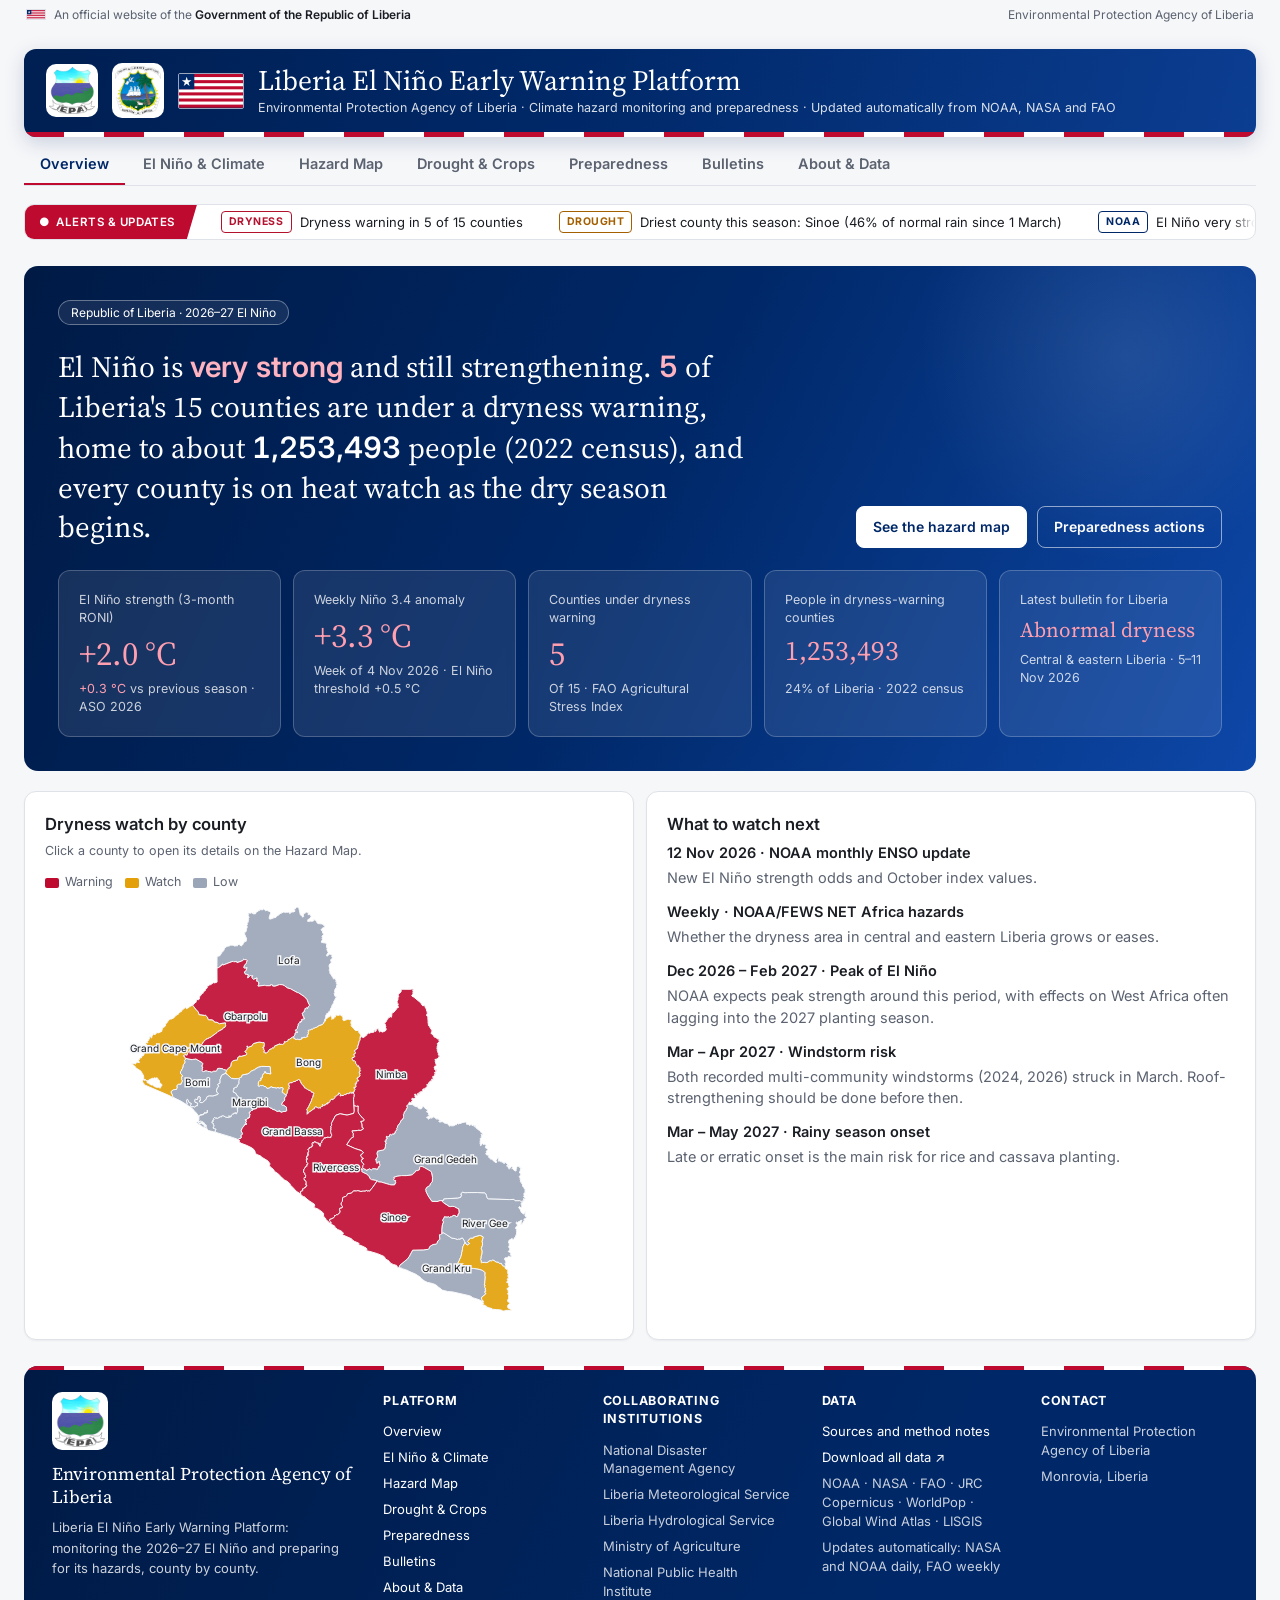
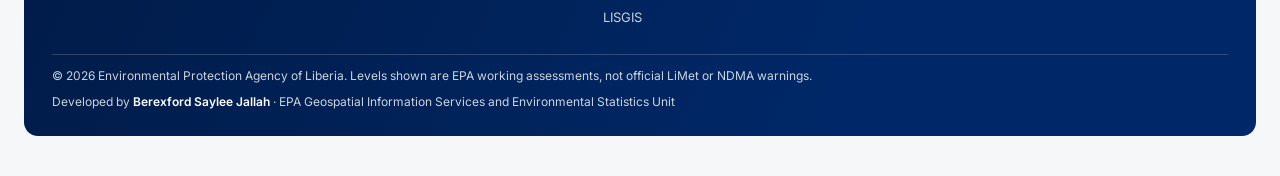
==== docs/index.html @ aef3e228 "Clan population from the LISGIS 2022 census clan table 902 clans with people, households, men and wo" ====
<!doctype html>
<html lang="en">
<head>
<meta charset="utf-8">
<meta name="viewport" content="width=device-width, initial-scale=1">
<title>Liberia El Niño Early Warning Platform · EPA Liberia</title>
<meta name="description" content="El Niño monitoring, hazard maps, drought and crop stress, and preparedness for Liberia. Environmental Protection Agency of Liberia.">
<link rel="preconnect" href="https://fonts.googleapis.com"><link rel="preconnect" href="https://fonts.gstatic.com" crossorigin>
<link href="https://fonts.googleapis.com/css2?family=Inter:wght@400;600&family=Source+Serif+4:wght@400&display=swap" rel="stylesheet">
<link rel="stylesheet" href="assets/theme.css">
<script src="assets/d3.min.js"></script>
<script src="assets/dash-runtime.js"></script>
</head>
<body>
<div id="dash-root" lang="en">

<style>
.lm { --lr-blue: #002868; --lr-red: #BF0A30; --lr-white: #ffffff; --lv-warn: #BF0A30; --lv-watch: #E3A008; --lv-low: #9aa5b8;
  display: flex; flex-direction: column; gap: var(--cds-gap-lg); font-family: var(--font-anthropic-sans); color: var(--color-fg); }
.lm-band { background: linear-gradient(105deg, #001f52 0%, var(--lr-blue) 45%, #0b3d91 100%); color: var(--lr-white); border-radius: 12px; overflow: hidden; box-shadow: 0 6px 20px rgba(0,40,104,.18); }
.lm-band-inner { display: flex; align-items: center; gap: 14px; padding: 14px 22px; flex-wrap: nowrap; transition: padding .2s; }
.lm-band img { width: 52px; height: auto; background: #fff; border-radius: 10px; padding: 3px; flex: 0 0 auto; transition: width .2s; }
.lm-band svg.lm-flag { width: 66px; height: auto; border: 1px solid rgba(255,255,255,.6); border-radius: 2px; flex: 0 0 auto; transition: width .2s; }
.lm-band-text { flex: 1 1 260px; min-width: 0; }
.lm-band h1 { font-family: var(--font-anthropic-serif); font-weight: 400; font-size: clamp(19px, 2.2vw, 28px); line-height: 1.2; margin: 0; color: #fff; transition: font-size .2s; }
.lm-band p { margin: 2px 0 0; font-size: var(--cds-font-size-caption); color: rgba(255,255,255,.85); }
.lm-stripe { height: 5px; background: repeating-linear-gradient(90deg, var(--lr-red) 0 40px, #fff 40px 80px); }
.lm-top { position: sticky; top: 0; z-index: 30; background: var(--color-bg); padding-top: 8px; display: flex; flex-direction: column; gap: 6px; }
.lm-top.lm-compact { box-shadow: 0 6px 12px -8px rgba(0,0,0,.25); }
.lm-top.lm-compact .lm-band-inner { padding: 6px 16px; }
.lm-top.lm-compact .lm-band img { width: 30px; }
.lm-top.lm-compact .lm-band svg.lm-flag { width: 40px; }
.lm-top.lm-compact .lm-band h1 { font-size: 17px; }
.lm-top.lm-compact .lm-band p, .lm-top.lm-compact .lm-stripe { display: none; }
@media (max-width: 640px) { .lm-band p { display: none; } .lm-band img { width: 38px; } .lm-band svg.lm-flag { width: 46px; } .lm-band-inner { padding: 10px 12px; gap: 10px; } }
.lm-tabs { display: flex; gap: 2px; overflow-x: auto; border-bottom: 1px solid var(--color-border-line); scrollbar-width: none; }
.lm-tabs::-webkit-scrollbar { display: none; }
.lm-tabs button { flex: 0 0 auto; border: none; border-bottom: 3px solid transparent; background: transparent; color: var(--color-fg-muted); padding: 10px 16px 9px; font: inherit; font-size: var(--cds-font-size-body); font-weight: var(--cds-font-weight-medium); cursor: pointer; margin-bottom: -1px; border-radius: 6px 6px 0 0; }
.lm-tabs button:hover { color: var(--color-fg); background: var(--color-panel); }
.lm-tabs button[aria-selected=true] { color: var(--lr-blue); border-bottom-color: var(--lr-red); }
@media (prefers-color-scheme: dark) { .lm-tabs button[aria-selected=true] { color: #8fb3ff; } }
.lm-page { display: flex; flex-direction: column; gap: 20px; padding-top: 8px; }
.lm-lede { font-size: clamp(17px, 1.6vw, 21px); line-height: 1.5; margin: 0; max-width: 72ch; }
.lm-lede b { font-weight: var(--cds-font-weight-medium); font-variant-numeric: tabular-nums; }
.lm-tiles { display: grid; grid-template-columns: repeat(auto-fit, minmax(180px, 1fr)); gap: var(--cds-gap-md); }
.lm-card { background: var(--color-panel); border: 1px solid var(--color-border-line); border-radius: 12px; padding: 20px; min-width: 0; box-shadow: 0 1px 2px rgba(16,24,40,.05); }
@media (max-width: 640px) { .lm-card { padding: 14px; } }
.lm-card.lm-accent { border-top: 3px solid var(--lr-blue); }
.lm-tile-label { font-size: var(--cds-font-size-caption); color: var(--color-fg-muted); margin: 0 0 var(--cds-gap-sm); }
.lm-big { font-family: var(--font-anthropic-serif); font-weight: 400; font-size: 2.3rem; line-height: 1.1; font-variant-numeric: tabular-nums; display: block; min-height: 2.5rem; }
.lm-mid { font-family: var(--font-anthropic-serif); font-weight: 400; font-size: 1.45rem; line-height: 1.2; display: block; min-height: 1.8rem; }
.lm-tile-foot { font-size: var(--cds-font-size-caption); color: var(--color-fg-muted); margin: var(--cds-gap-sm) 0 0; }
.lm-good { color: var(--color-ok); } .lm-warn { color: var(--color-warn); } .lm-bad { color: var(--color-bad); }
.lm-section h2 { font-size: 1.15rem; font-weight: var(--cds-font-weight-medium); margin: 0 0 6px; letter-spacing: -0.005em; }
.lm-note { font-size: var(--cds-font-size-caption); color: var(--color-fg-muted); margin: 0 0 var(--cds-gap-md); max-width: 72ch; line-height: 1.5; }
.lm-grid2 { display: grid; grid-template-columns: repeat(auto-fit, minmax(300px, 1fr)); gap: var(--cds-gap-md); }
.lm-mapgrid { display: grid; grid-template-columns: minmax(0, 7fr) minmax(300px, 4fr); gap: 16px; align-items: start; }
.lm-side { position: sticky; top: var(--lm-top-h, 110px); max-height: calc(100vh - var(--lm-top-h, 110px) - 16px); overflow: auto; }
.lm-mapcard { position: relative; }
.lm-maptool { position: absolute; top: 10px; right: 10px; z-index: 3; display: flex; gap: 4px; }
.lm-maptool .lm-btn { background: var(--color-panel); box-shadow: 0 1px 3px rgba(0,0,0,.15); padding: 4px 9px; font-size: 15px; line-height: 1.2; }
.lm-mapcard .lm-controls { padding-right: 48px; }
.lm-maplegend { position: absolute; left: 12px; bottom: 12px; z-index: 2; background: var(--color-panel); border: 1px solid var(--color-border-line); border-radius: 8px; padding: 6px 10px; margin: 0; box-shadow: 0 1px 3px rgba(0,0,0,.1); }
.lm-fsable.lm-full, .lm-fsable:fullscreen { position: fixed; inset: 0; z-index: 100; margin: 0; border-radius: 0; overflow: auto; background: var(--color-bg); padding: 16px; max-width: none; }
.lm-fsable:fullscreen { position: static; }
.lm-full .lm-side, .lm-fsable:fullscreen .lm-side { position: static; max-height: none; }
.lm-fsfit { width: 100%; max-width: max(320px, calc(100vh - 150px)); margin: 0 auto; }
.lm-full .lm-fsfit, .lm-fsable:fullscreen .lm-fsfit { max-width: calc(100vh - 110px); }
.lm-card, .lm-fsable { scroll-margin-top: var(--lm-top-h, 110px); }
@media (max-width: 760px) { .lm-mapgrid { grid-template-columns: 1fr; } .lm-side { position: static; max-height: none; } }
.lm-chart { position: relative; min-height: 240px; }
.lm-chart svg { display: block; overflow: visible; }
.lm-chart.lm-map svg, [data-draw=faomap] svg, [data-draw=floodmap] svg, [data-draw=ocean_map] svg { overflow: hidden; }
.lm-chart text { font-size: var(--cds-font-size-caption); fill: var(--cds-text-secondary); font-family: var(--font-anthropic-sans); }
.lm-chart .tick text { fill: var(--cds-text-secondary); font-size: var(--cds-font-size-caption); }
.lm-chart .lm-val { fill: var(--color-fg); font-variant-numeric: tabular-nums; }
.lm-map path.lm-area { stroke: var(--color-bg); stroke-width: 1; cursor: pointer; }
.lm-map path.lm-area:hover { stroke: var(--color-fg); stroke-width: 1.5; }
.lm-map path.lm-sel { stroke: var(--color-fg); stroke-width: 2.5; }
.lm-map text.lm-maplabel { fill: var(--color-fg); font-size: 10px; pointer-events: none; paint-order: stroke; stroke: var(--color-bg); stroke-width: 3px; }
.lm-legend { display: flex; flex-wrap: wrap; gap: var(--cds-gap-md); font-size: var(--cds-font-size-caption); color: var(--color-fg-muted); margin: 0 0 var(--cds-gap-sm); padding: 0; list-style: none; }
.lm-legend span { display: inline-block; width: 14px; height: 10px; border-radius: 2px; vertical-align: middle; margin-right: 6px; }
.lm-legend span.lm-line { height: 3px; }
.lm-tip { position: absolute; pointer-events: none; background: var(--cds-surface-popover); border: 1px solid var(--cds-border); box-shadow: var(--cds-shadow-popover); border-radius: var(--cds-radius); padding: var(--cds-pad-sm) var(--cds-pad-md); font-size: var(--cds-font-size-caption); white-space: nowrap; z-index: 2; font-variant-numeric: tabular-nums; color: var(--color-fg); }
.lm-controls { display: flex; flex-wrap: wrap; gap: var(--cds-gap-sm); align-items: center; margin: 0 0 var(--cds-gap-sm); }
.lm-btn { border: 1px solid var(--color-border-line); background: var(--color-panel); color: var(--color-fg); border-radius: var(--cds-radius); padding: 6px 12px; font: inherit; font-size: var(--cds-font-size-caption); cursor: pointer; }
.lm-btn:hover { border-color: var(--lr-blue); }
.lm-level { display: inline-block; padding: 2px 10px; border-radius: 999px; font-size: var(--cds-font-size-caption); font-weight: var(--cds-font-weight-medium); color: #fff; }
.lm-panel h3 { font-family: var(--font-anthropic-serif); font-weight: 400; font-size: 1.5rem; margin: 0 0 var(--cds-gap-sm); }
.lm-panel dl { display: grid; grid-template-columns: max-content 1fr; gap: var(--cds-gap-sm) var(--cds-gap-md); margin: 0; font-size: var(--cds-font-size-body); }
.lm-panel dd { margin: 0; color: var(--color-fg-muted); }
.lm-panel dt { font-weight: var(--cds-font-weight-medium); }
.lm-chips { display: flex; flex-wrap: wrap; gap: 6px; margin-top: var(--cds-gap-sm); }
.lm-chips span { font-size: var(--cds-font-size-caption); border: 1px solid var(--color-border-line); border-radius: 999px; padding: 2px 8px; }
.lm-tablewrap { overflow-x: auto; }
.lm-table { width: 100%; border-collapse: collapse; font-size: var(--cds-font-size-body); }
.lm-table th { text-align: left; font-size: var(--cds-font-size-caption); color: var(--color-fg-muted); font-weight: var(--cds-font-weight-medium); padding: var(--cds-pad-sm); border-bottom: 1px solid var(--color-border-line); }
.lm-table td { padding: var(--cds-pad-sm); border-bottom: 1px solid var(--color-border-line); vertical-align: top; }
.lm-nowrap { white-space: nowrap; }
.lm-table td.lm-detail { min-width: 260px; color: var(--color-fg-muted); }
.lm-cards { display: grid; grid-template-columns: repeat(auto-fit, minmax(240px, 1fr)); gap: var(--cds-gap-md); }
.lm-cards h3 { font-size: var(--cds-font-size-body); font-weight: var(--cds-font-weight-medium); margin: 0 0 var(--cds-gap-xs); }
.lm-cards p, .lm-cards li { margin: 0; font-size: var(--cds-font-size-body); color: var(--color-fg-muted); line-height: 1.5; }
.lm-cards ul { margin: var(--cds-gap-xs) 0 0; padding-left: 18px; }
.lm-hz-head { display: flex; align-items: center; gap: 8px; margin-bottom: var(--cds-gap-sm); }
.lm-hz-head h3 { margin: 0; font-size: var(--cds-font-size-heading); }
.lm-hz-dot { width: 12px; height: 12px; border-radius: 50%; display: inline-block; }
.lm-draft { border-left: 4px solid var(--lv-watch); padding: var(--cds-pad-sm) var(--cds-pad-md); background: var(--color-panel); font-size: var(--cds-font-size-caption); color: var(--color-fg-muted); border-radius: 0 var(--cds-radius) var(--cds-radius) 0; }
.lm-info { font-size: var(--cds-font-size-caption); color: var(--color-fg-muted); line-height: 1.5; }
.lm-info summary { cursor: pointer; list-style: none; display: flex; gap: 8px; align-items: baseline; }
.lm-info summary::-webkit-details-marker { display: none; }
.lm-info summary::before { content: "i"; flex: 0 0 auto; width: 16px; height: 16px; border-radius: 50%; border: 1.5px solid currentColor; font: italic 600 10px/13px Georgia, serif; text-align: center; position: relative; top: 2px; }
.lm-info summary .lm-more { color: var(--lr-blue); white-space: nowrap; text-decoration: underline; text-underline-offset: 2px; }
.lm-info[open] summary .lm-more { display: none; }
.lm-info > p { margin: 6px 0 0 24px; max-width: 90ch; }
@media (prefers-color-scheme: dark) { .lm-info summary .lm-more { color: #8fb3ff; } }
.lm-partners { display: flex; flex-wrap: wrap; gap: var(--cds-gap-sm); }
.lm-partners span { border: 1px solid var(--color-border-line); border-radius: var(--cds-radius); padding: 6px 10px; font-size: var(--cds-font-size-caption); background: var(--color-panel); }
.lm-foot { font-size: 13px; color: var(--color-fg-muted); margin-top: 12px; display: grid; grid-template-columns: minmax(240px, 1.6fr) repeat(4, minmax(150px, 1fr)); gap: 28px 32px; }
@media (max-width: 1100px) { .lm-foot { grid-template-columns: repeat(3, minmax(0, 1fr)); } .lm-foot .lm-foot-brand { grid-column: 1 / -1; } }
@media (max-width: 640px) { .lm-foot { grid-template-columns: 1fr 1fr; } }
@media (max-width: 420px) { .lm-foot { grid-template-columns: 1fr; } }
.lm-foot h4 { margin: 0 0 12px; font-size: var(--cds-font-size-caption); text-transform: uppercase; letter-spacing: .06em; color: var(--color-fg); }
.lm-foot p { margin: 0; line-height: 1.6; }
.lm a { color: var(--lr-blue); }
@media (prefers-color-scheme: dark) { .lm a { color: #8fb3ff; } }
[data-dash-source-state=refreshing] { opacity: .5; }
.lm-btn[aria-pressed=true] { background: var(--lr-blue); color: #fff; border-color: var(--lr-blue); }
.lm-seg { display: inline-flex; }
.lm-seg .lm-btn { border-radius: 0; }
.lm-seg .lm-btn:first-child { border-radius: var(--cds-radius) 0 0 var(--cds-radius); }
.lm-seg .lm-btn:last-child { border-radius: 0 var(--cds-radius) var(--cds-radius) 0; border-left: none; }
.lm-check { display: inline-flex; align-items: center; gap: 6px; font-size: var(--cds-font-size-caption); color: var(--color-fg); }

.lm-gov { display: flex; align-items: center; gap: 8px; flex-wrap: nowrap; font-size: 12px; color: var(--color-fg-muted); padding: 6px 2px 0; }
.lm-gov svg { width: 20px; height: auto; flex: 0 0 auto; border: 1px solid var(--color-border-line); }
.lm-gov b { color: var(--color-fg); font-weight: var(--cds-font-weight-medium); }
.lm-gov .lm-gov-r { margin-left: auto; }
@media (max-width: 640px) { .lm-gov .lm-gov-r { display: none; } }
.lm-ticker { display: flex; align-items: stretch; background: var(--color-panel); border: 1px solid var(--color-border-line); border-radius: 10px; overflow: hidden; font-size: 13px; min-height: 36px; }
.lm-ticker-label { flex: 0 0 auto; display: flex; align-items: center; gap: 6px; background: var(--lr-red); color: #fff; font-weight: var(--cds-font-weight-medium); padding: 0 14px; letter-spacing: .04em; text-transform: uppercase; font-size: 11.5px; clip-path: polygon(0 0, 100% 0, calc(100% - 10px) 100%, 0 100%); padding-right: 22px; }
.lm-ticker-view { flex: 1 1 auto; overflow: hidden; position: relative; display: flex; align-items: center; mask-image: linear-gradient(90deg, transparent 0, #000 24px, #000 calc(100% - 24px), transparent 100%); }
.lm-ticker-track { display: inline-flex; white-space: nowrap; gap: 36px; padding-left: 24px; animation: lmtick var(--lm-tick-s, 60s) linear infinite; }
.lm-ticker:hover .lm-ticker-track, .lm-ticker:focus-within .lm-ticker-track { animation-play-state: paused; }
@keyframes lmtick { from { transform: translateX(0); } to { transform: translateX(-50%); } }
@media (prefers-reduced-motion: reduce) { .lm-ticker-track { animation: none; white-space: normal; flex-wrap: wrap; row-gap: 4px; padding: 6px 12px; } .lm-ticker-track [aria-hidden=true] { display: none; } }
.lm-tick { display: inline-flex; align-items: center; gap: 8px; color: var(--color-fg); text-decoration: none; cursor: pointer; background: none; border: none; font: inherit; padding: 0; }
.lm-tick:hover .lm-tick-t { text-decoration: underline; }
.lm-tag { font-size: 10.5px; font-weight: 700; letter-spacing: .05em; padding: 2px 7px; border-radius: 4px; border: 1px solid currentColor; }
.lm-tag-alert { color: var(--color-bad); } .lm-tag-watch { color: var(--color-warn); } .lm-tag-noaa, .lm-tag-fao, .lm-tag-data { color: var(--lr-blue); }
@media (prefers-color-scheme: dark) { .lm-tag-noaa, .lm-tag-fao, .lm-tag-data { color: #8fb3ff; } }
.lm-tick-d { color: var(--color-fg-muted); font-size: 12px; }
.lm-hero { background: linear-gradient(115deg, #001a45 0%, var(--lr-blue) 50%, #0d47a8 100%); color: #fff; border-radius: 14px; padding: clamp(18px, 3vw, 34px); display: flex; flex-direction: column; gap: 22px; position: relative; overflow: hidden; }
.lm-hero::after { content: ""; position: absolute; right: -80px; top: -120px; width: 420px; height: 420px; border-radius: 50%; background: radial-gradient(circle, rgba(255,255,255,.10), transparent 70%); pointer-events: none; }
.lm-hero-eyebrow { display: inline-flex; align-self: flex-start; align-items: center; gap: 6px; font-size: 12px; border: 1px solid rgba(255,255,255,.35); background: rgba(255,255,255,.08); border-radius: 999px; padding: 3px 12px; }
.lm-hero .lm-lede { color: #fff; font-family: var(--font-anthropic-serif); font-size: clamp(20px, 2.3vw, 30px); line-height: 1.35; max-width: 46ch; }
.lm-hero .lm-lede b { font-family: var(--font-anthropic-sans); }
.lm-hero-top { display: flex; gap: 24px; align-items: flex-end; justify-content: space-between; flex-wrap: wrap; }
.lm-hero-cta { display: flex; gap: 10px; flex-wrap: wrap; }
.lm-cta { font: inherit; font-size: 14px; font-weight: var(--cds-font-weight-medium); border-radius: 8px; padding: 10px 16px; cursor: pointer; border: 1px solid rgba(255,255,255,.55); background: transparent; color: #fff; }
.lm-cta.lm-cta-main { background: #fff; color: var(--lr-blue); border-color: #fff; }
.lm-cta:hover { filter: brightness(1.08); box-shadow: 0 2px 10px rgba(0,0,0,.2); }
.lm-hero .lm-card { background: rgba(255,255,255,.09); border: 1px solid rgba(255,255,255,.22); color: #fff; box-shadow: none; backdrop-filter: blur(4px); }
.lm-hero .lm-card.lm-accent { border-top: 1px solid rgba(255,255,255,.22); }
.lm-hero .lm-tile-label, .lm-hero .lm-tile-foot { color: rgba(255,255,255,.78); }
.lm-hero .lm-bad { color: #ff9fb0; } .lm-hero .lm-warn { color: #ffd27a; } .lm-hero .lm-good { color: #9be6b4; }
.lm-hero .dash-skeleton::after { background: linear-gradient(90deg, rgba(255,255,255,.15), rgba(255,255,255,.35), rgba(255,255,255,.15)); background-size: 200% 100%; }
.lm-hero .lm-lede .lm-bad { color: #ffb3c0; }
.lm-pagehead { display: flex; align-items: center; gap: 16px; background: linear-gradient(115deg, #001a45 0%, var(--lr-blue) 60%, #0d47a8 100%); color: #fff; border-radius: 12px; padding: 16px 22px; border-left: 6px solid var(--lr-red); }
.lm-pagehead h2 { margin: 0; font-family: var(--font-anthropic-serif); font-weight: 400; font-size: clamp(20px, 2vw, 26px); color: #fff; white-space: nowrap; }
.lm-pagehead p { margin: 0; font-size: 14px; color: rgba(255,255,255,.82); max-width: 80ch; }
@media (max-width: 640px) { .lm-pagehead { flex-direction: column; align-items: flex-start; gap: 4px; } }
.lm-foot { background: linear-gradient(115deg, #001a45 0%, var(--lr-blue) 70%); color: rgba(255,255,255,.8); border-top: none; border-radius: 14px; padding: 26px 28px; margin-top: 8px; position: relative; overflow: hidden; }
.lm-foot::before { content: ""; position: absolute; left: 0; right: 0; top: 0; height: 4px; background: repeating-linear-gradient(90deg, var(--lr-red) 0 40px, #fff 40px 80px); }
.lm-foot h4 { color: #fff; }
.lm-foot a { color: #fff; }
.lm-foot .lm-foot-base { grid-column: 1 / -1; border-top: 1px solid rgba(255,255,255,.18); padding-top: 12px; display: flex; justify-content: space-between; flex-wrap: wrap; gap: 8px; font-size: 12px; }
.lm-foot .lm-foot-brand img { width: 56px; background: #fff; border-radius: 10px; padding: 3px; display: block; margin-bottom: 12px; }
.lm-foot .lm-foot-brand .lm-foot-name { text-transform: none; letter-spacing: 0; font-family: var(--font-anthropic-serif); font-weight: 400; font-size: 18px; line-height: 1.3; margin-bottom: 8px; }
.lm-foot .lm-foot-brand p { max-width: 36ch; }
.lm-foot-list { list-style: none; margin: 0; padding: 0; display: flex; flex-direction: column; gap: 7px; line-height: 1.45; }
.lm-foot-list a { color: #fff; text-decoration: none; }
.lm-foot-list a:hover { text-decoration: underline; text-underline-offset: 3px; }
.lm-foot-plain, .lm-foot-plain li { color: rgba(255,255,255,.78); }
.lm-foot .lm-foot-base b { color: #fff; font-weight: var(--cds-font-weight-medium); }

.lm-cat-head { display: flex; justify-content: space-between; align-items: flex-start; gap: 16px; flex-wrap: wrap; margin-bottom: 14px; }
.lm-cat-head .lm-btn { text-decoration: none; white-space: nowrap; }
.lm-health { display: flex; align-items: center; gap: 10px; flex-wrap: wrap; padding: 10px 14px; border-radius: 10px; border: 1px solid var(--color-border-line); background: var(--color-bg); margin-bottom: 16px; font-size: 14px; }
.lm-health .lm-dot { width: 10px; height: 10px; border-radius: 50%; flex: 0 0 auto; }
.lm-health small { color: var(--color-fg-muted); font-size: 12.5px; }
.lm-catgroup { margin: 18px 0 8px; font-size: 12px; text-transform: uppercase; letter-spacing: .06em; color: var(--color-fg-muted); font-weight: var(--cds-font-weight-medium); }
.lm-catgroup:first-child { margin-top: 0; }
.lm-catgrid { display: grid; grid-template-columns: repeat(auto-fill, minmax(300px, 1fr)); gap: 12px; }
.lm-src { border: 1px solid var(--color-border-line); border-radius: 10px; padding: 14px 16px; display: flex; flex-direction: column; gap: 8px; background: var(--color-panel); }
.lm-src-top { display: flex; justify-content: space-between; gap: 8px; align-items: flex-start; }
.lm-src h3 { margin: 0; font-size: 15px; font-weight: var(--cds-font-weight-medium); }
.lm-src .lm-src-prov { font-size: 12.5px; color: var(--color-fg-muted); margin-top: 2px; }
.lm-badge { font-size: 11px; font-weight: 600; padding: 2px 8px; border-radius: 999px; white-space: nowrap; background: var(--color-bg); border: 1px solid var(--color-border-line); color: var(--color-fg-muted); }
.lm-badge.lm-b-live { color: #fff; background: var(--color-ok); border-color: var(--color-ok); }
.lm-badge.lm-b-stale { color: #fff; background: var(--lv-watch); border-color: var(--lv-watch); }
.lm-src p { margin: 0; font-size: 13px; color: var(--color-fg-muted); line-height: 1.5; }
.lm-src dl { display: grid; grid-template-columns: max-content 1fr; gap: 3px 10px; margin: 0; font-size: 12.5px; }
.lm-src dt { color: var(--color-fg-muted); } .lm-src dd { margin: 0; }
.lm-src-links { display: flex; gap: 12px; flex-wrap: wrap; font-size: 12.5px; margin-top: auto; padding-top: 4px; }
.lm-src details { font-size: 12.5px; color: var(--color-fg-muted); }
.lm-src details summary { cursor: pointer; color: var(--lr-blue); }
@media (prefers-color-scheme: dark) { .lm-src details summary { color: #8fb3ff; } }
.lm-src details p { margin-top: 6px; font-size: 12.5px; }

.lm-about { display: grid; grid-template-columns: minmax(0, 1.7fr) minmax(280px, 1fr); gap: 28px; }
@media (max-width: 900px) { .lm-about { grid-template-columns: 1fr; } }
.lm-about-lede { margin: 0 0 18px; font-size: 15.5px; line-height: 1.6; max-width: 75ch; }
.lm-about-h { margin: 0 0 10px; font-size: 12px; text-transform: uppercase; letter-spacing: .06em; color: var(--color-fg-muted); font-weight: var(--cds-font-weight-medium); }
.lm-checks { list-style: none; margin: 0 0 18px; padding: 0; display: grid; grid-template-columns: repeat(auto-fit, minmax(260px, 1fr)); gap: 10px 20px; }
.lm-checks li { position: relative; padding-left: 28px; font-size: 13px; color: var(--color-fg-muted); line-height: 1.45; }
.lm-checks li b { display: block; color: var(--color-fg); font-size: 14px; font-weight: var(--cds-font-weight-medium); }
.lm-checks li::before { content: "✓"; position: absolute; left: 0; top: 1px; width: 19px; height: 19px; border-radius: 50%; background: var(--color-ok); color: #fff; font-size: 11px; font-weight: 700; display: grid; place-items: center; }
.lm-next { list-style: none; margin: 0; padding: 0; display: flex; flex-wrap: wrap; gap: 8px; }
.lm-next li { font-size: 12.5px; border: 1px dashed var(--color-border-line); border-radius: 999px; padding: 4px 12px; color: var(--color-fg-muted); }
.lm-about-side { background: var(--color-bg); border: 1px solid var(--color-border-line); border-radius: 12px; padding: 18px; display: flex; flex-direction: column; gap: 18px; align-self: start; border-top: 3px solid var(--lr-red); }
.lm-about-k { font-size: 11.5px; text-transform: uppercase; letter-spacing: .06em; color: var(--color-fg-muted); margin-bottom: 8px; font-weight: var(--cds-font-weight-medium); }
.lm-about-host { display: flex; align-items: center; gap: 12px; font-family: var(--font-anthropic-serif); font-size: 17px; line-height: 1.3; }
.lm-about-host img { width: 48px; background: #fff; border-radius: 10px; padding: 3px; border: 1px solid var(--color-border-line); }
.lm-about-v { font-size: 16px; } .lm-about-v b { font-weight: var(--cds-font-weight-medium); }
.lm-about-s { font-size: 13px; color: var(--color-fg-muted); margin-top: 2px; }
</style>

<div class="lm">
  <div class="lm-gov"><svg viewBox="0 0 190 100" aria-hidden="true"><rect width="190" height="100" fill="#BF0A30"/><g fill="#fff"><rect y="9.09" width="190" height="9.09"/><rect y="27.27" width="190" height="9.09"/><rect y="45.45" width="190" height="9.09"/><rect y="63.64" width="190" height="9.09"/><rect y="81.82" width="190" height="9.09"/></g><rect width="45.45" height="45.45" fill="#002868"/><polygon fill="#fff" points="22.73,8.5 26.1,18.9 37.0,18.9 28.2,25.3 31.5,35.7 22.73,29.3 13.9,35.7 17.3,25.3 8.5,18.9 19.4,18.9"/></svg><span>An official website of the <b>Government of the Republic of Liberia</b></span><span class="lm-gov-r">Environmental Protection Agency of Liberia</span></div>
  <div class="lm-top" id="lm-top">
  <header class="lm-band" id="top">
    <div class="lm-band-inner">
      <img src="assets/epa-logo.png" alt="Environmental Protection Agency of Liberia logo">
      <img src="assets/liberia-seal.png" alt="Seal of the Republic of Liberia">
      <svg class="lm-flag" viewBox="0 0 190 100" role="img" aria-label="Flag of Liberia">
        <rect width="190" height="100" fill="#BF0A30"/>
        <g fill="#ffffff"><rect y="9.09" width="190" height="9.09"/><rect y="27.27" width="190" height="9.09"/><rect y="45.45" width="190" height="9.09"/><rect y="63.64" width="190" height="9.09"/><rect y="81.82" width="190" height="9.09"/></g>
        <rect width="45.45" height="45.45" fill="#002868"/>
        <polygon fill="#ffffff" points="22.73,8.5 26.1,18.9 37.0,18.9 28.2,25.3 31.5,35.7 22.73,29.3 13.9,35.7 17.3,25.3 8.5,18.9 19.4,18.9"/>
      </svg>
      <div class="lm-band-text">
        <h1>Liberia El Niño Early Warning Platform</h1>
        <p>Environmental Protection Agency of Liberia · Climate hazard monitoring and preparedness · Updated automatically from NOAA, NASA and FAO</p>
      </div>
    </div>
    <div class="lm-stripe"></div>
  </header>

  <nav class="lm-tabs" role="tablist" aria-label="Platform sections">
    <button role="tab" data-tab="overview" aria-selected="true">Overview</button>
    <button role="tab" data-tab="elnino" aria-selected="false">El Niño &amp; Climate</button>
    <button role="tab" data-tab="hazards" aria-selected="false">Hazard Map</button>
    <button role="tab" data-tab="drought" aria-selected="false">Drought &amp; Crops</button>
    <button role="tab" data-tab="prepare" aria-selected="false">Preparedness</button>
    <button role="tab" data-tab="bulletins" aria-selected="false">Bulletins</button>
    <button role="tab" data-tab="about" aria-selected="false">About &amp; Data</button>
  </nav>
  </div>
  <div class="lm-ticker" role="region" aria-label="Alerts and updates">
    <div class="lm-ticker-label"><span aria-hidden="true">●</span>Alerts &amp; updates</div>
    <div class="lm-ticker-view" data-draw="ticker" data-source="county_counts hazard_watch enso_status roni_latest latest_hazard fao_map fao_summary">—</div>
  </div>

  <!-- OVERVIEW -->
  <section class="lm-page" id="overview" role="tabpanel">
    <div class="lm-hero">
      <span class="lm-hero-eyebrow">Republic of Liberia · 2026–27 El Niño</span>
      <div class="lm-hero-top">
      <p class="lm-lede" data-read lang="en">El Niño is <b data-draw="strength_word" data-source="roni_latest" data-field="category" data-row="0">—</b> and still strengthening. <b data-draw="warn_count" data-source="county_counts" data-field="counties" data-where="level=Warning">—</b> of Liberia's 15 counties are under a dryness warning, home to about <b data-draw="exposed_word" data-source="exposed_pop" data-field="pop2022" data-where="hazard=dryness&amp;level=Warning">—</b> people (2022 census), and every county is on heat watch as the dry season begins.</p>
        <div class="lm-hero-cta"><button type="button" class="lm-cta lm-cta-main" data-goto="hazards">See the hazard map</button><button type="button" class="lm-cta" data-goto="prepare">Preparedness actions</button></div>
      </div>
      <div class="lm-tiles">
        <div class="lm-card lm-accent" id="tile-roni">
          <p class="lm-tile-label">El Niño strength (3-month RONI)</p>
          <span class="lm-big" data-draw="tile_roni" data-source="roni_latest" data-field="roni_c" data-row="0">—</span>
          <p class="lm-tile-foot"><span data-draw="tile_roni_change" data-source="roni_latest" data-field="change_c" data-row="0">—</span> vs previous season · <span data-draw="tile_roni_season" data-source="roni_latest" data-field="season" data-row="0">—</span></p>
        </div>
        <div class="lm-card lm-accent" id="tile-n34">
          <p class="lm-tile-label">Weekly Niño 3.4 anomaly</p>
          <span class="lm-big" data-draw="tile_n34" data-source="nino_regions" data-field="anomaly_c" data-where="region=Niño 3.4">—</span>
          <p class="lm-tile-foot">Week of <span data-draw="tile_n34_week" data-source="nino_regions" data-field="week" data-where="region=Niño 3.4">—</span> · El Niño threshold +0.5 °C</p>
        </div>
        <div class="lm-card lm-accent" id="tile-warn">
          <p class="lm-tile-label">Counties under dryness warning</p>
          <span class="lm-big" data-draw="tile_warn" data-source="county_counts" data-field="counties" data-where="level=Warning">—</span>
          <p class="lm-tile-foot">Of 15 · FAO Agricultural Stress Index</p>
        </div>
        <div class="lm-card lm-accent" id="tile-exposed">
          <p class="lm-tile-label">People in dryness-warning counties</p>
          <span class="lm-big" style="font-size:1.9rem" data-draw="tile_exposed" data-source="exposed_pop" data-field="pop2022" data-where="hazard=dryness&amp;level=Warning">—</span>
          <p class="lm-tile-foot"><span data-draw="tile_exposed_share" data-source="exposed_pop" data-field="share" data-where="hazard=dryness&amp;level=Warning">—</span> of Liberia · 2022 census</p>
        </div>
        <div class="lm-card lm-accent" id="tile-lib">
          <p class="lm-tile-label">Latest bulletin for Liberia</p>
          <span class="lm-mid" data-draw="tile_lib" data-source="latest_hazard" data-field="hazard" data-row="0">—</span>
          <p class="lm-tile-foot"><span data-draw="tile_lib_area" data-source="latest_hazard" data-field="area" data-row="0">—</span> · <span data-draw="tile_lib_period" data-source="latest_hazard" data-field="period" data-row="0">—</span></p>
        </div>
      </div>
    </div>
    <div class="lm-grid2">
      <div class="lm-card lm-section" id="overview-map">
        <h2>Dryness watch by county</h2>
        <p class="lm-note">Click a county to open its details on the Hazard Map.</p>
        <ul class="lm-legend" aria-hidden="true"><li><span data-level="Warning"></span>Warning</li><li><span data-level="Watch"></span>Watch</li><li><span data-level="Low"></span>Low</li></ul>
        <div class="lm-chart lm-map" data-draw="overview_map" data-source="counties county_watch" style="min-height:300px"></div>
      </div>
      <div class="lm-card lm-section" id="overview-next">
        <h2>What to watch next</h2>
        <div class="lm-cards" style="grid-template-columns:1fr">
          <div><h3>12 Nov 2026 · NOAA monthly ENSO update</h3><p>New El Niño strength odds and October index values.</p></div>
          <div><h3>Weekly · NOAA/FEWS NET Africa hazards</h3><p>Whether the dryness area in central and eastern Liberia grows or eases.</p></div>
          <div><h3>Dec 2026 – Feb 2027 · Peak of El Niño</h3><p>NOAA expects peak strength around this period, with effects on West Africa often lagging into the 2027 planting season.</p></div>
          <div><h3>Mar – Apr 2027 · Windstorm risk</h3><p>Both recorded multi-community windstorms (2024, 2026) struck in March. Roof-strengthening should be done before then.</p></div>
          <div><h3>Mar – May 2027 · Rainy season onset</h3><p>Late or erratic onset is the main risk for rice and cassava planting.</p></div>
        </div>
      </div>
    </div>
  </section>

  <!-- EL NINO & CLIMATE -->
  <section class="lm-page" id="elnino" role="tabpanel" hidden>
    <div class="lm-pagehead"><h2>El Niño &amp; Climate</h2><p>How strong this El Niño is, how it compares with 1997 and 2015, and what the ocean and rain are doing now.</p></div>
    <p class="lm-lede" data-read lang="en">The Pacific is <b data-draw="n34_word" data-source="nino_regions" data-field="anomaly_c" data-where="region=Niño 3.4">—</b> warmer than normal in the Niño 3.4 region, and NOAA puts the chance of a very strong El Niño (+2.0 °C or more) at <b data-draw="hist_word" data-source="outlook" data-field="very_strong_pct" data-where="order=3">—</b> for <b data-draw="hist_season" data-source="outlook" data-field="label" data-where="order=3">—</b>.</p>
    <div class="lm-card lm-section" id="noaa-status">
      <p class="lm-tile-label">NOAA El Niño status · Climate Prediction Center</p>
      <p style="margin:0;font-size:var(--cds-font-size-body)"><span class="lm-level" style="background:var(--lv-warn)" data-draw="enso_alert" data-source="enso_status" data-field="alert" data-row="0">—</span> <span data-draw="enso_synopsis" data-source="enso_status" data-field="synopsis" data-row="0">—</span></p>
      <p class="lm-tile-foot">Monthly discussion of <span data-draw="enso_disc" data-source="enso_status" data-field="discussion_date" data-row="0">—</span> · next due <span data-draw="enso_next" data-source="enso_status" data-field="next_date" data-row="0">—</span> · weekly readings to <span data-draw="enso_week" data-source="enso_status" data-field="weekly_week" data-row="0">—</span>. Checked daily.</p>
    </div>
    <div class="lm-card lm-section" id="ocean-map">
      <h2>Ocean and rain monitor</h2>
      <p class="lm-note">NASA satellite data, refreshed daily. Ocean warmth is the sea-surface temperature anomaly (GHRSST MUR, °C above or below normal); rain is daily satellite rainfall (GPM IMERG). Click or hover for a value, scroll or pinch to zoom, drag to move.</p>
      <div class="lm-controls">
        <div class="lm-seg" role="group" aria-label="Map view">
          <button type="button" class="lm-btn" data-ocean-view="pacific" aria-pressed="true">Pacific to Gulf of Guinea</button>
          <button type="button" class="lm-btn" data-ocean-view="wafrica" aria-pressed="false">Liberia &amp; Gulf of Guinea</button>
        </div>
        <div class="lm-seg" role="group" aria-label="Map layer">
          <button type="button" class="lm-btn" data-ocean-layer="ocean" aria-pressed="true">Ocean warmth</button>
          <button type="button" class="lm-btn" data-ocean-layer="rain" aria-pressed="false">Rain</button>
        </div>
        <label class="lm-check"><input type="checkbox" id="ocean-regions" checked> El Niño regions</label>
      </div>
      <div class="lm-chart" data-draw="ocean_map" data-source="ocean_pacific" style="min-height:160px"></div>
      <div class="lm-controls" style="margin-top:var(--cds-gap-sm)">
        <button type="button" class="lm-btn" id="ocean-play" aria-pressed="false"><span class="lm-play-on">▶ Play 30 days</span><span class="lm-play-off" hidden>❚❚ Pause</span></button>
        <div data-draw="ocean_time" data-source="ocean_pacific" style="flex:1 1 220px;min-width:0">—</div>
      </div>
      <div data-draw="ocean_legend" data-source="ocean_pacific" style="margin-top:var(--cds-gap-sm)"></div>
      <p class="lm-note" style="margin-top:var(--cds-gap-sm)">Dashed boxes: the Pacific Niño regions NOAA uses to measure El Niño, and the Atlantic Niño region (ATL3), whose warmth affects West African rain. Rain is only available in the Liberia view. Values are NASA's 0.1 °C colour classes (±0.05 °C), read at 0.25° (about 28 km) in the Liberia view and 1° in the wide view.</p>
    </div>
    <div class="lm-card lm-section" id="roni-history">
      <h2>How this El Niño compares with the great events of 1997 and 2015</h2>
      <p class="lm-note">Relative Oceanic Niño Index (RONI) by overlapping 3-month season. Above +0.5 °C is El Niño; +2.5 °C would be a new record. 2026 runs to August–October, the latest NOAA has published.</p>
      <ul class="lm-legend" aria-hidden="true"><li><span class="lm-line" data-series="2026"></span>2026</li><li><span class="lm-line" data-series="1997"></span>1997 (super El Niño)</li><li><span class="lm-line" data-series="2015"></span>2015 (super El Niño)</li><li><span class="lm-line" data-series="2023"></span>2023 (strong El Niño)</li></ul>
      <div class="lm-chart" data-draw="roni_chart" data-source="roni" style="min-height:280px"></div>
    </div>
    <div class="lm-grid2">
      <div class="lm-card lm-section" id="regions">
        <h2>Warmest water is in the eastern Pacific</h2>
        <p class="lm-note">Latest weekly sea surface temperature anomaly by Niño region, °C above the 1991–2020 average.</p>
        <div class="lm-chart" data-draw="regions_chart" data-source="nino_regions" style="min-height:200px"></div>
      </div>
      <div class="lm-card lm-section" id="outlook-sec">
        <h2>How long will El Niño stay very strong?</h2>
        <p class="lm-note">NOAA's official outlook (issued <span data-draw="outlook_issued" data-source="outlook" data-field="issued" data-row="0">—</span>): chance of El Niño in each 3-month season, and of a very strong one (+2.0 °C or more).</p>
        <ul class="lm-legend" aria-hidden="true"><li><span style="background:var(--lm-c3)"></span>Any El Niño</li><li><span style="background:#BF0A30"></span>Very strong El Niño</li></ul>
        <div class="lm-chart" data-draw="outlook_chart" data-source="outlook" style="min-height:200px"></div>
      </div>
    </div>
    <div class="lm-card lm-section" id="monthly">
      <h2>Month by month: Niño region temperatures this year</h2>
      <p class="lm-note">Monthly sea-surface temperature anomaly, °C above the 1991–2020 average (NOAA CPC, OISST). These are conventional anomalies, so they run higher than the relative index (RONI) above.</p>
      <ul class="lm-legend" aria-hidden="true"><li><span class="lm-line" data-series="Niño 1+2"></span>Niño 1+2</li><li><span class="lm-line" data-series="Niño 3"></span>Niño 3</li><li><span class="lm-line" data-series="Niño 3.4"></span>Niño 3.4</li><li><span class="lm-line" data-series="Niño 4"></span>Niño 4</li></ul>
      <div class="lm-chart" data-draw="monthly_chart" data-source="nino_monthly" style="min-height:220px"></div>
    </div>
    <div class="lm-card lm-section" id="westafrica">
      <h2>How El Niño reaches Liberia</h2>
      <div class="lm-cards">
        <div><h3>Usually drier and hotter</h3><p>El Niño tends to weaken the West African monsoon, bringing longer dry spells and higher temperatures to coastal West Africa.</p></div>
        <div><h3>But not always</h3><p>In 2023–24, El Niño plus a positive Indian Ocean Dipole kept rain falling unusually long on Liberia's coast. A positive dipole is active again now, so floods remain possible.</p></div>
        <div><h3>The Atlantic decides a lot</h3><p>Gulf of Guinea sea temperatures shape Liberia's rainfall as much as the Pacific. AGRHYMET noted cooling there this season, which limits coastal rain.</p></div>
      </div>
    </div>
  </section>

  <!-- HAZARD MAP -->
  <section class="lm-page" id="hazards" role="tabpanel" hidden>
    <div class="lm-pagehead"><h2>Hazard Map</h2><p>Dryness, flood exposure, heat and windstorms for every county, district and clan, with the people living there.</p></div>
    <details class="lm-info"><summary><span><b>EPA working assessment, not an official LiMet or NDMA warning.</b> Click a county, then a district, to drill down to clan level. <span class="lm-more">How this is calculated</span></span></summary><p>Dryness levels come from FAO's satellite Agricultural Stress Index for each county (see the Drought &amp; Crops tab). Flood exposure levels come from the share of people living in the 1-in-100-year river flood zone (JRC Copernicus flood maps with 2022 census population), calculated for every county, district and clan. Heat levels are EPA's working reading of NOAA/FEWS NET and AGRHYMET regional bulletins. None of these is an official LiMet or NDMA warning. Click a county, then a district, to drill down to clan level; for heat, district and clan areas inherit their county's level until local data is added.</p></details>
    <div class="lm-mapgrid lm-fsable" id="hz-mapgrid">
      <div class="lm-card lm-mapcard">
        <div class="lm-maptool"><button type="button" class="lm-btn" data-fs="hz-mapgrid" aria-label="Full screen map" title="Full screen">⛶</button></div>
        <div class="lm-controls">
          <label for="hz-select" style="font-size:var(--cds-font-size-caption);color:var(--color-fg-muted)">Hazard</label>
          <select id="hz-select" class="dash-select" aria-label="Hazard">
            <option value="dryness">Dryness / drought</option>
            <option value="flood">Flood exposure (1-in-100-year flood zone)</option>
            <option value="heat">Heat</option>
            <option value="windstorm">Windstorm (recorded events)</option>
            <optgroup label="Context layers (not hazard levels)">
              <option value="ws100">Average wind speed, 100 m</option>
              <option value="ws50">Average wind speed, 50 m</option>
              <option value="ws10">Average wind speed, 10 m</option>
              <option value="pd100">Average wind power, 100 m</option>
              <option value="pd50">Average wind power, 50 m</option>
              <option value="pd10">Average wind power, 10 m</option>
            </optgroup>
          </select>
          <button type="button" class="lm-btn" id="hz-reset">Show all of Liberia</button>
          <button type="button" class="lm-btn" id="hz-up">Up one level</button>
        </div>
        <div class="lm-chart lm-map" data-draw="hazard_map" data-source="counties districts clans clan_pop hazard_watch flood_areas wind_zones windstorm_by_county" style="min-height:420px"></div>
        <ul class="lm-legend lm-maplegend" id="hz-legend" aria-hidden="true"><li><span data-level="Warning"></span>Warning</li><li><span data-level="Watch"></span>Watch</li><li><span data-level="Low"></span>Low</li></ul>
      </div>
      <div class="lm-card lm-panel lm-side" id="county-panel" data-draw="county_panel" data-source="hazard_watch flood_areas district_pop county_pop districts clans clan_pop wind_zones windstorm_events windstorm_event_counties" style="min-height:300px">—</div>
    </div>
    <details class="lm-info" id="ws-note" hidden><summary><span>Windstorm shows recorded damaging events since 2024, not a forecast. <span class="lm-more">More</span></span></summary><p>Darker counties have had more events. The record is partial (three events from NDMA, IFRC and news reports); NDMA's full incident records would complete it. Where a source names a town, the matching district is outlined.</p></details>
    <details class="lm-info" id="wind-note" hidden><summary><span>Average wind is long-term mean wind from the Global Wind Atlas, not a windstorm hazard. <span class="lm-more">More</span></span></summary><p>Damaging windstorms in Liberia are short thunderstorm gusts that these averages do not capture: NDMA recorded storms in Bong, Gbarpolu and Nimba, which show low average wind. Values at 10 m are very low over forest because of how the model treats tall canopy; 100 m is more reliable for comparing areas.</p></details>
    <details class="lm-info" id="flood-note" hidden><summary><span>Flood exposure shows where people live in places a large river flood would reach, not a flood happening now. <span class="lm-more">More</span></span></summary><p>Warning: 10% or more of the area's people live in the 1-in-100-year flood zone; Watch: 3–10%; Low: under 3%. The global model is coarse on the coast: in Greater Monrovia and the river mouths (Mesurado, St. Paul, Farmington, Cestos) it likely overstates depth and reach, so treat coastal city figures as upper bounds. Flash flooding from blocked drains in Monrovia is not in this model. Current-season rain signals are listed under each county.</p></details>
    <div class="lm-card lm-section lm-mapcard lm-fsable" id="flood-map">
      <div class="lm-maptool"><button type="button" class="lm-btn" data-fs="flood-map" aria-label="Full screen map" title="Full screen">⛶</button></div>
      <h2>River flood zones, 90 m detail</h2>
      <p class="lm-note">Where river floods of different sizes would reach and how deep the water would be (JRC Copernicus Global River Flood Hazard Maps). A 1-in-100-year flood has a 1% chance of happening in any year. Click any spot for its depth and the people in the flood zone of its district and clan. Scroll or pinch to zoom.</p>
      <div class="lm-controls">
        <div class="lm-seg" role="group" aria-label="Flood size">
          <button type="button" class="lm-btn" data-flood-rp="10" aria-pressed="false">1-in-10-year</button>
          <button type="button" class="lm-btn" data-flood-rp="100" aria-pressed="true">1-in-100-year</button>
          <button type="button" class="lm-btn" data-flood-rp="500" aria-pressed="false">1-in-500-year</button>
        </div>
        <label class="lm-check"><input type="checkbox" id="floodmap-districts" checked> District boundaries</label>
      </div>
      <div class="lm-mapgrid">
        <div class="lm-chart lm-fsfit" data-draw="floodmap" data-source="flood_map counties districts" style="min-height:300px"></div>
        <div>
          <ul class="lm-legend" style="flex-direction:column;gap:4px" aria-label="Legend: flood depth">
            <li><span style="background:rgb(158,202,225)"></span>Under 1 m deep</li><li><span style="background:rgb(66,146,198)"></span>1–3 m</li><li><span style="background:rgb(8,81,156)"></span>3–10 m</li><li><span style="background:rgb(8,48,107)"></span>Over 10 m</li><li><span style="background:rgb(120,120,120)"></span>River or lake (permanent water)</li><li><span style="background:var(--color-panel);border:1px solid var(--color-border-line)"></span>Outside the flood zone</li>
          </ul>
          <div class="lm-panel" data-draw="floodmap_info" data-source="flood_areas districts clans" style="margin-top:var(--cds-gap-md)"></div>
        </div>
      </div>
    </div>
    <div class="lm-card lm-section" id="exposure">
      <h2 data-draw="exposure_title" data-source="exposed_pop flood_areas">—</h2>
      <p class="lm-note" id="exposure-note-flood" hidden>People living where river floods of each size would reach, all of Liberia: 2022 census totals, placed within each district using WorldPop. Coastal city figures are upper bounds.</p>
      <p class="lm-note" id="exposure-note">Population by hazard level of the county they live in, 2022 Liberia Population and Housing Census (LISGIS). A first exposure measure; farmland, health facilities and schools come next.</p>
      <div class="lm-chart" data-draw="exposure_chart" data-source="exposed_pop flood_areas" style="min-height:150px"></div>
    </div>
    <div class="lm-card lm-section" id="county-table">
      <h2>All counties</h2>
      <div class="lm-tablewrap">
        <table class="lm-table" data-source="hazard_watch" data-row-key="county">
          <thead><tr><th data-field="county">County</th><th data-field="dryness">Dryness</th><th data-field="flood">Flood exposure</th><th data-field="heat">Heat</th><th data-field="confidence">Confidence</th><th data-field="pop2022" data-source="county_pop">Population (2022 census)</th></tr></thead>
          <tbody data-draw="county_rows"></tbody>
        </table>
      </div>
    </div>
    <div class="lm-card lm-section" id="flood-districts">
      <h2>Districts with the most people in the flood zone</h2>
      <p class="lm-note">People (2022 census by district and clan; WorldPop places them inside or outside the flood zone) living where the selected flood would reach. Coastal city figures are upper bounds; see the note above the map.</p>
      <div class="lm-tablewrap">
        <table class="lm-table" data-source="flood_areas" data-row-key="key">
          <thead><tr><th data-field="district">District</th><th data-field="county">County</th><th data-field="rp100_pop">People in the flood zone</th><th data-field="rp100_pop_pct">Share of the district's people</th><th data-field="rp100_pop_1m">Of them, in water over 1 m</th><th data-field="rp100_km2">Flood zone area</th><th data-field="flood_level">Flood exposure</th></tr></thead>
          <tbody data-draw="flood_rows" data-source="flood_areas"></tbody>
        </table>
      </div>
    </div>
  </section>

  <!-- DROUGHT & CROPS -->
  <section class="lm-page" id="drought" role="tabpanel" hidden>
    <div class="lm-pagehead"><h2>Drought &amp; Crops</h2><p>Satellite crop stress and rainfall for Liberia's farmland, from FAO, county by county and at 1 km.</p></div>
    <p class="lm-lede" data-read lang="en">FAO's satellite drought index shows <b data-draw="fao_warn_n" data-source="fao_summary" data-field="warn_count" data-row="0">—</b> of Liberia's 15 counties with a quarter or more of their cropland under drought stress in the 10 days to <b data-draw="fao_date" data-source="fao_summary" data-field="asi_date" data-row="0">—</b>. The driest county this season is <b data-draw="fao_dry_county" data-source="fao_summary" data-field="driest_county" data-row="0">—</b>, with <b data-draw="fao_dry_pct" data-source="fao_summary" data-field="driest_pct" data-row="0">—</b> of its normal rainfall since 1 March.</p>
    <details class="lm-info"><summary><span>Source: FAO Agricultural Stress Index System (ASIS), updated automatically. <span class="lm-more">More</span></span></summary><p>Source: FAO Agricultural Stress Index System (ASIS), from satellite vegetation health and rainfall estimates, by county every 10 days. FAO's official county figures run several weeks behind; the 1 km map below is more current. Both refresh automatically.</p></details>
    <div class="lm-card lm-section lm-mapcard lm-fsable" id="fao-map">
      <div class="lm-maptool"><button type="button" class="lm-btn" data-fs="fao-map" aria-label="Full screen map" title="Full screen">⛶</button></div>
      <h2>Crop stress map, 1 km detail</h2>
      <p class="lm-note">FAO's Agricultural Stress Index at 1 km for Liberia's cropland, every 10 days (latest: 10 days from <b data-draw="faomap_latest" data-source="fao_map">—</b>). Click any spot for its reading and its district and clan estimate. Scroll or pinch to zoom.</p>
      <div class="lm-controls">
        <div class="lm-seg" role="group" aria-label="Map layer">
          <button type="button" class="lm-btn" data-faomap-layer="asi" aria-pressed="true">Crop stress now</button>
          <button type="button" class="lm-btn" data-faomap-layer="hdf" aria-pressed="false">Drought frequency 1984–2025</button>
        </div>
        <label class="lm-check"><input type="checkbox" id="faomap-districts" checked> District boundaries</label>
      </div>
      <div class="lm-mapgrid">
        <div class="lm-fsfit">
          <div class="lm-chart" data-draw="faomap" data-source="fao_map counties districts" style="min-height:300px"></div>
          <div data-draw="faomap_time" data-source="fao_map" style="margin-top:var(--cds-gap-sm)">—</div>
        </div>
        <div>
          <ul class="lm-legend" id="faomap-legend-asi" style="flex-direction:column;gap:4px" aria-label="Legend: share of cropland under drought stress">
            <li><span style="background:rgb(47,205,0)"></span>Under 10%</li><li><span style="background:rgb(154,231,19)"></span>10–25%</li><li><span style="background:rgb(255,255,48)"></span>25–40%</li><li><span style="background:rgb(255,186,32)"></span>40–55%</li><li><span style="background:rgb(255,117,16)"></span>55–70%</li><li><span style="background:rgb(255,42,2)"></span>70–85%</li><li><span style="background:rgb(196,0,0)"></span>85% or more</li><li><span style="background:rgb(102,102,255)"></span>Off season (crops not growing)</li><li><span style="background:rgb(40,40,40)"></span>No data (cloud)</li><li><span style="background:rgb(226,226,222);border:1px solid var(--color-border-line)"></span>Not cropland</li>
          </ul>
          <ul class="lm-legend" id="faomap-legend-hdf" hidden style="flex-direction:column;gap:4px" aria-label="Legend: share of years since 1984 with severe drought">
            <li><span style="background:rgb(47,205,0)"></span>Severe drought in under 5% of years</li><li><span style="background:rgb(154,231,19)"></span>5–10% of years</li><li><span style="background:rgb(255,255,48)"></span>10–15%</li><li><span style="background:rgb(255,186,32)"></span>15–20%</li><li><span style="background:rgb(255,117,16)"></span>20–25%</li><li><span style="background:rgb(255,42,2)"></span>25–30%</li><li><span style="background:rgb(196,0,0)"></span>Over 30% of years</li><li><span style="background:rgb(226,226,222);border:1px solid var(--color-border-line)"></span>Not cropland</li>
          </ul>
          <div class="lm-panel" data-draw="faomap_info" data-source="fao_map_areas districts clans" style="margin-top:var(--cds-gap-md)"></div>
        </div>
      </div>
    </div>
    <div class="lm-card lm-section" id="fao-districts">
      <h2>Districts with the most crop stress now</h2>
      <p class="lm-note">Estimated from FAO's 1 km map for the latest 10 days, for districts with at least 100 km² of cropland in season. Stress index is the average class value (0–100); FAO's official county figures above are calculated differently and run behind.</p>
      <div class="lm-tablewrap">
        <table class="lm-table" data-source="fao_map_areas" data-row-key="key">
          <thead><tr><th data-field="district">District</th><th data-field="county">County</th><th data-field="index_est">Stress index (est.)</th><th data-field="stressed_pct">Cropland stressed (est.)</th><th>Cropland in season (approx. km²)</th><th data-field="hdf_pct">Drought years since 1984</th></tr></thead>
          <tbody data-draw="faomap_rows"></tbody>
        </table>
      </div>
    </div>
    <div class="lm-grid2">
      <div class="lm-card lm-section" id="asi-by-county">
        <h2>Share of cropland under drought stress</h2>
        <p class="lm-note">Agricultural Stress Index: % of each county's cropland with poor vegetation health. Warning at 25% or more, Watch at 10–25%.</p>
        <div class="lm-chart" data-draw="asi_chart" data-source="fao_county" style="min-height:360px"></div>
      </div>
      <div class="lm-card lm-section" id="rain-by-county">
        <h2>Rainfall since 1 March, as % of normal</h2>
        <p class="lm-note">Satellite rainfall estimate for each county's cropland, compared with its long-term average for the same period.</p>
        <div class="lm-chart" data-draw="rain_pct_chart" data-source="fao_county" style="min-height:360px"></div>
      </div>
    </div>
    <div class="lm-card lm-section" id="county-drought">
      <h2>County drought record</h2>
      <div class="lm-controls">
        <label for="fao-county" style="font-size:var(--cds-font-size-caption);color:var(--color-fg-muted)">County</label>
        <select id="fao-county" class="dash-select" aria-label="County" data-draw="fao_county_select" data-source="fao_county"></select>
      </div>
      <h3 style="font-size:var(--cds-font-size-body);font-weight:var(--cds-font-weight-medium);margin:var(--cds-gap-md) 0 var(--cds-gap-xs)">Rainfall every 10 days this year, against normal</h3>
      <ul class="lm-legend" aria-hidden="true"><li><span data-series="2026"></span>2026</li><li><span class="lm-line" style="background:var(--color-fg-muted)"></span>Long-term average</li></ul>
      <div class="lm-chart" data-draw="fao_rain_chart" data-source="fao_rain" style="min-height:220px"></div>
      <h3 style="font-size:var(--cds-font-size-body);font-weight:var(--cds-font-weight-medium);margin:var(--cds-gap-lg) 0 var(--cds-gap-xs)">Drought stress each season since 1984</h3>
      <p class="lm-note">Seasonal Agricultural Stress Index. Red bars are years when El Niño was developing (1987, 1991, 1997, 2002, 2009, 2015, 2023). The 2026 season is not finished, so it is not shown here.</p>
      <div class="lm-chart" data-draw="fao_hist_chart" data-source="fao_asi_annual" style="min-height:200px"></div>
    </div>
    <div class="lm-card lm-section" id="fao-table">
      <h2>All counties</h2>
      <div class="lm-tablewrap">
        <table class="lm-table" data-source="fao_county" data-row-key="county">
          <thead><tr><th data-field="county">County</th><th data-field="asi_pct">Cropland under stress</th><th data-field="level">Level</th><th data-field="vhi">Vegetation health (0–1)</th><th data-field="rain_season_pct">Rain since 1 Mar</th><th data-field="rain_30d_pct">Rain, last 30 days</th></tr></thead>
          <tbody data-draw="fao_rows"></tbody>
        </table>
      </div>
    </div>
  </section>

  <!-- PREPAREDNESS -->
  <section class="lm-page" id="prepare" role="tabpanel" hidden>
    <div class="lm-pagehead"><h2>Preparedness</h2><p>Early actions for each hazard and the agencies proposed to lead them.</p></div>
    <details class="lm-info"><summary><span><b>Draft for EPA review.</b> Lead agencies are proposed and need confirmation. <span class="lm-more">More</span></span></summary><p>Draft for EPA review: suggested actions based on standard El Niño early-action practice in West Africa. Lead agencies are proposed and need confirmation with each institution.</p></details>
    <div class="lm-cards">
      <div class="lm-card">
        <div class="lm-hz-head"><span class="lm-hz-dot" data-level="Warning"></span><h3>Dryness &amp; drought</h3></div>
        <p>Likely impacts: reduced lowland rice and cassava yields, falling well and creek levels, more bush fires, higher food prices.</p>
        <ul>
          <li>Promote early-maturing and drought-tolerant seed for 2027 planting (MOA).</li>
          <li>Map and protect community water points; plan water trucking for Monrovia's dry months (LWSC).</li>
          <li>Bush-fire awareness and burning controls in Bong, Nimba and Lofa (EPA, FDA).</li>
          <li>Monitor river levels for hydropower and water supply (Hydrological Service).</li>
        </ul>
      </div>
      <div class="lm-card">
        <div class="lm-hz-head"><span class="lm-hz-dot" data-level="Watch"></span><h3>Flooding</h3></div>
        <p>Likely impacts: flash floods in Greater Monrovia, displacement in low-lying communities, waterborne disease.</p>
        <ul>
          <li>Clear drains and waterways in flood-prone communities (MCC, EPA).</li>
          <li>Pre-position relief stocks for at-risk communities (NDMA).</li>
          <li>Issue flood alerts from LiMet heavy-rain forecasts (LiMet, NDMA).</li>
        </ul>
      </div>
      <div class="lm-card">
        <div class="lm-hz-head"><span class="lm-hz-dot" data-level="Watch"></span><h3>Heat</h3></div>
        <p>Likely impacts: heat stress for outdoor workers, children and the elderly; higher electricity demand; livestock stress.</p>
        <ul>
          <li>Public heat-health messaging on hydration and shade (MOH, NPHIL).</li>
          <li>Adjust school and market hours during heat peaks (MOE, local authorities).</li>
        </ul>
      </div>
      <div class="lm-card">
        <div class="lm-hz-head"><span class="lm-hz-dot" data-level="Warning"></span><h3>Windstorm</h3></div>
        <p>Likely impacts: roofs torn off and houses destroyed, displacement to host families, damaged schools and hand pumps. Recorded events in 2024 and 2026 both struck in March, in Nimba, Lofa, Bong and Gbarpolu.</p>
        <ul>
          <li>Before March: promote roof tie-downs (tie wire, strapping) and safe-shelter awareness in Nimba, Lofa, Bong and Gbarpolu (NDMA, Red Cross).</li>
          <li>Check school and clinic roofs before the transition season (MOE, MOH).</li>
          <li>Pre-position zinc, nails, timber and tarpaulins with county authorities (NDMA).</li>
          <li>Relay LiMet severe-thunderstorm warnings through community radio (LiMet).</li>
        </ul>
      </div>
      <div class="lm-card">
        <div class="lm-hz-head"><span class="lm-hz-dot" data-level="Low"></span><h3>Health</h3></div>
        <p>Likely impacts: cholera and diarrhoea after floods or with water shortages; changing malaria patterns.</p>
        <ul>
          <li>Strengthen disease surveillance in hazard-affected counties (NPHIL).</li>
          <li>Stock oral rehydration salts and water treatment supplies (MOH).</li>
        </ul>
      </div>
    </div>
    <div class="lm-card lm-section" id="triggers">
      <h2>Proposed early-action triggers</h2>
      <p class="lm-note">Thresholds that would move a county from watch to action. These are proposals to agree with partners, not adopted policy.</p>
      <div class="lm-tablewrap">
        <table class="lm-table">
          <thead><tr><th>Trigger</th><th>Action</th><th>Lead</th></tr></thead>
          <tbody>
            <tr><td>NOAA El Niño strength odds stay above 80% for two months</td><td>Convene inter-agency El Niño task force; brief county authorities</td><td class="lm-nowrap">EPA, NDMA</td></tr>
            <tr><td>County named under abnormal dryness for 3+ consecutive weeks</td><td>Activate drought watch: water-point checks, fire warnings, seed planning</td><td class="lm-nowrap">EPA, MOA, LWSC</td></tr>
            <tr><td>Rainfall below 75% of normal over 90 days</td><td>Drought warning: agricultural advisory, water rationing plans</td><td class="lm-nowrap">LiMet, MOA</td></tr>
            <tr><td>LiMet forecasts more than 50 mm in 24 hours</td><td>Flood alert to at-risk communities; NDMA on standby</td><td class="lm-nowrap">LiMet, NDMA</td></tr>
            <tr><td>Late rainy-season onset (more than 2 weeks)</td><td>Advise delayed or staggered planting; seed support</td><td class="lm-nowrap">MOA</td></tr>
          </tbody>
        </table>
      </div>
    </div>
  </section>

  <!-- BULLETINS -->
  <section class="lm-page" id="bulletins" role="tabpanel" hidden>
    <div class="lm-pagehead"><h2>Bulletins</h2><p>Regional hazard bulletins that name Liberia, newest first.</p></div>
    <div class="lm-card lm-section" id="liberia-hazards">
      <h2>Hazard bulletins naming Liberia</h2>
      <p class="lm-note">Newest first. Rows summarise the source bulletins; check the originals before quoting them.</p>
      <div class="lm-tablewrap">
        <table class="lm-table" data-source="liberia_hazards" data-row-key="id">
          <thead><tr><th data-field="period">Period</th><th data-field="area">Area</th><th data-field="hazard">Hazard</th><th data-field="detail">Detail</th><th data-field="source">Source</th></tr></thead>
          <tbody data-draw="hazard_rows"></tbody>
        </table>
      </div>
    </div>
    <div class="lm-card lm-section" id="windstorm-record">
      <h2>Windstorm event record</h2>
      <p class="lm-note">Damaging windstorms reported since 2024. Both multi-community events struck in March, before the main rains; NDMA's incident database would fill the gaps.</p>
      <div class="lm-tablewrap">
        <table class="lm-table" data-source="windstorm_events" data-row-key="id">
          <thead><tr><th data-field="start">Date</th><th data-field="counties">Counties</th><th data-field="people_affected">People affected</th><th data-field="houses_damaged">Houses damaged</th><th data-field="summary">What happened</th><th data-field="source">Source</th></tr></thead>
          <tbody data-draw="ws_rows"></tbody>
        </table>
      </div>
    </div>
    <div class="lm-card lm-section" id="source-links">
      <h2>Original sources</h2>
      <div class="lm-cards">
        <div><h3>NOAA Climate Prediction Center</h3><ul><li><a href="https://www.cpc.ncep.noaa.gov/products/analysis_monitoring/enso_advisory/ensodisc.shtml" target="_blank" rel="noopener">Monthly ENSO discussion</a></li><li><a href="https://www.cpc.ncep.noaa.gov/products/analysis_monitoring/lanina/enso_evolution-status-fcsts-web.pdf" target="_blank" rel="noopener">Weekly ENSO update (PDF)</a></li></ul></div>
        <div><h3>NOAA CPC / FEWS NET</h3><ul><li><a href="https://www.cpc.ncep.noaa.gov/products/international/africa/africa_hazard.pdf" target="_blank" rel="noopener">Africa Hazards Outlook (PDF)</a></li><li><a href="https://www.cpc.ncep.noaa.gov/products/international/globalweatherhazard/Current.pdf" target="_blank" rel="noopener">Global Weather Hazards (PDF)</a></li></ul></div>
        <div><h3>Live ocean maps</h3><ul><li><a href="https://worldview.earthdata.nasa.gov/?l=GHRSST_L4_MUR_Sea_Surface_Temperature_Anomalies,Coastlines_15m&amp;v=110,-40,30,30" target="_blank" rel="noopener">NASA Worldview: sea-temperature anomaly (interactive)</a></li><li><a href="https://www.elninolive.com/map" target="_blank" rel="noopener">ElNinoLive: daily El Niño map</a></li></ul></div>
        <div><h3>AGRHYMET / CILSS</h3><ul><li><a href="https://agrhymet.cilss.int/wp-content/uploads/2026/08/Note_technique_AGRHYMET_MAJ-prevision2026_English.pdf" target="_blank" rel="noopener">2026 seasonal forecast update (PDF)</a></li><li><a href="https://ict.cilss.int/en/node/521" target="_blank" rel="noopener">El Niño technical note</a></li></ul></div>
      </div>
    </div>
  </section>

  <!-- ABOUT -->
  <section class="lm-page" id="about" role="tabpanel" hidden>
    <div class="lm-pagehead"><h2>About &amp; Data</h2><p>What this platform is, how levels are set, and where every figure comes from.</p></div>
    <div class="lm-card lm-section lm-about">
      <div class="lm-about-main">
        <h2>About this platform</h2>
        <p class="lm-about-lede">The Liberia El Niño Early Warning Platform is hosted by the Environmental Protection Agency of Liberia to monitor the 2026–27 El Niño and coordinate preparedness across agencies. It brings ocean, climate, drought, flood and population data together for every county, district and clan, and updates itself from NOAA, NASA and FAO.</p>
        <h3 class="lm-about-h">What it covers now</h3>
        <ul class="lm-checks">
          <li><b>El Niño monitoring</b> NOAA indices and outlooks, NASA ocean and rain maps, daily</li>
          <li><b>Hazard maps to clan level</b> Dryness, flood exposure, heat and windstorms</li>
          <li><b>Flood exposure</b> JRC river flood zones with 2022 census population</li>
          <li><b>Drought and crops</b> FAO crop stress by county and at 1 km</li>
          <li><b>Preparedness</b> Early actions by hazard, with proposed lead agencies</li>
          <li><b>Bulletins and sources</b> Regional bulletins and a live data catalogue</li>
        </ul>
        <h3 class="lm-about-h">Coming next</h3>
        <ul class="lm-next"><li>Farmland and crops</li><li>Health facilities and schools</li><li>Roads and infrastructure</li><li>Vulnerability index</li><li>Sector impact estimates</li><li>Clan-level dryness and heat</li></ul>
      </div>
      <aside class="lm-about-side">
        <div class="lm-about-block">
          <div class="lm-about-k">Hosted by</div>
          <div class="lm-about-host"><img src="assets/epa-logo.png" alt="EPA Liberia logo"><span>Environmental Protection Agency of Liberia</span></div>
        </div>
        <div class="lm-about-block">
          <div class="lm-about-k">Developed by</div>
          <div class="lm-about-v"><b>Berexford Saylee Jallah</b></div>
          <div class="lm-about-s">Geospatial Information Services and Environmental Statistics Unit, EPA</div>
        </div>
        <div class="lm-about-block">
          <div class="lm-about-k">Collaborating institutions</div>
          <div class="lm-partners"><span>National Disaster Management Agency (NDMA)</span><span>Liberia Meteorological Service</span><span>Liberia Hydrological Service</span><span>Ministry of Agriculture</span><span>National Public Health Institute (NPHIL)</span><span>LISGIS</span></div>
        </div>
      </aside>
    </div>
    <div class="lm-card lm-section">
      <h2>Definitions</h2>
      <div class="lm-cards">
        <div><h3>Niño 3.4</h3><p>Sea temperature anomaly in the central-east equatorial Pacific, the main region used to track El Niño.</p></div>
        <div><h3>RONI</h3><p>NOAA's official index since Feb 2026: Niño 3.4 minus tropical-average warming, as a 3-month mean. El Niño is +0.5 °C or more. Weak 0.5–0.9, moderate 1.0–1.4, strong 1.5–1.9, very strong 2.0+.</p></div>
        <div><h3>Warning / Watch / Low</h3><p>Dryness: share of cropland under drought stress (Warning 25% or more, Watch 10–25%). Flood exposure: share of people in the 1-in-100-year river flood zone (Warning 10% or more, Watch 3–10%). Heat: Warning when a regional bulletin flags the county now, Watch when signals point to elevated risk, Low when there is no current signal.</p></div>
      </div>
    </div>
    <div class="lm-card lm-section" id="data-catalogue">
      <div class="lm-cat-head">
        <div><h2>Data sources</h2><p class="lm-note" style="margin:0">Every figure on the platform, where it comes from, how often it updates, and when its latest reading is from.</p></div>
        <a class="lm-btn" href="https://github.com/epa-liberia/liberia-climate-early-warning/tree/main/docs/data" target="_blank" rel="noopener">Download all data ↗</a>
      </div>
      <div data-draw="catalogue_health" data-source="nino_regions ocean_pacific fao_county fao_map liberia_hazards"></div>
      <div data-draw="catalogue" data-source="nino_regions ocean_pacific fao_county fao_map liberia_hazards windstorm_events"></div>
    </div>
  </section>

  <footer class="lm-foot">
    <div class="lm-foot-brand">
      <img src="assets/epa-logo.png" alt="EPA Liberia logo">
      <h4 class="lm-foot-name">Environmental Protection Agency of Liberia</h4>
      <p>Liberia El Niño Early Warning Platform: monitoring the 2026–27 El Niño and preparing for its hazards, county by county.</p>
    </div>
    <div><h4>Platform</h4><ul class="lm-foot-list">
      <li><a href="#overview" data-goto="overview">Overview</a></li><li><a href="#elnino" data-goto="elnino">El Niño &amp; Climate</a></li><li><a href="#hazards" data-goto="hazards">Hazard Map</a></li><li><a href="#drought" data-goto="drought">Drought &amp; Crops</a></li><li><a href="#prepare" data-goto="prepare">Preparedness</a></li><li><a href="#bulletins" data-goto="bulletins">Bulletins</a></li><li><a href="#about" data-goto="about">About &amp; Data</a></li>
    </ul></div>
    <div><h4>Collaborating institutions</h4><ul class="lm-foot-list lm-foot-plain">
      <li>National Disaster Management Agency</li><li>Liberia Meteorological Service</li><li>Liberia Hydrological Service</li><li>Ministry of Agriculture</li><li>National Public Health Institute</li><li>LISGIS</li>
    </ul></div>
    <div><h4>Data</h4><ul class="lm-foot-list">
      <li><a href="#about" data-goto="about">Sources and method notes</a></li>
      <li><a href="https://github.com/epa-liberia/liberia-climate-early-warning/tree/main/docs/data" target="_blank" rel="noopener">Download all data ↗</a></li>
      <li class="lm-foot-plain">NOAA · NASA · FAO · JRC Copernicus · WorldPop · Global Wind Atlas · LISGIS</li>
      <li class="lm-foot-plain">Updates automatically: NASA and NOAA daily, FAO weekly</li>
    </ul></div>
    <div><h4>Contact</h4><ul class="lm-foot-list lm-foot-plain">
      <li>Environmental Protection Agency of Liberia</li><li>Monrovia, Liberia</li>
    </ul></div>
    <div class="lm-foot-base">
      <span>© 2026 Environmental Protection Agency of Liberia. Levels shown are EPA working assessments, not official LiMet or NDMA warnings.</span>
      <span>Developed by <b>Berexford Saylee Jallah</b> · EPA Geospatial Information Services and Environmental Statistics Unit</span>
    </div>
  </footer>
</div>

<style>
.lm { --lm-c1: #002868; --lm-c2: #BF0A30; --lm-c3: #8a94a6; }
@media (prefers-color-scheme: dark) { #dash-root:not([data-theme="light"]) .lm { --lm-c1: #7ea2f0; --lm-c2: #ff6b81; --lm-c3: #9aa5b8; } }
#dash-root[data-theme="dark"] .lm { --lm-c1: #7ea2f0; --lm-c2: #ff6b81; --lm-c3: #9aa5b8; }
</style>
<script>(function () {

window.LM = {
  state: { county: null, district: null, hazard: 'dryness' },
  fmtC: (v) => (v > 0 ? '+' : v < 0 ? '−' : '') + Math.abs(v).toFixed(1) + ' °C',
  fmtDate: (s) => d3.utcFormat('%-d %b %Y')(new Date(s + 'T00:00:00Z')),
  series: { '2026': 'var(--lm-c2)', '2015': 'var(--lm-c1)', '1997': '#E3A008', '2023': 'var(--lm-c3)', 'Niño 1+2': 'var(--lm-c2)', 'Niño 3': '#E3A008', 'Niño 3.4': 'var(--lm-c1)', 'Niño 4': 'var(--lm-c3)' },
  levelColor: { Warning: 'var(--lv-warn)', Watch: 'var(--lv-watch)', Low: 'var(--lv-low)' },
  isEvents: (h) => h === 'windstorm',
  evColor: (n) => !n ? 'var(--color-border-line)' : n === 1 ? '#f2a3b0' : n === 2 ? '#df5871' : '#BF0A30',
  hazardName: { dryness: 'Dryness / drought', flood: 'Flood exposure', heat: 'Heat', windstorm: 'Windstorm (recorded events)', ws100: 'Average wind speed, 100 m', ws50: 'Average wind speed, 50 m', ws10: 'Average wind speed, 10 m', pd100: 'Average wind power, 100 m', pd50: 'Average wind power, 50 m', pd10: 'Average wind power, 10 m' },
  isWind: (h) => /^(ws|pd)(10|50|100)$/.test(h),
  windFmt: (h, v) => v == null ? 'no data' : h.startsWith('pd') ? (Number(v) < 10 ? Number(v).toFixed(1) : Math.round(v)) + ' W/m²' : Number(v).toFixed(2) + ' m/s',
  windKey: (p, level) => level === 'county' ? 'county:' + p.county : level === 'district' ? 'district:' + p.county + ':' + p.district : 'clan:' + p.county + ':' + p.district + ':' + p.clan_id,
  lvlCls: (l) => l === 'warn' ? 'lm-bad' : l === 'watch' ? 'lm-warn' : null,
  RECORD: 2.5,
  THRESHOLD: 0.5,
  tip(el) {
    let t = el.querySelector(':scope > .lm-tip');
    if (!t) { t = document.createElement('div'); t.className = 'lm-tip'; t.hidden = true; el.appendChild(t); }
    return t;
  },
  placeTip(el, t, x, y) {
    const w = t.offsetWidth, W = el.clientWidth;
    t.style.left = Math.max(0, Math.min(W - w, x + 12)) + 'px';
    t.style.top = Math.max(0, y - 10) + 'px';
  },
  setText(el, status, text, cls) {
    el.classList.toggle('dash-skeleton', status === 'loading');
    el.textContent = status === 'ok' && text != null ? text : '—';
    ['lm-good', 'lm-warn', 'lm-bad'].forEach((c) => el.classList.toggle(c, c === cls));
  },
  isFull(el) { return !!(el && el.closest('.lm-full, :fullscreen')); },
  redrawIn(box) { box.querySelectorAll('[data-draw]').forEach((e) => dash.draw(e.getAttribute('data-draw'))); },
  toggleFull(box) {
    const btn = box.querySelector('[data-fs]');
    const native = document.fullscreenEnabled && box.requestFullscreen;
    const on = !(box.classList.contains('lm-full') || document.fullscreenElement === box);
    if (native) { if (on) box.requestFullscreen().catch(() => { box.classList.add('lm-full'); LM.redrawIn(box); }); else if (document.fullscreenElement) document.exitFullscreen(); else { box.classList.remove('lm-full'); LM.redrawIn(box); } }
    else { box.classList.toggle('lm-full', on); document.documentElement.style.overflow = on ? 'hidden' : ''; LM.redrawIn(box); }
    if (btn) { btn.textContent = on ? '✕' : '⛶'; btn.setAttribute('aria-label', on ? 'Exit full screen' : 'Full screen map'); btn.title = on ? 'Exit full screen' : 'Full screen'; }
  },
  openTab(id) {
    let found = false;
    document.querySelectorAll('.lm-tabs button[data-tab]').forEach((b) => { if (b.getAttribute('data-tab') === id) found = true; });
    if (!found) return;
    document.querySelectorAll('.lm-tabs button[data-tab]').forEach((b) => b.setAttribute('aria-selected', String(b.getAttribute('data-tab') === id)));
    document.querySelectorAll('.lm > section.lm-page').forEach((s) => { s.hidden = s.id !== id; });
    dash.setLink(id);
  },
  selectCounty(name) {
    LM.state.county = name; LM.state.district = null;
    dash.draw('hazard_map'); dash.draw('county_panel'); dash.draw('county_rows');
  }
};

dash.calc('roni_latest', {
  title: 'Latest RONI and change',
  description: 'The most recent 2026 RONI season, its change from the season before, and NOAA strength category.',
  inputs: ['roni'],
  fn: (roni) => {
    const y = roni.filter((r) => String(r.year) === '2026').sort((a, b) => Number(a.order) - Number(b.order));
    if (!y.length) return [];
    const last = y[y.length - 1], prev = y[y.length - 2];
    const v = Math.round(Number(last.roni_c) * 10) / 10;
    const category = v >= 2 ? 'very strong' : v >= 1.5 ? 'strong' : v >= 1 ? 'moderate' : v >= 0.5 ? 'weak' : v > -0.5 ? 'not present (neutral)' : 'absent (La Niña)';
    return [{ season: last.season + ' 2026', roni_c: v, change_c: prev ? Math.round((v - Number(prev.roni_c)) * 10) / 10 : null, category }];
  }
});

dash.calc('latest_hazard', {
  title: 'Latest Liberia bulletin',
  description: 'The most recently issued hazard bulletin that names Liberia.',
  inputs: ['liberia_hazards'],
  fn: (hazards) => hazards.slice().sort((a, b) => String(b.issued).localeCompare(String(a.issued))).slice(0, 1)
});

dash.calc('hazard_watch', {
  title: 'County hazard levels',
  description: 'County hazard watch with flood exposure levels from the share of people in the 1-in-100-year river flood zone (JRC flood maps; 2022 census people placed with WorldPop); dryness and heat as in the county hazard watch.',
  inputs: ['county_watch', 'flood_areas'],
  fn: (counties, flood) => {
    const by = new Map(flood.filter((r) => r.level === 'county').map((r) => [r.county, r]));
    const fmt = d3.format(',');
    return counties.map((r) => {
      const f = by.get(r.county);
      if (!f) return r;
      return Object.assign({}, r, {
        flood: f.flood_level,
        flood_basis: `${fmt(f.rp100_pop)} people (${f.rp100_pop_pct}% of the county) live in the 1-in-100-year river flood zone, which covers ${f.rp100_area_pct}% of its land (JRC flood maps; 2022 census people placed with WorldPop). Warning at 10% of people or more, Watch at 3–10%. This season: ${r.flood_basis}`,
        flood_pop: f.rp100_pop, flood_pop_pct: f.rp100_pop_pct,
        confidence: String(r.confidence).replace('flood and heat low', 'flood exposure medium (global model); heat low')
      });
    });
  }
});

dash.calc('county_counts', {
  title: 'Counties by dryness level',
  description: 'Number of counties at each dryness level in the county hazard watch.',
  inputs: ['county_watch'],
  fn: (counties) => ['Warning', 'Watch', 'Low'].map((level) => ({ level, counties: counties.filter((c) => c.dryness === level).length }))
});

dash.calc('county_pop', {
  title: 'Population by county',
  description: 'District populations (LISGIS 2022 census) summed to counties.',
  inputs: ['district_pop'],
  fn: (districts) => {
    const by = new Map();
    districts.forEach((d) => {
      const c = by.get(d.county) || { county: d.county, pop2022: 0, households2022: 0, districts: 0, area_km2: 0 };
      c.pop2022 += Number(d.pop2022); c.households2022 += Number(d.households2022 || 0); c.area_km2 += Number(d.area_km2 || 0); c.districts += 1;
      by.set(d.county, c);
    });
    return Array.from(by.values()).sort((a, b) => a.county.localeCompare(b.county));
  }
});

dash.calc('windstorm_by_county', {
  title: 'Recorded windstorm events by county',
  description: 'Number of recorded damaging windstorm events per county since 2024, with the districts sources name.',
  inputs: ['windstorm_event_counties'],
  fn: (records) => {
    const by = new Map();
    records.forEach((r) => {
      const c = by.get(r.county) || { county: r.county, events: 0, districts: '' };
      c.events += 1;
      if (r.district && !c.districts.split(', ').includes(r.district)) c.districts = c.districts ? c.districts + ', ' + r.district : r.district;
      by.set(r.county, c);
    });
    return Array.from(by.values()).sort((a, b) => b.events - a.events || a.county.localeCompare(b.county));
  }
});

dash.calc('exposed_pop', {
  title: 'People by hazard level',
  description: 'Population (LISGIS 2022 census) living in counties at each level of each hazard, and its share of Liberia.',
  inputs: ['hazard_watch', 'district_pop'],
  fn: (counties, districts) => {
    const total = districts.reduce((s, d) => s + Number(d.pop2022), 0);
    const level = new Map(counties.map((c) => [c.county, c]));
    const out = [];
    ['dryness', 'flood', 'heat'].forEach((hazard) => ['Warning', 'Watch', 'Low'].forEach((lv) => {
      const pop = districts.filter((d) => level.get(d.county) && level.get(d.county)[hazard] === lv).reduce((s, d) => s + Number(d.pop2022), 0);
      out.push({ hazard, level: lv, pop2022: Math.round(pop), share: total ? Math.round(pop / total * 100) : 0 });
    }));
    return out;
  }
});


dash.draw('ticker', (el) => {
  const get = (id) => dash.data(id);
  const cc = get('county_counts'), hw = get('hazard_watch'), es = get('enso_status'), rl = get('roni_latest'), lh = get('latest_hazard'), fm = get('fao_map'), fs = get('fao_summary');
  const items = [];
  const fmt = (d) => d ? LM.fmtDate(d) : '';
  if (cc.status === 'ok') { const w = (cc.data || []).find((x) => x.level === 'Warning'); if (w && w.counties) items.push(['alert', 'Dryness', `Dryness warning in ${w.counties} of 15 counties`, '', 'hazards']); }
  if (fs.status === 'ok' && fs.data && fs.data[0] && fs.data[0].driest_county) items.push(['watch', 'Drought', `Driest county this season: ${fs.data[0].driest_county} (${Math.round(fs.data[0].driest_pct)}% of normal rain since 1 March)`, '', 'drought']);
  if (rl.status === 'ok' && rl.data && rl.data[0]) { const r = rl.data[0]; items.push(['noaa', 'NOAA', `El Niño ${r.category}: RONI ${LM.fmtC(r.roni_c)} (${r.season})`, '', 'elnino']); }
  if (es.status === 'ok' && es.data && es.data[0]) { const e = es.data[0]; items.push(['noaa', 'NOAA', `${e.alert} in effect`, 'Discussion of ' + fmt(e.discussion_date), 'elnino']); if (e.next_date) items.push(['noaa', 'NOAA', 'Next monthly ENSO update', fmt(e.next_date), 'elnino']); }
  if (lh.status === 'ok' && lh.data && lh.data[0]) { const b = lh.data[0]; items.push([b.level === 'warn' ? 'alert' : 'watch', 'Bulletin', `${b.hazard}: ${b.area}`, b.period, 'bulletins']); }
  if (hw.status === 'ok') { const n = (hw.data || []).filter((x) => x.flood === 'Warning').length; if (n) items.push(['data', 'Flood', `${n} counties with 10% or more of people in the 1-in-100-year flood zone`, '', 'hazards']); }
  if (fm.status === 'ok' && fm.data && fm.data.latest) items.push(['fao', 'FAO', 'Latest 1 km crop stress map', '10 days from ' + fmt(fm.data.latest), 'drought']);
  const loading = [cc, es, rl].some((d) => d.status === 'loading');
  el.replaceChildren();
  if (!items.length) { el.textContent = loading ? '' : '—'; el.classList.toggle('dash-skeleton', loading); return; }
  el.classList.remove('dash-skeleton');
  const track = document.createElement('div'); track.className = 'lm-ticker-track';
  const build = (hidden) => items.forEach(([kind, tag, text, date, tab]) => {
    const b = document.createElement('button'); b.type = 'button'; b.className = 'lm-tick'; if (hidden) { b.setAttribute('aria-hidden', 'true'); b.tabIndex = -1; }
    const t = document.createElement('span'); t.className = 'lm-tag lm-tag-' + kind; t.textContent = tag.toUpperCase();
    const x = document.createElement('span'); x.className = 'lm-tick-t'; x.textContent = text;
    b.append(t, x);
    if (date) { const d = document.createElement('span'); d.className = 'lm-tick-d'; d.textContent = date; b.appendChild(d); }
    b.addEventListener('click', () => { LM.openTab(tab); window.scrollTo({ top: 0, behavior: 'smooth' }); });
    track.appendChild(b);
  });
  build(false); build(true);
  track.style.setProperty('--lm-tick-s', Math.max(30, items.length * 9) + 's');
  el.appendChild(track);
});


LM.SOURCES = [{"group": "Climate & ocean", "id": "noaa", "name": "El Niño indices and outlook", "provider": "NOAA Climate Prediction Center", "feeds": "Overview, El Niño & Climate", "detail": "RONI, weekly and monthly Niño indices, official probability and strength outlook, monthly ENSO discussion", "cadence": "Daily check", "stale": 12, "latest": ["nino_regions", "week"], "licence": "US Government work, free to reuse", "url": "https://www.cpc.ncep.noaa.gov/products/analysis_monitoring/enso_advisory/", "datasets": ["roni", "nino_regions", "nino_monthly", "outlook", "enso_status"], "note": "NOAA Climate Prediction Center data files (RONI table, weekly and monthly Niño indices, official ENSO probability and strength tables, monthly ENSO discussion), checked daily by a scheduled task. NOAA's monthly ENSO discussion comes out on the second Thursday of each month; the hazards outlook weekly. The platform updates itself automatically: NASA maps daily, NOAA El Niño data daily, FAO drought data weekly."}, {"group": "Climate & ocean", "id": "nasa", "name": "Ocean warmth and rainfall maps", "provider": "NASA GIBS (GHRSST MUR, GPM IMERG)", "feeds": "El Niño & Climate: ocean and rain monitor", "detail": "Daily sea-surface temperature anomaly and satellite rainfall, last 30 days", "cadence": "Daily", "stale": 3, "latest": ["ocean_pacific", "days"], "licence": "NASA imagery, free to reuse", "url": "https://nasa-gibs.github.io/gibs-api-docs/", "datasets": ["ocean_pacific", "ocean_wafrica", "rain_wafrica"], "note": "NASA GIBS imagery of GHRSST Level 4 MUR sea-surface temperature anomaly and GPM IMERG daily precipitation rate, last 30 days, with values read from NASA's published colour tables; NASA imagery is free to reuse. Rebuilt daily by a scheduled task."}, {"group": "Hazards", "id": "fao_county", "name": "County drought and rainfall indices", "provider": "FAO GIEWS ASIS", "feeds": "Overview, Hazard Map (dryness), Drought & Crops", "detail": "Agricultural Stress Index, Vegetation Health Index and satellite rainfall by county, every 10 days; FAO publishes several weeks behind", "cadence": "Weekly check", "stale": 60, "latest": ["fao_county", "asi_date"], "licence": "FAO open data", "url": "https://www.fao.org/giews/earthobservation/country/index.jsp?code=LBR", "datasets": ["fao_county", "fao_rain", "fao_asi_annual"], "note": "FAO GIEWS Agricultural Stress Index System (ASIS), Liberia county files for the Agricultural Stress Index, Vegetation Health Index and satellite rainfall estimate (FEWS NET RFE), refreshed automatically when FAO updates."}, {"group": "Hazards", "id": "fao_map", "name": "Crop stress map, 1 km", "provider": "FAO GIEWS ASIS map service", "feeds": "Drought & Crops map and district table", "detail": "1 km Agricultural Stress Index for cropland every 10 days, and drought frequency since 1984", "cadence": "Weekly check", "stale": 25, "latest": ["fao_map", "latest"], "licence": "FAO open data", "url": "https://www.fao.org/giews/earthobservation/", "datasets": ["fao_map", "fao_map_areas"], "note": "FAO ASIS 1 km Agricultural Stress Index (dekadal, Season 1, cropland) and Historic Agricultural Drought Frequency (30% threshold, 1984–2025), from FAO's map service; district and clan values are estimated from the map."}, {"group": "Hazards", "id": "jrc", "name": "River flood zones", "provider": "JRC Copernicus Emergency Management Service", "feeds": "Hazard Map (flood exposure), flood map and tables", "detail": "Flood depth for 1-in-10, 100 and 500-year river floods, about 90 m, version 2.1", "cadence": "Fixed", "stale": null, "latest": null, "licence": "Free to reuse", "url": "https://data.jrc.ec.europa.eu/", "datasets": ["flood_map", "flood_areas"], "note": "JRC Copernicus Emergency Management Service Global River Flood Hazard Maps, version 2.1 (Baugh et al. 2024), flood depth for 1-in-10, 1-in-100 and 1-in-500-year river floods at about 90 m, free to reuse; combined with WorldPop 2025 constrained population at 100 m (CC BY 4.0), scaled to 2022 census district totals, to count people and area in the flood zone of every county, district and clan. River floods only; coastal surge and urban drainage flooding are not included."}, {"group": "Hazards", "id": "gwa", "name": "Average wind", "provider": "Global Wind Atlas 3 (DTU, World Bank / ESMAP)", "feeds": "Hazard Map (wind context layers)", "detail": "Mean wind speed and power at 10, 50 and 100 m on a 250 m grid", "cadence": "Fixed", "stale": null, "latest": null, "licence": "CC BY 4.0", "url": "https://globalwindatlas.info/", "datasets": ["wind_zones"], "note": "Global Wind Atlas 3 (DTU, with the World Bank / ESMAP), mean wind speed and power density at 10, 50 and 100 m, 250 m grid, CC BY 4.0; averaged over each county, district and clan."}, {"group": "Hazards", "id": "storms", "name": "Windstorm records", "provider": "NDMA, IFRC, allAfrica", "feeds": "Hazard Map (windstorm)", "detail": "Damaging windstorm events in Liberia since 2024, with counties and towns named", "cadence": "Added by EPA", "stale": null, "latest": ["windstorm_events", "start"], "licence": "Cited reports", "url": null, "datasets": ["windstorm_events", "windstorm_event_counties"], "note": "NDMA briefing via allAfrica (Mar 2024); IFRC DREF Operation MDRLR010 (Apr 2026); allAfrica (Apr 2026)."}, {"group": "Hazards", "id": "bulletins", "name": "Regional hazard bulletins", "provider": "NOAA CPC / FEWS NET, AGRHYMET", "feeds": "Bulletins, Overview, Hazard Map (heat)", "detail": "Weekly Africa hazards outlooks and seasonal updates that name Liberia", "cadence": "Added by EPA", "stale": 14, "latest": ["liberia_hazards", "issued"], "licence": "US Government work; AGRHYMET public bulletins", "url": "https://www.cpc.ncep.noaa.gov/products/international/africa/", "datasets": ["liberia_hazards"], "note": "NOAA CPC / FEWS NET Africa and Global Weather Hazards (Oct–Nov 2026); AGRHYMET seasonal update (30 Jul 2026)."}, {"group": "People & places", "id": "bounds", "name": "County, district and clan boundaries", "provider": "LISGIS", "feeds": "All maps", "detail": "2022 boundaries: 15 counties, 160 districts and 902 named clans", "cadence": "Fixed", "stale": null, "latest": null, "licence": "LISGIS", "url": null, "datasets": ["counties", "districts", "clans"], "note": "LISGIS 2022 county, district and clan boundaries with names and codes, simplified for the web. They match the 2022 census district tables one to one."}, {"group": "People & places", "id": "census", "name": "2022 Population and Housing Census", "provider": "LISGIS", "feeds": "Population everywhere on the platform, down to clan", "detail": "People and households by district and by clan (902 clans), on the 2022 maps", "cadence": "Fixed", "stale": null, "latest": null, "licence": "LISGIS", "url": null, "datasets": ["district_pop", "clan_pop"], "note": "LISGIS 2022 Liberia Population and Housing Census: district tables from the final results (June 2023, Appendix B) and the LISGIS clan table, matched to the LISGIS 2022 maps by name and code. The clan table covers 901 of 902 clans; Gorblah (Klay District, Bomi) has no figure and is set to Klay's district total minus its other clans (5,393). Four Sinoe districts missing from the district tables (Numopoh, Nyarn, Pertu, Shaw Boe) use the sum of their clans, which equals the 17,478 the Sinoe table leaves unassigned. District-table errors corrected: Gounwolaila (17,986) belongs to Gbarpolu; Owensgrove (14,422) is the Grand Bassa total minus the listed districts. Clan and district totals agree to within 75 people in six districts (Grand Cape Mount and Lofa); each level shows its own table. National total 5,250,187."}, {"group": "People & places", "id": "worldpop", "name": "Where people live within districts", "provider": "WorldPop", "feeds": "Flood exposure (who lives inside the flood zone)", "detail": "2025 constrained population at 100 m, used only to place census people inside or outside the flood zone", "cadence": "Fixed", "stale": null, "latest": null, "licence": "CC BY 4.0", "url": "https://www.worldpop.org/", "datasets": ["flood_areas"], "note": "Census figures say how many people live in each clan and district, not where within it. WorldPop's 100 m grid is used to estimate what share of each clan's census population lives inside the flood zone. Where WorldPop shows no settlement in a clan, people are assumed to be spread like the land."}];
LM.srcLatest = (src) => {
  if (!src.latest) return { status: 'ok', date: null };
  const [id, f] = src.latest, d = dash.data(id);
  if (d.status !== 'ok') return { status: d.status, date: null };
  let v = null;
  if (Array.isArray(d.data)) v = d.data.map((r) => r[f]).filter(Boolean).sort().pop();
  else if (d.data && f === 'days') v = (d.data.days || []).map((x) => x.date).sort().pop();
  else if (d.data) v = d.data[f];
  return { status: 'ok', date: v ? String(v).slice(0, 10) : null };
};
LM.srcAge = (date) => date ? Math.floor((Date.now() - Date.parse(date + 'T00:00:00Z')) / 86400000) : null;

dash.draw('catalogue_health', (el) => {
  el.replaceChildren();
  const live = LM.SOURCES.filter((x) => x.stale);
  const st = live.map((x) => ({ x, l: LM.srcLatest(x) }));
  if (st.some((r) => r.l.status === 'loading')) { const p = document.createElement('p'); p.className = 'lm-note dash-skeleton'; p.textContent = 'Checking sources'; el.appendChild(p); return; }
  const stale = st.filter((r) => r.l.date && LM.srcAge(r.l.date) > r.x.stale);
  const box = document.createElement('div'); box.className = 'lm-health';
  const dot = document.createElement('span'); dot.className = 'lm-dot'; dot.style.background = stale.length ? 'var(--lv-watch)' : 'var(--color-ok)';
  const t = document.createElement('span');
  t.innerHTML = `<b>${LM.SOURCES.length} sources</b> · ${live.length} updating automatically or by EPA · ` + (stale.length ? `<b style="color:var(--color-warn)">${stale.length} behind schedule:</b> ${stale.map((r) => r.x.name).join(', ')}` : '<b style="color:var(--color-ok)">all up to date</b>');
  const sm = document.createElement('small'); sm.textContent = 'Checked against each source\'s usual schedule when this page loads.';
  box.append(dot, t, sm); el.appendChild(box);
});

dash.draw('catalogue', (el) => {
  el.replaceChildren();
  const files = (window.LM_MANIFEST || {});
  const groups = [...new Set(LM.SOURCES.map((x) => x.group))];
  groups.forEach((g) => {
    const h = document.createElement('div'); h.className = 'lm-catgroup'; h.textContent = g; el.appendChild(h);
    const grid = document.createElement('div'); grid.className = 'lm-catgrid'; el.appendChild(grid);
    LM.SOURCES.filter((x) => x.group === g).forEach((x) => {
      const c = document.createElement('div'); c.className = 'lm-src'; grid.appendChild(c);
      const l = LM.srcLatest(x), age = LM.srcAge(l.date);
      const top = document.createElement('div'); top.className = 'lm-src-top';
      const tt = document.createElement('div'); const h3 = document.createElement('h3'); h3.textContent = x.name; const pv = document.createElement('div'); pv.className = 'lm-src-prov'; pv.textContent = x.provider; tt.append(h3, pv);
      const b = document.createElement('span'); b.className = 'lm-badge'; b.textContent = x.cadence;
      if (x.stale && l.date) b.classList.add(age > x.stale ? 'lm-b-stale' : 'lm-b-live');
      top.append(tt, b); c.appendChild(top);
      const p = document.createElement('p'); p.textContent = x.detail; c.appendChild(p);
      const dl = document.createElement('dl');
      const row = (k, v) => { const dt = document.createElement('dt'); dt.textContent = k; const dd = document.createElement('dd'); dd.textContent = v; dl.append(dt, dd); return dd; };
      row('Feeds', x.feeds);
      if (x.latest) { const dd = row('Latest reading', l.status === 'loading' ? '…' : l.date ? LM.fmtDate(l.date) + (age != null ? ` (${age === 0 ? 'today' : age === 1 ? '1 day ago' : age + ' days ago'})` : '') : '—'); if (x.stale && age > x.stale) dd.style.color = 'var(--color-warn)'; }
      row('Licence', x.licence);
      c.appendChild(dl);
      const lk = document.createElement('div'); lk.className = 'lm-src-links';
      if (x.url) { const a = document.createElement('a'); a.href = x.url; a.target = '_blank'; a.rel = 'noopener'; a.textContent = 'Original source ↗'; lk.appendChild(a); }
      const dls = x.datasets.filter((id) => files[id]);
      dls.forEach((id) => { const a = document.createElement('a'); a.href = files[id].file; a.setAttribute('download', ''); a.textContent = id + '.json'; lk.appendChild(a); });
      if (lk.childNodes.length) c.appendChild(lk);
      if (x.note) { const d = document.createElement('details'); const s = document.createElement('summary'); s.textContent = 'Method notes'; const np = document.createElement('p'); np.textContent = x.note.replace(/<[^>]+>/g, '').replace(/&amp;/g, '&'); d.append(s, np); c.appendChild(d); }
    });
  });
});
if (dash.manifest) dash.manifest().then((m) => { window.LM_MANIFEST = m; dash.draw('catalogue'); });

(function initLayout() {
  document.querySelectorAll('[data-goto]').forEach((b) => b.addEventListener('click', (e) => { e.preventDefault(); LM.openTab(b.getAttribute('data-goto')); window.scrollTo({ top: 0, behavior: 'smooth' }); }));
  const top = document.getElementById('lm-top');
  if (top) {
    const setH = () => document.querySelector('.lm').style.setProperty('--lm-top-h', (top.offsetHeight + 12) + 'px');
    let compact = false;
    const onScroll = () => {
      const y = window.scrollY || document.documentElement.scrollTop || 0;
      const want = compact ? y > 20 : y > 140;
      if (want !== compact) { compact = want; top.classList.toggle('lm-compact', compact); setH(); }
    };
    window.addEventListener('scroll', onScroll, { passive: true });
    window.addEventListener('resize', setH);
    setH(); onScroll();
  }
  document.querySelectorAll('[data-fs]').forEach((b) => b.addEventListener('click', () => { const box = document.getElementById(b.getAttribute('data-fs')); if (box) LM.toggleFull(box); }));
  document.addEventListener('fullscreenchange', () => {
    document.querySelectorAll('.lm-fsable').forEach((box) => {
      const on = document.fullscreenElement === box, btn = box.querySelector('[data-fs]');
      if (btn) { btn.textContent = on ? '✕' : '⛶'; btn.setAttribute('aria-label', on ? 'Exit full screen' : 'Full screen map'); }
    });
    setTimeout(() => document.querySelectorAll('.lm-fsable').forEach((box) => LM.redrawIn(box)), 60);
  });
  document.addEventListener('keydown', (e) => { if (e.key === 'Escape') document.querySelectorAll('.lm-fsable.lm-full').forEach((box) => LM.toggleFull(box)); });
})();

(function initTabs() {
  document.querySelectorAll('.lm-tabs button[data-tab]').forEach((b) => b.addEventListener('click', () => LM.openTab(b.getAttribute('data-tab'))));
  const h = (location.hash || '').replace('#', '');
  if (h) { LM.openTab(h); const up = () => window.scrollTo(0, 0); setTimeout(up, 0); window.addEventListener('load', () => setTimeout(up, 0), { once: true }); setTimeout(up, 600); }
  document.querySelectorAll('#hz-select').forEach((s) => s.addEventListener('change', () => {
    LM.state.hazard = s.value;
    const w = LM.isWind(s.value), ev = LM.isEvents(s.value);
    document.querySelectorAll('#hz-legend').forEach((e) => { e.hidden = w || ev; });
    document.querySelectorAll('#wind-note').forEach((e) => { e.hidden = !w; });
    document.querySelectorAll('#ws-note').forEach((e) => { e.hidden = !ev; });
    document.querySelectorAll('#flood-note, #exposure-note-flood').forEach((e) => { e.hidden = s.value !== 'flood'; });
    document.querySelectorAll('#exposure-note').forEach((e) => { e.hidden = s.value === 'flood'; });
    document.querySelectorAll('#exposure').forEach((e) => { e.hidden = w || ev; });
    ['hazard_map', 'county_panel', 'exposure_title', 'exposure_chart'].forEach((n) => dash.draw(n));
  }));
  document.querySelectorAll('#hz-up').forEach((b) => b.addEventListener('click', () => { if (LM.state.district) { LM.state.district = null; dash.draw('hazard_map'); dash.draw('county_panel'); } else LM.selectCounty(null); }));
  document.querySelectorAll('#hz-reset').forEach((b) => b.addEventListener('click', () => LM.selectCounty(null)));
})();

})();</script>

<script>(function () {

const strengthCls = (c) => (c === 'very strong' || c === 'strong') ? 'lm-bad' : c === 'moderate' ? 'lm-warn' : null;
const n34 = () => { const d = dash.data('nino_regions'); return { s: d.status, r: d.data.find((x) => x.region === 'Niño 3.4') }; };
const rl = () => { const d = dash.data('roni_latest'); return { s: d.status, r: (d.data || [])[0] }; };
const lh = () => { const d = dash.data('latest_hazard'); return { s: d.status, r: (d.data || [])[0] }; };
const warnN = () => { const d = dash.data('county_counts'); const r = (d.data || []).find((x) => x.level === 'Warning'); return { s: d.status, r }; };

dash.draw('strength_word', (el) => { const { s, r } = rl(); LM.setText(el, s, r && r.category, r && strengthCls(r.category)); });
dash.draw('warn_count', (el) => { const { s, r } = warnN(); LM.setText(el, s, r && String(r.counties), 'lm-bad'); });
dash.draw('n34_word', (el) => { const { s, r } = n34(); LM.setText(el, s, r && LM.fmtC(Number(r.anomaly_c))); });
dash.draw('hist_word', (el) => { const d = dash.data('outlook'); const r = d.data.find((x) => Number(x.order) === 3); LM.setText(el, d.status, r && r.very_strong_pct != null ? r.very_strong_pct + '%' : null, 'lm-bad'); });
dash.draw('hist_season', (el) => { const d = dash.data('outlook'); const r = d.data.find((x) => Number(x.order) === 3); LM.setText(el, d.status, r && r.label); });
dash.draw('outlook_issued', (el) => { const d = dash.data('outlook'); LM.setText(el, d.status, d.data[0] && d.data[0].issued); });
const est = () => { const d = dash.data('enso_status'); return { s: d.status, r: (d.data || [])[0] }; };
dash.draw('enso_alert', (el) => { const { s, r } = est(); LM.setText(el, s, r && r.alert); });
dash.draw('enso_synopsis', (el) => { const { s, r } = est(); LM.setText(el, s, r && r.synopsis); });
dash.draw('enso_disc', (el) => { const { s, r } = est(); LM.setText(el, s, r && r.discussion_date ? LM.fmtDate(r.discussion_date) : null); });
dash.draw('enso_next', (el) => { const { s, r } = est(); LM.setText(el, s, r && r.next_date ? LM.fmtDate(r.next_date) : 'not announced'); });
dash.draw('enso_week', (el) => { const { s, r } = est(); LM.setText(el, s, r && r.weekly_week ? LM.fmtDate(r.weekly_week) : null); });

dash.draw('tile_n34', (el) => { const { s, r } = n34(); LM.setText(el, s, r && LM.fmtC(Number(r.anomaly_c)), r && Number(r.anomaly_c) >= 1.5 ? 'lm-bad' : null); });
dash.draw('tile_n34_week', (el) => { const { s, r } = n34(); LM.setText(el, s, r && LM.fmtDate(r.week)); });
dash.draw('tile_roni', (el) => { const { s, r } = rl(); LM.setText(el, s, r && LM.fmtC(r.roni_c), r && strengthCls(r.category)); });
dash.draw('tile_roni_change', (el) => { const { s, r } = rl(); LM.setText(el, s, r && r.change_c != null ? LM.fmtC(r.change_c) : null, r && r.change_c > 0 ? 'lm-bad' : r && r.change_c < 0 ? 'lm-good' : null); });
dash.draw('tile_roni_season', (el) => { const { s, r } = rl(); LM.setText(el, s, r && r.season); });
dash.draw('tile_warn', (el) => { const { s, r } = warnN(); LM.setText(el, s, r && String(r.counties), r && r.counties > 0 ? 'lm-bad' : 'lm-good'); });
const exp = () => { const d = dash.data('exposed_pop'); return { s: d.status, r: (d.data || []).find((x) => x.hazard === 'dryness' && x.level === 'Warning') }; };
dash.draw('exposed_word', (el) => { const { s, r } = exp(); LM.setText(el, s, r && d3.format(',')(r.pop2022)); });
dash.draw('tile_exposed', (el) => { const { s, r } = exp(); LM.setText(el, s, r && d3.format(',')(r.pop2022), r && r.pop2022 > 0 ? 'lm-bad' : null); });
dash.draw('tile_exposed_share', (el) => { const { s, r } = exp(); LM.setText(el, s, r && r.share + '%'); });
dash.draw('tile_lib', (el) => { const { s, r } = lh(); LM.setText(el, s, r && r.hazard, r && LM.lvlCls(r.level)); });
dash.draw('tile_lib_area', (el) => { const { s, r } = lh(); LM.setText(el, s, r && r.area); });
dash.draw('tile_lib_period', (el) => { const { s, r } = lh(); LM.setText(el, s, r && r.period); });

dash.onData(() => {
  document.querySelectorAll('.lm-legend span[data-series]').forEach((sp) => { const c = LM.series[sp.getAttribute('data-series')]; if (c) sp.style.background = c; });
  document.querySelectorAll('[data-level]').forEach((sp) => { const c = LM.levelColor[sp.getAttribute('data-level')]; if (c) sp.style.background = c; });
});

})();</script>

<script>(function () {

function lmEmpty(el, status, h) {
  el.replaceChildren();
  const p = document.createElement('p');
  p.className = 'lm-note';
  p.style.minHeight = h + 'px';
  p.textContent = status === 'error' ? 'Failed to load' : '—';
  if (status === 'loading') p.classList.add('dash-skeleton');
  el.appendChild(p);
}
window.lmEmpty = lmEmpty;

function lmMap(el, opts) {
  const c = dash.data('counties'), w = dash.data('hazard_watch'), dd = opts.districts ? dash.data('districts') : { status: 'ok', data: null };
  const wantClans = !!(opts.districts && opts.selected && LM.state.district);
  const cl = wantClans ? dash.data('clans') : { status: 'ok', data: null };
  const cpp = wantClans ? dash.data('clan_pop') : { status: 'ok', data: [] };
  const isW = LM.isWind(opts.hazard);
  const wz = isW ? dash.data('wind_zones') : { status: 'ok', data: [] };
  const isEv = LM.isEvents(opts.hazard);
  const ev = isEv ? dash.data('windstorm_by_county') : { status: 'ok', data: [] };
  const isF = opts.hazard === 'flood';
  const fa = isF ? dash.data('flood_areas') : { status: 'ok', data: [] };
  const st = [c.status, w.status, dd.status, cl.status, wz.status, ev.status, fa.status, cpp.status];
  const cpop = new Map((cpp.data || []).map((r) => [r.clan_id, r]));
  if (st.some((s) => s !== 'ok') || !c.data || !c.data.features) return lmEmpty(el, st.find((s) => s !== 'ok') || 'error', opts.minH);
  const watch = new Map(w.data.map((r) => [r.county, r]));
  const hz = opts.hazard;
  const sel = opts.selected;
  const W = el.clientWidth, H = Math.round(Math.min(opts.maxH, Math.max(opts.minH, W * 0.9)));
  el.replaceChildren();
  const selFeat = sel ? c.data.features.find((f) => f.properties.county === sel) : null;
  const dFeats = selFeat && dd.data && dd.data.features ? dd.data.features.filter((f) => f.properties.county === sel) : [];
  const dSel = wantClans ? dFeats.find((f) => f.properties.district === LM.state.district) : null;
  const svg = d3.select(el).append('svg').attr('width', '100%').attr('height', H).attr('viewBox', `0 0 ${W} ${H}`)
    .attr('role', 'img').attr('aria-label', `Map of Liberia coloured by ${LM.hazardName[hz]} level` + (dSel ? `, zoomed to ${LM.state.district} District with its clans` : sel ? `, zoomed to ${sel} County with its districts` : ''));
  const proj = d3.geoMercator().fitExtent([[8, 8], [W - 8, H - 8]], dSel || selFeat || c.data);
  const path = d3.geoPath(proj);
  const tip = LM.tip(el);
  const lvl = (name) => { const r = watch.get(name); return r ? r[hz] : null; };
  const wmap = new Map((wz.data || []).map((r) => [r.key, r]));
  const wval = (p, level) => { const r = wmap.get(LM.windKey(p, level)); return r ? r[hz + '_mean'] : null; };
  const activeLevel = wantClans ? 'clan' : (sel && opts.districts ? 'district' : 'county');
  const wvals = (wz.data || []).filter((r) => r.level === activeLevel && (!sel || r.county === sel) && (!wantClans || r.district === LM.state.district)).map((r) => r[hz + '_mean']).filter((v) => v != null);
  const wscale = d3.scaleSequential(d3.interpolateBlues).domain(wvals.length ? [d3.min(wvals) * 0.9, d3.max(wvals)] : [0, 1]);
  const wfill = (p, level) => { const v = wval(p, level); return v == null ? 'var(--color-border-line)' : wscale(v); };
  const fmap = new Map((fa.data || []).map((r) => [r.key, r]));
  const frow = (p, level) => fmap.get(LM.windKey(p, level));
  const fFill = (p, level) => { const r = frow(p, level); return r ? LM.levelColor[r.flood_level] : 'var(--color-border-line)'; };
  const fTxt = (p, level) => { const r = frow(p, level); return r ? `${r.flood_level} · ${d3.format(',')(r.rp100_pop)} people (${r.rp100_pop_pct}%) in the 1-in-100-year flood zone` : 'no data'; };
  const evMap = new Map((ev.data || []).map((r) => [r.county, r]));
  const evN = (cty) => { const r = evMap.get(cty); return r ? r.events : 0; };
  const evDist = (cty, d) => { const r = evMap.get(cty); return !!(r && r.districts && r.districts.split(', ').includes(d)); };
  const cFill = (f) => isEv ? LM.evColor(evN(f.properties.county)) : isW ? wfill(f.properties, 'county') : (LM.levelColor[lvl(f.properties.county)] || 'var(--color-border-line)');
  const cTip = (f) => isF ? `${f.properties.county} County · Flood exposure: ${fTxt(f.properties, 'county')}` : isEv ? `${f.properties.county} County · ${evN(f.properties.county)} recorded windstorm event${evN(f.properties.county) === 1 ? '' : 's'} since 2024` : isW ? `${f.properties.county} County · ${LM.hazardName[hz]}: ${LM.windFmt(hz, wval(f.properties, 'county'))}` : `${f.properties.county} County · ${LM.hazardName[hz]}: ${lvl(f.properties.county) || 'no data'}`;
  const showTip = (ev, text) => { const [px, py] = d3.pointer(ev, el); tip.textContent = text; tip.hidden = false; LM.placeTip(el, tip, px, py); };
  const hideTip = () => { tip.hidden = true; };
  svg.append('g').selectAll('path').data(c.data.features).join('path')
    .attr('class', (f) => 'lm-area' + (f.properties.county === sel && !dSel ? ' lm-sel' : ''))
    .attr('d', path)
    .style('fill', cFill)
    .style('opacity', (f) => sel && f.properties.county !== sel ? 0.25 : 0.9)
    .on('pointermove', (ev, f) => showTip(ev, cTip(f)))
    .on('pointerleave', hideTip)
    .on('click', (ev, f) => opts.onCounty(f.properties.county));
  if (dFeats.length) {
    svg.append('g').selectAll('path').data(dFeats).join('path')
      .attr('class', (f) => 'lm-area' + (dSel && f.properties.district === LM.state.district ? ' lm-sel' : ''))
      .attr('d', path)
      .style('fill', (f) => isF ? fFill(f.properties, 'district') : isEv ? LM.evColor(evN(sel)) : isW ? wfill(f.properties, 'district') : (LM.levelColor[lvl(sel)] || 'var(--color-border-line)'))
      .style('fill-opacity', (f) => dSel ? (f.properties.district === LM.state.district ? 0.35 : 0.15) : (isW || isF ? 1 : isEv ? (evDist(sel, f.properties.district) ? 1 : 0.45) : 0.75))
      .style('stroke-width', (f) => isEv && evDist(sel, f.properties.district) ? 3 : null)
      .on('pointermove', (ev, f) => showTip(ev, isF ? `${f.properties.district} District · Flood exposure: ${fTxt(f.properties, 'district')}` : isEv ? `${f.properties.district} District` + (evDist(sel, f.properties.district) ? ' · named in a windstorm report' : '') : isW ? `${f.properties.district} District · ${LM.hazardName[hz]}: ${LM.windFmt(hz, wval(f.properties, 'district'))}` : `${f.properties.district} District · ${d3.format(',')(f.properties.pop2022)} people (2022 census)`))
      .on('pointerleave', hideTip)
      .on('click', (ev, f) => { ev.stopPropagation(); LM.state.district = f.properties.district; dash.draw('hazard_map'); dash.draw('county_panel'); });
  }
  if (dSel && cl.data && cl.data.features) {
    const cs = cl.data.features.filter((f) => f.properties.district === LM.state.district && f.properties.county === sel);
    svg.append('g').selectAll('path').data(cs).join('path')
      .attr('class', 'lm-area')
      .attr('d', path)
      .style('fill', (f) => isF ? fFill(f.properties, 'clan') : isEv ? LM.evColor(evN(sel)) : isW ? wfill(f.properties, 'clan') : (LM.levelColor[lvl(sel)] || 'var(--color-border-line)'))
      .style('fill-opacity', isW || isF ? 1 : 0.8)
      .on('pointermove', (ev, f) => showTip(ev, `${f.properties.clan || 'Clan ' + f.properties.clan_id} Clan · ${cpop.get(f.properties.clan_id) ? d3.format(',')(cpop.get(f.properties.clan_id).pop2022) + ' people · ' : ''}${f.properties.area_km2} km² · ${isF ? 'Flood exposure: ' + fTxt(f.properties, 'clan') : isEv ? 'windstorm events recorded in ' + sel + ' County: ' + evN(sel) : LM.hazardName[hz] + ': ' + (isW ? LM.windFmt(hz, wval(f.properties, 'clan')) : lvl(sel))}`))
      .on('pointerleave', hideTip)
      .on('click', (ev) => ev.stopPropagation());
  }
  if (isEv) {
    const lg = svg.append('g').attr('transform', `translate(10,${H - 24})`);
    [0, 1, 2, 3].forEach((n, i) => {
      lg.append('rect').attr('x', i * 46).attr('width', 12).attr('height', 10).attr('rx', 2).style('fill', LM.evColor(n));
      lg.append('text').attr('x', i * 46 + 16).attr('y', 9).text(n === 3 ? '3+' : String(n));
    });
    lg.append('text').attr('x', 0).attr('y', -6).text('Recorded events since 2024');
  }
  if (isW && wvals.length) {
    const lg = svg.append('g').attr('transform', `translate(10,${H - 34})`);
    const gid = 'lmwg' + Math.random().toString(36).slice(2, 8);
    const grad = svg.append('defs').append('linearGradient').attr('id', gid);
    d3.range(0, 1.01, 0.25).forEach((t) => grad.append('stop').attr('offset', t * 100 + '%').attr('stop-color', wscale(wscale.domain()[0] + t * (wscale.domain()[1] - wscale.domain()[0]))));
    lg.append('rect').attr('width', 120).attr('height', 8).attr('rx', 2).style('fill', `url(#${gid})`);
    lg.append('text').attr('y', 22).text(LM.windFmt(hz, d3.min(wvals)));
    lg.append('text').attr('x', 120).attr('y', 22).attr('text-anchor', 'end').text(LM.windFmt(hz, d3.max(wvals)));
  }
  const labelFeats = dSel ? [] : (dFeats.length ? dFeats : (W > 340 ? c.data.features : []));
  const labelOf = (f) => f.properties.district || f.properties.county;
  const sorted = labelFeats.slice().sort((a, b) => path.area(b) - path.area(a));
  const lab = svg.append('g').selectAll('text').data(sorted).join('text').attr('class', 'lm-maplabel')
    .attr('transform', (f) => `translate(${path.centroid(f)})`).attr('text-anchor', 'middle').attr('dy', '0.35em').text(labelOf);
  const kept = [];
  lab.each(function () {
    const b = this.getBBox(), t = this.getCTM ? null : null;
    const [cx, cy] = d3.select(this).attr('transform').match(/-?[\d.]+/g).map(Number);
    const box = { x0: cx + b.x - 2, x1: cx + b.x + b.width + 2, y0: cy + b.y - 1, y1: cy + b.y + b.height + 1 };
    const hit = !isFinite(cx) || kept.some((k) => box.x0 < k.x1 && box.x1 > k.x0 && box.y0 < k.y1 && box.y1 > k.y0);
    if (hit) this.style.display = 'none'; else kept.push(box);
  });
}

dash.draw('overview_map', (el) => lmMap(el, { hazard: 'dryness', selected: null, minH: 280, maxH: 420, districts: false,
  onCounty: (name) => { LM.state.hazard = 'dryness'; document.querySelectorAll('#hz-select').forEach((s) => { s.value = 'dryness'; }); LM.state.county = name; LM.state.district = null; LM.openTab('hazards'); } }));

dash.draw('hazard_map', (el) => lmMap(el, { hazard: LM.state.hazard, selected: LM.state.county, minH: 380, maxH: LM.isFull(el) ? Math.max(420, window.innerHeight - 150) : Math.min(680, Math.max(440, window.innerHeight - 200)), districts: true, onCounty: (name) => LM.selectCounty(name) }));

dash.draw('county_panel', (el) => {
  const w = dash.data('hazard_watch'), dp = dash.data('district_pop'), cp = dash.data('county_pop'), FA = dash.data('flood_areas');
  el.replaceChildren();
  if (w.status !== 'ok') { el.textContent = w.status === 'error' ? 'Failed to load' : '—'; return; }
  const sel = LM.state.county, dsel = LM.state.district;
  const fmt = d3.format(',');
  const add = (tag, text, parent) => { const e = document.createElement(tag); if (text != null) e.textContent = text; (parent || el).appendChild(e); return e; };
  const mark = (e, src, field, where) => { e.setAttribute('data-source', src); e.setAttribute('data-field', field); if (where) e.setAttribute('data-where', where); return e; };
  if (!sel) {
    add('h3', 'All of Liberia');
    add('p', 'Click a county on the map to see its hazard levels, the evidence behind them and its people. Then click a district to see its clans.').className = 'lm-note';
    const dl = add('dl');
    ['Warning', 'Watch', 'Low'].forEach((lv) => {
      const names = w.data.filter((r) => r[LM.state.hazard] === lv).map((r) => r.county);
      const dt = add('dt', null, dl); const pill = add('span', lv, dt); pill.className = 'lm-level'; pill.style.background = LM.levelColor[lv];
      add('dd', names.length ? names.join(', ') : 'None', dl);
    });
    return;
  }
  const r = w.data.find((x) => x.county === sel);
  const cw = 'county=' + encodeURIComponent(sel);
  add('h3', dsel ? `${dsel} District` : `${sel} County`);
  if (dsel) add('p', `${sel} County`).className = 'lm-note';
  if (dsel && dp.status === 'ok') {
    const d = dp.data.find((x) => x.district === dsel && x.county === sel);
    if (d) {
      const dw = 'district=' + encodeURIComponent(dsel) + '&county=' + encodeURIComponent(sel);
      const dl = add('dl');
      add('dt', 'People (2022 census)', dl); mark(add('dd', fmt(Number(d.pop2022)), dl), 'district_pop', 'pop2022', dw);
      if (d.pop2022_method && d.pop2022_method !== '2022 census') { add('dt', '', dl); add('dd', 'Not listed in the census district tables; total of its clans in the census clan tables.', dl).className = 'lm-note'; }
      if (d.households2022) { add('dt', 'Households (2022)', dl); mark(add('dd', fmt(d.households2022), dl), 'district_pop', 'households2022', dw); }
      add('dt', 'Area', dl); mark(add('dd', fmt(Number(d.area_km2)) + ' km²', dl), 'district_pop', 'area_km2', dw);
    }
    if (FA.status === 'ok') {
      const fk = 'district:' + sel + ':' + dsel, fr = FA.data.find((x) => x.key === fk);
      if (fr) {
        const fw = 'key=' + encodeURIComponent(fk);
        const h = add('p', 'Flood exposure (this district)'); h.style.margin = 'var(--cds-gap-md) 0 var(--cds-gap-sm)'; h.style.fontWeight = 'var(--cds-font-weight-medium)';
        const fl = add('dl');
        const dt = add('dt', 'Level ', fl); const pill = mark(add('span', fr.flood_level, dt), 'flood_areas', 'flood_level', fw); pill.className = 'lm-level'; pill.style.background = LM.levelColor[fr.flood_level];
        add('dd', `${fmt(fr.rp100_pop)} of ${fmt(fr.pop2022)} people (${fr.rp100_pop_pct}%) in the 1-in-100-year flood zone; ${fmt(fr.rp100_pop_1m)} of them where water would be over 1 m deep.`, fl);
        add('dt', 'Flood zone area', fl); mark(add('dd', `${fmt(fr.rp100_km2)} km² (${fr.rp100_area_pct}% of the district)`, fl), 'flood_areas', 'rp100_km2', fw);
        add('dt', 'Smaller and larger floods', fl); add('dd', `1-in-10-year: ${fmt(fr.rp10_pop)} people · 1-in-500-year: ${fmt(fr.rp500_pop)} people`, fl);
      }
    }
    const cl = dash.data('clans');
    if (cl.status === 'ok' && cl.data && cl.data.features) {
      const n = cl.data.features.filter((f) => f.properties.district === dsel && f.properties.county === sel).length;
      const p = add('p', `${n} clans shown on the map; hover one for its name, people and size. Flood exposure is calculated for each clan (hover a clan with Flood exposure selected); dryness and heat use ${sel} County's levels for now.`);
      p.className = 'lm-note'; p.style.marginTop = 'var(--cds-gap-md)';
      const CP = dash.data('clan_pop');
      const crs = CP.status === 'ok' ? CP.data.filter((r) => r.district === dsel && r.county === sel).sort((a, b) => b.pop2022 - a.pop2022) : [];
      if (crs.length) {
        const h = add('p', 'Clans by population (2022 census)'); h.style.margin = 'var(--cds-gap-sm) 0 0'; h.style.fontWeight = 'var(--cds-font-weight-medium)';
        const chips = add('div'); chips.className = 'lm-chips';
        crs.forEach((r) => { const sp = add('span', `${r.clan} · ${fmt(r.pop2022)}`, chips); sp.setAttribute('data-source', 'clan_pop'); sp.setAttribute('data-field', 'pop2022'); sp.setAttribute('data-where', 'key=' + encodeURIComponent(r.key)); if (r.pop2022_method !== '2022 census (clan tables)') sp.title = 'Estimated: no clan figure in the census table'; });
      }
    }
    const b = add('button', `Back to ${sel} County`); b.type = 'button'; b.className = 'lm-btn'; b.style.marginTop = 'var(--cds-gap-sm)';
    b.addEventListener('click', () => { LM.state.district = null; dash.draw('hazard_map'); dash.draw('county_panel'); });
  }
  if (LM.isEvents(LM.state.hazard)) {
    const E = dash.data('windstorm_events'), EC = dash.data('windstorm_event_counties');
    if (E.status === 'ok' && EC.status === 'ok') {
      const recs = EC.data.filter((x) => x.county === sel);
      const h = add('p', `Recorded windstorms in ${sel} County: ${recs.length}`); h.style.margin = 'var(--cds-gap-md) 0 var(--cds-gap-sm)'; h.style.fontWeight = 'var(--cds-font-weight-medium)';
      if (!recs.length) add('p', 'No windstorm event in the current record. This may mean none was reported, not that none happened.').className = 'lm-note';
      recs.forEach((rc) => {
        const e = E.data.find((x) => x.id === rc.event_id); if (!e) return;
        const box = add('div'); box.style.borderLeft = '3px solid #BF0A30'; box.style.padding = '0 0 0 10px'; box.style.margin = '0 0 var(--cds-gap-md)';
        const d = add('div', e.start === e.end ? LM.fmtDate(e.start) : `${LM.fmtDate(e.start)} – ${LM.fmtDate(e.end)}`, box); d.style.fontWeight = 'var(--cds-font-weight-medium)';
        mark(d, 'windstorm_events', 'start', 'id=' + encodeURIComponent(e.id));
        add('div', rc.note + (rc.district ? ` District: ${rc.district}.` : ''), box).className = 'lm-note';
        const sm = add('div', e.summary, box); sm.style.fontSize = 'var(--cds-font-size-caption)'; sm.style.color = 'var(--color-fg-muted)';
        const a = add('a', e.source, box); a.href = e.url; a.target = '_blank'; a.rel = 'noopener'; a.style.fontSize = 'var(--cds-font-size-caption)'; a.style.display = 'block';
      });
    }
  }
  if (!r) { add('p', 'No hazard data for this county.').className = 'lm-note'; return; }
  if (dsel) { const h = add('p', `Hazard levels (${sel} County)`); h.style.margin = 'var(--cds-gap-md) 0 var(--cds-gap-sm)'; h.style.fontWeight = 'var(--cds-font-weight-medium)'; }
  const dl = add('dl');
  [['dryness', 'dryness_basis'], ['flood', 'flood_basis'], ['heat', 'heat_basis']].forEach(([k, b]) => {
    const dt = add('dt', LM.hazardName[k] + ' ', dl);
    const pill = k === 'flood' ? mark(add('span', r[k], dt), 'flood_areas', 'flood_level', 'key=' + encodeURIComponent('county:' + sel)) : mark(add('span', r[k], dt), 'county_watch', k, cw); pill.className = 'lm-level'; pill.style.background = LM.levelColor[r[k]];
    add('dd', r[b], dl);
  });
  add('dt', 'Confidence', dl); mark(add('dd', r.confidence, dl), 'county_watch', 'confidence', cw);
  const wz = dash.data('wind_zones');
  if (wz.status === 'ok') {
    const key = dsel ? 'district:' + sel + ':' + dsel : 'county:' + sel;
    const wr = wz.data.find((x) => x.key === key);
    if (wr) {
      const wk = 'key=' + encodeURIComponent(key);
      const h = add('p', `Average wind (Global Wind Atlas, ${dsel ? 'district' : 'county'} mean)`); h.style.margin = 'var(--cds-gap-md) 0 var(--cds-gap-sm)'; h.style.fontWeight = 'var(--cds-font-weight-medium)';
      const wl = add('dl');
      [['ws100', 'Wind speed, 100 m'], ['ws50', 'Wind speed, 50 m'], ['ws10', 'Wind speed, 10 m'], ['pd100', 'Wind power, 100 m'], ['pd50', 'Wind power, 50 m'], ['pd10', 'Wind power, 10 m']].forEach(([k, lab]) => {
        if (wr[k + '_mean'] == null) return;
        add('dt', lab, wl); mark(add('dd', LM.windFmt(k, wr[k + '_mean']), wl), 'wind_zones', k + '_mean', wk);
      });
      add('dt', 'Strongest 250 m cell, 10 m', wl); mark(add('dd', LM.windFmt('ws10', wr.ws10_max), wl), 'wind_zones', 'ws10_max', wk);
    }
  }
  if (!dsel && cp.status === 'ok') {
    const c = (cp.data || []).find((x) => x.county === sel);
    if (c) {
      add('dt', 'People (2022 census)', dl); mark(add('dd', fmt(c.pop2022), dl), 'county_pop', 'pop2022', cw);
      if (c.households2022) { add('dt', 'Households (2022)', dl); mark(add('dd', fmt(c.households2022), dl), 'county_pop', 'households2022', cw); }
      add('dt', 'Districts', dl); mark(add('dd', String(c.districts), dl), 'county_pop', 'districts', cw);
    }
  }
  if (!dsel && dp.status === 'ok') {
    const ds = dp.data.filter((x) => x.county === sel).sort((a, b) => a.district.localeCompare(b.district));
    const h = add('p', `${ds.length} districts · click one to see its clans`); h.style.margin = 'var(--cds-gap-md) 0 0'; h.style.fontWeight = 'var(--cds-font-weight-medium)';
    const chips = add('div'); chips.className = 'lm-chips';
    ds.forEach((d) => {
      const s = add('span', `${d.district} · ${fmt(Number(d.pop2022))}`, chips);
      s.style.cursor = 'pointer'; s.setAttribute('role', 'button'); s.tabIndex = 0;
      const go = () => { LM.state.district = d.district; dash.draw('hazard_map'); dash.draw('county_panel'); };
      s.addEventListener('click', go); s.addEventListener('keydown', (e) => { if (e.key === 'Enter') go(); });
    });
  }
});

dash.draw('county_rows', (tb) => {
  const d = dash.data('hazard_watch'), cp = dash.data('county_pop');
  tb.replaceChildren();
  if (d.status !== 'ok') return;
  const pop = new Map(((cp.status === 'ok' && cp.data) || []).map((x) => [x.county, x.pop2022]));
  const order = { Warning: 0, Watch: 1, Low: 2 };
  d.data.slice().sort((a, b) => (order[a.dryness] - order[b.dryness]) || a.county.localeCompare(b.county)).forEach((r) => {
    const tr = document.createElement('tr');
    tr.setAttribute('data-key', encodeURIComponent(r.county));
    tr.style.cursor = 'pointer';
    if (r.county === LM.state.county) tr.style.background = 'var(--color-panel)';
    tr.addEventListener('click', () => { LM.selectCounty(r.county); document.querySelectorAll('#hazards').forEach((s) => s.scrollIntoView({ behavior: 'smooth', block: 'start' })); });
    const td0 = document.createElement('td'); td0.textContent = r.county; td0.style.fontWeight = 'var(--cds-font-weight-medium)'; tr.appendChild(td0);
    ['dryness', 'flood', 'heat'].forEach((k) => { const td = document.createElement('td'); const s = document.createElement('span'); s.className = 'lm-level'; s.style.background = LM.levelColor[r[k]]; s.textContent = r[k]; td.appendChild(s); tr.appendChild(td); });
    const tc = document.createElement('td'); tc.textContent = r.confidence; tr.appendChild(tc);
    const tp = document.createElement('td'); tp.style.fontVariantNumeric = 'tabular-nums'; tp.textContent = pop.has(r.county) ? d3.format(',')(pop.get(r.county)) : '—'; tr.appendChild(tp);
    tb.appendChild(tr);
  });
});

dash.draw('exposure_title', (el) => {
  if (LM.isWind(LM.state.hazard)) { el.textContent = 'People by hazard level'; return; }
  if (LM.state.hazard === 'flood') {
    const F = dash.data('flood_areas');
    if (F.status !== 'ok') { el.textContent = '—'; return; }
    const cs = F.data.filter((x) => x.level === 'county');
    const p = d3.sum(cs, (x) => x.rp100_pop), t = d3.sum(cs, (x) => x.pop2022);
    el.textContent = `About ${d3.format(',')(Math.round(p / 1000) * 1000)} people (${Math.round(p / t * 100)}% of Liberia) live in the 1-in-100-year river flood zone`;
    return;
  }
  const d = dash.data('exposed_pop');
  const r = d.status === 'ok' ? d.data.find((x) => x.hazard === LM.state.hazard && x.level === 'Warning') : null;
  const h = LM.hazardName[LM.state.hazard].toLowerCase();
  el.textContent = d.status !== 'ok' ? '—' : r && r.pop2022 > 0 ? `${d3.format(',')(r.pop2022)} people live in counties under a ${h} warning` : `No county is under a ${h} warning`;
});

dash.draw('exposure_chart', (el) => {
  if (LM.isWind(LM.state.hazard)) { el.replaceChildren(); return; }
  const isF = LM.state.hazard === 'flood';
  const d = dash.data(isF ? 'flood_areas' : 'exposed_pop');
  if (d.status !== 'ok' || !d.data.length) return lmEmpty(el, d.status, 140);
  let rows;
  if (isF) {
    const cs = d.data.filter((x) => x.level === 'county'), t = d3.sum(cs, (x) => x.pop2022);
    rows = [[10, '#9ecae1'], [100, '#4292c6'], [500, '#08519c']].map(([rp, col]) => { const v = d3.sum(cs, (x) => x['rp' + rp + '_pop']); return { level: `1-in-${rp}-year`, pop2022: v, share: Math.round(v / t * 100), color: col }; });
  } else rows = ['Warning', 'Watch', 'Low'].map((lv) => d.data.find((x) => x.hazard === LM.state.hazard && x.level === lv) || { level: lv, pop2022: 0, share: 0 });
  const W = el.clientWidth, bh = 28, gap = 10, H = rows.length * (bh + gap);
  el.replaceChildren();
  const svg = d3.select(el).append('svg').attr('width', '100%').attr('height', H).attr('viewBox', `0 0 ${W} ${H}`)
    .attr('role', 'img').attr('aria-label', `Bar chart of population by ${LM.hazardName[LM.state.hazard]} level`);
  const labels = svg.append('g');
  rows.forEach((r, i) => labels.append('text').attr('x', 0).attr('y', i * (bh + gap) + bh / 2 + 4).text(r.level));
  const lw = d3.max(labels.selectAll('text').nodes(), (n) => n.getComputedTextLength()) + 10;
  const vals = rows.map((r) => `${d3.format(',')(r.pop2022)} (${r.share}%)`);
  const vw = Math.min(150, W * 0.4);
  const x = d3.scaleLinear().domain([0, Math.max(1, d3.max(rows, (r) => r.pop2022))]).range([lw, W - vw]);
  const tip = LM.tip(el);
  rows.forEach((r, i) => {
    const yy = i * (bh + gap);
    svg.append('rect').attr('x', x(0)).attr('y', yy).attr('height', bh).attr('rx', 3).attr('width', Math.max(r.pop2022 > 0 ? 2 : 0, x(r.pop2022) - x(0))).style('fill', r.color || LM.levelColor[r.level])
      .on('pointermove', (ev) => { const [px, py] = d3.pointer(ev, el); tip.textContent = isF ? `${r.level} flood zone: ${vals[i]} of Liberia's people` : `${r.level}: ${vals[i]} of Liberia's people`; tip.hidden = false; LM.placeTip(el, tip, px, py); })
      .on('pointerleave', () => { tip.hidden = true; });
    svg.append('text').attr('class', 'lm-val').attr('x', x(r.pop2022) + 6).attr('y', yy + bh / 2 + 4).text(vals[i]);
  });
});

})();</script>

<script>(function () {

dash.draw('roni_chart', (el) => {
  const d = dash.data('roni');
  if (d.status !== 'ok' || !d.data.length) return lmEmpty(el, d.status, 260);
  const rows = d.data.map((r) => ({ year: String(r.year), season: r.season, order: Number(r.order), v: Number(r.roni_c) }));
  const seasons = Array.from(new Map(rows.sort((a, b) => a.order - b.order).map((r) => [r.order, r.season])).values());
  const years = ['1997', '2015', '2023', '2026'].filter((y) => rows.some((r) => r.year === y));
  const W = el.clientWidth, H = 260, m = { t: 12, r: 12, b: 26, l: 44 };
  el.replaceChildren();
  const svg = d3.select(el).append('svg').attr('width', '100%').attr('height', H).attr('viewBox', `0 0 ${W} ${H}`)
    .attr('role', 'img').attr('aria-label', 'Line chart of RONI by season for 1997, 2015, 2023 and 2026, with El Niño and record thresholds');
  const x = d3.scalePoint().domain(seasons).range([m.l, W - m.r]).padding(0.2);
  const yMax = Math.max(3, d3.max(rows, (r) => r.v) + 0.3), yMin = Math.min(-1, d3.min(rows, (r) => r.v) - 0.2);
  const y = d3.scaleLinear().domain([yMin, yMax]).range([H - m.b, m.t]);
  svg.append('g').attr('transform', `translate(0,${H - m.b})`).call(d3.axisBottom(x).tickSizeOuter(0).tickValues(W < 480 ? seasons.filter((_, i) => i % 2 === 0) : seasons))
    .call((g) => { g.select('.domain').style('stroke', 'var(--cds-chart-axis)'); g.selectAll('.tick line').remove(); });
  svg.append('g').attr('transform', `translate(${m.l},0)`).call(d3.axisLeft(y).ticks(6).tickFormat((v) => (v > 0 ? '+' : '') + v))
    .call((g) => { g.select('.domain').remove(); g.selectAll('.tick line').attr('x2', W - m.l - m.r).style('stroke', 'var(--cds-chart-grid)'); });
  [[LM.THRESHOLD, 'El Niño threshold'], [LM.RECORD, 'Record (+2.5 °C)']].forEach(([v, lab]) => {
    svg.append('line').attr('x1', m.l).attr('x2', W - m.r).attr('y1', y(v)).attr('y2', y(v)).style('stroke', 'var(--cds-chart-reference)').attr('stroke-dasharray', '4 3');
    svg.append('text').attr('x', W - m.r).attr('y', y(v) - 4).attr('text-anchor', 'end').text(lab);
  });
  const line = d3.line().x((r) => x(r.season)).y((r) => y(r.v));
  years.forEach((yr) => {
    const s = rows.filter((r) => r.year === yr);
    const c = LM.series[yr];
    svg.append('path').datum(s).attr('d', line).attr('fill', 'none').style('stroke', c).attr('stroke-width', yr === '2026' ? 3 : 1.75).style('opacity', yr === '2026' ? 1 : 0.75);
    if (yr === '2026') {
      const last = s[s.length - 1];
      svg.append('circle').attr('cx', x(last.season)).attr('cy', y(last.v)).attr('r', 4.5).style('fill', c);
      svg.append('text').attr('class', 'lm-val').attr('x', x(last.season) + 8).attr('y', y(last.v) + 4).text(LM.fmtC(last.v));
    }
  });
  const tip = LM.tip(el);
  const guide = svg.append('line').attr('y1', m.t).attr('y2', H - m.b).style('stroke', 'var(--cds-chart-axis)').style('opacity', 0);
  svg.append('rect').attr('x', m.l).attr('y', m.t).attr('width', W - m.l - m.r).attr('height', H - m.t - m.b).attr('fill', 'transparent')
    .on('pointermove', (ev) => {
      const [px, py] = d3.pointer(ev);
      const s = seasons.reduce((a, b) => Math.abs(x(b) - px) < Math.abs(x(a) - px) ? b : a);
      guide.attr('x1', x(s)).attr('x2', x(s)).style('opacity', 1);
      tip.replaceChildren();
      const h = document.createElement('div'); h.style.fontWeight = 'var(--cds-font-weight-medium)'; h.textContent = s; tip.appendChild(h);
      years.slice().reverse().forEach((yr) => {
        const r = rows.find((q) => q.year === yr && q.season === s);
        const line = document.createElement('div');
        line.textContent = yr + ': ' + (r ? LM.fmtC(r.v) : 'not yet');
        tip.appendChild(line);
      });
      tip.hidden = false; LM.placeTip(el, tip, px, py);
    })
    .on('pointerleave', () => { tip.hidden = true; guide.style('opacity', 0); });
});

dash.draw('regions_chart', (el) => {
  const d = dash.data('nino_regions');
  if (d.status !== 'ok' || !d.data.length) return lmEmpty(el, d.status, 180);
  const rows = d.data.map((r) => ({ ...r, v: Number(r.anomaly_c) }));
  const W = el.clientWidth, bh = 30, gap = 12, H = rows.length * (bh + gap);
  el.replaceChildren();
  const svg = d3.select(el).append('svg').attr('width', '100%').attr('height', H).attr('viewBox', `0 0 ${W} ${H}`)
    .attr('role', 'img').attr('aria-label', 'Bar chart of the latest weekly temperature anomaly in each Niño region');
  const labels = svg.append('g');
  rows.forEach((r, i) => labels.append('text').attr('x', 0).attr('y', i * (bh + gap) + bh / 2 + 4).text(r.region));
  const lw = d3.max(labels.selectAll('text').nodes(), (n) => n.getComputedTextLength()) + 10;
  const vw = 58;
  const x = d3.scaleLinear().domain([0, Math.max(5, d3.max(rows, (r) => r.v))]).range([lw, W - vw]);
  const tip = LM.tip(el);
  rows.forEach((r, i) => {
    const yy = i * (bh + gap);
    svg.append('rect').attr('x', x(0)).attr('y', yy).attr('height', bh).attr('width', Math.max(2, x(Math.max(0, r.v)) - x(0))).attr('rx', 3)
      .style('fill', r.v >= LM.RECORD ? 'var(--cds-chart-status-critical)' : 'var(--lm-c1)')
      .on('pointermove', (ev) => { const [px, py] = d3.pointer(ev, el); tip.textContent = `${r.region} · ${r.area}: ${LM.fmtC(r.v)} (week of ${LM.fmtDate(r.week)})`; tip.hidden = false; LM.placeTip(el, tip, px, py); })
      .on('pointerleave', () => { tip.hidden = true; });
    svg.append('text').attr('class', 'lm-val').attr('x', x(Math.max(0, r.v)) + 6).attr('y', yy + bh / 2 + 4).text(LM.fmtC(r.v));
  });
});

dash.draw('outlook_chart', (el) => {
  const d = dash.data('outlook');
  if (d.status !== 'ok' || !d.data.length) return lmEmpty(el, d.status, 180);
  const rows = d.data.map((r) => ({ ...r, e: Number(r.elnino_pct), v: r.very_strong_pct == null ? null : Number(r.very_strong_pct) })).sort((a, b) => Number(a.order) - Number(b.order));
  const W = el.clientWidth, H = 210, m = { t: 20, b: 24, l: 4, r: 4 };
  el.replaceChildren();
  const svg = d3.select(el).append('svg').attr('width', '100%').attr('height', H).attr('viewBox', `0 0 ${W} ${H}`)
    .attr('role', 'img').attr('aria-label', 'Bar chart of NOAA chances of El Niño and of a very strong El Niño for each upcoming 3-month season');
  const x = d3.scaleBand().domain(rows.map((r) => r.season)).range([m.l, W - m.r]).padding(0.2);
  const y = d3.scaleLinear().domain([0, 100]).range([H - m.b, m.t]);
  svg.append('line').attr('x1', m.l).attr('x2', W - m.r).attr('y1', y(50)).attr('y2', y(50)).style('stroke', 'var(--cds-chart-reference)').attr('stroke-dasharray', '4 3');
  const tip = LM.tip(el);
  rows.forEach((r) => {
    const bx = x(r.season), bw = x.bandwidth();
    const show = (ev) => { const [px, py] = d3.pointer(ev, el); tip.textContent = `${r.label}: ${r.e}% chance of El Niño · ${r.v == null ? 'n/a' : r.v + '%'} very strong (+2.0 °C or more)`; tip.hidden = false; LM.placeTip(el, tip, px, py); };
    svg.append('rect').attr('x', bx).attr('width', bw).attr('y', y(r.e)).attr('height', y(0) - y(r.e)).attr('rx', 2).style('fill', 'var(--lm-c3)').style('opacity', 0.45).on('pointermove', show).on('pointerleave', () => { tip.hidden = true; });
    if (r.v != null) svg.append('rect').attr('x', bx + bw * 0.2).attr('width', bw * 0.6).attr('y', y(r.v)).attr('height', y(0) - y(r.v)).attr('rx', 2).style('fill', '#BF0A30').on('pointermove', show).on('pointerleave', () => { tip.hidden = true; });
    if (r.v != null && bw > 22) svg.append('text').attr('class', 'lm-val').attr('x', bx + bw / 2).attr('y', y(Math.max(r.v, 0)) - 4).attr('text-anchor', 'middle').text(r.v + '%');
    svg.append('text').attr('x', bx + bw / 2).attr('y', H - 6).attr('text-anchor', 'middle').text(r.season);
  });
});

dash.draw('monthly_chart', (el) => {
  const d = dash.data('nino_monthly');
  if (d.status !== 'ok' || !d.data.length) return lmEmpty(el, d.status, 200);
  const rows = d.data.map((r) => ({ ...r, v: Number(r.anomaly_c) }));
  const months = Array.from(new Set(rows.map((r) => r.month))).sort();
  const regions = ['Niño 1+2', 'Niño 3', 'Niño 3.4', 'Niño 4'].filter((g) => rows.some((r) => r.region === g));
  const W = el.clientWidth, H = 230, m = { t: 12, r: 52, b: 26, l: 40 };
  el.replaceChildren();
  const svg = d3.select(el).append('svg').attr('width', '100%').attr('height', H).attr('viewBox', `0 0 ${W} ${H}`)
    .attr('role', 'img').attr('aria-label', 'Line chart of monthly Niño region temperature anomalies this year');
  const x = d3.scalePoint().domain(months).range([m.l, W - m.r]).padding(0.3);
  const y = d3.scaleLinear().domain([Math.min(-1, d3.min(rows, (r) => r.v) - 0.3), Math.max(4, d3.max(rows, (r) => r.v) + 0.4)]).range([H - m.b, m.t]).nice();
  svg.append('g').attr('transform', `translate(${m.l},0)`).call(d3.axisLeft(y).ticks(6).tickFormat((v) => (v > 0 ? '+' : '') + v))
    .call((g) => { g.select('.domain').remove(); g.selectAll('.tick line').attr('x2', W - m.l - m.r).style('stroke', 'var(--cds-chart-grid)'); });
  svg.append('g').attr('transform', `translate(0,${H - m.b})`).call(d3.axisBottom(x).tickValues(months.filter((_, i) => W > 520 || i % 2 === 0)).tickSizeOuter(0).tickFormat((s) => d3.utcFormat('%b')(new Date(s + '-01T00:00:00Z'))))
    .call((g) => { g.select('.domain').style('stroke', 'var(--cds-chart-axis)'); g.selectAll('.tick line').remove(); });
  svg.append('line').attr('x1', m.l).attr('x2', W - m.r).attr('y1', y(0)).attr('y2', y(0)).style('stroke', 'var(--cds-chart-axis)');
  const line = d3.line().x((r) => x(r.month)).y((r) => y(r.v));
  const ends = [];
  regions.forEach((g) => {
    const s = rows.filter((r) => r.region === g).sort((a, b) => a.month.localeCompare(b.month));
    svg.append('path').datum(s).attr('d', line).attr('fill', 'none').style('stroke', LM.series[g]).attr('stroke-width', g === 'Niño 3.4' ? 3 : 2);
    const last = s[s.length - 1]; ends.push({ g, y: y(last.v), x: x(last.month), v: last.v });
  });
  ends.sort((a, b) => a.y - b.y); for (let i = 1; i < ends.length; i++) if (ends[i].y - ends[i - 1].y < 12) ends[i].y = ends[i - 1].y + 12;
  ends.forEach((e) => svg.append('text').attr('class', 'lm-val').attr('x', e.x + 6).attr('y', e.y + 4).text((e.v > 0 ? '+' : '') + e.v.toFixed(1)));
  const tip = LM.tip(el);
  const guide = svg.append('line').attr('y1', m.t).attr('y2', H - m.b).style('stroke', 'var(--cds-chart-axis)').style('opacity', 0);
  svg.append('rect').attr('x', m.l).attr('y', m.t).attr('width', W - m.l - m.r).attr('height', H - m.t - m.b).attr('fill', 'transparent')
    .on('pointermove', (ev) => {
      const [px, py] = d3.pointer(ev);
      const mo = months.reduce((a, b) => Math.abs(x(b) - px) < Math.abs(x(a) - px) ? b : a);
      guide.attr('x1', x(mo)).attr('x2', x(mo)).style('opacity', 1);
      tip.replaceChildren();
      const h = document.createElement('div'); h.style.fontWeight = 'var(--cds-font-weight-medium)'; h.textContent = d3.utcFormat('%B %Y')(new Date(mo + '-01T00:00:00Z')); tip.appendChild(h);
      regions.forEach((g) => { const r = rows.find((q) => q.region === g && q.month === mo); const l = document.createElement('div'); l.textContent = `${g}: ${r ? LM.fmtC(r.v) : '—'}`; tip.appendChild(l); });
      tip.hidden = false; const [qx, qy] = d3.pointer(ev, el); LM.placeTip(el, tip, qx, qy);
    })
    .on('pointerleave', () => { tip.hidden = true; guide.style('opacity', 0); });
});

dash.draw('hazard_rows', (tb) => {
  const d = dash.data('liberia_hazards');
  tb.replaceChildren();
  if (d.status !== 'ok') return;
  d.data.slice().sort((a, b) => String(b.issued).localeCompare(String(a.issued))).forEach((r) => {
    const tr = document.createElement('tr');
    tr.setAttribute('data-key', encodeURIComponent(r.id));
    const cell = (txt, cls) => { const td = document.createElement('td'); td.textContent = txt; if (cls) td.className = cls; tr.appendChild(td); return td; };
    cell(r.period, 'lm-nowrap');
    cell(r.area);
    const hz = cell(r.hazard);
    const hc = LM.lvlCls(r.level); if (hc) hz.classList.add(hc);
    hz.style.fontWeight = 'var(--cds-font-weight-medium)';
    cell(r.detail, 'lm-detail');
    cell(r.source);
    tb.appendChild(tr);
  });
});

dash.draw('ws_rows', (tb) => {
  const d = dash.data('windstorm_events');
  tb.replaceChildren();
  if (d.status !== 'ok') return;
  const fmt = (v) => v == null ? 'not reported' : d3.format(',')(Number(v));
  d.data.slice().sort((a, b) => String(b.start).localeCompare(String(a.start))).forEach((e) => {
    const tr = document.createElement('tr'); tr.setAttribute('data-key', encodeURIComponent(e.id));
    const cell = (t, cls) => { const td = document.createElement('td'); td.textContent = t; if (cls) td.className = cls; tr.appendChild(td); return td; };
    cell(e.start === e.end ? LM.fmtDate(e.start) : `${LM.fmtDate(e.start)} – ${LM.fmtDate(e.end)}`, 'lm-nowrap');
    cell(e.counties);
    cell(fmt(e.people_affected)).style.fontVariantNumeric = 'tabular-nums';
    cell(e.houses_damaged == null ? 'not reported' : fmt(e.houses_damaged) + (e.houses_destroyed ? ` (${fmt(e.houses_destroyed)} destroyed)` : '')).style.fontVariantNumeric = 'tabular-nums';
    cell(e.summary, 'lm-detail');
    const td = cell(''); const a = document.createElement('a'); a.href = e.url; a.target = '_blank'; a.rel = 'noopener'; a.textContent = e.source; td.appendChild(a);
    tb.appendChild(tr);
  });
});


})();</script>
<script>(function () {

window.LMO = {
  view: 'pacific', layer: 'ocean', date: null, regions: true, t: null, timer: null, cache: new Map(),
  ds() { return LMO.view === 'pacific' ? 'ocean_pacific' : (LMO.layer === 'rain' ? 'rain_wafrica' : 'ocean_wafrica'); },
  REGIONS: [
    { name: 'Niño 4', lon0: 160, lon1: -150, lat0: -5, lat1: 5 },
    { name: 'Niño 3.4', lon0: -170, lon1: -120, lat0: -5, lat1: 5 },
    { name: 'Niño 3', lon0: -150, lon1: -90, lat0: -5, lat1: 5 },
    { name: 'Niño 1+2', lon0: -90, lon1: -80, lat0: -10, lat1: 0 },
    { name: 'ATL3', lon0: -20, lon1: 0, lat0: -3, lat1: 3 }
  ],
  grid(m, day) {
    const k = m.view + '|' + day.date;
    if (!LMO.cache.has(k)) { const s = atob(day.grid); const a = new Uint8Array(s.length); for (let i = 0; i < s.length; i++) a[i] = s.charCodeAt(i); LMO.cache.set(k, a); }
    return LMO.cache.get(k);
  },
  label(m, v) {
    if (!v) return m.layer === 'rain' ? 'No rain detected (below 0.1 mm/hr)' : 'No ocean reading here (land or data gap)';
    const raw = m.bins[String(v)] || '';
    const r = raw.replace(/[\[\)\]]/g, '').split(',').map((x) => x.trim());
    const n = (x) => Number(x);
    const sgn = (x) => (n(x) > 0 ? '+' : n(x) < 0 ? '−' : '') + Math.abs(n(x)).toFixed(1);
    if (m.layer === 'rain') {
      if (r[1] === '+INF') return `${n(r[0]).toFixed(0)}+ mm/hr average (over ${Math.round(n(r[0]) * 24)} mm in the day)`;
      const mid = (n(r[0]) + n(r[1])) / 2;
      return `${n(r[0]).toFixed(1)}–${n(r[1]).toFixed(1)} mm/hr average (about ${Math.round(mid * 24)} mm in the day)`;
    }
    if (r[0] === '-INF') return `${sgn(r[1])} °C or colder than normal`;
    if (r[1] === '+INF') return `${sgn(r[0])} °C or more above normal`;
    const mid = (n(r[0]) + n(r[1])) / 2;
    return `${mid >= 0 ? '+' : '−'}${Math.abs(mid).toFixed(2)} °C ±0.05 vs normal`;
  },
  setView(v) {
    LMO.view = v; if (v === 'pacific' && LMO.layer === 'rain') LMO.layer = 'ocean'; LMO.t = null; LMO.sync();
  },
  setLayer(l) {
    LMO.layer = l; if (l === 'rain' && LMO.view === 'pacific') LMO.view = 'wafrica'; LMO.t = null; LMO.sync();
  },
  sync() {
    document.querySelectorAll('[data-ocean-view]').forEach((b) => b.setAttribute('aria-pressed', String(b.getAttribute('data-ocean-view') === LMO.view)));
    document.querySelectorAll('[data-ocean-layer]').forEach((b) => b.setAttribute('aria-pressed', String(b.getAttribute('data-ocean-layer') === LMO.layer)));
    ['ocean_map', 'ocean_time', 'ocean_legend'].forEach((n) => dash.draw(n));
  },
  stop() {
    if (LMO.timer) { clearInterval(LMO.timer); LMO.timer = null; }
    document.querySelectorAll('#ocean-play').forEach((b) => b.setAttribute('aria-pressed', 'false'));
    document.querySelectorAll('#ocean-play .lm-play-on').forEach((e) => { e.hidden = false; });
    document.querySelectorAll('#ocean-play .lm-play-off').forEach((e) => { e.hidden = true; });
  },
  play() {
    const d = dash.data(LMO.ds());
    if (d.status !== 'ok' || !d.data || !d.data.days) return;
    const days = d.data.days.map((x) => x.date);
    let i = days.indexOf(LMO.date); if (i < 0 || i >= days.length - 1) i = -1;
    document.querySelectorAll('#ocean-play').forEach((b) => b.setAttribute('aria-pressed', 'true'));
    document.querySelectorAll('#ocean-play .lm-play-on').forEach((e) => { e.hidden = true; });
    document.querySelectorAll('#ocean-play .lm-play-off').forEach((e) => { e.hidden = false; });
    LMO.timer = setInterval(() => {
      i += 1; if (i >= days.length) { LMO.stop(); return; }
      LMO.date = days[i]; dash.draw('ocean_map'); dash.draw('ocean_time');
    }, 650);
  }
};

(function initOcean() {
  document.querySelectorAll('[data-ocean-view]').forEach((b) => b.addEventListener('click', () => { LMO.stop(); LMO.setView(b.getAttribute('data-ocean-view')); }));
  document.querySelectorAll('[data-ocean-layer]').forEach((b) => b.addEventListener('click', () => { LMO.stop(); LMO.setLayer(b.getAttribute('data-ocean-layer')); }));
  document.querySelectorAll('#ocean-regions').forEach((c) => c.addEventListener('change', () => { LMO.regions = c.checked; dash.draw('ocean_map'); }));
  document.querySelectorAll('#ocean-play').forEach((b) => b.addEventListener('click', () => { if (LMO.timer) LMO.stop(); else LMO.play(); }));
})();

dash.draw('ocean_map', {
  mount(el) {
    el.replaceChildren();
    el.style.position = 'relative';
    const svg = d3.select(el).append('svg').attr('role', 'img').style('width', '100%').style('display', 'block').style('border-radius', 'var(--cds-radius)').style('touch-action', 'none').style('cursor', 'crosshair');
    const g = svg.append('g');
    const image = g.append('image').attr('preserveAspectRatio', 'none');
    const over = g.append('g');
    const msg = d3.select(el).append('p').attr('class', 'lm-note').style('min-height', '140px').style('margin', '0');
    const tip = document.createElement('div'); tip.className = 'lm-tip'; tip.hidden = true; el.appendChild(tip);
    const btns = d3.select(el).append('div').style('position', 'absolute').style('top', '8px').style('left', '8px').style('display', 'flex').style('flex-direction', 'column').style('gap', '4px');
    const made = { svg, g, image, over, msg, tip, btns, zoom: null, m: null };
    [['+', 1.6], ['−', 1 / 1.6], ['⤢', 0]].forEach(([t, f]) => {
      btns.append('button').attr('type', 'button').attr('class', 'lm-btn').attr('aria-label', f === 0 ? 'Reset zoom' : f > 1 ? 'Zoom in' : 'Zoom out')
        .style('width', '30px').style('padding', '2px 0').style('background', 'var(--color-panel)').text(t)
        .on('click', () => { if (!made.zoom) return; if (f === 0) svg.transition().duration(300).call(made.zoom.transform, d3.zoomIdentity); else svg.transition().duration(250).call(made.zoom.scaleBy, f); });
    });
    const probe = (ev) => {
      const m = made.m; if (!m) return;
      const [ux, uy] = d3.pointer(ev, svg.node());
      const t = LMO.t || d3.zoomIdentity;
      const [x, y] = t.invert([ux, uy]);
      const latSpan = m.lat_max - m.lat_min;
      if (x < 0 || y < 0 || x >= m.lon_span || y >= latSpan) { tip.hidden = true; return; }
      const gx = Math.floor(x / m.lon_span * m.grid_w), gy = Math.floor(y / latSpan * m.grid_h);
      const day = m.days.find((dd) => dd.date === LMO.date) || m.days[m.days.length - 1];
      const v = LMO.grid(m, day)[gy * m.grid_w + gx];
      let lon = m.lon0 + x; if (lon > 180) lon -= 360;
      const lat = m.lat_max - y;
      tip.replaceChildren();
      const a = document.createElement('div'); a.style.fontWeight = 'var(--cds-font-weight-medium)'; a.textContent = LMO.label(m, v);
      const b = document.createElement('div'); b.style.color = 'var(--cds-text-secondary)';
      b.textContent = `${Math.abs(lat).toFixed(2)}°${lat >= 0 ? 'N' : 'S'}, ${Math.abs(lon).toFixed(2)}°${lon >= 0 ? 'E' : 'W'} · ${LM.fmtDate(day.date)}`;
      tip.append(a, b); tip.hidden = false;
      const [px, py] = d3.pointer(ev, el); LM.placeTip(el, tip, px, py + 14);
    };
    svg.on('pointermove', probe).on('click', probe).on('pointerleave', () => { tip.hidden = true; });
    return made;
  },
  update(el, made) {
    const id = LMO.ds();
    el.setAttribute('data-source', id + (LMO.view === 'wafrica' ? ' counties' : ''));
    const d = dash.data(id);
    if (d.status !== 'ok' || !d.data || !d.data.days) {
      made.svg.style('display', 'none'); made.btns.style('display', 'none');
      made.msg.style('display', null).classed('dash-skeleton', d.status === 'loading').text(d.status === 'error' ? 'Failed to load' : d.status === 'loading' ? '' : '—');
      return;
    }
    made.msg.style('display', 'none'); made.svg.style('display', null); made.btns.style('display', 'flex');
    const m = d.data; made.m = m;
    const latSpan = m.lat_max - m.lat_min;
    const day = m.days.find((dd) => dd.date === LMO.date) || m.days[m.days.length - 1];
    LMO.date = day.date;
    const W = el.clientWidth || 600;
    const k0 = W / m.lon_span;
    made.svg.attr('viewBox', `0 0 ${m.lon_span} ${latSpan}`)
      .attr('aria-label', `${m.layer === 'rain' ? 'Satellite rainfall' : 'Sea-surface temperature anomaly'} map, ${LMO.view === 'pacific' ? 'Pacific to the Gulf of Guinea' : 'Liberia and the Gulf of Guinea'}, ${day.date}`);
    made.image.attr('href', day.image).attr('width', m.lon_span).attr('height', latSpan);
    const px = (lon) => (((lon - m.lon0) % 360) + 360) % 360;
    const py = (lat) => m.lat_max - lat;
    const fs = 11 / k0, sw = 1.5;
    made.over.selectAll('*').remove();
    const ov = made.over;
    if (LMO.view === 'wafrica') {
      const c = dash.data('counties');
      if (c.status === 'ok' && c.data && c.data.features) {
        const proj = d3.geoTransform({ point(lon, lat) { this.stream.point(px(lon), py(lat)); } });
        ov.append('g').selectAll('path').data(c.data.features).join('path').attr('d', d3.geoPath(proj))
          .attr('fill', 'none').style('stroke', '#1b1b1b').style('stroke-opacity', 0.55).attr('stroke-width', 0.8).attr('vector-effect', 'non-scaling-stroke');
      }
    }
    const lab = (x, y, t, anchor) => ov.append('text').attr('class', 'lm-oc-lab').attr('x', x).attr('y', y).attr('text-anchor', anchor || 'start')
      .style('font-size', fs + 'px').attr('font-weight', 600).style('fill', '#111').style('paint-order', 'stroke').style('stroke', '#fff').style('stroke-width', fs / 3.5).text(t);
    if (LMO.regions) {
      LMO.REGIONS.forEach((r) => {
        const x0 = px(r.lon0), x1 = px(r.lon1);
        if (x0 >= m.lon_span || x1 > m.lon_span || x1 <= x0) return;
        ov.append('rect').attr('x', x0).attr('y', py(r.lat1)).attr('width', x1 - x0).attr('height', r.lat1 - r.lat0)
          .attr('fill', 'none').style('stroke', '#111').attr('stroke-width', sw).attr('stroke-dasharray', '6 4').attr('vector-effect', 'non-scaling-stroke');
        const below = r.name === 'Niño 3.4' || r.name === 'Niño 1+2';
        const yy = below ? py(r.lat0) + 1.1 * fs : py(r.lat1) - 0.4 * fs;
        if (r.name === 'Niño 3') lab(x1 - 0.4 * fs, yy, r.name, 'end');
        else if (r.name === 'Niño 3.4') lab((x0 + x1) / 2, yy, r.name, 'middle');
        else lab(x0 + 0.4 * fs, yy, r.name);
      });
    }
    if (px(-10.8) < m.lon_span) {
      ov.append('circle').attr('cx', px(-10.8)).attr('cy', py(6.3)).attr('r', 5 / k0).style('fill', '#BF0A30').style('stroke', '#fff').attr('stroke-width', 2).attr('vector-effect', 'non-scaling-stroke').attr('class', 'lm-oc-dot');
      lab(px(-10.8) - 0.9 * fs, py(6.3) - 0.7 * fs, LMO.view === 'pacific' ? 'Liberia' : 'Monrovia', 'end');
    }
    const H = W * latSpan / m.lon_span;
    made.svg.style('height', H + 'px');
    const apply = (t) => {
      LMO.t = t; made.g.attr('transform', t);
      made.over.selectAll('text.lm-oc-lab').style('font-size', (fs / t.k) + 'px').style('stroke-width', fs / t.k / 3.5);
      made.over.selectAll('circle.lm-oc-dot').attr('r', 5 / k0 / t.k);
    };
    if (!made.zoom || made.view !== LMO.view) {
      made.zoom = d3.zoom().scaleExtent([1, 12]).extent([[0, 0], [m.lon_span, latSpan]]).translateExtent([[0, 0], [m.lon_span, latSpan]])
        .on('zoom', (ev) => apply(ev.transform));
      made.svg.call(made.zoom).on('dblclick.zoom', null);
      made.view = LMO.view;
      made.svg.call(made.zoom.transform, LMO.t || d3.zoomIdentity);
    } else apply(LMO.t || d3.zoomIdentity);
  }
});

dash.draw('ocean_time', (el) => {
  const id = LMO.ds();
  el.setAttribute('data-source', id);
  const d = dash.data(id);
  el.replaceChildren();
  if (d.status !== 'ok' || !d.data || !d.data.days) { el.textContent = '—'; el.classList.toggle('dash-skeleton', d.status === 'loading'); return; }
  el.classList.remove('dash-skeleton');
  const days = d.data.days.map((x) => x.date);
  let i = days.indexOf(LMO.date); if (i < 0) i = days.length - 1;
  const wrap = document.createElement('div'); wrap.style.display = 'flex'; wrap.style.alignItems = 'center'; wrap.style.gap = '10px';
  const r = document.createElement('input'); r.type = 'range'; r.min = '0'; r.max = String(days.length - 1); r.value = String(i); r.style.flex = '1'; r.style.minWidth = '0';
  r.setAttribute('aria-label', 'Map date'); r.style.accentColor = '#BF0A30';
  const lab = document.createElement('span'); lab.style.fontVariantNumeric = 'tabular-nums'; lab.style.whiteSpace = 'nowrap'; lab.style.fontSize = 'var(--cds-font-size-caption)';
  lab.textContent = `${LM.fmtDate(days[i])} (${i + 1} of ${days.length})`;
  r.addEventListener('input', () => { LMO.stop(); LMO.date = days[Number(r.value)]; lab.textContent = `${LM.fmtDate(LMO.date)} (${Number(r.value) + 1} of ${days.length})`; dash.draw('ocean_map'); });
  wrap.append(r, lab); el.appendChild(wrap);
});

dash.draw('ocean_legend', (el) => {
  const id = LMO.ds();
  el.setAttribute('data-source', id);
  const d = dash.data(id);
  el.replaceChildren();
  if (d.status !== 'ok' || !d.data || !d.data.legend) return;
  const img = document.createElement('img'); img.src = d.data.legend;
  img.alt = d.data.layer === 'rain' ? 'Colour scale: rainfall rate in millimetres per hour, light green (light rain) to dark purple (very heavy rain)' : 'Colour scale: sea-surface temperature anomaly from below −3 °C (purple) to above +3 °C (dark red)';
  img.style.maxWidth = '360px'; img.style.width = '100%'; img.style.background = '#fff'; img.style.borderRadius = '6px';
  el.appendChild(img);
});

})();</script>
<script>(function () {

window.LMF = { sel: null, ELNINO: [1987, 1991, 1997, 2002, 2009, 2015, 2023] };

dash.calc('fao_summary', {
  title: 'FAO drought summary',
  description: 'Counties at Warning on the FAO Agricultural Stress Index, the latest date, and the county with the lowest share of normal rainfall since 1 March.',
  inputs: ['fao_county'],
  fn: (counties) => {
    if (!counties.length) return [];
    const driest = counties.slice().sort((a, b) => Number(a.rain_season_pct) - Number(b.rain_season_pct))[0];
    return [{ asi_date: counties.map((c) => c.asi_date).sort().pop(), warn_count: counties.filter((c) => Number(c.asi_pct) >= 25).length, driest_county: driest.county, driest_pct: Number(driest.rain_season_pct) }];
  }
});

const fs0 = () => { const d = dash.data('fao_summary'); return { s: d.status, r: (d.data || [])[0] }; };
dash.draw('fao_warn_n', (el) => { const { s, r } = fs0(); LM.setText(el, s, r && String(r.warn_count), r && r.warn_count > 0 ? 'lm-bad' : 'lm-good'); });
dash.draw('fao_date', (el) => { const { s, r } = fs0(); LM.setText(el, s, r && LM.fmtDate(r.asi_date)); });
dash.draw('fao_dry_county', (el) => { const { s, r } = fs0(); LM.setText(el, s, r && r.driest_county); });
dash.draw('fao_dry_pct', (el) => { const { s, r } = fs0(); LM.setText(el, s, r && r.driest_pct + '%', r && r.driest_pct < 75 ? 'lm-bad' : r && r.driest_pct < 90 ? 'lm-warn' : null); });

function lmHBars(el, rows, opts) {
  const W = el.clientWidth, bh = 18, gap = 6, H = rows.length * (bh + gap) + 18;
  el.replaceChildren();
  const svg = d3.select(el).append('svg').attr('width', '100%').attr('height', H).attr('viewBox', `0 0 ${W} ${H}`).attr('role', 'img').attr('aria-label', opts.aria);
  const labels = svg.append('g');
  rows.forEach((r, i) => labels.append('text').attr('x', 0).attr('y', i * (bh + gap) + bh / 2 + 4).text(r.label));
  const lw = d3.max(labels.selectAll('text').nodes(), (n) => n.getComputedTextLength()) + 10;
  const x = d3.scaleLinear().domain([0, opts.max]).range([lw, W - 44]);
  (opts.refs || []).forEach(([v, t]) => {
    svg.append('line').attr('x1', x(v)).attr('x2', x(v)).attr('y1', 0).attr('y2', H - 16).style('stroke', 'var(--cds-chart-reference)').attr('stroke-dasharray', '4 3');
    svg.append('text').attr('x', x(v)).attr('y', H - 4).attr('text-anchor', 'middle').text(t);
  });
  const tip = LM.tip(el);
  rows.forEach((r, i) => {
    const yy = i * (bh + gap);
    svg.append('rect').attr('x', x(0)).attr('y', yy).attr('height', bh).attr('rx', 3).attr('width', Math.max(r.v > 0 ? 2 : 0, x(Math.min(r.v, opts.max)) - x(0))).style('fill', r.color)
      .on('pointermove', (ev) => { const [px, py] = d3.pointer(ev, el); tip.textContent = r.tip; tip.hidden = false; LM.placeTip(el, tip, px, py); })
      .on('pointerleave', () => { tip.hidden = true; });
    svg.append('text').attr('class', 'lm-val').attr('x', x(Math.min(r.v, opts.max)) + 5).attr('y', yy + bh / 2 + 4).text(r.text);
  });
}

dash.draw('asi_chart', (el) => {
  const d = dash.data('fao_county');
  if (d.status !== 'ok' || !d.data.length) return lmEmpty(el, d.status, 340);
  const rows = d.data.slice().sort((a, b) => Number(b.asi_pct) - Number(a.asi_pct)).map((c) => ({
    label: c.county, v: Number(c.asi_pct), color: LM.levelColor[c.level] || 'var(--lv-low)', text: Number(c.asi_pct).toFixed(0) + '%',
    tip: `${c.county}: ${Number(c.asi_pct).toFixed(1)}% of cropland under drought stress (${c.level}), 10 days to ${LM.fmtDate(c.asi_date)}` }));
  lmHBars(el, rows, { max: Math.max(60, d3.max(rows, (r) => r.v)), refs: [[10, '10%'], [25, '25%']], aria: 'Bar chart of the share of cropland under drought stress in each county' });
});

dash.draw('rain_pct_chart', (el) => {
  const d = dash.data('fao_county');
  if (d.status !== 'ok' || !d.data.length) return lmEmpty(el, d.status, 340);
  const rows = d.data.slice().sort((a, b) => Number(a.rain_season_pct) - Number(b.rain_season_pct)).map((c) => {
    const v = Number(c.rain_season_pct);
    return { label: c.county, v, color: v < 75 ? 'var(--lv-warn)' : v < 90 ? 'var(--lv-watch)' : 'var(--lm-c1)', text: v + '%',
      tip: `${c.county}: ${d3.format(',')(c.rain_season_mm)} mm since 1 Mar vs ${d3.format(',')(c.rain_season_normal_mm)} mm normal (${v}%), to ${LM.fmtDate(c.rain_to)}` };
  });
  lmHBars(el, rows, { max: Math.max(130, d3.max(rows, (r) => r.v)), refs: [[100, 'normal']], aria: 'Bar chart of rainfall since 1 March as a percentage of normal in each county' });
});

const faoSel = () => {
  const d = dash.data('fao_county');
  if (!LMF.sel && d.status === 'ok' && d.data.length) LMF.sel = d.data.slice().sort((a, b) => Number(b.asi_pct) - Number(a.asi_pct))[0].county;
  return LMF.sel;
};

dash.draw('fao_county_select', (sel) => {
  const d = dash.data('fao_county');
  const names = (d.status === 'ok' ? d.data : []).map((c) => c.county).sort();
  sel.replaceChildren(...names.map((n) => new Option(n, n)));
  const cur = faoSel(); if (cur) sel.value = cur;
  sel.onchange = () => { LMF.sel = sel.value; dash.draw('fao_rain_chart'); dash.draw('fao_hist_chart'); };
});

dash.draw('fao_rain_chart', (el) => {
  const d = dash.data('fao_rain'); const c = faoSel();
  if (d.status !== 'ok' || !d.data.length || !c) return lmEmpty(el, d.status, 200);
  const rows = d.data.filter((r) => r.county === c).map((r) => ({ date: r.date, v: Number(r.rain_mm), n: Number(r.normal_mm) }));
  el.setAttribute('data-source', 'fao_rain');
  const W = el.clientWidth, H = 220, m = { t: 10, r: 8, b: 24, l: 40 };
  el.replaceChildren();
  const svg = d3.select(el).append('svg').attr('width', '100%').attr('height', H).attr('viewBox', `0 0 ${W} ${H}`).attr('role', 'img').attr('aria-label', `Rainfall every 10 days in ${c} County this year against the long-term average`);
  const x = d3.scaleBand().domain(rows.map((r) => r.date)).range([m.l, W - m.r]).padding(0.15);
  const y = d3.scaleLinear().domain([0, d3.max(rows, (r) => Math.max(r.v, r.n)) * 1.1 || 10]).range([H - m.b, m.t]).nice();
  svg.append('g').attr('transform', `translate(${m.l},0)`).call(d3.axisLeft(y).ticks(5).tickFormat((v) => v + ' mm'))
    .call((g) => { g.select('.domain').remove(); g.selectAll('.tick line').attr('x2', W - m.l - m.r).style('stroke', 'var(--cds-chart-grid)'); });
  const months = rows.filter((r) => r.date.endsWith('-01'));
  svg.append('g').attr('transform', `translate(0,${H - m.b})`).call(d3.axisBottom(x).tickValues(months.filter((_, i) => W > 500 || i % 2 === 0).map((r) => r.date)).tickFormat((s) => d3.utcFormat('%b')(new Date(s + 'T00:00:00Z'))).tickSizeOuter(0))
    .call((g) => { g.select('.domain').style('stroke', 'var(--cds-chart-axis)'); g.selectAll('.tick line').remove(); });
  const tip = LM.tip(el);
  rows.forEach((r) => {
    svg.append('rect').attr('x', x(r.date)).attr('width', x.bandwidth()).attr('y', y(r.v)).attr('height', y(0) - y(r.v)).attr('rx', 1.5)
      .style('fill', r.v < 0.75 * r.n ? 'var(--lv-warn)' : 'var(--lm-c1)')
      .on('pointermove', (ev) => { const [px, py] = d3.pointer(ev, el); tip.textContent = `10 days from ${LM.fmtDate(r.date)}: ${r.v} mm (normal ${r.n} mm)`; tip.hidden = false; LM.placeTip(el, tip, px, py); })
      .on('pointerleave', () => { tip.hidden = true; });
    svg.append('line').attr('x1', x(r.date) - 1).attr('x2', x(r.date) + x.bandwidth() + 1).attr('y1', y(r.n)).attr('y2', y(r.n)).style('stroke', 'var(--color-fg-muted)').attr('stroke-width', 2).style('pointer-events', 'none');
  });
});

dash.draw('fao_hist_chart', (el) => {
  const d = dash.data('fao_asi_annual'); const c = faoSel();
  if (d.status !== 'ok' || !d.data.length || !c) return lmEmpty(el, d.status, 190);
  const rows = d.data.filter((r) => r.county === c).map((r) => ({ year: Number(r.year), v: Number(r.asi_pct) })).sort((a, b) => a.year - b.year);
  const W = el.clientWidth, H = 200, m = { t: 10, r: 8, b: 24, l: 36 };
  el.replaceChildren();
  const svg = d3.select(el).append('svg').attr('width', '100%').attr('height', H).attr('viewBox', `0 0 ${W} ${H}`).attr('role', 'img').attr('aria-label', `Seasonal drought stress in ${c} County each year since 1984, with El Niño years highlighted`);
  const x = d3.scaleBand().domain(rows.map((r) => r.year)).range([m.l, W - m.r]).padding(0.15);
  const y = d3.scaleLinear().domain([0, Math.max(30, d3.max(rows, (r) => r.v))]).range([H - m.b, m.t]).nice();
  svg.append('g').attr('transform', `translate(${m.l},0)`).call(d3.axisLeft(y).ticks(4).tickFormat((v) => v + '%'))
    .call((g) => { g.select('.domain').remove(); g.selectAll('.tick line').attr('x2', W - m.l - m.r).style('stroke', 'var(--cds-chart-grid)'); });
  const step = W < 500 ? 10 : 5;
  svg.append('g').attr('transform', `translate(0,${H - m.b})`).call(d3.axisBottom(x).tickValues(rows.map((r) => r.year).filter((yv) => yv % step === 0)).tickSizeOuter(0))
    .call((g) => { g.select('.domain').style('stroke', 'var(--cds-chart-axis)'); g.selectAll('.tick line').remove(); });
  svg.append('line').attr('x1', m.l).attr('x2', W - m.r).attr('y1', y(25)).attr('y2', y(25)).style('stroke', 'var(--cds-chart-reference)').attr('stroke-dasharray', '4 3');
  const tip = LM.tip(el);
  rows.forEach((r) => {
    const en = LMF.ELNINO.includes(r.year);
    svg.append('rect').attr('x', x(r.year)).attr('width', x.bandwidth()).attr('y', y(r.v)).attr('height', Math.max(r.v > 0 ? 1 : 0, y(0) - y(r.v))).attr('rx', 1)
      .style('fill', en ? '#BF0A30' : 'var(--lm-c3)')
      .on('pointermove', (ev) => { const [px, py] = d3.pointer(ev, el); tip.textContent = `${r.year}${en ? ' (El Niño developing)' : ''}: ${r.v}% of cropland under drought stress`; tip.hidden = false; LM.placeTip(el, tip, px, py); })
      .on('pointerleave', () => { tip.hidden = true; });
  });
});

dash.draw('fao_rows', (tb) => {
  const d = dash.data('fao_county');
  tb.replaceChildren();
  if (d.status !== 'ok') return;
  d.data.slice().sort((a, b) => Number(b.asi_pct) - Number(a.asi_pct)).forEach((c) => {
    const tr = document.createElement('tr'); tr.setAttribute('data-key', encodeURIComponent(c.county)); tr.style.cursor = 'pointer';
    tr.addEventListener('click', () => { LMF.sel = c.county; dash.draw('fao_county_select'); dash.draw('fao_rain_chart'); dash.draw('fao_hist_chart'); document.querySelectorAll('#county-drought').forEach((s) => s.scrollIntoView({ behavior: 'smooth', block: 'start' })); });
    const cell = (t) => { const td = document.createElement('td'); td.textContent = t; td.style.fontVariantNumeric = 'tabular-nums'; tr.appendChild(td); return td; };
    cell(c.county).style.fontWeight = 'var(--cds-font-weight-medium)';
    cell(Number(c.asi_pct).toFixed(1) + '%');
    const td = cell(''); const s = document.createElement('span'); s.className = 'lm-level'; s.style.background = LM.levelColor[c.level]; s.textContent = c.level; td.appendChild(s);
    cell(c.vhi == null ? '—' : Number(c.vhi).toFixed(2));
    cell(c.rain_season_pct + '%');
    cell(c.rain_30d_pct + '%');
    tb.appendChild(tr);
  });
});

})();</script>
<script>(function () {

window.LMM = {
  layer: 'asi', date: null, districts: true, t: null, click: null, canvases: new Map(),
  PXKM2: 0.372,
  ASI: { 1: 'Under 10% (low stress)', 2: '10–25% stress', 3: '25–40% stress', 4: '40–55% stress', 5: '55–70% stress', 6: '70–85% stress', 7: '85% or more stress', 8: 'Off season: crops not growing', 9: 'No data (cloud)', 10: 'No growing season', 11: 'Not cropland', 0: 'Outside the map' },
  HDF: { 1: 'Severe drought in under 5% of years', 2: 'Severe drought in 5–10% of years', 3: 'Severe drought in 10–15% of years', 4: 'Severe drought in 15–20% of years', 5: 'Severe drought in 20–25% of years', 6: 'Severe drought in 25–30% of years', 7: 'Severe drought in over 30% of years', 9: 'No data', 10: 'No growing season', 11: 'Not cropland', 0: 'Outside the map' },
  PAL: [[47, 205, 0, 1], [154, 231, 19, 2], [255, 255, 48, 3], [255, 186, 32, 4], [255, 117, 16, 5], [255, 42, 2, 6], [196, 0, 0, 7], [102, 102, 255, 8], [40, 40, 40, 9], [120, 120, 120, 10], [226, 226, 222, 11]],
  classAt(src, w, h, px, py, done) {
    let c = LMM.canvases.get(src);
    const read = (cv) => {
      if (px < 0 || py < 0 || px >= w || py >= h) return done(0);
      const d = cv.getContext('2d').getImageData(px, py, 1, 1).data;
      if (d[3] < 128) return done(0);
      let best = 0, bd = 1e9; LMM.PAL.forEach(([r, g, b, k]) => { const e = (r - d[0]) ** 2 + (g - d[1]) ** 2 + (b - d[2]) ** 2; if (e < bd) { bd = e; best = k; } });
      done(bd < 300 ? best : 0);
    };
    if (c) return read(c);
    const img = new Image(); img.onload = () => { const cv = document.createElement('canvas'); cv.width = w; cv.height = h; cv.getContext('2d').drawImage(img, 0, 0); LMM.canvases.set(src, cv); read(cv); }; img.src = src;
  },
  sync() {
    document.querySelectorAll('[data-faomap-layer]').forEach((b) => b.setAttribute('aria-pressed', String(b.getAttribute('data-faomap-layer') === LMM.layer)));
    document.querySelectorAll('#faomap-legend-asi').forEach((e) => { e.hidden = LMM.layer !== 'asi'; });
    document.querySelectorAll('#faomap-legend-hdf').forEach((e) => { e.hidden = LMM.layer !== 'hdf'; });
    ['faomap', 'faomap_time', 'faomap_info'].forEach((n) => dash.draw(n));
  }
};
(function initFaoMap() {
  document.querySelectorAll('[data-faomap-layer]').forEach((b) => b.addEventListener('click', () => { LMM.layer = b.getAttribute('data-faomap-layer'); LMM.sync(); }));
  document.querySelectorAll('#faomap-districts').forEach((c) => c.addEventListener('change', () => { LMM.districts = c.checked; dash.draw('faomap'); }));
})();

dash.draw('faomap_latest', (el) => { const d = dash.data('fao_map'); LM.setText(el, d.status, d.data && d.data.latest ? LM.fmtDate(d.data.latest) : null); });

dash.draw('faomap', {
  mount(el) {
    el.replaceChildren(); el.style.position = 'relative';
    const svg = d3.select(el).append('svg').attr('role', 'img').style('width', '100%').style('display', 'block').style('touch-action', 'none').style('cursor', 'crosshair').style('background', 'var(--color-panel)').style('border-radius', 'var(--cds-radius)');
    const g = svg.append('g'); const image = g.append('image').attr('preserveAspectRatio', 'none').style('image-rendering', 'pixelated');
    const over = g.append('g');
    const msg = d3.select(el).append('p').attr('class', 'lm-note').style('min-height', '280px').style('margin', '0');
    const tip = document.createElement('div'); tip.className = 'lm-tip'; tip.hidden = true; el.appendChild(tip);
    const btns = d3.select(el).append('div').style('position', 'absolute').style('top', '8px').style('left', '8px').style('display', 'flex').style('flex-direction', 'column').style('gap', '4px');
    const made = { svg, g, image, over, msg, tip, btns, zoom: null, m: null };
    [['+', 1.6], ['−', 1 / 1.6], ['⤢', 0]].forEach(([t, f]) => {
      btns.append('button').attr('type', 'button').attr('class', 'lm-btn').attr('aria-label', f === 0 ? 'Reset zoom' : f > 1 ? 'Zoom in' : 'Zoom out')
        .style('width', '30px').style('padding', '2px 0').style('background', 'var(--color-panel)').text(t)
        .on('click', () => { if (!made.zoom) return; if (f === 0) svg.transition().duration(300).call(made.zoom.transform, d3.zoomIdentity); else svg.transition().duration(250).call(made.zoom.scaleBy, f); });
    });
    const where = (ev) => {
      const m = made.m; if (!m) return null;
      const [ux, uy] = d3.pointer(ev, svg.node()); const [x, y] = (LMM.t || d3.zoomIdentity).invert([ux, uy]);
      const spanX = m.bbox[2] - m.bbox[0], spanY = m.bbox[3] - m.bbox[1];
      if (x < 0 || y < 0 || x > spanX || y > spanY) return null;
      return { lon: m.bbox[0] + x, lat: m.bbox[3] - y, px: Math.floor(x / spanX * m.width), py: Math.floor(y / spanY * m.height) };
    };
    const src = () => { const m = made.m; if (!m) return null; if (LMM.layer === 'hdf') return m.hdf_image; const day = m.days.find((d) => d.date === LMM.date) || m.days[m.days.length - 1]; return day.image; };
    const labels = () => LMM.layer === 'hdf' ? LMM.HDF : LMM.ASI;
    svg.on('pointermove', (ev) => {
      const p = where(ev); if (!p) { tip.hidden = true; return; }
      LMM.classAt(src(), made.m.width, made.m.height, p.px, p.py, (k) => { tip.textContent = labels()[k] || '—'; tip.hidden = false; const [qx, qy] = d3.pointer(ev, el); LM.placeTip(el, tip, qx, qy + 14); });
    }).on('pointerleave', () => { tip.hidden = true; })
      .on('click', (ev) => {
        const p = where(ev); if (!p) return;
        LMM.classAt(src(), made.m.width, made.m.height, p.px, p.py, (k) => { LMM.click = { lon: p.lon, lat: p.lat, cls: k, layer: LMM.layer, date: LMM.layer === 'hdf' ? null : LMM.date }; dash.draw('faomap'); dash.draw('faomap_info'); });
      });
    return made;
  },
  update(el, made) {
    const d = dash.data('fao_map');
    if (d.status !== 'ok' || !d.data || !d.data.days) {
      made.svg.style('display', 'none'); made.btns.style('display', 'none');
      made.msg.style('display', null).classed('dash-skeleton', d.status === 'loading').text(d.status === 'error' ? 'Failed to load' : d.status === 'loading' ? '' : '—');
      return;
    }
    made.msg.style('display', 'none'); made.svg.style('display', null); made.btns.style('display', 'flex');
    const m = d.data; made.m = m;
    if (!LMM.date || !m.days.some((x) => x.date === LMM.date)) LMM.date = m.latest;
    const spanX = m.bbox[2] - m.bbox[0], spanY = m.bbox[3] - m.bbox[1];
    const W = el.clientWidth || 500, H = W * spanY / spanX, k0 = W / spanX;
    made.svg.attr('viewBox', `0 0 ${spanX} ${spanY}`).style('height', H + 'px')
      .attr('aria-label', LMM.layer === 'hdf' ? 'Map of how often Liberia\'s cropland had severe drought, 1984–2025' : `Map of crop stress across Liberia, 10 days from ${LMM.date}`);
    const day = m.days.find((x) => x.date === LMM.date) || m.days[m.days.length - 1];
    made.image.attr('href', LMM.layer === 'hdf' ? m.hdf_image : day.image).attr('width', spanX).attr('height', spanY);
    const proj = d3.geoTransform({ point(lon, lat) { this.stream.point(lon - m.bbox[0], m.bbox[3] - lat); } });
    const path = d3.geoPath(proj);
    made.over.selectAll('*').remove();
    const dd = dash.data('districts'), cc = dash.data('counties');
    if (LMM.districts && dd.status === 'ok' && dd.data && dd.data.features)
      made.over.append('g').selectAll('path').data(dd.data.features).join('path').attr('d', path).attr('fill', 'none').style('stroke', '#333').style('stroke-opacity', 0.45).attr('stroke-width', 0.6).attr('vector-effect', 'non-scaling-stroke');
    if (cc.status === 'ok' && cc.data && cc.data.features)
      made.over.append('g').selectAll('path').data(cc.data.features).join('path').attr('d', path).attr('fill', 'none').style('stroke', '#111').attr('stroke-width', 1.6).attr('vector-effect', 'non-scaling-stroke');
    if (LMM.click) made.over.append('circle').attr('class', 'lm-fm-dot').attr('cx', LMM.click.lon - m.bbox[0]).attr('cy', m.bbox[3] - LMM.click.lat).attr('r', 6 / k0).style('fill', 'none').style('stroke', '#BF0A30').attr('stroke-width', 3).attr('vector-effect', 'non-scaling-stroke');
    const apply = (t) => { LMM.t = t; made.g.attr('transform', t); made.over.selectAll('circle.lm-fm-dot').attr('r', 6 / k0 / t.k); };
    if (!made.zoom) {
      made.zoom = d3.zoom().scaleExtent([1, 16]).extent([[0, 0], [spanX, spanY]]).translateExtent([[0, 0], [spanX, spanY]]).on('zoom', (ev) => apply(ev.transform));
      made.svg.call(made.zoom).on('dblclick.zoom', null);
      made.svg.call(made.zoom.transform, LMM.t || d3.zoomIdentity);
    } else apply(LMM.t || d3.zoomIdentity);
  }
});

dash.draw('faomap_time', (el) => {
  const d = dash.data('fao_map');
  el.replaceChildren();
  if (LMM.layer === 'hdf') { const p = document.createElement('p'); p.className = 'lm-note'; p.style.margin = '0'; p.textContent = 'Share of seasons since 1984 in which at least 30% of nearby cropland was in severe drought (FAO Historic Agricultural Drought Frequency).'; el.appendChild(p); return; }
  if (d.status !== 'ok' || !d.data || !d.data.days) { el.textContent = '—'; return; }
  const days = d.data.days.map((x) => x.date);
  let i = days.indexOf(LMM.date); if (i < 0) i = days.length - 1;
  const wrap = document.createElement('div'); wrap.style.display = 'flex'; wrap.style.alignItems = 'center'; wrap.style.gap = '10px';
  const r = document.createElement('input'); r.type = 'range'; r.min = '0'; r.max = String(days.length - 1); r.value = String(i); r.style.flex = '1'; r.style.minWidth = '0'; r.style.accentColor = '#BF0A30'; r.setAttribute('aria-label', '10-day period');
  const lab = document.createElement('span'); lab.style.whiteSpace = 'nowrap'; lab.style.fontSize = 'var(--cds-font-size-caption)'; lab.style.fontVariantNumeric = 'tabular-nums';
  const txt = (k) => `10 days from ${LM.fmtDate(days[k])}`;
  lab.textContent = txt(i);
  r.addEventListener('input', () => { LMM.date = days[Number(r.value)]; lab.textContent = txt(Number(r.value)); dash.draw('faomap'); });
  wrap.append(r, lab); el.appendChild(wrap);
});

dash.draw('faomap_info', (el) => {
  el.replaceChildren();
  const add = (tag, text, parent) => { const e = document.createElement(tag); if (text != null) e.textContent = text; (parent || el).appendChild(e); return e; };
  const c = LMM.click;
  if (!c) { add('p', 'Click the map to see a location\'s reading and the estimate for its district and clan.').className = 'lm-note'; return; }
  const lab = (c.layer === 'hdf' ? LMM.HDF : LMM.ASI)[c.cls] || '—';
  add('h3', lab).style.fontSize = '1.2rem';
  add('p', `${Math.abs(c.lat).toFixed(3)}°${c.lat >= 0 ? 'N' : 'S'}, ${Math.abs(c.lon).toFixed(3)}°${c.lon >= 0 ? 'E' : 'W'}` + (c.date ? ` · 10 days from ${LM.fmtDate(c.date)}` : ' · 1984–2025')).className = 'lm-note';
  const dd = dash.data('districts'), cl = dash.data('clans'), A = dash.data('fao_map_areas');
  if (dd.status !== 'ok' || !dd.data || A.status !== 'ok') return;
  const pt = [c.lon, c.lat];
  const dist = dd.data.features.find((f) => d3.geoContains(f, pt));
  if (!dist) { add('p', 'Outside Liberia\'s districts.').className = 'lm-note'; return; }
  const rows = new Map(A.data.map((r) => [r.key, r]));
  const block = (title, key) => {
    const r = rows.get(key); if (!r) return;
    const h = add('p', title); h.style.margin = 'var(--cds-gap-md) 0 var(--cds-gap-xs)'; h.style.fontWeight = 'var(--cds-font-weight-medium)';
    const dl = add('dl'); const wk = 'key=' + encodeURIComponent(key);
    const mk = (e, f) => { e.setAttribute('data-source', 'fao_map_areas'); e.setAttribute('data-field', f); e.setAttribute('data-where', wk); return e; };
    if (r.crop_px) {
      add('dt', 'Stress index (est.)', dl); mk(add('dd', r.index_est == null ? '—' : String(r.index_est), dl), 'index_est');
      add('dt', 'Cropland stressed (est.)', dl); mk(add('dd', r.stressed_pct == null ? '—' : r.stressed_pct + '%', dl), 'stressed_pct');
      add('dt', 'Cropland in season', dl); add('dd', `about ${d3.format(',')(Math.round(r.crop_px * LMM.PXKM2))} km²`, dl);
    } else { add('dt', 'Cropland in season', dl); add('dd', 'none in the latest 10 days', dl); }
    add('dt', 'Drought years since 1984', dl); mk(add('dd', r.hdf_pct == null ? '—' : `about ${r.hdf_pct}%`, dl), 'hdf_pct');
  };
  const p = dist.properties;
  block(`${p.district} District, ${p.county} County`, `district:${p.county}:${p.district}`);
  if (cl.status === 'ok' && cl.data && cl.data.features) {
    const clan = cl.data.features.find((f) => f.properties.district === p.district && f.properties.county === p.county && d3.geoContains(f, pt));
    if (clan) block(`${clan.properties.clan || 'Clan ' + clan.properties.clan_id} Clan`, `clan:${p.county}:${p.district}:${clan.properties.clan_id}`);
  } else if (cl.status === 'loading') add('p', 'Loading clan boundaries…').className = 'lm-note';
  const n = add('p', 'District and clan figures are estimates from FAO\'s 1 km map for the latest 10 days.'); n.className = 'lm-note'; n.style.marginTop = 'var(--cds-gap-sm)';
});

dash.draw('faomap_rows', (tb) => {
  const A = dash.data('fao_map_areas');
  tb.replaceChildren();
  if (A.status !== 'ok') return;
  A.data.filter((r) => r.level === 'district' && r.crop_px >= 270 && r.index_est != null).sort((a, b) => b.index_est - a.index_est).slice(0, 12).forEach((r) => {
    const tr = document.createElement('tr'); tr.setAttribute('data-key', encodeURIComponent(r.key));
    const cell = (t) => { const td = document.createElement('td'); td.textContent = t; td.style.fontVariantNumeric = 'tabular-nums'; tr.appendChild(td); return td; };
    cell(r.district).style.fontWeight = 'var(--cds-font-weight-medium)'; cell(r.county);
    const s = cell(String(r.index_est)); s.style.color = r.index_est >= 55 ? 'var(--color-bad)' : r.index_est >= 25 ? 'var(--color-warn)' : '';
    cell(r.stressed_pct + '%'); cell(d3.format(',')(Math.round(r.crop_px * LMM.PXKM2))); cell(r.hdf_pct == null ? '—' : `about ${r.hdf_pct}%`);
    tb.appendChild(tr);
  });
});

})();</script>
<script>(function () {

window.LMFL = {
  rp: 100, districts: true, t: null, click: null,
  DEPTH: { 1: 'Under 1 m of water', 2: '1–3 m of water', 3: '3–10 m of water', 4: 'Over 10 m of water', 5: 'River or lake (permanent water)', 0: 'Outside the flood zone' },
  PAL: [[158, 202, 225, 1], [66, 146, 198, 2], [8, 81, 156, 3], [8, 48, 107, 4], [120, 120, 120, 5]],
  canvases: new Map(),
  classAt(src, w, h, px, py, done) {
    const read = (cv) => {
      if (px < 0 || py < 0 || px >= w || py >= h) return done(0);
      const d = cv.getContext('2d').getImageData(px, py, 1, 1).data;
      if (d[3] < 128) return done(0);
      let best = 0, bd = 1e9; LMFL.PAL.forEach(([r, g, b, k]) => { const e = (r - d[0]) ** 2 + (g - d[1]) ** 2 + (b - d[2]) ** 2; if (e < bd) { bd = e; best = k; } });
      done(bd < 300 ? best : 0);
    };
    const c = LMFL.canvases.get(src);
    if (c) return read(c);
    const img = new Image(); img.onload = () => { const cv = document.createElement('canvas'); cv.width = w; cv.height = h; cv.getContext('2d', { willReadFrequently: true }).drawImage(img, 0, 0); LMFL.canvases.set(src, cv); read(cv); }; img.src = src;
  },
  sync() {
    document.querySelectorAll('[data-flood-rp]').forEach((b) => b.setAttribute('aria-pressed', String(Number(b.getAttribute('data-flood-rp')) === LMFL.rp)));
    ['floodmap', 'floodmap_info', 'flood_rows'].forEach((n) => dash.draw(n));
  }
};
(function initFloodMap() {
  document.querySelectorAll('[data-flood-rp]').forEach((b) => b.addEventListener('click', () => { LMFL.rp = Number(b.getAttribute('data-flood-rp')); if (LMFL.click) LMFL.click = null; LMFL.sync(); }));
  document.querySelectorAll('#floodmap-districts').forEach((c) => c.addEventListener('change', () => { LMFL.districts = c.checked; dash.draw('floodmap'); }));
})();

dash.draw('floodmap', {
  mount(el) {
    el.replaceChildren(); el.style.position = 'relative';
    const svg = d3.select(el).append('svg').attr('role', 'img').style('width', '100%').style('display', 'block').style('touch-action', 'none').style('cursor', 'crosshair').style('background', 'var(--color-panel)').style('border-radius', 'var(--cds-radius)');
    const g = svg.append('g'); const image = g.append('image').attr('preserveAspectRatio', 'none').style('image-rendering', 'pixelated');
    const over = g.append('g');
    const msg = d3.select(el).append('p').attr('class', 'lm-note').style('min-height', '280px').style('margin', '0');
    const tip = document.createElement('div'); tip.className = 'lm-tip'; tip.hidden = true; el.appendChild(tip);
    const btns = d3.select(el).append('div').style('position', 'absolute').style('top', '8px').style('left', '8px').style('display', 'flex').style('flex-direction', 'column').style('gap', '4px');
    const made = { svg, g, image, over, msg, tip, btns, zoom: null, m: null };
    [['+', 1.6], ['−', 1 / 1.6], ['⤢', 0]].forEach(([t, f]) => {
      btns.append('button').attr('type', 'button').attr('class', 'lm-btn').attr('aria-label', f === 0 ? 'Reset zoom' : f > 1 ? 'Zoom in' : 'Zoom out')
        .style('width', '30px').style('padding', '2px 0').style('background', 'var(--color-panel)').text(t)
        .on('click', () => { if (!made.zoom) return; if (f === 0) svg.transition().duration(300).call(made.zoom.transform, d3.zoomIdentity); else svg.transition().duration(250).call(made.zoom.scaleBy, f); });
    });
    const where = (ev) => {
      const m = made.m; if (!m) return null;
      const [ux, uy] = d3.pointer(ev, svg.node()); const [x, y] = (LMFL.t || d3.zoomIdentity).invert([ux, uy]);
      const spanX = m.bbox[2] - m.bbox[0], spanY = m.bbox[3] - m.bbox[1];
      if (x < 0 || y < 0 || x > spanX || y > spanY) return null;
      return { lon: m.bbox[0] + x, lat: m.bbox[3] - y, px: Math.floor(x / spanX * m.width), py: Math.floor(y / spanY * m.height) };
    };
    const src = () => made.m ? made.m.images[String(LMFL.rp)] : null;
    svg.on('pointermove', (ev) => {
      const p = where(ev); if (!p) { tip.hidden = true; return; }
      LMFL.classAt(src(), made.m.width, made.m.height, p.px, p.py, (k) => { tip.textContent = LMFL.DEPTH[k] || '—'; tip.hidden = false; const [qx, qy] = d3.pointer(ev, el); LM.placeTip(el, tip, qx, qy + 14); });
    }).on('pointerleave', () => { tip.hidden = true; })
      .on('click', (ev) => {
        const p = where(ev); if (!p) return;
        LMFL.classAt(src(), made.m.width, made.m.height, p.px, p.py, (k) => { LMFL.click = { lon: p.lon, lat: p.lat, cls: k, rp: LMFL.rp }; dash.draw('floodmap'); dash.draw('floodmap_info'); });
      });
    return made;
  },
  update(el, made) {
    const d = dash.data('flood_map');
    if (d.status !== 'ok' || !d.data || !d.data.images) {
      made.svg.style('display', 'none'); made.btns.style('display', 'none');
      made.msg.style('display', null).classed('dash-skeleton', d.status === 'loading').text(d.status === 'error' ? 'Failed to load' : d.status === 'loading' ? '' : '—');
      return;
    }
    made.msg.style('display', 'none'); made.svg.style('display', null); made.btns.style('display', 'flex');
    const m = d.data; made.m = m;
    const spanX = m.bbox[2] - m.bbox[0], spanY = m.bbox[3] - m.bbox[1];
    const W = el.clientWidth || 500, H = W * spanY / spanX, k0 = W / spanX;
    made.svg.attr('viewBox', `0 0 ${spanX} ${spanY}`).style('height', H + 'px')
      .attr('aria-label', `Map of where a 1-in-${LMFL.rp}-year river flood would reach in Liberia and how deep it would be`);
    made.image.attr('href', m.images[String(LMFL.rp)]).attr('width', spanX).attr('height', spanY);
    const proj = d3.geoTransform({ point(lon, lat) { this.stream.point(lon - m.bbox[0], m.bbox[3] - lat); } });
    const path = d3.geoPath(proj);
    made.over.selectAll('*').remove();
    const dd = dash.data('districts'), cc = dash.data('counties');
    if (LMFL.districts && dd.status === 'ok' && dd.data && dd.data.features)
      made.over.append('g').selectAll('path').data(dd.data.features).join('path').attr('d', path).attr('fill', 'none').style('stroke', 'var(--color-fg)').style('stroke-opacity', 0.35).attr('stroke-width', 0.6).attr('vector-effect', 'non-scaling-stroke');
    if (cc.status === 'ok' && cc.data && cc.data.features)
      made.over.append('g').selectAll('path').data(cc.data.features).join('path').attr('d', path).attr('fill', 'none').style('stroke', 'var(--color-fg)').style('stroke-opacity', 0.8).attr('stroke-width', 1.4).attr('vector-effect', 'non-scaling-stroke');
    if (LMFL.click) made.over.append('circle').attr('class', 'lm-fm-dot').attr('cx', LMFL.click.lon - m.bbox[0]).attr('cy', m.bbox[3] - LMFL.click.lat).attr('r', 6 / k0).style('fill', 'none').style('stroke', '#BF0A30').attr('stroke-width', 3).attr('vector-effect', 'non-scaling-stroke');
    const apply = (t) => { LMFL.t = t; made.g.attr('transform', t); made.over.selectAll('circle.lm-fm-dot').attr('r', 6 / k0 / t.k); };
    if (!made.zoom) {
      made.zoom = d3.zoom().scaleExtent([1, 24]).extent([[0, 0], [spanX, spanY]]).translateExtent([[0, 0], [spanX, spanY]]).on('zoom', (ev) => apply(ev.transform));
      made.svg.call(made.zoom).on('dblclick.zoom', null);
      made.svg.call(made.zoom.transform, LMFL.t || d3.zoomIdentity);
    } else apply(LMFL.t || d3.zoomIdentity);
  }
});

dash.draw('floodmap_info', (el) => {
  el.replaceChildren();
  const add = (tag, text, parent) => { const e = document.createElement(tag); if (text != null) e.textContent = text; (parent || el).appendChild(e); return e; };
  const c = LMFL.click;
  if (!c) { add('p', 'Click the map to see the flood depth at a spot and how many people live in the flood zone of its district and clan.').className = 'lm-note'; return; }
  add('h3', LMFL.DEPTH[c.cls] || '—').style.fontSize = '1.2rem';
  add('p', `${Math.abs(c.lat).toFixed(3)}°N, ${Math.abs(c.lon).toFixed(3)}°W · in a 1-in-${c.rp}-year river flood`).className = 'lm-note';
  const dd = dash.data('districts'), cl = dash.data('clans'), A = dash.data('flood_areas');
  if (dd.status !== 'ok' || !dd.data || A.status !== 'ok') return;
  const pt = [c.lon, c.lat];
  const dist = dd.data.features.find((f) => d3.geoContains(f, pt));
  if (!dist) { add('p', 'Outside Liberia\'s districts.').className = 'lm-note'; return; }
  const rows = new Map(A.data.map((r) => [r.key, r]));
  const fmt = d3.format(','), rp = c.rp;
  const block = (title, key) => {
    const r = rows.get(key); if (!r) return;
    const h = add('p', title); h.style.margin = 'var(--cds-gap-md) 0 var(--cds-gap-xs)'; h.style.fontWeight = 'var(--cds-font-weight-medium)';
    const dl = add('dl'); const wk = 'key=' + encodeURIComponent(key);
    const mk = (e, f) => { e.setAttribute('data-source', 'flood_areas'); e.setAttribute('data-field', f); e.setAttribute('data-where', wk); return e; };
    const dt = add('dt', 'Flood exposure ', dl); const pill = mk(add('span', r.flood_level, dt), 'flood_level'); pill.className = 'lm-level'; pill.style.background = LM.levelColor[r.flood_level];
    add('dd', 'based on the 1-in-100-year flood zone', dl);
    add('dt', 'People in the flood zone', dl); mk(add('dd', `${fmt(r['rp' + rp + '_pop'])} of ${fmt(r.pop2022)} (${r['rp' + rp + '_pop_pct']}%)`, dl), 'rp' + rp + '_pop');
    add('dt', 'Of them, in water over 1 m', dl); mk(add('dd', fmt(r['rp' + rp + '_pop_1m']), dl), 'rp' + rp + '_pop_1m');
    add('dt', 'Flood zone area', dl); mk(add('dd', `${fmt(r['rp' + rp + '_km2'])} km² (${r['rp' + rp + '_area_pct']}% of the land)`, dl), 'rp' + rp + '_km2');
  };
  const p = dist.properties;
  block(`${p.district} District, ${p.county} County`, `district:${p.county}:${p.district}`);
  if (cl.status === 'ok' && cl.data && cl.data.features) {
    const clan = cl.data.features.find((f) => f.properties.district === p.district && f.properties.county === p.county && d3.geoContains(f, pt));
    if (clan) block(`${clan.properties.clan || 'Clan ' + clan.properties.clan_id} Clan`, `clan:${p.county}:${p.district}:${clan.properties.clan_id}`);
  } else if (cl.status === 'loading') add('p', 'Loading clan boundaries…').className = 'lm-note';
  const n = add('p', 'People: 2022 census by district and clan; WorldPop (100 m) places them inside or outside the flood zone. Figures for Greater Monrovia and river mouths are upper bounds.'); n.className = 'lm-note'; n.style.marginTop = 'var(--cds-gap-sm)';
});

dash.draw('flood_rows', (tb) => {
  const A = dash.data('flood_areas');
  tb.replaceChildren();
  if (A.status !== 'ok') return;
  const rp = LMFL.rp, fmt = d3.format(',');
  A.data.filter((r) => r.level === 'district').sort((a, b) => b['rp' + rp + '_pop'] - a['rp' + rp + '_pop']).slice(0, 15).forEach((r) => {
    const tr = document.createElement('tr'); tr.setAttribute('data-key', encodeURIComponent(r.key));
    const cell = (t) => { const td = document.createElement('td'); td.textContent = t; td.style.fontVariantNumeric = 'tabular-nums'; tr.appendChild(td); return td; };
    cell(r.district).style.fontWeight = 'var(--cds-font-weight-medium)'; cell(r.county);
    cell(fmt(r['rp' + rp + '_pop'])); cell(r['rp' + rp + '_pop_pct'] + '%'); cell(fmt(r['rp' + rp + '_pop_1m'])); cell(fmt(r['rp' + rp + '_km2']) + ' km²');
    const td = cell(''); const s = document.createElement('span'); s.className = 'lm-level'; s.style.background = LM.levelColor[r.flood_level]; s.textContent = r.flood_level; td.appendChild(s);
    tb.appendChild(tr);
  });
});

})();</script>

</div>
</body>
</html>
---- docs/assets/theme.css ----
/* Design tokens for the standalone platform (light and dark), matching the names the page uses. */
:root {
  --font-anthropic-sans: "Inter", system-ui, -apple-system, "Segoe UI", Roboto, sans-serif;
  --font-anthropic-serif: "Source Serif 4", Georgia, "Times New Roman", serif;
  --cds-font-size-caption: 12.5px; --cds-font-size-body: 14.5px; --cds-font-size-heading: 18px; --cds-font-size-title: 26px;
  --cds-font-weight-medium: 600;
  --cds-gap-xs: 4px; --cds-gap-sm: 8px; --cds-gap-md: 12px; --cds-gap-lg: 18px; --cds-gap-xl: 28px;
  --cds-pad-xs: 4px; --cds-pad-sm: 6px; --cds-pad-md: 10px; --cds-pad-lg: 16px; --cds-pad-xl: 24px;
  --cds-radius: 8px;
  --color-fg: #1a1d23; --color-fg-muted: #5b6270; --color-bg: #f6f7f9; --color-panel: #ffffff; --color-border-line: #dfe2e8;
  --color-ok: #1f7a3a; --color-warn: #a35f00; --color-bad: #b3122e;
  --cds-chart-grid: #e8eaee; --cds-chart-axis: #b5bac4; --cds-chart-reference: #8a919e; --cds-chart-muted: #c3c8d1; --cds-chart-status-critical: #BF0A30;
  --cds-text-secondary: #5b6270; --cds-surface-popover: #ffffff; --cds-border: #d6d9df; --cds-shadow-popover: 0 4px 16px rgba(0,0,0,.14);
  color-scheme: light;
}
@media (prefers-color-scheme: dark) {
  :root {
    --color-fg: #e8eaee; --color-fg-muted: #a3aab6; --color-bg: #14161a; --color-panel: #1d2026; --color-border-line: #333842;
    --color-ok: #5cc27a; --color-warn: #f0b545; --color-bad: #ff6b81;
    --cds-chart-grid: #2a2e36; --cds-chart-axis: #4a505c; --cds-chart-reference: #7d8592; --cds-chart-muted: #474d58;
    --cds-text-secondary: #a3aab6; --cds-surface-popover: #23262d; --cds-border: #3a3f49; --cds-shadow-popover: 0 4px 16px rgba(0,0,0,.5);
    color-scheme: dark;
  }
}
* { box-sizing: border-box; }
[hidden] { display: none !important; }
html, body { margin: 0; background: var(--color-bg); color: var(--color-fg); font-family: var(--font-anthropic-sans); font-size: var(--cds-font-size-body); line-height: 1.45; }
#dash-root { max-width: 1600px; margin: 0 auto; padding: 0 24px 40px; }
@media (max-width: 640px) { #dash-root { padding: 0 12px 32px; } }
.dash-select { appearance: none; font: inherit; font-size: var(--cds-font-size-body); color: var(--color-fg); background-color: var(--color-panel);
  border: 1px solid var(--color-border-line); border-radius: var(--cds-radius); padding: 6px 30px 6px 10px;
  background-image: url("data:image/svg+xml,%3Csvg xmlns='http://www.w3.org/2000/svg' width='10' height='6'%3E%3Cpath d='M0 0l5 6 5-6z' fill='%238a919e'/%3E%3C/svg%3E");
  background-repeat: no-repeat; background-position: right 10px center; }
.dash-skeleton { position: relative; color: transparent !important; min-width: 2.5em; display: inline-block; }
.dash-skeleton::after { content: ""; position: absolute; inset: 15% 0; border-radius: 4px; background: linear-gradient(90deg, var(--color-border-line), var(--color-panel), var(--color-border-line)); background-size: 200% 100%; animation: dsk 1.4s infinite; }
@keyframes dsk { 0% { background-position: 200% 0; } 100% { background-position: -200% 0; } }
@media (prefers-reduced-motion: reduce) { .dash-skeleton::after { animation: none; } }
.pub-sources { max-width: 1600px; margin: 0 auto; padding: 0 24px 32px; font-size: var(--cds-font-size-caption); color: var(--color-fg-muted); }
.pub-sources summary { cursor: pointer; color: var(--color-fg); font-weight: var(--cds-font-weight-medium); }
.pub-sources table { border-collapse: collapse; width: 100%; margin-top: 8px; }
.pub-sources td, .pub-sources th { text-align: left; padding: 4px 8px; border-bottom: 1px solid var(--color-border-line); vertical-align: top; }
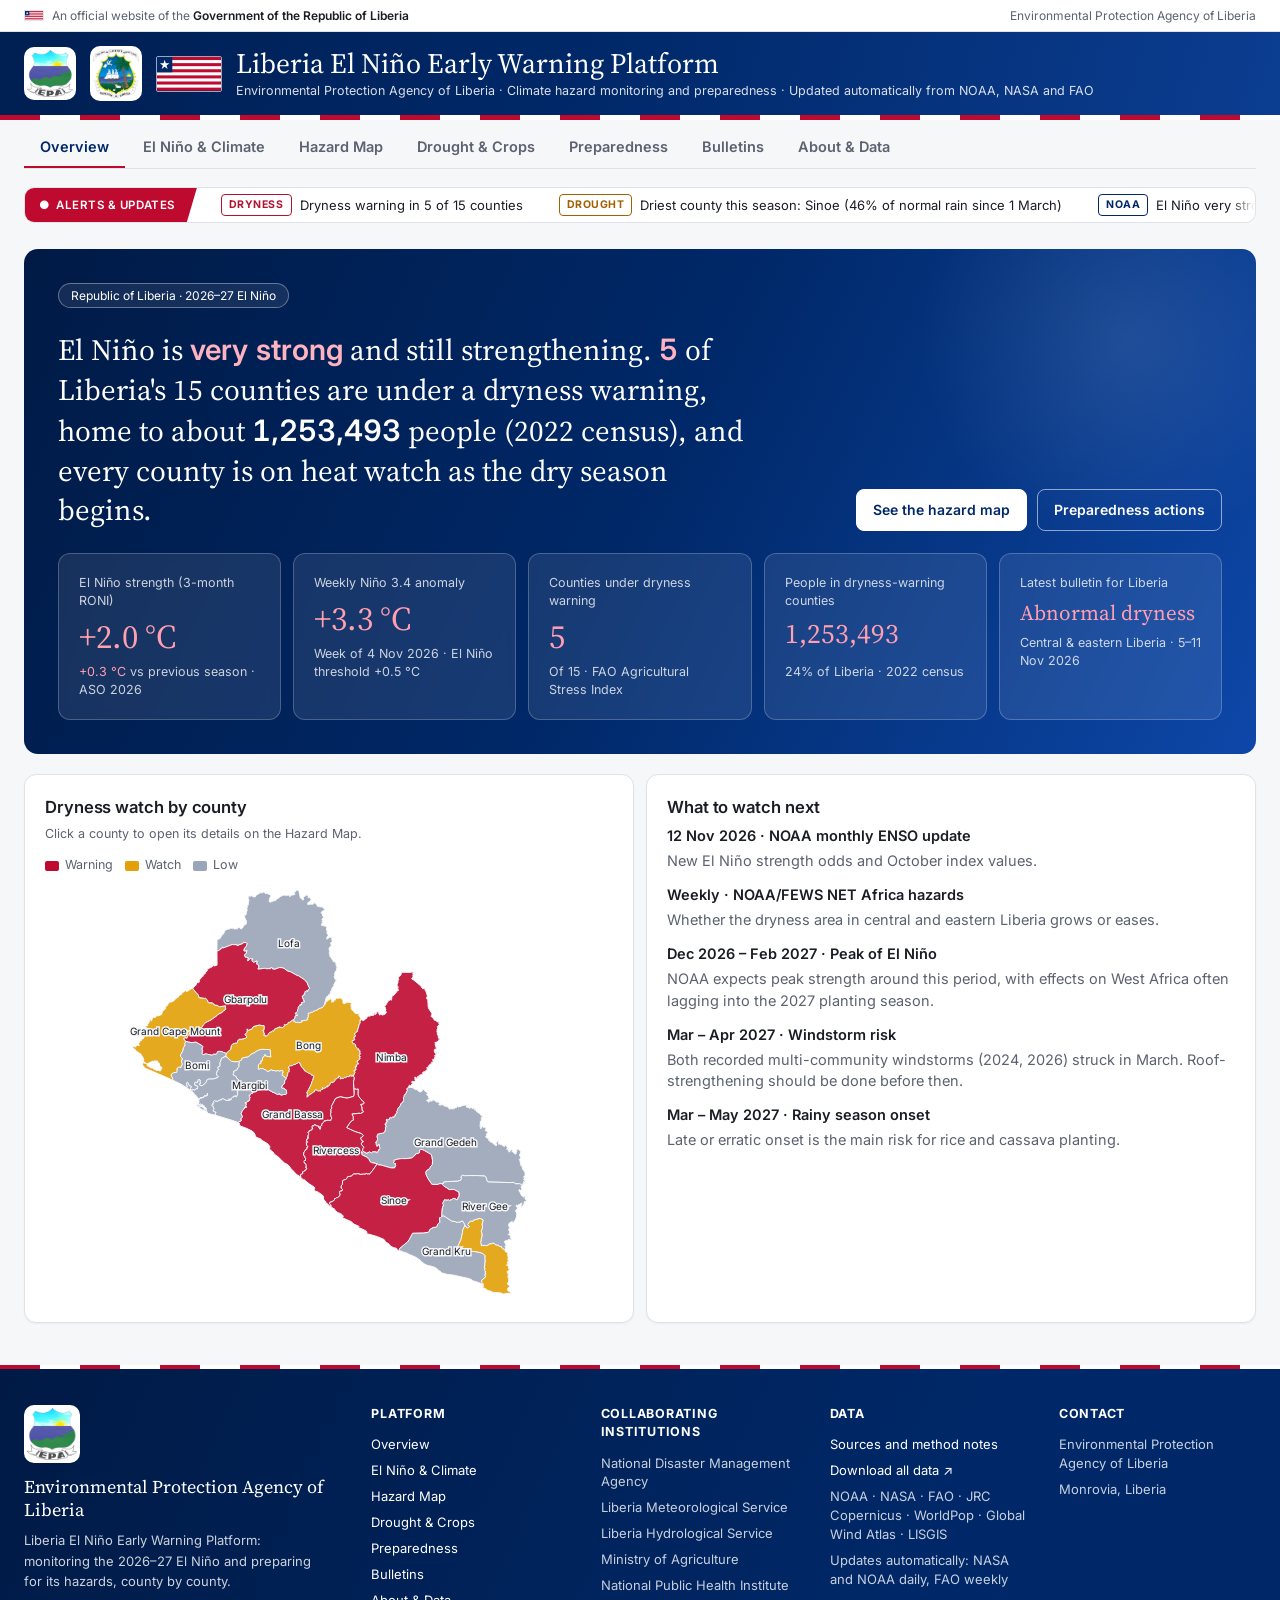
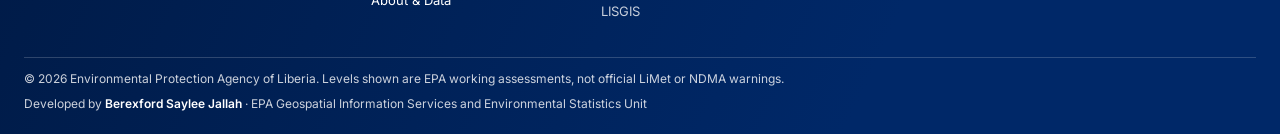
==== commit b952bc7e: "Full-width header, government strip and footer Co-Authored-By: Claude Opus 5.5 <noreply@anthropic.co" ====
--- a/docs/index.html
+++ b/docs/index.html
@@ -224,6 +224,19 @@
 .lm-about-host img { width: 48px; background: #fff; border-radius: 10px; padding: 3px; border: 1px solid var(--color-border-line); }
 .lm-about-v { font-size: 16px; } .lm-about-v b { font-weight: var(--cds-font-weight-medium); }
 .lm-about-s { font-size: 13px; color: var(--color-fg-muted); margin-top: 2px; }
+
+/* Full-width header, government strip and footer: the background runs edge to edge, the content stays on the page column. */
+html, body { overflow-x: clip; }
+.lm { --bleed: calc(50vw - 50%); }
+.lm-gov { margin-inline: calc(-1 * var(--bleed)); padding: 7px var(--bleed); background: var(--color-panel); border-bottom: 1px solid var(--color-border-line); margin-bottom: calc(-1 * var(--cds-gap-lg)); }
+.lm-top { padding-top: 0; box-shadow: 0 0 0 100vmax var(--color-bg); clip-path: inset(0 -100vmax); }
+.lm-top.lm-compact { box-shadow: 0 0 0 100vmax var(--color-bg), 0 6px 12px -8px rgba(0,0,0,.25); clip-path: inset(0 -100vmax -20px); }
+.lm-band { margin-inline: calc(-1 * var(--bleed)); padding-inline: var(--bleed); border-radius: 0; box-shadow: none; }
+.lm-band-inner, .lm-top.lm-compact .lm-band-inner { padding-inline: 0; }
+.lm-band .lm-stripe { margin-inline: calc(-1 * var(--bleed)); }
+.lm-foot { margin-inline: calc(-1 * var(--bleed)); border-radius: 0; padding: 40px var(--bleed) 22px; margin-top: 24px; }
+.lm-foot .lm-foot-base { margin-top: 8px; }
+@media (max-width: 640px) { .lm-foot { padding: 28px var(--bleed) 18px; } }
 </style>
 
 <div class="lm">
@@ -845,8 +858,8 @@
   fn: (districts) => {
     const by = new Map();
     districts.forEach((d) => {
-      const c = by.get(d.county) || { county: d.county, pop2022: 0, households2022: 0, districts: 0, area_km2: 0 };
-      c.pop2022 += Number(d.pop2022); c.households2022 += Number(d.households2022 || 0); c.area_km2 += Number(d.area_km2 || 0); c.districts += 1;
+      const c = by.get(d.county) || { county: d.county, pop2022: 0, male: 0, female: 0, households2022: 0, districts: 0, area_km2: 0 };
+      c.pop2022 += Number(d.pop2022); c.male += Number(d.male || 0); c.female += Number(d.female || 0); c.households2022 += Number(d.households2022 || 0); c.area_km2 += Number(d.area_km2 || 0); c.districts += 1;
       by.set(d.county, c);
     });
     return Array.from(by.values()).sort((a, b) => a.county.localeCompare(b.county));
@@ -918,7 +931,7 @@
 });
 
 
-LM.SOURCES = [{"group": "Climate & ocean", "id": "noaa", "name": "El Niño indices and outlook", "provider": "NOAA Climate Prediction Center", "feeds": "Overview, El Niño & Climate", "detail": "RONI, weekly and monthly Niño indices, official probability and strength outlook, monthly ENSO discussion", "cadence": "Daily check", "stale": 12, "latest": ["nino_regions", "week"], "licence": "US Government work, free to reuse", "url": "https://www.cpc.ncep.noaa.gov/products/analysis_monitoring/enso_advisory/", "datasets": ["roni", "nino_regions", "nino_monthly", "outlook", "enso_status"], "note": "NOAA Climate Prediction Center data files (RONI table, weekly and monthly Niño indices, official ENSO probability and strength tables, monthly ENSO discussion), checked daily by a scheduled task. NOAA's monthly ENSO discussion comes out on the second Thursday of each month; the hazards outlook weekly. The platform updates itself automatically: NASA maps daily, NOAA El Niño data daily, FAO drought data weekly."}, {"group": "Climate & ocean", "id": "nasa", "name": "Ocean warmth and rainfall maps", "provider": "NASA GIBS (GHRSST MUR, GPM IMERG)", "feeds": "El Niño & Climate: ocean and rain monitor", "detail": "Daily sea-surface temperature anomaly and satellite rainfall, last 30 days", "cadence": "Daily", "stale": 3, "latest": ["ocean_pacific", "days"], "licence": "NASA imagery, free to reuse", "url": "https://nasa-gibs.github.io/gibs-api-docs/", "datasets": ["ocean_pacific", "ocean_wafrica", "rain_wafrica"], "note": "NASA GIBS imagery of GHRSST Level 4 MUR sea-surface temperature anomaly and GPM IMERG daily precipitation rate, last 30 days, with values read from NASA's published colour tables; NASA imagery is free to reuse. Rebuilt daily by a scheduled task."}, {"group": "Hazards", "id": "fao_county", "name": "County drought and rainfall indices", "provider": "FAO GIEWS ASIS", "feeds": "Overview, Hazard Map (dryness), Drought & Crops", "detail": "Agricultural Stress Index, Vegetation Health Index and satellite rainfall by county, every 10 days; FAO publishes several weeks behind", "cadence": "Weekly check", "stale": 60, "latest": ["fao_county", "asi_date"], "licence": "FAO open data", "url": "https://www.fao.org/giews/earthobservation/country/index.jsp?code=LBR", "datasets": ["fao_county", "fao_rain", "fao_asi_annual"], "note": "FAO GIEWS Agricultural Stress Index System (ASIS), Liberia county files for the Agricultural Stress Index, Vegetation Health Index and satellite rainfall estimate (FEWS NET RFE), refreshed automatically when FAO updates."}, {"group": "Hazards", "id": "fao_map", "name": "Crop stress map, 1 km", "provider": "FAO GIEWS ASIS map service", "feeds": "Drought & Crops map and district table", "detail": "1 km Agricultural Stress Index for cropland every 10 days, and drought frequency since 1984", "cadence": "Weekly check", "stale": 25, "latest": ["fao_map", "latest"], "licence": "FAO open data", "url": "https://www.fao.org/giews/earthobservation/", "datasets": ["fao_map", "fao_map_areas"], "note": "FAO ASIS 1 km Agricultural Stress Index (dekadal, Season 1, cropland) and Historic Agricultural Drought Frequency (30% threshold, 1984–2025), from FAO's map service; district and clan values are estimated from the map."}, {"group": "Hazards", "id": "jrc", "name": "River flood zones", "provider": "JRC Copernicus Emergency Management Service", "feeds": "Hazard Map (flood exposure), flood map and tables", "detail": "Flood depth for 1-in-10, 100 and 500-year river floods, about 90 m, version 2.1", "cadence": "Fixed", "stale": null, "latest": null, "licence": "Free to reuse", "url": "https://data.jrc.ec.europa.eu/", "datasets": ["flood_map", "flood_areas"], "note": "JRC Copernicus Emergency Management Service Global River Flood Hazard Maps, version 2.1 (Baugh et al. 2024), flood depth for 1-in-10, 1-in-100 and 1-in-500-year river floods at about 90 m, free to reuse; combined with WorldPop 2025 constrained population at 100 m (CC BY 4.0), scaled to 2022 census district totals, to count people and area in the flood zone of every county, district and clan. River floods only; coastal surge and urban drainage flooding are not included."}, {"group": "Hazards", "id": "gwa", "name": "Average wind", "provider": "Global Wind Atlas 3 (DTU, World Bank / ESMAP)", "feeds": "Hazard Map (wind context layers)", "detail": "Mean wind speed and power at 10, 50 and 100 m on a 250 m grid", "cadence": "Fixed", "stale": null, "latest": null, "licence": "CC BY 4.0", "url": "https://globalwindatlas.info/", "datasets": ["wind_zones"], "note": "Global Wind Atlas 3 (DTU, with the World Bank / ESMAP), mean wind speed and power density at 10, 50 and 100 m, 250 m grid, CC BY 4.0; averaged over each county, district and clan."}, {"group": "Hazards", "id": "storms", "name": "Windstorm records", "provider": "NDMA, IFRC, allAfrica", "feeds": "Hazard Map (windstorm)", "detail": "Damaging windstorm events in Liberia since 2024, with counties and towns named", "cadence": "Added by EPA", "stale": null, "latest": ["windstorm_events", "start"], "licence": "Cited reports", "url": null, "datasets": ["windstorm_events", "windstorm_event_counties"], "note": "NDMA briefing via allAfrica (Mar 2024); IFRC DREF Operation MDRLR010 (Apr 2026); allAfrica (Apr 2026)."}, {"group": "Hazards", "id": "bulletins", "name": "Regional hazard bulletins", "provider": "NOAA CPC / FEWS NET, AGRHYMET", "feeds": "Bulletins, Overview, Hazard Map (heat)", "detail": "Weekly Africa hazards outlooks and seasonal updates that name Liberia", "cadence": "Added by EPA", "stale": 14, "latest": ["liberia_hazards", "issued"], "licence": "US Government work; AGRHYMET public bulletins", "url": "https://www.cpc.ncep.noaa.gov/products/international/africa/", "datasets": ["liberia_hazards"], "note": "NOAA CPC / FEWS NET Africa and Global Weather Hazards (Oct–Nov 2026); AGRHYMET seasonal update (30 Jul 2026)."}, {"group": "People & places", "id": "bounds", "name": "County, district and clan boundaries", "provider": "LISGIS", "feeds": "All maps", "detail": "2022 boundaries: 15 counties, 160 districts and 902 named clans", "cadence": "Fixed", "stale": null, "latest": null, "licence": "LISGIS", "url": null, "datasets": ["counties", "districts", "clans"], "note": "LISGIS 2022 county, district and clan boundaries with names and codes, simplified for the web. They match the 2022 census district tables one to one."}, {"group": "People & places", "id": "census", "name": "2022 Population and Housing Census", "provider": "LISGIS", "feeds": "Population everywhere on the platform, down to clan", "detail": "People and households by district and by clan (902 clans), on the 2022 maps", "cadence": "Fixed", "stale": null, "latest": null, "licence": "LISGIS", "url": null, "datasets": ["district_pop", "clan_pop"], "note": "LISGIS 2022 Liberia Population and Housing Census: district tables from the final results (June 2023, Appendix B) and the LISGIS clan table, matched to the LISGIS 2022 maps by name and code. The clan table covers 901 of 902 clans; Gorblah (Klay District, Bomi) has no figure and is set to Klay's district total minus its other clans (5,393). Four Sinoe districts missing from the district tables (Numopoh, Nyarn, Pertu, Shaw Boe) use the sum of their clans, which equals the 17,478 the Sinoe table leaves unassigned. District-table errors corrected: Gounwolaila (17,986) belongs to Gbarpolu; Owensgrove (14,422) is the Grand Bassa total minus the listed districts. Clan and district totals agree to within 75 people in six districts (Grand Cape Mount and Lofa); each level shows its own table. National total 5,250,187."}, {"group": "People & places", "id": "worldpop", "name": "Where people live within districts", "provider": "WorldPop", "feeds": "Flood exposure (who lives inside the flood zone)", "detail": "2025 constrained population at 100 m, used only to place census people inside or outside the flood zone", "cadence": "Fixed", "stale": null, "latest": null, "licence": "CC BY 4.0", "url": "https://www.worldpop.org/", "datasets": ["flood_areas"], "note": "Census figures say how many people live in each clan and district, not where within it. WorldPop's 100 m grid is used to estimate what share of each clan's census population lives inside the flood zone. Where WorldPop shows no settlement in a clan, people are assumed to be spread like the land."}];
+LM.SOURCES = [{"group": "Climate & ocean", "id": "noaa", "name": "El Niño indices and outlook", "provider": "NOAA Climate Prediction Center", "feeds": "Overview, El Niño & Climate", "detail": "RONI, weekly and monthly Niño indices, official probability and strength outlook, monthly ENSO discussion", "cadence": "Daily check", "stale": 12, "latest": ["nino_regions", "week"], "licence": "US Government work, free to reuse", "url": "https://www.cpc.ncep.noaa.gov/products/analysis_monitoring/enso_advisory/", "datasets": ["roni", "nino_regions", "nino_monthly", "outlook", "enso_status"], "note": "NOAA Climate Prediction Center data files (RONI table, weekly and monthly Niño indices, official ENSO probability and strength tables, monthly ENSO discussion), checked daily by a scheduled task. NOAA's monthly ENSO discussion comes out on the second Thursday of each month; the hazards outlook weekly. The platform updates itself automatically: NASA maps daily, NOAA El Niño data daily, FAO drought data weekly."}, {"group": "Climate & ocean", "id": "nasa", "name": "Ocean warmth and rainfall maps", "provider": "NASA GIBS (GHRSST MUR, GPM IMERG)", "feeds": "El Niño & Climate: ocean and rain monitor", "detail": "Daily sea-surface temperature anomaly and satellite rainfall, last 30 days", "cadence": "Daily", "stale": 3, "latest": ["ocean_pacific", "days"], "licence": "NASA imagery, free to reuse", "url": "https://nasa-gibs.github.io/gibs-api-docs/", "datasets": ["ocean_pacific", "ocean_wafrica", "rain_wafrica"], "note": "NASA GIBS imagery of GHRSST Level 4 MUR sea-surface temperature anomaly and GPM IMERG daily precipitation rate, last 30 days, with values read from NASA's published colour tables; NASA imagery is free to reuse. Rebuilt daily by a scheduled task."}, {"group": "Hazards", "id": "fao_county", "name": "County drought and rainfall indices", "provider": "FAO GIEWS ASIS", "feeds": "Overview, Hazard Map (dryness), Drought & Crops", "detail": "Agricultural Stress Index, Vegetation Health Index and satellite rainfall by county, every 10 days; FAO publishes several weeks behind", "cadence": "Weekly check", "stale": 60, "latest": ["fao_county", "asi_date"], "licence": "FAO open data", "url": "https://www.fao.org/giews/earthobservation/country/index.jsp?code=LBR", "datasets": ["fao_county", "fao_rain", "fao_asi_annual"], "note": "FAO GIEWS Agricultural Stress Index System (ASIS), Liberia county files for the Agricultural Stress Index, Vegetation Health Index and satellite rainfall estimate (FEWS NET RFE), refreshed automatically when FAO updates."}, {"group": "Hazards", "id": "fao_map", "name": "Crop stress map, 1 km", "provider": "FAO GIEWS ASIS map service", "feeds": "Drought & Crops map and district table", "detail": "1 km Agricultural Stress Index for cropland every 10 days, and drought frequency since 1984", "cadence": "Weekly check", "stale": 25, "latest": ["fao_map", "latest"], "licence": "FAO open data", "url": "https://www.fao.org/giews/earthobservation/", "datasets": ["fao_map", "fao_map_areas"], "note": "FAO ASIS 1 km Agricultural Stress Index (dekadal, Season 1, cropland) and Historic Agricultural Drought Frequency (30% threshold, 1984–2025), from FAO's map service; district and clan values are estimated from the map."}, {"group": "Hazards", "id": "jrc", "name": "River flood zones", "provider": "JRC Copernicus Emergency Management Service", "feeds": "Hazard Map (flood exposure), flood map and tables", "detail": "Flood depth for 1-in-10, 100 and 500-year river floods, about 90 m, version 2.1", "cadence": "Fixed", "stale": null, "latest": null, "licence": "Free to reuse", "url": "https://data.jrc.ec.europa.eu/", "datasets": ["flood_map", "flood_areas"], "note": "JRC Copernicus Emergency Management Service Global River Flood Hazard Maps, version 2.1 (Baugh et al. 2024), flood depth for 1-in-10, 1-in-100 and 1-in-500-year river floods at about 90 m, free to reuse; combined with WorldPop 2025 constrained population at 100 m (CC BY 4.0), scaled to 2022 census district totals, to count people and area in the flood zone of every county, district and clan. River floods only; coastal surge and urban drainage flooding are not included."}, {"group": "Hazards", "id": "gwa", "name": "Average wind", "provider": "Global Wind Atlas 3 (DTU, World Bank / ESMAP)", "feeds": "Hazard Map (wind context layers)", "detail": "Mean wind speed and power at 10, 50 and 100 m on a 250 m grid", "cadence": "Fixed", "stale": null, "latest": null, "licence": "CC BY 4.0", "url": "https://globalwindatlas.info/", "datasets": ["wind_zones"], "note": "Global Wind Atlas 3 (DTU, with the World Bank / ESMAP), mean wind speed and power density at 10, 50 and 100 m, 250 m grid, CC BY 4.0; averaged over each county, district and clan."}, {"group": "Hazards", "id": "storms", "name": "Windstorm records", "provider": "NDMA, IFRC, allAfrica", "feeds": "Hazard Map (windstorm)", "detail": "Damaging windstorm events in Liberia since 2024, with counties and towns named", "cadence": "Added by EPA", "stale": null, "latest": ["windstorm_events", "start"], "licence": "Cited reports", "url": null, "datasets": ["windstorm_events", "windstorm_event_counties"], "note": "NDMA briefing via allAfrica (Mar 2024); IFRC DREF Operation MDRLR010 (Apr 2026); allAfrica (Apr 2026)."}, {"group": "Hazards", "id": "bulletins", "name": "Regional hazard bulletins", "provider": "NOAA CPC / FEWS NET, AGRHYMET", "feeds": "Bulletins, Overview, Hazard Map (heat)", "detail": "Weekly Africa hazards outlooks and seasonal updates that name Liberia", "cadence": "Added by EPA", "stale": 14, "latest": ["liberia_hazards", "issued"], "licence": "US Government work; AGRHYMET public bulletins", "url": "https://www.cpc.ncep.noaa.gov/products/international/africa/", "datasets": ["liberia_hazards"], "note": "NOAA CPC / FEWS NET Africa and Global Weather Hazards (Oct–Nov 2026); AGRHYMET seasonal update (30 Jul 2026)."}, {"group": "People & places", "id": "bounds", "name": "County, district and clan boundaries", "provider": "LISGIS", "feeds": "All maps", "detail": "2022 boundaries: 15 counties, 160 districts and 902 named clans", "cadence": "Fixed", "stale": null, "latest": null, "licence": "LISGIS", "url": null, "datasets": ["counties", "districts", "clans"], "note": "LISGIS 2022 county, district and clan boundaries with names and codes, simplified for the web. They match the 2022 census district tables one to one."}, {"group": "People & places", "id": "census", "name": "2022 Population and Housing Census", "provider": "LISGIS", "feeds": "Population everywhere on the platform, down to clan", "detail": "People, men, women and households by county (15), district (160) and clan (902), on the 2022 maps", "cadence": "Fixed", "stale": null, "latest": null, "licence": "LISGIS", "url": null, "datasets": ["district_pop", "clan_pop"], "note": "LISGIS 2022 Liberia Population and Housing Census tables by county, district and clan, matched to the LISGIS 2022 maps by code. The three tables agree exactly: clans add up to their districts and districts to their counties, 5,250,187 people and 1,477,787 households in all. One clan, Gorblah (Klay District, Bomi), has no row in the clan table and is taken as Klay's district figure minus its other clans (5,393 people, 783 households). These tables replace the earlier figures read from the final-results report (June 2023), which put a few dozen people in different districts within Grand Cape Mount and Lofa (up to 75 per district), omitted Owensgrove and four Sinoe districts, and printed Gounwolaila under the wrong counties. County area in the LISGIS table is in square miles."}, {"group": "People & places", "id": "worldpop", "name": "Where people live within districts", "provider": "WorldPop", "feeds": "Flood exposure (who lives inside the flood zone)", "detail": "2025 constrained population at 100 m, used only to place census people inside or outside the flood zone", "cadence": "Fixed", "stale": null, "latest": null, "licence": "CC BY 4.0", "url": "https://www.worldpop.org/", "datasets": ["flood_areas"], "note": "Census figures say how many people live in each clan and district, not where within it. WorldPop's 100 m grid is used to estimate what share of each clan's census population lives inside the flood zone. Where WorldPop shows no settlement in a clan, people are assumed to be spread like the land."}];
 LM.srcLatest = (src) => {
   if (!src.latest) return { status: 'ok', date: null };
   const [id, f] = src.latest, d = dash.data(id);
@@ -1221,7 +1234,7 @@
       const dw = 'district=' + encodeURIComponent(dsel) + '&county=' + encodeURIComponent(sel);
       const dl = add('dl');
       add('dt', 'People (2022 census)', dl); mark(add('dd', fmt(Number(d.pop2022)), dl), 'district_pop', 'pop2022', dw);
-      if (d.pop2022_method && d.pop2022_method !== '2022 census') { add('dt', '', dl); add('dd', 'Not listed in the census district tables; total of its clans in the census clan tables.', dl).className = 'lm-note'; }
+      if (d.male != null) { add('dt', 'Men · women', dl); add('dd', `${fmt(d.male)} · ${fmt(d.female)}`, dl); }
       if (d.households2022) { add('dt', 'Households (2022)', dl); mark(add('dd', fmt(d.households2022), dl), 'district_pop', 'households2022', dw); }
       add('dt', 'Area', dl); mark(add('dd', fmt(Number(d.area_km2)) + ' km²', dl), 'district_pop', 'area_km2', dw);
     }
@@ -1247,7 +1260,7 @@
       if (crs.length) {
         const h = add('p', 'Clans by population (2022 census)'); h.style.margin = 'var(--cds-gap-sm) 0 0'; h.style.fontWeight = 'var(--cds-font-weight-medium)';
         const chips = add('div'); chips.className = 'lm-chips';
-        crs.forEach((r) => { const sp = add('span', `${r.clan} · ${fmt(r.pop2022)}`, chips); sp.setAttribute('data-source', 'clan_pop'); sp.setAttribute('data-field', 'pop2022'); sp.setAttribute('data-where', 'key=' + encodeURIComponent(r.key)); if (r.pop2022_method !== '2022 census (clan tables)') sp.title = 'Estimated: no clan figure in the census table'; });
+        crs.forEach((r) => { const sp = add('span', `${r.clan} · ${fmt(r.pop2022)}`, chips); sp.setAttribute('data-source', 'clan_pop'); sp.setAttribute('data-field', 'pop2022'); sp.setAttribute('data-where', 'key=' + encodeURIComponent(r.key)); if (r.pop2022_method !== '2022 census (clan tables)') sp.title = 'No row in the clan table: district total minus its other clans'; });
       }
     }
     const b = add('button', `Back to ${sel} County`); b.type = 'button'; b.className = 'lm-btn'; b.style.marginTop = 'var(--cds-gap-sm)';
@@ -1298,6 +1311,7 @@
     const c = (cp.data || []).find((x) => x.county === sel);
     if (c) {
       add('dt', 'People (2022 census)', dl); mark(add('dd', fmt(c.pop2022), dl), 'county_pop', 'pop2022', cw);
+      if (c.male) { add('dt', 'Men · women', dl); add('dd', `${fmt(c.male)} · ${fmt(c.female)}`, dl); }
       if (c.households2022) { add('dt', 'Households (2022)', dl); mark(add('dd', fmt(c.households2022), dl), 'county_pop', 'households2022', cw); }
       add('dt', 'Districts', dl); mark(add('dd', String(c.districts), dl), 'county_pop', 'districts', cw);
     }
--- a/docs/assets/theme.css
+++ b/docs/assets/theme.css
@@ -25,8 +25,8 @@
 * { box-sizing: border-box; }
 [hidden] { display: none !important; }
 html, body { margin: 0; background: var(--color-bg); color: var(--color-fg); font-family: var(--font-anthropic-sans); font-size: var(--cds-font-size-body); line-height: 1.45; }
-#dash-root { max-width: 1600px; margin: 0 auto; padding: 0 24px 40px; }
-@media (max-width: 640px) { #dash-root { padding: 0 12px 32px; } }
+#dash-root { max-width: 1600px; margin: 0 auto; padding: 0 24px 0; }
+@media (max-width: 640px) { #dash-root { padding: 0 12px 0; } }
 .dash-select { appearance: none; font: inherit; font-size: var(--cds-font-size-body); color: var(--color-fg); background-color: var(--color-panel);
   border: 1px solid var(--color-border-line); border-radius: var(--cds-radius); padding: 6px 30px 6px 10px;
   background-image: url("data:image/svg+xml,%3Csvg xmlns='http://www.w3.org/2000/svg' width='10' height='6'%3E%3Cpath d='M0 0l5 6 5-6z' fill='%238a919e'/%3E%3C/svg%3E");
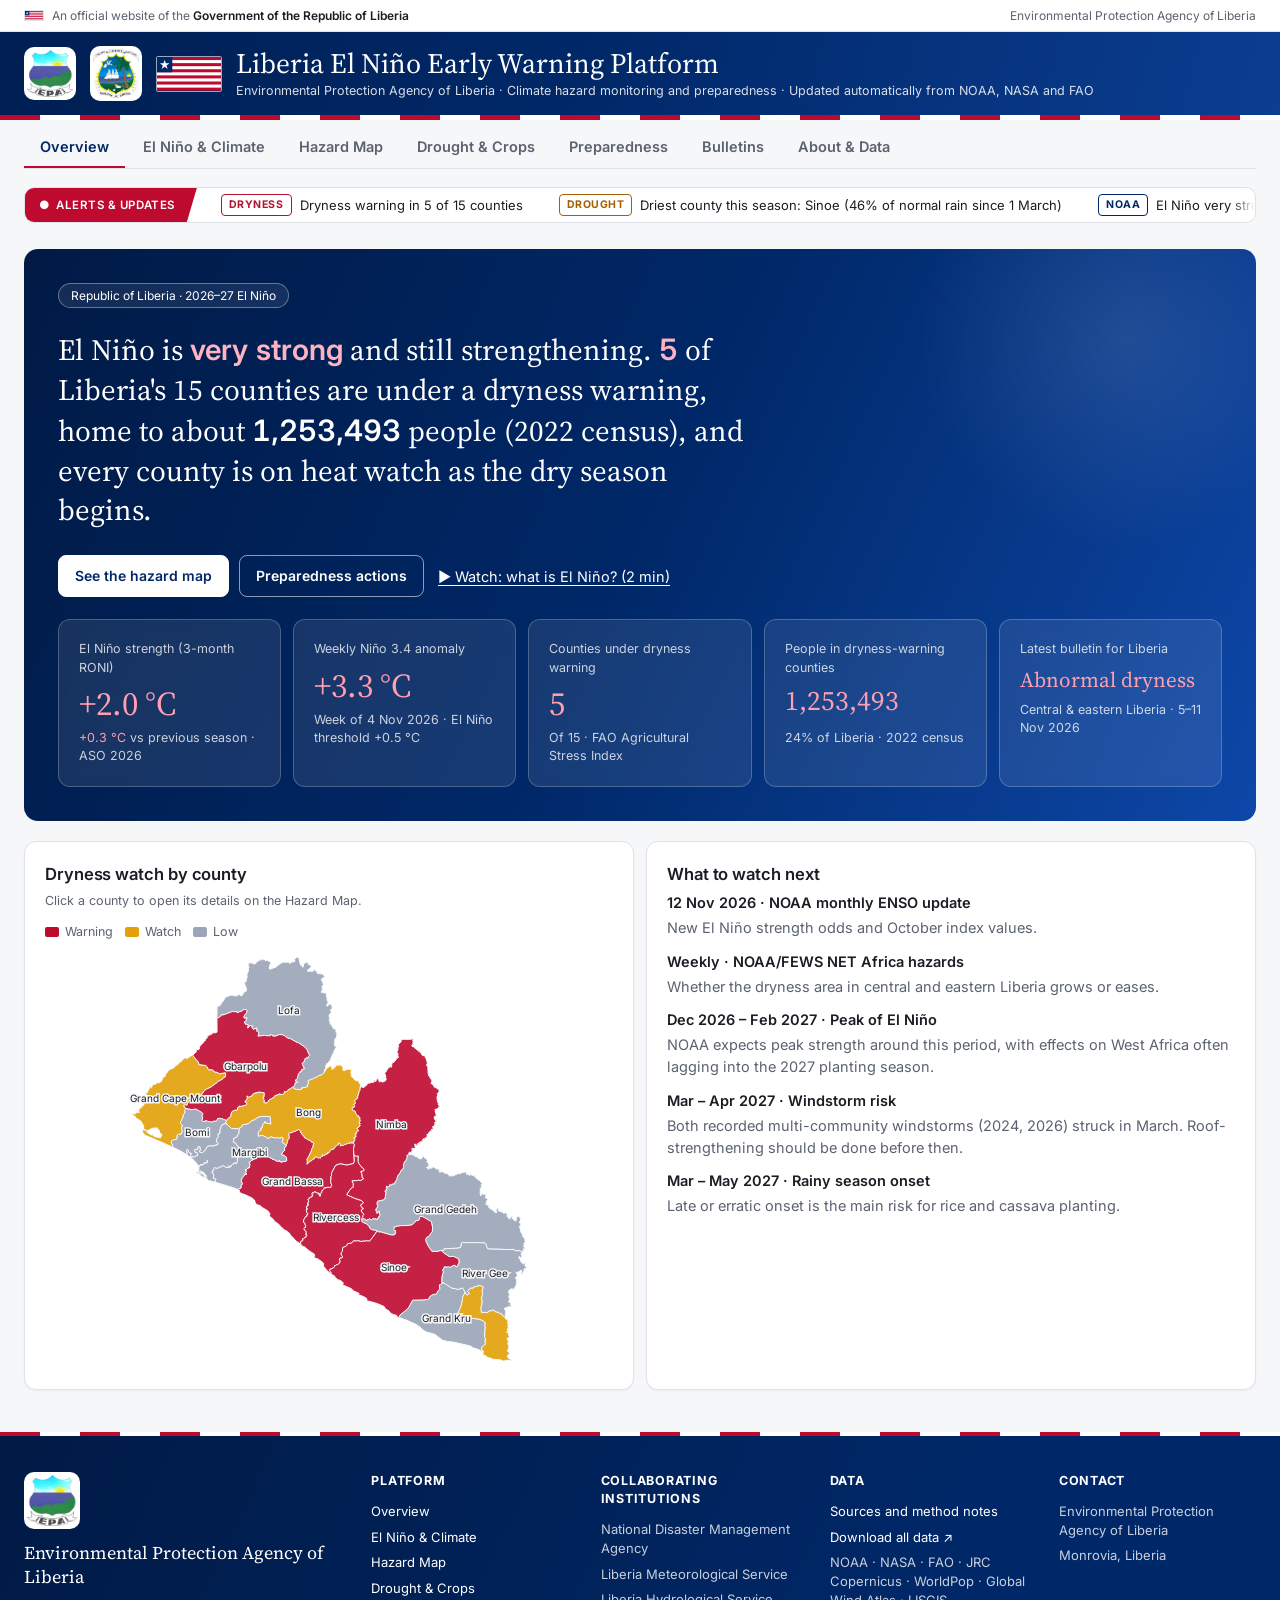
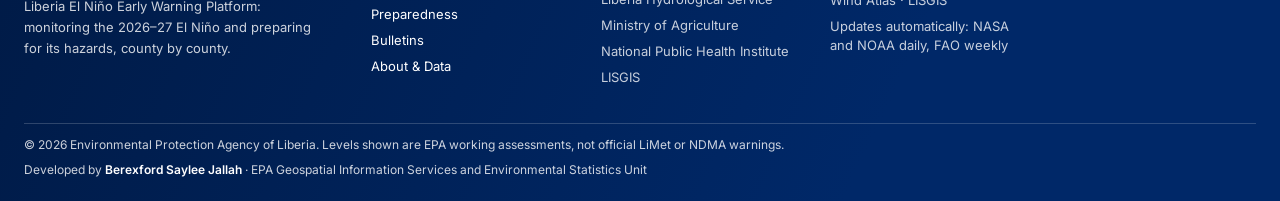
==== commit 616ad89e: "Add NOAA 'What is El Niño?' explainer video (click to play, privacy-enhanced embed) and a link from " ====
--- a/docs/index.html
+++ b/docs/index.html
@@ -237,6 +237,19 @@
 .lm-foot { margin-inline: calc(-1 * var(--bleed)); border-radius: 0; padding: 40px var(--bleed) 22px; margin-top: 24px; }
 .lm-foot .lm-foot-base { margin-top: 8px; }
 @media (max-width: 640px) { .lm-foot { padding: 28px var(--bleed) 18px; } }
+
+.lm-video { display: grid; grid-template-columns: minmax(0, 1fr) minmax(0, 560px); gap: 28px; align-items: center; }
+@media (max-width: 800px) { .lm-video { grid-template-columns: 1fr; } }
+.lm-video h2 { margin: 0 0 6px; }
+.lm-video-meta { font-size: var(--cds-font-size-caption); color: var(--color-fg-muted); margin: 0; }
+.lm-video-frame { position: relative; aspect-ratio: 16 / 9; border-radius: 10px; overflow: hidden; background: linear-gradient(135deg, #001a45, #0d47a8 60%, #BF0A30); }
+.lm-video-frame iframe { position: absolute; inset: 0; width: 100%; height: 100%; border: 0; }
+.lm-video-play { position: absolute; inset: 0; width: 100%; height: 100%; border: 0; padding: 0; cursor: pointer; background: center / cover no-repeat var(--lm-thumb, none); display: grid; place-items: center; color: #fff; font: inherit; }
+.lm-video-play::after { content: ""; position: absolute; inset: 0; background: linear-gradient(180deg, rgba(0,0,0,0) 55%, rgba(0,0,0,.55)); pointer-events: none; }
+.lm-video-btn { position: relative; z-index: 1; transition: transform .15s; filter: drop-shadow(0 2px 6px rgba(0,0,0,.35)); }
+.lm-video-play:hover .lm-video-btn, .lm-video-play:focus-visible .lm-video-btn { transform: scale(1.08); }
+.lm-video-cap { position: absolute; left: 14px; bottom: 12px; z-index: 1; font-size: 14px; font-weight: var(--cds-font-weight-medium); text-shadow: 0 1px 3px rgba(0,0,0,.6); }
+.lm-hero-link { color: #fff; font-size: 14px; text-decoration: underline; text-underline-offset: 3px; background: none; border: 0; padding: 10px 4px; cursor: pointer; font: inherit; }
 </style>
 
 <div class="lm">
@@ -281,7 +294,7 @@
       <span class="lm-hero-eyebrow">Republic of Liberia · 2026–27 El Niño</span>
       <div class="lm-hero-top">
       <p class="lm-lede" data-read lang="en">El Niño is <b data-draw="strength_word" data-source="roni_latest" data-field="category" data-row="0">—</b> and still strengthening. <b data-draw="warn_count" data-source="county_counts" data-field="counties" data-where="level=Warning">—</b> of Liberia's 15 counties are under a dryness warning, home to about <b data-draw="exposed_word" data-source="exposed_pop" data-field="pop2022" data-where="hazard=dryness&amp;level=Warning">—</b> people (2022 census), and every county is on heat watch as the dry season begins.</p>
-        <div class="lm-hero-cta"><button type="button" class="lm-cta lm-cta-main" data-goto="hazards">See the hazard map</button><button type="button" class="lm-cta" data-goto="prepare">Preparedness actions</button></div>
+        <div class="lm-hero-cta"><button type="button" class="lm-cta lm-cta-main" data-goto="hazards">See the hazard map</button><button type="button" class="lm-cta" data-goto="prepare">Preparedness actions</button><button type="button" class="lm-hero-link" id="lm-watch">▶ Watch: what is El Niño? (2 min)</button></div>
       </div>
       <div class="lm-tiles">
         <div class="lm-card lm-accent" id="tile-roni">
@@ -339,6 +352,20 @@
       <p class="lm-tile-label">NOAA El Niño status · Climate Prediction Center</p>
       <p style="margin:0;font-size:var(--cds-font-size-body)"><span class="lm-level" style="background:var(--lv-warn)" data-draw="enso_alert" data-source="enso_status" data-field="alert" data-row="0">—</span> <span data-draw="enso_synopsis" data-source="enso_status" data-field="synopsis" data-row="0">—</span></p>
       <p class="lm-tile-foot">Monthly discussion of <span data-draw="enso_disc" data-source="enso_status" data-field="discussion_date" data-row="0">—</span> · next due <span data-draw="enso_next" data-source="enso_status" data-field="next_date" data-row="0">—</span> · weekly readings to <span data-draw="enso_week" data-source="enso_status" data-field="weekly_week" data-row="0">—</span>. Checked daily.</p>
+    </div>
+    <div class="lm-card lm-section lm-video" id="video-explainer">
+      <div class="lm-video-text">
+        <p class="lm-tile-label">New to El Niño?</p>
+        <h2>What is El Niño? A 2-minute explainer</h2>
+        <p class="lm-note">How warming in the Pacific changes weather around the world, including the rainy seasons that West Africa depends on. A short, plain-language video from NOAA, the agency whose data this platform uses.</p>
+        <p class="lm-video-meta">Video: NOAA SciJinks · 2 min 25 s · <a href="https://www.youtube.com/watch?v=57S0Rw9L_hw" target="_blank" rel="noopener">Watch on YouTube ↗</a></p>
+      </div>
+      <div class="lm-video-frame" id="lm-video-frame">
+        <button type="button" class="lm-video-play" data-yt="57S0Rw9L_hw" aria-label="Play the video: What is El Niño? (NOAA SciJinks, 2 minutes 25 seconds)">
+          <span class="lm-video-btn" aria-hidden="true"><svg viewBox="0 0 68 48" width="68" height="48"><path d="M66.5 7.7c-.8-2.9-3-5.2-6-6C55.3.3 34 .3 34 .3s-21.3 0-26.5 1.4c-3 .8-5.2 3.1-6 6C.1 12.9.1 24 .1 24s0 11.1 1.4 16.3c.8 2.9 3 5.2 6 6C12.7 47.7 34 47.7 34 47.7s21.3 0 26.5-1.4c3-.8 5.2-3.1 6-6 1.4-5.2 1.4-16.3 1.4-16.3s0-11.1-1.4-16.3z" fill="#BF0A30"/><path d="M45 24 27 14v20z" fill="#fff"/></svg></span>
+          <span class="lm-video-cap">What is El Niño? · NOAA SciJinks</span>
+        </button>
+      </div>
     </div>
     <div class="lm-card lm-section" id="ocean-map">
       <h2>Ocean and rain monitor</h2>
@@ -931,7 +958,7 @@
 });
 
 
-LM.SOURCES = [{"group": "Climate & ocean", "id": "noaa", "name": "El Niño indices and outlook", "provider": "NOAA Climate Prediction Center", "feeds": "Overview, El Niño & Climate", "detail": "RONI, weekly and monthly Niño indices, official probability and strength outlook, monthly ENSO discussion", "cadence": "Daily check", "stale": 12, "latest": ["nino_regions", "week"], "licence": "US Government work, free to reuse", "url": "https://www.cpc.ncep.noaa.gov/products/analysis_monitoring/enso_advisory/", "datasets": ["roni", "nino_regions", "nino_monthly", "outlook", "enso_status"], "note": "NOAA Climate Prediction Center data files (RONI table, weekly and monthly Niño indices, official ENSO probability and strength tables, monthly ENSO discussion), checked daily by a scheduled task. NOAA's monthly ENSO discussion comes out on the second Thursday of each month; the hazards outlook weekly. The platform updates itself automatically: NASA maps daily, NOAA El Niño data daily, FAO drought data weekly."}, {"group": "Climate & ocean", "id": "nasa", "name": "Ocean warmth and rainfall maps", "provider": "NASA GIBS (GHRSST MUR, GPM IMERG)", "feeds": "El Niño & Climate: ocean and rain monitor", "detail": "Daily sea-surface temperature anomaly and satellite rainfall, last 30 days", "cadence": "Daily", "stale": 3, "latest": ["ocean_pacific", "days"], "licence": "NASA imagery, free to reuse", "url": "https://nasa-gibs.github.io/gibs-api-docs/", "datasets": ["ocean_pacific", "ocean_wafrica", "rain_wafrica"], "note": "NASA GIBS imagery of GHRSST Level 4 MUR sea-surface temperature anomaly and GPM IMERG daily precipitation rate, last 30 days, with values read from NASA's published colour tables; NASA imagery is free to reuse. Rebuilt daily by a scheduled task."}, {"group": "Hazards", "id": "fao_county", "name": "County drought and rainfall indices", "provider": "FAO GIEWS ASIS", "feeds": "Overview, Hazard Map (dryness), Drought & Crops", "detail": "Agricultural Stress Index, Vegetation Health Index and satellite rainfall by county, every 10 days; FAO publishes several weeks behind", "cadence": "Weekly check", "stale": 60, "latest": ["fao_county", "asi_date"], "licence": "FAO open data", "url": "https://www.fao.org/giews/earthobservation/country/index.jsp?code=LBR", "datasets": ["fao_county", "fao_rain", "fao_asi_annual"], "note": "FAO GIEWS Agricultural Stress Index System (ASIS), Liberia county files for the Agricultural Stress Index, Vegetation Health Index and satellite rainfall estimate (FEWS NET RFE), refreshed automatically when FAO updates."}, {"group": "Hazards", "id": "fao_map", "name": "Crop stress map, 1 km", "provider": "FAO GIEWS ASIS map service", "feeds": "Drought & Crops map and district table", "detail": "1 km Agricultural Stress Index for cropland every 10 days, and drought frequency since 1984", "cadence": "Weekly check", "stale": 25, "latest": ["fao_map", "latest"], "licence": "FAO open data", "url": "https://www.fao.org/giews/earthobservation/", "datasets": ["fao_map", "fao_map_areas"], "note": "FAO ASIS 1 km Agricultural Stress Index (dekadal, Season 1, cropland) and Historic Agricultural Drought Frequency (30% threshold, 1984–2025), from FAO's map service; district and clan values are estimated from the map."}, {"group": "Hazards", "id": "jrc", "name": "River flood zones", "provider": "JRC Copernicus Emergency Management Service", "feeds": "Hazard Map (flood exposure), flood map and tables", "detail": "Flood depth for 1-in-10, 100 and 500-year river floods, about 90 m, version 2.1", "cadence": "Fixed", "stale": null, "latest": null, "licence": "Free to reuse", "url": "https://data.jrc.ec.europa.eu/", "datasets": ["flood_map", "flood_areas"], "note": "JRC Copernicus Emergency Management Service Global River Flood Hazard Maps, version 2.1 (Baugh et al. 2024), flood depth for 1-in-10, 1-in-100 and 1-in-500-year river floods at about 90 m, free to reuse; combined with WorldPop 2025 constrained population at 100 m (CC BY 4.0), scaled to 2022 census district totals, to count people and area in the flood zone of every county, district and clan. River floods only; coastal surge and urban drainage flooding are not included."}, {"group": "Hazards", "id": "gwa", "name": "Average wind", "provider": "Global Wind Atlas 3 (DTU, World Bank / ESMAP)", "feeds": "Hazard Map (wind context layers)", "detail": "Mean wind speed and power at 10, 50 and 100 m on a 250 m grid", "cadence": "Fixed", "stale": null, "latest": null, "licence": "CC BY 4.0", "url": "https://globalwindatlas.info/", "datasets": ["wind_zones"], "note": "Global Wind Atlas 3 (DTU, with the World Bank / ESMAP), mean wind speed and power density at 10, 50 and 100 m, 250 m grid, CC BY 4.0; averaged over each county, district and clan."}, {"group": "Hazards", "id": "storms", "name": "Windstorm records", "provider": "NDMA, IFRC, allAfrica", "feeds": "Hazard Map (windstorm)", "detail": "Damaging windstorm events in Liberia since 2024, with counties and towns named", "cadence": "Added by EPA", "stale": null, "latest": ["windstorm_events", "start"], "licence": "Cited reports", "url": null, "datasets": ["windstorm_events", "windstorm_event_counties"], "note": "NDMA briefing via allAfrica (Mar 2024); IFRC DREF Operation MDRLR010 (Apr 2026); allAfrica (Apr 2026)."}, {"group": "Hazards", "id": "bulletins", "name": "Regional hazard bulletins", "provider": "NOAA CPC / FEWS NET, AGRHYMET", "feeds": "Bulletins, Overview, Hazard Map (heat)", "detail": "Weekly Africa hazards outlooks and seasonal updates that name Liberia", "cadence": "Added by EPA", "stale": 14, "latest": ["liberia_hazards", "issued"], "licence": "US Government work; AGRHYMET public bulletins", "url": "https://www.cpc.ncep.noaa.gov/products/international/africa/", "datasets": ["liberia_hazards"], "note": "NOAA CPC / FEWS NET Africa and Global Weather Hazards (Oct–Nov 2026); AGRHYMET seasonal update (30 Jul 2026)."}, {"group": "People & places", "id": "bounds", "name": "County, district and clan boundaries", "provider": "LISGIS", "feeds": "All maps", "detail": "2022 boundaries: 15 counties, 160 districts and 902 named clans", "cadence": "Fixed", "stale": null, "latest": null, "licence": "LISGIS", "url": null, "datasets": ["counties", "districts", "clans"], "note": "LISGIS 2022 county, district and clan boundaries with names and codes, simplified for the web. They match the 2022 census district tables one to one."}, {"group": "People & places", "id": "census", "name": "2022 Population and Housing Census", "provider": "LISGIS", "feeds": "Population everywhere on the platform, down to clan", "detail": "People, men, women and households by county (15), district (160) and clan (902), on the 2022 maps", "cadence": "Fixed", "stale": null, "latest": null, "licence": "LISGIS", "url": null, "datasets": ["district_pop", "clan_pop"], "note": "LISGIS 2022 Liberia Population and Housing Census tables by county, district and clan, matched to the LISGIS 2022 maps by code. The three tables agree exactly: clans add up to their districts and districts to their counties, 5,250,187 people and 1,477,787 households in all. One clan, Gorblah (Klay District, Bomi), has no row in the clan table and is taken as Klay's district figure minus its other clans (5,393 people, 783 households). These tables replace the earlier figures read from the final-results report (June 2023), which put a few dozen people in different districts within Grand Cape Mount and Lofa (up to 75 per district), omitted Owensgrove and four Sinoe districts, and printed Gounwolaila under the wrong counties. County area in the LISGIS table is in square miles."}, {"group": "People & places", "id": "worldpop", "name": "Where people live within districts", "provider": "WorldPop", "feeds": "Flood exposure (who lives inside the flood zone)", "detail": "2025 constrained population at 100 m, used only to place census people inside or outside the flood zone", "cadence": "Fixed", "stale": null, "latest": null, "licence": "CC BY 4.0", "url": "https://www.worldpop.org/", "datasets": ["flood_areas"], "note": "Census figures say how many people live in each clan and district, not where within it. WorldPop's 100 m grid is used to estimate what share of each clan's census population lives inside the flood zone. Where WorldPop shows no settlement in a clan, people are assumed to be spread like the land."}];
+LM.SOURCES = [{"group": "Climate & ocean", "id": "noaa", "name": "El Niño indices and outlook", "provider": "NOAA Climate Prediction Center", "feeds": "Overview, El Niño & Climate", "detail": "RONI, weekly and monthly Niño indices, official probability and strength outlook, monthly ENSO discussion", "cadence": "Daily check", "stale": 12, "latest": ["nino_regions", "week"], "licence": "US Government work, free to reuse", "url": "https://www.cpc.ncep.noaa.gov/products/analysis_monitoring/enso_advisory/", "datasets": ["roni", "nino_regions", "nino_monthly", "outlook", "enso_status"], "note": "NOAA Climate Prediction Center data files (RONI table, weekly and monthly Niño indices, official ENSO probability and strength tables, monthly ENSO discussion), checked daily by a scheduled task. NOAA's monthly ENSO discussion comes out on the second Thursday of each month; the hazards outlook weekly. The platform updates itself automatically: NASA maps daily, NOAA El Niño data daily, FAO drought data weekly."}, {"group": "Climate & ocean", "id": "nasa", "name": "Ocean warmth and rainfall maps", "provider": "NASA GIBS (GHRSST MUR, GPM IMERG)", "feeds": "El Niño & Climate: ocean and rain monitor", "detail": "Daily sea-surface temperature anomaly and satellite rainfall, last 30 days", "cadence": "Daily", "stale": 3, "latest": ["ocean_pacific", "days"], "licence": "NASA imagery, free to reuse", "url": "https://nasa-gibs.github.io/gibs-api-docs/", "datasets": ["ocean_pacific", "ocean_wafrica", "rain_wafrica"], "note": "NASA GIBS imagery of GHRSST Level 4 MUR sea-surface temperature anomaly and GPM IMERG daily precipitation rate, last 30 days, with values read from NASA's published colour tables; NASA imagery is free to reuse. Rebuilt daily by a scheduled task."}, {"group": "Climate & ocean", "id": "video", "name": "What is El Niño? (video)", "provider": "NOAA SciJinks", "feeds": "El Niño & Climate: explainer video", "detail": "2 min 25 s plain-language explainer, played from YouTube only when a viewer presses play", "cadence": "Fixed", "stale": null, "latest": null, "licence": "US Government work (NOAA)", "url": "https://www.youtube.com/watch?v=57S0Rw9L_hw", "datasets": [], "note": "Embedded with YouTube's privacy-enhanced mode (youtube-nocookie.com); nothing loads from YouTube until a viewer presses play. If the player is blocked, the Watch on YouTube link opens it in a new tab."}, {"group": "Hazards", "id": "fao_county", "name": "County drought and rainfall indices", "provider": "FAO GIEWS ASIS", "feeds": "Overview, Hazard Map (dryness), Drought & Crops", "detail": "Agricultural Stress Index, Vegetation Health Index and satellite rainfall by county, every 10 days; FAO publishes several weeks behind", "cadence": "Weekly check", "stale": 60, "latest": ["fao_county", "asi_date"], "licence": "FAO open data", "url": "https://www.fao.org/giews/earthobservation/country/index.jsp?code=LBR", "datasets": ["fao_county", "fao_rain", "fao_asi_annual"], "note": "FAO GIEWS Agricultural Stress Index System (ASIS), Liberia county files for the Agricultural Stress Index, Vegetation Health Index and satellite rainfall estimate (FEWS NET RFE), refreshed automatically when FAO updates."}, {"group": "Hazards", "id": "fao_map", "name": "Crop stress map, 1 km", "provider": "FAO GIEWS ASIS map service", "feeds": "Drought & Crops map and district table", "detail": "1 km Agricultural Stress Index for cropland every 10 days, and drought frequency since 1984", "cadence": "Weekly check", "stale": 25, "latest": ["fao_map", "latest"], "licence": "FAO open data", "url": "https://www.fao.org/giews/earthobservation/", "datasets": ["fao_map", "fao_map_areas"], "note": "FAO ASIS 1 km Agricultural Stress Index (dekadal, Season 1, cropland) and Historic Agricultural Drought Frequency (30% threshold, 1984–2025), from FAO's map service; district and clan values are estimated from the map."}, {"group": "Hazards", "id": "jrc", "name": "River flood zones", "provider": "JRC Copernicus Emergency Management Service", "feeds": "Hazard Map (flood exposure), flood map and tables", "detail": "Flood depth for 1-in-10, 100 and 500-year river floods, about 90 m, version 2.1", "cadence": "Fixed", "stale": null, "latest": null, "licence": "Free to reuse", "url": "https://data.jrc.ec.europa.eu/", "datasets": ["flood_map", "flood_areas"], "note": "JRC Copernicus Emergency Management Service Global River Flood Hazard Maps, version 2.1 (Baugh et al. 2024), flood depth for 1-in-10, 1-in-100 and 1-in-500-year river floods at about 90 m, free to reuse; combined with WorldPop 2025 constrained population at 100 m (CC BY 4.0), scaled to 2022 census district totals, to count people and area in the flood zone of every county, district and clan. River floods only; coastal surge and urban drainage flooding are not included."}, {"group": "Hazards", "id": "gwa", "name": "Average wind", "provider": "Global Wind Atlas 3 (DTU, World Bank / ESMAP)", "feeds": "Hazard Map (wind context layers)", "detail": "Mean wind speed and power at 10, 50 and 100 m on a 250 m grid", "cadence": "Fixed", "stale": null, "latest": null, "licence": "CC BY 4.0", "url": "https://globalwindatlas.info/", "datasets": ["wind_zones"], "note": "Global Wind Atlas 3 (DTU, with the World Bank / ESMAP), mean wind speed and power density at 10, 50 and 100 m, 250 m grid, CC BY 4.0; averaged over each county, district and clan."}, {"group": "Hazards", "id": "storms", "name": "Windstorm records", "provider": "NDMA, IFRC, allAfrica", "feeds": "Hazard Map (windstorm)", "detail": "Damaging windstorm events in Liberia since 2024, with counties and towns named", "cadence": "Added by EPA", "stale": null, "latest": ["windstorm_events", "start"], "licence": "Cited reports", "url": null, "datasets": ["windstorm_events", "windstorm_event_counties"], "note": "NDMA briefing via allAfrica (Mar 2024); IFRC DREF Operation MDRLR010 (Apr 2026); allAfrica (Apr 2026)."}, {"group": "Hazards", "id": "bulletins", "name": "Regional hazard bulletins", "provider": "NOAA CPC / FEWS NET, AGRHYMET", "feeds": "Bulletins, Overview, Hazard Map (heat)", "detail": "Weekly Africa hazards outlooks and seasonal updates that name Liberia", "cadence": "Added by EPA", "stale": 14, "latest": ["liberia_hazards", "issued"], "licence": "US Government work; AGRHYMET public bulletins", "url": "https://www.cpc.ncep.noaa.gov/products/international/africa/", "datasets": ["liberia_hazards"], "note": "NOAA CPC / FEWS NET Africa and Global Weather Hazards (Oct–Nov 2026); AGRHYMET seasonal update (30 Jul 2026)."}, {"group": "People & places", "id": "bounds", "name": "County, district and clan boundaries", "provider": "LISGIS", "feeds": "All maps", "detail": "2022 boundaries: 15 counties, 160 districts and 902 named clans", "cadence": "Fixed", "stale": null, "latest": null, "licence": "LISGIS", "url": null, "datasets": ["counties", "districts", "clans"], "note": "LISGIS 2022 county, district and clan boundaries with names and codes, simplified for the web. They match the 2022 census district tables one to one."}, {"group": "People & places", "id": "census", "name": "2022 Population and Housing Census", "provider": "LISGIS", "feeds": "Population everywhere on the platform, down to clan", "detail": "People, men, women and households by county (15), district (160) and clan (902), on the 2022 maps", "cadence": "Fixed", "stale": null, "latest": null, "licence": "LISGIS", "url": null, "datasets": ["district_pop", "clan_pop"], "note": "LISGIS 2022 Liberia Population and Housing Census tables by county, district and clan, matched to the LISGIS 2022 maps by code. The three tables agree exactly: clans add up to their districts and districts to their counties, 5,250,187 people and 1,477,787 households in all. One clan, Gorblah (Klay District, Bomi), has no row in the clan table and is taken as Klay's district figure minus its other clans (5,393 people, 783 households). These tables replace the earlier figures read from the final-results report (June 2023), which put a few dozen people in different districts within Grand Cape Mount and Lofa (up to 75 per district), omitted Owensgrove and four Sinoe districts, and printed Gounwolaila under the wrong counties. County area in the LISGIS table is in square miles."}, {"group": "People & places", "id": "worldpop", "name": "Where people live within districts", "provider": "WorldPop", "feeds": "Flood exposure (who lives inside the flood zone)", "detail": "2025 constrained population at 100 m, used only to place census people inside or outside the flood zone", "cadence": "Fixed", "stale": null, "latest": null, "licence": "CC BY 4.0", "url": "https://www.worldpop.org/", "datasets": ["flood_areas"], "note": "Census figures say how many people live in each clan and district, not where within it. WorldPop's 100 m grid is used to estimate what share of each clan's census population lives inside the flood zone. Where WorldPop shows no settlement in a clan, people are assumed to be spread like the land."}];
 LM.srcLatest = (src) => {
   if (!src.latest) return { status: 'ok', date: null };
   const [id, f] = src.latest, d = dash.data(id);
@@ -992,6 +1019,17 @@
 if (dash.manifest) dash.manifest().then((m) => { window.LM_MANIFEST = m; dash.draw('catalogue'); });
 
 (function initLayout() {
+  document.querySelectorAll('.lm-video-play').forEach((b) => {
+    const id = b.getAttribute('data-yt');
+    const img = new Image(); img.onload = () => b.style.setProperty('--lm-thumb', `url(https://i.ytimg.com/vi/${id}/hqdefault.jpg)`); img.src = `https://i.ytimg.com/vi/${id}/hqdefault.jpg`;
+    b.addEventListener('click', () => {
+      const f = document.createElement('iframe');
+      f.src = `https://www.youtube-nocookie.com/embed/${id}?autoplay=1&rel=0&modestbranding=1`;
+      f.title = 'What is El Niño? (NOAA SciJinks)'; f.allow = 'accelerometer; autoplay; clipboard-write; encrypted-media; gyroscope; picture-in-picture; fullscreen'; f.allowFullscreen = true; f.referrerPolicy = 'strict-origin-when-cross-origin';
+      b.replaceWith(f);
+    });
+  });
+  document.querySelectorAll('#lm-watch').forEach((b) => b.addEventListener('click', () => { LM.openTab('elnino'); setTimeout(() => document.querySelectorAll('#video-explainer').forEach((v) => v.scrollIntoView({ behavior: 'smooth', block: 'center' })), 60); }));
   document.querySelectorAll('[data-goto]').forEach((b) => b.addEventListener('click', (e) => { e.preventDefault(); LM.openTab(b.getAttribute('data-goto')); window.scrollTo({ top: 0, behavior: 'smooth' }); }));
   const top = document.getElementById('lm-top');
   if (top) {
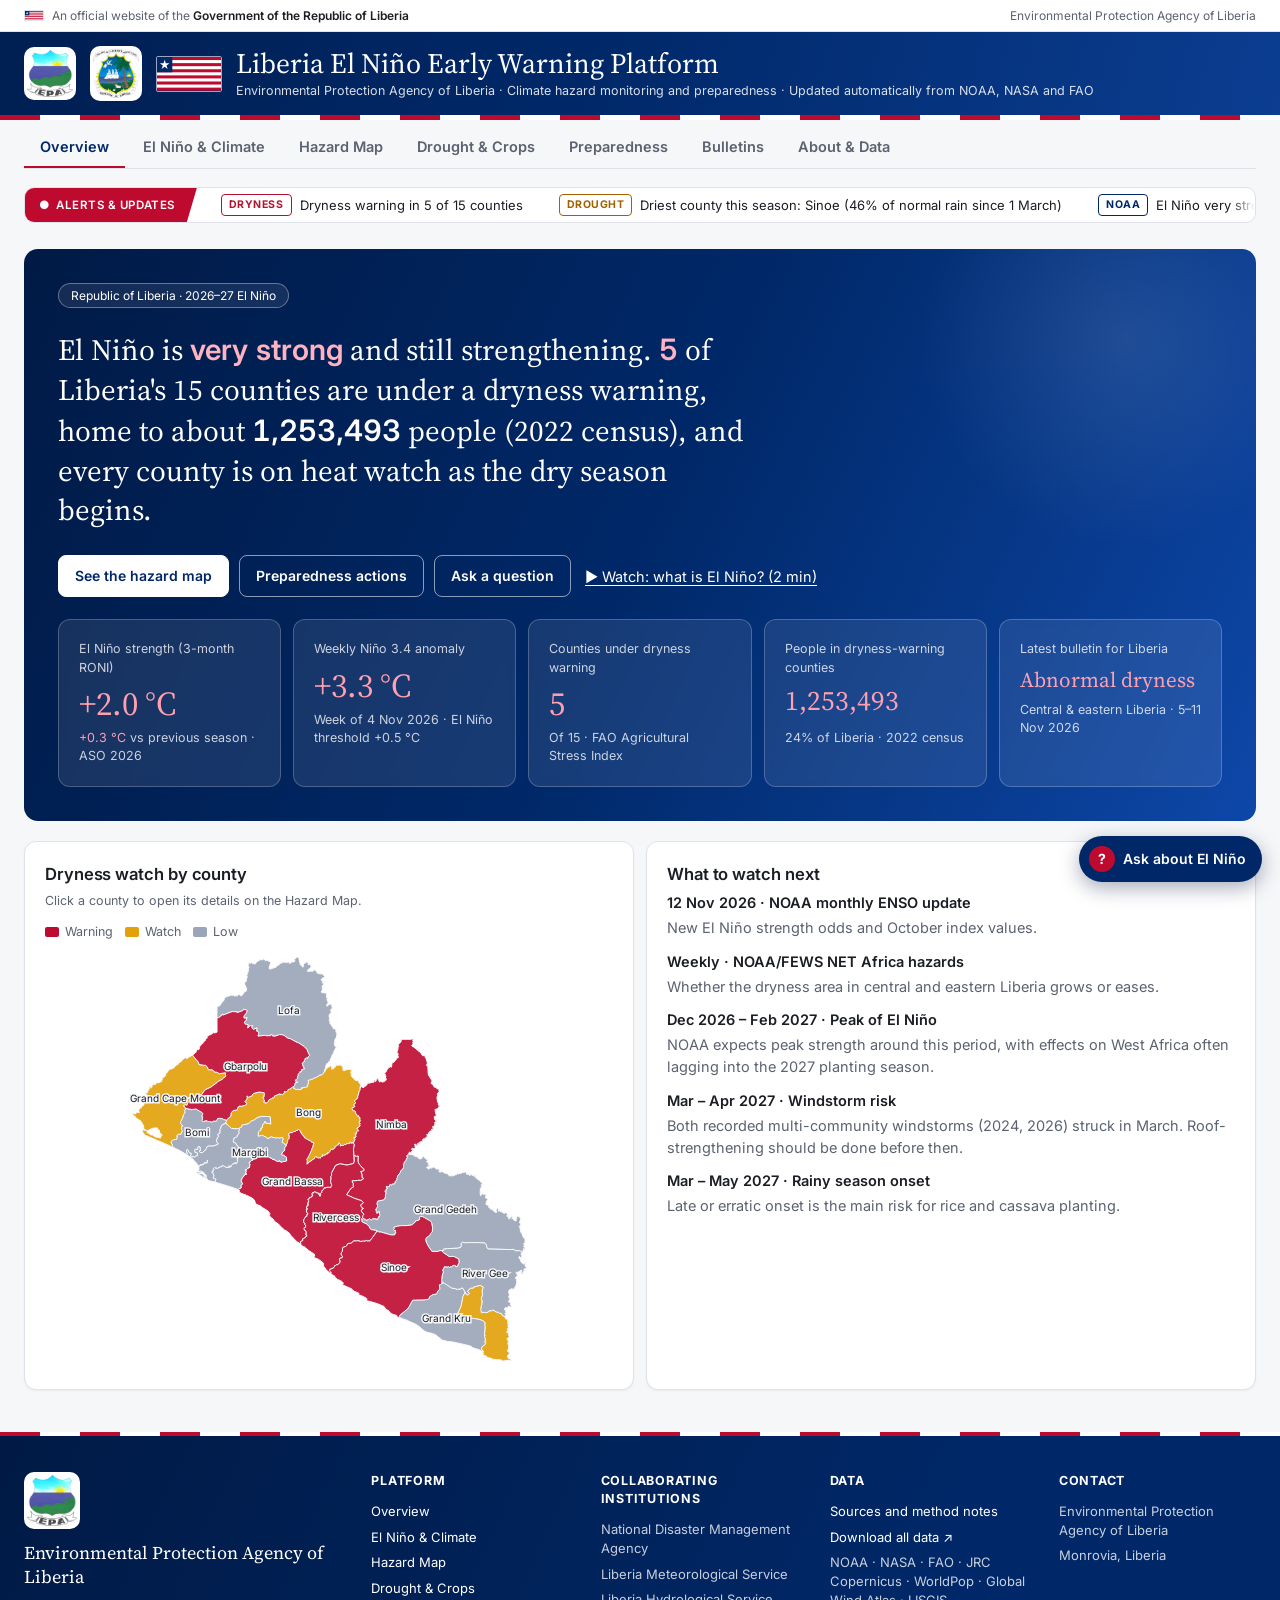
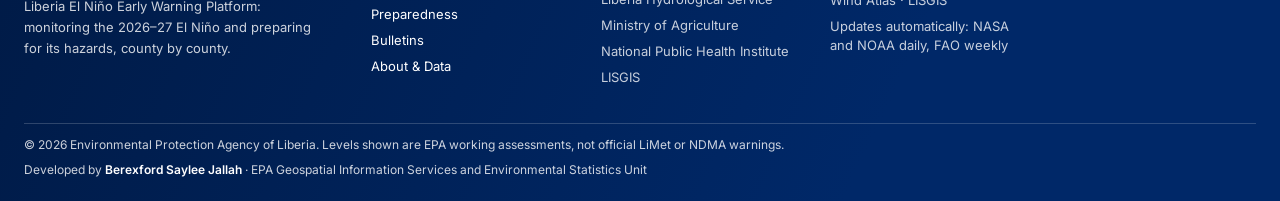
==== commit ef8dc376: "Add El Niño assistant chat box with approved FAQ and optional AI via EPA Google Apps Script Co-Autho" ====
--- a/docs/index.html
+++ b/docs/index.html
@@ -10,6 +10,8 @@
 <link rel="stylesheet" href="assets/theme.css">
 <script src="assets/d3.min.js"></script>
 <script src="assets/dash-runtime.js"></script>
+<script src="assets/ask-config.js"></script>
+<script src="assets/ask-remote.js"></script>
 </head>
 <body>
 <div id="dash-root" lang="en">
@@ -294,7 +296,7 @@
       <span class="lm-hero-eyebrow">Republic of Liberia · 2026–27 El Niño</span>
       <div class="lm-hero-top">
       <p class="lm-lede" data-read lang="en">El Niño is <b data-draw="strength_word" data-source="roni_latest" data-field="category" data-row="0">—</b> and still strengthening. <b data-draw="warn_count" data-source="county_counts" data-field="counties" data-where="level=Warning">—</b> of Liberia's 15 counties are under a dryness warning, home to about <b data-draw="exposed_word" data-source="exposed_pop" data-field="pop2022" data-where="hazard=dryness&amp;level=Warning">—</b> people (2022 census), and every county is on heat watch as the dry season begins.</p>
-        <div class="lm-hero-cta"><button type="button" class="lm-cta lm-cta-main" data-goto="hazards">See the hazard map</button><button type="button" class="lm-cta" data-goto="prepare">Preparedness actions</button><button type="button" class="lm-hero-link" id="lm-watch">▶ Watch: what is El Niño? (2 min)</button></div>
+        <div class="lm-hero-cta"><button type="button" class="lm-cta lm-cta-main" data-goto="hazards">See the hazard map</button><button type="button" class="lm-cta" data-goto="prepare">Preparedness actions</button><button type="button" class="lm-cta" data-ask-open>Ask a question</button><button type="button" class="lm-hero-link" id="lm-watch">▶ Watch: what is El Niño? (2 min)</button></div>
       </div>
       <div class="lm-tiles">
         <div class="lm-card lm-accent" id="tile-roni">
@@ -740,6 +742,16 @@
       <div data-draw="catalogue" data-source="nino_regions ocean_pacific fao_county fao_map liberia_hazards windstorm_events"></div>
     </div>
   </section>
+
+  <button type="button" class="lm-ask-fab" id="lm-ask-fab" aria-controls="lm-ask" aria-expanded="false"><span class="lm-ask-fab-i" aria-hidden="true">?</span><span class="lm-ask-fab-t">Ask about El Niño</span></button>
+  <aside class="lm-ask" id="lm-ask" aria-label="El Niño assistant" hidden>
+    <div class="lm-ask-head">
+      <div><h3 class="lm-ask-title">Ask about El Niño</h3><p class="lm-ask-sub">Answers from EPA Liberia's approved information and this platform's data</p></div>
+      <button type="button" class="lm-ask-x" id="lm-ask-close" aria-label="Close">✕</button>
+    </div>
+    <div class="lm-ask-body" data-draw="assistant" data-source="faq enso_status roni_latest latest_hazard hazard_watch flood_areas fao_map_areas district_pop clan_pop county_pop windstorm_by_county">—</div>
+    <p class="lm-ask-note">Automated assistant (answers pending EPA review). Not an official LiMet or NDMA warning. Please do not type names or phone numbers.</p>
+  </aside>
 
   <footer class="lm-foot">
     <div class="lm-foot-brand">
@@ -958,7 +970,7 @@
 });
 
 
-LM.SOURCES = [{"group": "Climate & ocean", "id": "noaa", "name": "El Niño indices and outlook", "provider": "NOAA Climate Prediction Center", "feeds": "Overview, El Niño & Climate", "detail": "RONI, weekly and monthly Niño indices, official probability and strength outlook, monthly ENSO discussion", "cadence": "Daily check", "stale": 12, "latest": ["nino_regions", "week"], "licence": "US Government work, free to reuse", "url": "https://www.cpc.ncep.noaa.gov/products/analysis_monitoring/enso_advisory/", "datasets": ["roni", "nino_regions", "nino_monthly", "outlook", "enso_status"], "note": "NOAA Climate Prediction Center data files (RONI table, weekly and monthly Niño indices, official ENSO probability and strength tables, monthly ENSO discussion), checked daily by a scheduled task. NOAA's monthly ENSO discussion comes out on the second Thursday of each month; the hazards outlook weekly. The platform updates itself automatically: NASA maps daily, NOAA El Niño data daily, FAO drought data weekly."}, {"group": "Climate & ocean", "id": "nasa", "name": "Ocean warmth and rainfall maps", "provider": "NASA GIBS (GHRSST MUR, GPM IMERG)", "feeds": "El Niño & Climate: ocean and rain monitor", "detail": "Daily sea-surface temperature anomaly and satellite rainfall, last 30 days", "cadence": "Daily", "stale": 3, "latest": ["ocean_pacific", "days"], "licence": "NASA imagery, free to reuse", "url": "https://nasa-gibs.github.io/gibs-api-docs/", "datasets": ["ocean_pacific", "ocean_wafrica", "rain_wafrica"], "note": "NASA GIBS imagery of GHRSST Level 4 MUR sea-surface temperature anomaly and GPM IMERG daily precipitation rate, last 30 days, with values read from NASA's published colour tables; NASA imagery is free to reuse. Rebuilt daily by a scheduled task."}, {"group": "Climate & ocean", "id": "video", "name": "What is El Niño? (video)", "provider": "NOAA SciJinks", "feeds": "El Niño & Climate: explainer video", "detail": "2 min 25 s plain-language explainer, played from YouTube only when a viewer presses play", "cadence": "Fixed", "stale": null, "latest": null, "licence": "US Government work (NOAA)", "url": "https://www.youtube.com/watch?v=57S0Rw9L_hw", "datasets": [], "note": "Embedded with YouTube's privacy-enhanced mode (youtube-nocookie.com); nothing loads from YouTube until a viewer presses play. If the player is blocked, the Watch on YouTube link opens it in a new tab."}, {"group": "Hazards", "id": "fao_county", "name": "County drought and rainfall indices", "provider": "FAO GIEWS ASIS", "feeds": "Overview, Hazard Map (dryness), Drought & Crops", "detail": "Agricultural Stress Index, Vegetation Health Index and satellite rainfall by county, every 10 days; FAO publishes several weeks behind", "cadence": "Weekly check", "stale": 60, "latest": ["fao_county", "asi_date"], "licence": "FAO open data", "url": "https://www.fao.org/giews/earthobservation/country/index.jsp?code=LBR", "datasets": ["fao_county", "fao_rain", "fao_asi_annual"], "note": "FAO GIEWS Agricultural Stress Index System (ASIS), Liberia county files for the Agricultural Stress Index, Vegetation Health Index and satellite rainfall estimate (FEWS NET RFE), refreshed automatically when FAO updates."}, {"group": "Hazards", "id": "fao_map", "name": "Crop stress map, 1 km", "provider": "FAO GIEWS ASIS map service", "feeds": "Drought & Crops map and district table", "detail": "1 km Agricultural Stress Index for cropland every 10 days, and drought frequency since 1984", "cadence": "Weekly check", "stale": 25, "latest": ["fao_map", "latest"], "licence": "FAO open data", "url": "https://www.fao.org/giews/earthobservation/", "datasets": ["fao_map", "fao_map_areas"], "note": "FAO ASIS 1 km Agricultural Stress Index (dekadal, Season 1, cropland) and Historic Agricultural Drought Frequency (30% threshold, 1984–2025), from FAO's map service; district and clan values are estimated from the map."}, {"group": "Hazards", "id": "jrc", "name": "River flood zones", "provider": "JRC Copernicus Emergency Management Service", "feeds": "Hazard Map (flood exposure), flood map and tables", "detail": "Flood depth for 1-in-10, 100 and 500-year river floods, about 90 m, version 2.1", "cadence": "Fixed", "stale": null, "latest": null, "licence": "Free to reuse", "url": "https://data.jrc.ec.europa.eu/", "datasets": ["flood_map", "flood_areas"], "note": "JRC Copernicus Emergency Management Service Global River Flood Hazard Maps, version 2.1 (Baugh et al. 2024), flood depth for 1-in-10, 1-in-100 and 1-in-500-year river floods at about 90 m, free to reuse; combined with WorldPop 2025 constrained population at 100 m (CC BY 4.0), scaled to 2022 census district totals, to count people and area in the flood zone of every county, district and clan. River floods only; coastal surge and urban drainage flooding are not included."}, {"group": "Hazards", "id": "gwa", "name": "Average wind", "provider": "Global Wind Atlas 3 (DTU, World Bank / ESMAP)", "feeds": "Hazard Map (wind context layers)", "detail": "Mean wind speed and power at 10, 50 and 100 m on a 250 m grid", "cadence": "Fixed", "stale": null, "latest": null, "licence": "CC BY 4.0", "url": "https://globalwindatlas.info/", "datasets": ["wind_zones"], "note": "Global Wind Atlas 3 (DTU, with the World Bank / ESMAP), mean wind speed and power density at 10, 50 and 100 m, 250 m grid, CC BY 4.0; averaged over each county, district and clan."}, {"group": "Hazards", "id": "storms", "name": "Windstorm records", "provider": "NDMA, IFRC, allAfrica", "feeds": "Hazard Map (windstorm)", "detail": "Damaging windstorm events in Liberia since 2024, with counties and towns named", "cadence": "Added by EPA", "stale": null, "latest": ["windstorm_events", "start"], "licence": "Cited reports", "url": null, "datasets": ["windstorm_events", "windstorm_event_counties"], "note": "NDMA briefing via allAfrica (Mar 2024); IFRC DREF Operation MDRLR010 (Apr 2026); allAfrica (Apr 2026)."}, {"group": "Hazards", "id": "bulletins", "name": "Regional hazard bulletins", "provider": "NOAA CPC / FEWS NET, AGRHYMET", "feeds": "Bulletins, Overview, Hazard Map (heat)", "detail": "Weekly Africa hazards outlooks and seasonal updates that name Liberia", "cadence": "Added by EPA", "stale": 14, "latest": ["liberia_hazards", "issued"], "licence": "US Government work; AGRHYMET public bulletins", "url": "https://www.cpc.ncep.noaa.gov/products/international/africa/", "datasets": ["liberia_hazards"], "note": "NOAA CPC / FEWS NET Africa and Global Weather Hazards (Oct–Nov 2026); AGRHYMET seasonal update (30 Jul 2026)."}, {"group": "People & places", "id": "bounds", "name": "County, district and clan boundaries", "provider": "LISGIS", "feeds": "All maps", "detail": "2022 boundaries: 15 counties, 160 districts and 902 named clans", "cadence": "Fixed", "stale": null, "latest": null, "licence": "LISGIS", "url": null, "datasets": ["counties", "districts", "clans"], "note": "LISGIS 2022 county, district and clan boundaries with names and codes, simplified for the web. They match the 2022 census district tables one to one."}, {"group": "People & places", "id": "census", "name": "2022 Population and Housing Census", "provider": "LISGIS", "feeds": "Population everywhere on the platform, down to clan", "detail": "People, men, women and households by county (15), district (160) and clan (902), on the 2022 maps", "cadence": "Fixed", "stale": null, "latest": null, "licence": "LISGIS", "url": null, "datasets": ["district_pop", "clan_pop"], "note": "LISGIS 2022 Liberia Population and Housing Census tables by county, district and clan, matched to the LISGIS 2022 maps by code. The three tables agree exactly: clans add up to their districts and districts to their counties, 5,250,187 people and 1,477,787 households in all. One clan, Gorblah (Klay District, Bomi), has no row in the clan table and is taken as Klay's district figure minus its other clans (5,393 people, 783 households). These tables replace the earlier figures read from the final-results report (June 2023), which put a few dozen people in different districts within Grand Cape Mount and Lofa (up to 75 per district), omitted Owensgrove and four Sinoe districts, and printed Gounwolaila under the wrong counties. County area in the LISGIS table is in square miles."}, {"group": "People & places", "id": "worldpop", "name": "Where people live within districts", "provider": "WorldPop", "feeds": "Flood exposure (who lives inside the flood zone)", "detail": "2025 constrained population at 100 m, used only to place census people inside or outside the flood zone", "cadence": "Fixed", "stale": null, "latest": null, "licence": "CC BY 4.0", "url": "https://www.worldpop.org/", "datasets": ["flood_areas"], "note": "Census figures say how many people live in each clan and district, not where within it. WorldPop's 100 m grid is used to estimate what share of each clan's census population lives inside the flood zone. Where WorldPop shows no settlement in a clan, people are assumed to be spread like the land."}];
+LM.SOURCES = [{"group": "Climate & ocean", "id": "noaa", "name": "El Niño indices and outlook", "provider": "NOAA Climate Prediction Center", "feeds": "Overview, El Niño & Climate", "detail": "RONI, weekly and monthly Niño indices, official probability and strength outlook, monthly ENSO discussion", "cadence": "Daily check", "stale": 12, "latest": ["nino_regions", "week"], "licence": "US Government work, free to reuse", "url": "https://www.cpc.ncep.noaa.gov/products/analysis_monitoring/enso_advisory/", "datasets": ["roni", "nino_regions", "nino_monthly", "outlook", "enso_status"], "note": "NOAA Climate Prediction Center data files (RONI table, weekly and monthly Niño indices, official ENSO probability and strength tables, monthly ENSO discussion), checked daily by a scheduled task. NOAA's monthly ENSO discussion comes out on the second Thursday of each month; the hazards outlook weekly. The platform updates itself automatically: NASA maps daily, NOAA El Niño data daily, FAO drought data weekly."}, {"group": "Climate & ocean", "id": "nasa", "name": "Ocean warmth and rainfall maps", "provider": "NASA GIBS (GHRSST MUR, GPM IMERG)", "feeds": "El Niño & Climate: ocean and rain monitor", "detail": "Daily sea-surface temperature anomaly and satellite rainfall, last 30 days", "cadence": "Daily", "stale": 3, "latest": ["ocean_pacific", "days"], "licence": "NASA imagery, free to reuse", "url": "https://nasa-gibs.github.io/gibs-api-docs/", "datasets": ["ocean_pacific", "ocean_wafrica", "rain_wafrica"], "note": "NASA GIBS imagery of GHRSST Level 4 MUR sea-surface temperature anomaly and GPM IMERG daily precipitation rate, last 30 days, with values read from NASA's published colour tables; NASA imagery is free to reuse. Rebuilt daily by a scheduled task."}, {"group": "Climate & ocean", "id": "video", "name": "What is El Niño? (video)", "provider": "NOAA SciJinks", "feeds": "El Niño & Climate: explainer video", "detail": "2 min 25 s plain-language explainer, played from YouTube only when a viewer presses play", "cadence": "Fixed", "stale": null, "latest": null, "licence": "US Government work (NOAA)", "url": "https://www.youtube.com/watch?v=57S0Rw9L_hw", "datasets": [], "note": "Embedded with YouTube's privacy-enhanced mode (youtube-nocookie.com); nothing loads from YouTube until a viewer presses play. If the player is blocked, the Watch on YouTube link opens it in a new tab."}, {"group": "Hazards", "id": "fao_county", "name": "County drought and rainfall indices", "provider": "FAO GIEWS ASIS", "feeds": "Overview, Hazard Map (dryness), Drought & Crops", "detail": "Agricultural Stress Index, Vegetation Health Index and satellite rainfall by county, every 10 days; FAO publishes several weeks behind", "cadence": "Weekly check", "stale": 60, "latest": ["fao_county", "asi_date"], "licence": "FAO open data", "url": "https://www.fao.org/giews/earthobservation/country/index.jsp?code=LBR", "datasets": ["fao_county", "fao_rain", "fao_asi_annual"], "note": "FAO GIEWS Agricultural Stress Index System (ASIS), Liberia county files for the Agricultural Stress Index, Vegetation Health Index and satellite rainfall estimate (FEWS NET RFE), refreshed automatically when FAO updates."}, {"group": "Hazards", "id": "fao_map", "name": "Crop stress map, 1 km", "provider": "FAO GIEWS ASIS map service", "feeds": "Drought & Crops map and district table", "detail": "1 km Agricultural Stress Index for cropland every 10 days, and drought frequency since 1984", "cadence": "Weekly check", "stale": 25, "latest": ["fao_map", "latest"], "licence": "FAO open data", "url": "https://www.fao.org/giews/earthobservation/", "datasets": ["fao_map", "fao_map_areas"], "note": "FAO ASIS 1 km Agricultural Stress Index (dekadal, Season 1, cropland) and Historic Agricultural Drought Frequency (30% threshold, 1984–2025), from FAO's map service; district and clan values are estimated from the map."}, {"group": "Hazards", "id": "jrc", "name": "River flood zones", "provider": "JRC Copernicus Emergency Management Service", "feeds": "Hazard Map (flood exposure), flood map and tables", "detail": "Flood depth for 1-in-10, 100 and 500-year river floods, about 90 m, version 2.1", "cadence": "Fixed", "stale": null, "latest": null, "licence": "Free to reuse", "url": "https://data.jrc.ec.europa.eu/", "datasets": ["flood_map", "flood_areas"], "note": "JRC Copernicus Emergency Management Service Global River Flood Hazard Maps, version 2.1 (Baugh et al. 2024), flood depth for 1-in-10, 1-in-100 and 1-in-500-year river floods at about 90 m, free to reuse; combined with WorldPop 2025 constrained population at 100 m (CC BY 4.0), scaled to 2022 census district totals, to count people and area in the flood zone of every county, district and clan. River floods only; coastal surge and urban drainage flooding are not included."}, {"group": "Hazards", "id": "gwa", "name": "Average wind", "provider": "Global Wind Atlas 3 (DTU, World Bank / ESMAP)", "feeds": "Hazard Map (wind context layers)", "detail": "Mean wind speed and power at 10, 50 and 100 m on a 250 m grid", "cadence": "Fixed", "stale": null, "latest": null, "licence": "CC BY 4.0", "url": "https://globalwindatlas.info/", "datasets": ["wind_zones"], "note": "Global Wind Atlas 3 (DTU, with the World Bank / ESMAP), mean wind speed and power density at 10, 50 and 100 m, 250 m grid, CC BY 4.0; averaged over each county, district and clan."}, {"group": "Hazards", "id": "storms", "name": "Windstorm records", "provider": "NDMA, IFRC, allAfrica", "feeds": "Hazard Map (windstorm)", "detail": "Damaging windstorm events in Liberia since 2024, with counties and towns named", "cadence": "Added by EPA", "stale": null, "latest": ["windstorm_events", "start"], "licence": "Cited reports", "url": null, "datasets": ["windstorm_events", "windstorm_event_counties"], "note": "NDMA briefing via allAfrica (Mar 2024); IFRC DREF Operation MDRLR010 (Apr 2026); allAfrica (Apr 2026)."}, {"group": "Hazards", "id": "bulletins", "name": "Regional hazard bulletins", "provider": "NOAA CPC / FEWS NET, AGRHYMET", "feeds": "Bulletins, Overview, Hazard Map (heat)", "detail": "Weekly Africa hazards outlooks and seasonal updates that name Liberia", "cadence": "Added by EPA", "stale": 14, "latest": ["liberia_hazards", "issued"], "licence": "US Government work; AGRHYMET public bulletins", "url": "https://www.cpc.ncep.noaa.gov/products/international/africa/", "datasets": ["liberia_hazards"], "note": "NOAA CPC / FEWS NET Africa and Global Weather Hazards (Oct–Nov 2026); AGRHYMET seasonal update (30 Jul 2026)."}, {"group": "People & places", "id": "bounds", "name": "County, district and clan boundaries", "provider": "LISGIS", "feeds": "All maps", "detail": "2022 boundaries: 15 counties, 160 districts and 902 named clans", "cadence": "Fixed", "stale": null, "latest": null, "licence": "LISGIS", "url": null, "datasets": ["counties", "districts", "clans"], "note": "LISGIS 2022 county, district and clan boundaries with names and codes, simplified for the web. They match the 2022 census district tables one to one."}, {"group": "People & places", "id": "census", "name": "2022 Population and Housing Census", "provider": "LISGIS", "feeds": "Population everywhere on the platform, down to clan", "detail": "People, men, women and households by county (15), district (160) and clan (902), on the 2022 maps", "cadence": "Fixed", "stale": null, "latest": null, "licence": "LISGIS", "url": null, "datasets": ["district_pop", "clan_pop"], "note": "LISGIS 2022 Liberia Population and Housing Census tables by county, district and clan, matched to the LISGIS 2022 maps by code. The three tables agree exactly: clans add up to their districts and districts to their counties, 5,250,187 people and 1,477,787 households in all. One clan, Gorblah (Klay District, Bomi), has no row in the clan table and is taken as Klay's district figure minus its other clans (5,393 people, 783 households). These tables replace the earlier figures read from the final-results report (June 2023), which put a few dozen people in different districts within Grand Cape Mount and Lofa (up to 75 per district), omitted Owensgrove and four Sinoe districts, and printed Gounwolaila under the wrong counties. County area in the LISGIS table is in square miles."}, {"group": "People & places", "id": "worldpop", "name": "Where people live within districts", "provider": "WorldPop", "feeds": "Flood exposure (who lives inside the flood zone)", "detail": "2025 constrained population at 100 m, used only to place census people inside or outside the flood zone", "cadence": "Fixed", "stale": null, "latest": null, "licence": "CC BY 4.0", "url": "https://www.worldpop.org/", "datasets": ["flood_areas"], "note": "Census figures say how many people live in each clan and district, not where within it. WorldPop's 100 m grid is used to estimate what share of each clan's census population lives inside the flood zone. Where WorldPop shows no settlement in a clan, people are assumed to be spread like the land."}, {"group": "People & places", "id": "faq", "name": "El Niño assistant answers", "provider": "EPA Liberia", "feeds": "Ask about El Niño (chat box)", "detail": "20 approved questions and answers, answer rules and contacts (draft, pending EPA review)", "cadence": "Added by EPA", "stale": null, "latest": null, "licence": "EPA Liberia", "url": null, "datasets": ["faq"], "note": "The chat box answers from these approved answers and from this platform's own data for the county, district or clan a visitor names. On the public website, when EPA's Google Apps Script is switched on, Google's Gemini model writes each answer from the same material; questions are logged in EPA's Google Sheet without names or phone numbers."}];
 LM.srcLatest = (src) => {
   if (!src.latest) return { status: 'ok', date: null };
   const [id, f] = src.latest, d = dash.data(id);
@@ -2283,6 +2295,237 @@
 });
 
 })();</script>
+<style>
+.lm-ask-fab { position: fixed; right: 18px; bottom: 18px; z-index: 60; display: inline-flex; align-items: center; gap: 8px; font: inherit; font-size: 14px; font-weight: var(--cds-font-weight-medium); color: #fff; background: var(--lr-blue); border: 0; border-radius: 999px; padding: 10px 16px 10px 10px; cursor: pointer; box-shadow: 0 6px 20px rgba(0,20,60,.35); }
+.lm-ask-fab:hover { background: #0d47a8; }
+.lm-ask-fab-i { width: 26px; height: 26px; border-radius: 50%; background: var(--lr-red); display: inline-grid; place-items: center; font-weight: 700; }
+.lm-ask-fab[aria-expanded="true"] { display: none; }
+.lm-ask { position: fixed; right: 18px; bottom: 18px; z-index: 61; width: min(400px, calc(100vw - 24px)); height: min(620px, calc(100vh - 36px)); display: flex; flex-direction: column; background: var(--color-panel); color: var(--color-fg); border: 1px solid var(--color-border-line); border-radius: 14px; box-shadow: 0 14px 40px rgba(0,20,60,.35); overflow: hidden; }
+.lm-ask[hidden] { display: none; }
+.lm-ask-head { display: flex; justify-content: space-between; gap: 10px; align-items: flex-start; padding: 12px 14px; background: var(--lr-blue); color: #fff; border-bottom: 3px solid var(--lr-red); }
+.lm-ask-title { margin: 0; font-size: 16px; color: #fff; }
+.lm-ask-sub { margin: 2px 0 0; font-size: 12px; color: rgba(255,255,255,.8); }
+.lm-ask-x { background: transparent; border: 0; color: #fff; font-size: 16px; cursor: pointer; padding: 2px 6px; }
+.lm-ask-body { flex: 1; min-height: 0; display: flex; flex-direction: column; }
+.lm-ask-log { flex: 1; overflow-y: auto; padding: 12px; display: flex; flex-direction: column; gap: 10px; }
+.lm-ask-msg { max-width: 92%; padding: 9px 12px; border-radius: 12px; font-size: 14px; line-height: 1.45; white-space: pre-wrap; overflow-wrap: anywhere; }
+.lm-ask-msg p { margin: 0 0 6px; } .lm-ask-msg p:last-child { margin: 0; }
+.lm-ask-me { align-self: flex-end; background: var(--lr-blue); color: #fff; border-bottom-right-radius: 4px; }
+.lm-ask-bot { align-self: flex-start; background: var(--color-bg); border: 1px solid var(--color-border-line); border-bottom-left-radius: 4px; }
+.lm-ask-bot h4 { margin: 0 0 4px; font-size: 14px; }
+.lm-ask-bot ul { margin: 4px 0; padding-left: 18px; } .lm-ask-bot li { margin: 2px 0; }
+.lm-ask-src { display: block; margin-top: 6px; font-size: 11px; color: var(--color-fg-muted); white-space: normal; }
+.lm-ask-chips { display: flex; flex-wrap: wrap; gap: 6px; padding: 0 12px 8px; }
+.lm-ask-chip { font: inherit; font-size: 12px; border: 1px solid var(--color-border-line); background: var(--color-panel); color: var(--color-fg); border-radius: 999px; padding: 4px 10px; cursor: pointer; text-align: left; }
+.lm-ask-chip:hover { border-color: var(--lr-blue); }
+.lm-ask-form { display: flex; gap: 6px; padding: 10px 12px; border-top: 1px solid var(--color-border-line); }
+.lm-ask-in { flex: 1; min-width: 0; font: inherit; font-size: 14px; padding: 8px 10px; border: 1px solid var(--color-border-line); border-radius: 8px; background: var(--color-bg); color: var(--color-fg); }
+.lm-ask-send { font: inherit; font-size: 14px; padding: 8px 14px; border: 0; border-radius: 8px; background: var(--lr-blue); color: #fff; cursor: pointer; }
+.lm-ask-send:disabled { opacity: .5; cursor: default; }
+.lm-ask-opts { display: flex; align-items: center; justify-content: space-between; gap: 8px; padding: 0 12px 8px; font-size: 12px; color: var(--color-fg-muted); }
+.lm-ask-opts label { display: inline-flex; align-items: center; gap: 5px; cursor: pointer; }
+.lm-ask-mode { font-size: 11px; border-radius: 999px; padding: 1px 8px; border: 1px solid var(--color-border-line); }
+.lm-ask-typing { font-size: 13px; color: var(--color-fg-muted); font-style: italic; }
+.lm-ask-note { margin: 0; padding: 6px 12px 10px; font-size: 11px; color: var(--color-fg-muted); }
+@media (max-width: 520px) { .lm-ask { right: 0; bottom: 0; width: 100vw; height: 100dvh; border-radius: 0; } .lm-ask-fab-t { display: none; } .lm-ask-fab { padding: 10px; } }
+@media print { .lm-ask, .lm-ask-fab { display: none !important; } }
+</style>
+<script>(function () {
+
+/* El Niño assistant. Answers from the approved FAQ and the platform's data. On the public site, when EPA's
+   Apps Script address is set, an AI writes the answer from the same material (window.LM_ASK_REMOTE, public site only). */
+window.LMA = {
+  norm: (s) => String(s || '').normalize('NFKD').replace(/[̀-ͯ]/g, '').toLowerCase().replace(/[^a-z0-9]+/g, ' ').trim(),
+  // Place names that are also everyday words are matched only when the question says "clan" or "district".
+  SKIP: new Set(['mango', 'manna', 'omega', 'rehab', 'glow', 'clan 1', 'clan 2', 'town hall', 'town hall community', 'police station', 'power plant', 'fair ground', 'pipe line', 'own your own', 'fish market', 'water tower', 'plank field', 'hope community', 'success community', 'point four', 'double bridge', 'big town', 'fish town', 'sand town', 'rock town', 'ocean view', 'river view', 'sports commission', 'police academy', 'island clinic', 'shoe factory', 'iron factory', 'cow factory', 'chocolate city', 'cassava hill']),
+  ALIAS: { monrovia: ['district', 'Montserrado', 'Greater Monrovia'] },
+  fmt: (n) => n == null || !isFinite(n) ? '—' : Math.round(Number(n)).toLocaleString('en-US'),
+  get(id) { const d = dash.data(id); return d.status === 'ok' && Array.isArray(d.data) ? d.data : []; },
+  index() {
+    const rows = LMA.get('flood_areas');
+    if (LMA._idx && LMA._idxN === rows.length) return LMA._idx;
+    const out = [];
+    rows.forEach((r) => {
+      const name = r.level === 'county' ? r.county : r.level === 'district' ? r.district : r.clan;
+      const n = LMA.norm(name);
+      if (n) out.push({ n, level: r.level, county: r.county, district: r.district || '', clan: r.clan || '', clan_id: r.clan_id || '', key: r.key, name });
+    });
+    LMA._idx = out; LMA._idxN = rows.length;
+    return out;
+  },
+  findPlaces(q) {
+    const t = ' ' + LMA.norm(q) + ' ';
+    const explicit = /\b(clan|district)\b/.test(t);
+    let hits = LMA.index().filter((p) => {
+      if (!t.includes(' ' + p.n + ' ')) return false;
+      if (p.level === 'county') return true;
+      const one = !p.n.includes(' ');
+      if (LMA.SKIP.has(p.n) || (one && p.n.length < 5)) return explicit;
+      return true;
+    });
+    Object.entries(LMA.ALIAS).forEach(([w, [lv, c, d]]) => {
+      if (t.includes(' ' + w + ' ') && !hits.length) { const p = LMA.index().find((x) => x.level === lv && x.county === c && x.district === d); if (p) hits.push(p); }
+    });
+    // Keep the most specific names: drop a match whose name sits inside a longer matched name.
+    hits = hits.filter((p) => !hits.some((o) => o !== p && o.n.length > p.n.length && (' ' + o.n + ' ').includes(' ' + p.n + ' ')));
+    // A county named alongside one of its own districts or clans adds nothing.
+    hits = hits.filter((p) => !(p.level === 'county' && hits.some((o) => o.level !== 'county' && o.county === p.county)));
+    const rank = { clan: 0, district: 1, county: 2 };
+    return hits.sort((a, b) => rank[a.level] - rank[b.level]).slice(0, 3);
+  },
+  // Plain-language facts about one place, used both for the offline answer and as the AI's material.
+  placeFacts(p) {
+    const fl = LMA.get('flood_areas').find((r) => r.key === p.key);
+    const fa = LMA.get('fao_map_areas').find((r) => r.key === p.key);
+    const hw = LMA.get('hazard_watch').find((r) => r.county === p.county);
+    const ws = LMA.get('windstorm_by_county').find((r) => r.county === p.county);
+    let pop = null, hh = null;
+    if (p.level === 'county') { const c = LMA.get('county_pop').find((r) => r.county === p.county); if (c) { pop = c.pop2022; hh = c.households2022; } }
+    else if (p.level === 'district') { const d = LMA.get('district_pop').find((r) => r.county === p.county && r.district === p.district); if (d) { pop = d.pop2022; hh = d.households2022; } }
+    else { const c = LMA.get('clan_pop').find((r) => r.key === p.key); if (c) { pop = c.pop2022; hh = c.households; } }
+    const title = p.level === 'county' ? `${p.county} County` : p.level === 'district' ? `${p.district} District, ${p.county} County` : `${p.clan} clan, ${p.district} District, ${p.county} County`;
+    const lines = [];
+    if (pop != null) lines.push(`People (2022 census): ${LMA.fmt(pop)}${hh ? `, in ${LMA.fmt(hh)} households` : ''}.`);
+    if (fl) lines.push(`Flood exposure: ${fl.flood_level}. About ${LMA.fmt(fl.rp100_pop)} people (${fl.rp100_pop_pct}%) live in the 1-in-100-year river flood zone (JRC flood maps).`);
+    if (hw) {
+      lines.push(`Dryness (${p.level === 'county' ? 'county' : p.county + ' County'} level): ${hw.dryness}. ${hw.dryness_basis || ''}`.trim());
+      lines.push(`Heat (${p.level === 'county' ? 'county' : p.county + ' County'} level): ${hw.heat}. ${hw.heat_basis || ''}`.trim());
+    }
+    if (fa && fa.stressed_pct != null) lines.push(`Crop stress (FAO 1 km map, 10 days from ${fa.date}): ${fa.stressed_pct}% of cropland under stress${fa.hdf_pct != null ? `; since 1984, drought has hit cropland here in about ${fa.hdf_pct}% of seasons` : ''}.`);
+    if (ws) lines.push(`Damaging windstorms recorded in ${p.county} County since 2024: ${ws.events}.`);
+    if (p.county === 'Montserrado' && fl && fl.rp100_pop_pct >= 30) lines.push('Note: the global flood model overstates flooding in some Monrovia townships; check locally.');
+    return { title, lines };
+  },
+  statusFacts() {
+    const es = LMA.get('enso_status')[0], rl = LMA.get('roni_latest')[0], lh = LMA.get('latest_hazard')[0];
+    const lines = [];
+    if (es) lines.push(`NOAA status: ${es.alert} (monthly discussion of ${LM.fmtDate(es.discussion_date)}). ${es.synopsis}`);
+    if (rl) lines.push(`Latest El Niño index (RONI, ${rl.season}): ${LM.fmtC(rl.roni_c)}, ${rl.category} El Niño range. El Niño starts at +0.5 °C.`);
+    if (es && es.next_date) lines.push(`Next NOAA monthly update: ${LM.fmtDate(es.next_date)}.`);
+    if (lh) lines.push(`Latest bulletin naming Liberia (${lh.source}, ${lh.period}): ${lh.hazard} in ${lh.area}. ${lh.detail}`);
+    return { title: 'El Niño now', lines };
+  },
+  STEM: (w) => w.replace(/(ings|ing|ies|es|s)$/, ''),
+  rankFaq(q) {
+    const words = LMA.norm(q).split(' ').filter((w) => w.length > 2).map(LMA.STEM);
+    const stop = new Set(['what', 'the', 'and', 'how', 'can', 'for', 'does', 'doe', 'are', 'you', 'this', 'that', 'with', 'about', 'tell', 'mean', 'when', 'will', 'why', 'who', 'our', 'any', 'there', 'thi', 'get']);
+    const ws = words.filter((w) => !stop.has(w));
+    return LMA.get('faq').map((f) => {
+      const k = LMA.norm(f.k).split(' ').map(LMA.STEM), qq = LMA.norm(f.q).split(' ').map(LMA.STEM), aa = LMA.norm(f.a).split(' ').map(LMA.STEM);
+      let s = 0;
+      ws.forEach((w) => { s += k.includes(w) ? 3 : qq.includes(w) ? 2 : aa.includes(w) ? 0.5 : 0; });
+      return { f, s };
+    }).filter((x) => x.s > 0).sort((a, b) => b.s - a.s);
+  },
+  isStatusQ: (q) => { const t = LMA.norm(q); return /\b(nino|nina|enso)\b/.test(t) && /\b(now|current|currently|today|happening|this year|strong|strength|status|advisory|still|forecast|coming|outlook)\b/.test(t); },
+  // The answer the assistant gives without AI: approved FAQ text and platform facts.
+  offline(q) {
+    const places = LMA.findPlaces(q);
+    const ranked = LMA.rankFaq(q);
+    const blocks = [], related = [];
+    let src = [];
+    if (places.length) { places.forEach((p) => blocks.push(LMA.placeFacts(p))); src.push('Hazard Map and census data on this platform'); }
+    else if (LMA.isStatusQ(q) || (ranked[0] && ranked[0].f.live === 'status' && ranked[0].s >= 3)) { blocks.push(LMA.statusFacts()); src.push('NOAA Climate Prediction Center, via this platform'); }
+    if (!blocks.length && ranked[0] && ranked[0].s >= 2.5) {
+      blocks.push({ title: ranked[0].f.q, lines: [ranked[0].f.a] }); src.push("EPA's approved answers (draft)");
+      ranked.slice(1, 3).forEach((x) => { if (x.s >= 2) related.push(x.f.q); });
+    }
+    if (!blocks.length) {
+      blocks.push({ title: null, lines: ["I don't have an approved answer for that yet. Try asking about El Niño, your county, district or clan, floods, heat, dry spells or farming. For anything urgent, contact the National Disaster Management Agency (NDMA)."] });
+      related.push('Is El Niño happening now?', 'How does El Niño affect Liberia?', 'How can I get ready for floods?');
+    }
+    return { blocks, src: src.join('; '), related, places };
+  },
+  context(q) {
+    const places = LMA.findPlaces(q).map((p) => { const f = LMA.placeFacts(p); return f.title + ':\n- ' + f.lines.join('\n- '); }).join('\n\n');
+    const st = LMA.statusFacts();
+    return { places: places.slice(0, 4000), status: st.lines.join('\n').slice(0, 2000) };
+  }
+};
+
+dash.draw('assistant', {
+  mount(el) {
+    const remote = window.LM_ASK_REMOTE && window.LM_ASK_REMOTE.enabled ? window.LM_ASK_REMOTE : null;
+    const log = document.createElement('div'); log.className = 'lm-ask-log'; log.setAttribute('aria-live', 'polite');
+    const chips = document.createElement('div'); chips.className = 'lm-ask-chips';
+    const opts = document.createElement('div'); opts.className = 'lm-ask-opts';
+    const mode = document.createElement('span'); mode.className = 'lm-ask-mode'; mode.textContent = remote ? 'AI answers' : 'Approved answers';
+    mode.title = remote ? 'An AI writes each answer from EPA-approved information and this platform’s data.' : 'Answers come straight from EPA’s approved list and this platform’s data.';
+    const lr = document.createElement('label'); const cb = document.createElement('input'); cb.type = 'checkbox'; lr.append(cb, document.createTextNode('Answer in Liberian English')); lr.hidden = !remote;
+    opts.append(lr, mode);
+    const form = document.createElement('form'); form.className = 'lm-ask-form';
+    const input = document.createElement('input'); input.className = 'lm-ask-in'; input.type = 'text'; input.maxLength = 400; input.placeholder = 'Ask a question, or type your county or clan'; input.setAttribute('aria-label', 'Your question');
+    const send = document.createElement('button'); send.className = 'lm-ask-send'; send.type = 'submit'; send.textContent = 'Ask';
+    form.append(input, send);
+    el.append(log, chips, opts, form);
+    const history = [];
+    const scroll = () => { log.scrollTop = log.scrollHeight; };
+    const addMe = (text) => { const m = document.createElement('div'); m.className = 'lm-ask-msg lm-ask-me'; m.textContent = text; log.appendChild(m); scroll(); };
+    const addBot = (blocks, src) => {
+      const m = document.createElement('div'); m.className = 'lm-ask-msg lm-ask-bot';
+      blocks.forEach((b) => {
+        if (b.title) { const h = document.createElement('h4'); h.textContent = b.title; m.appendChild(h); }
+        if (b.lines.length > 1) { const ul = document.createElement('ul'); b.lines.forEach((l) => { const li = document.createElement('li'); li.textContent = l; ul.appendChild(li); }); m.appendChild(ul); }
+        else b.lines.forEach((l) => { const p = document.createElement('p'); p.textContent = l; m.appendChild(p); });
+      });
+      if (src) { const s = document.createElement('span'); s.className = 'lm-ask-src'; s.textContent = 'Source: ' + src; m.appendChild(s); }
+      log.appendChild(m); scroll();
+      return m;
+    };
+    const setChips = (list) => {
+      chips.replaceChildren();
+      list.forEach((t) => { const c = document.createElement('button'); c.type = 'button'; c.className = 'lm-ask-chip'; c.textContent = t; c.addEventListener('click', () => ask(t)); chips.appendChild(c); });
+      scroll();
+    };
+    let busy = false;
+    const ask = async (q) => {
+      q = String(q || '').trim().slice(0, 400);
+      if (!q || busy) return;
+      addMe(q); input.value = '';
+      const off = LMA.offline(q);
+      if (!remote) { addBot(off.blocks, off.src); setChips(off.related); history.push({ q, a: off.blocks.map((b) => b.lines.join(' ')).join(' ') }); return; }
+      busy = true; send.disabled = true; setChips([]);
+      const typing = document.createElement('div'); typing.className = 'lm-ask-typing'; typing.textContent = 'Writing an answer…'; log.appendChild(typing); scroll();
+      try {
+        const ctx = LMA.context(q);
+        const r = await remote.ask({ question: q, lang: cb.checked ? 'liberian-english' : 'english', places: ctx.places, status: ctx.status, history: history.slice(-3) });
+        typing.remove();
+        const paras = String(r.answer || '').split(/\n{2,}/).map((s) => s.trim()).filter(Boolean);
+        addBot([{ title: null, lines: paras.length ? [paras.join('\n\n')] : ['—'] }], 'AI answer from EPA-approved information and this platform’s data' + (off.places.length ? ' (' + off.places.map((p) => p.name).join(', ') + ')' : ''));
+        history.push({ q, a: String(r.answer || '').slice(0, 600) });
+        setChips(off.related);
+      } catch (e) {
+        typing.remove();
+        const why = e && e.code === 'limit' ? 'The AI assistant has reached its limit for now.' : 'The AI assistant could not be reached.';
+        addBot([{ title: null, lines: [why + ' Here is the approved answer instead.'] }].concat(off.blocks), off.src);
+        setChips(off.related);
+      } finally { busy = false; send.disabled = false; }
+    };
+    form.addEventListener('submit', (ev) => { ev.preventDefault(); ask(input.value); });
+    addBot([{ title: null, lines: ['Hello! Ask me about El Niño, or type the name of your county, district or clan to see its risks and what to do.'] }], null);
+    setChips(['Is El Niño happening now?', 'How does El Niño affect Liberia?', 'What is the risk in Bong?', 'How can I get ready for floods?', 'What can farmers do when dry spells are likely?']);
+    return { input };
+  },
+  update(el, made) {
+    // Read the sources here so they load when the assistant opens.
+    ['faq', 'enso_status', 'roni_latest', 'latest_hazard', 'hazard_watch', 'flood_areas', 'fao_map_areas', 'district_pop', 'clan_pop', 'county_pop', 'windstorm_by_county'].forEach((id) => dash.data(id));
+    const loading = ['faq', 'flood_areas', 'hazard_watch'].some((id) => dash.data(id).status === 'loading');
+    if (made && made.input) made.input.placeholder = loading ? 'Loading the platform’s data…' : 'Ask a question, or type your county or clan';
+  }
+});
+
+(function () {
+  const open = (on) => {
+    document.querySelectorAll('#lm-ask').forEach((p) => { p.hidden = !on; });
+    document.querySelectorAll('#lm-ask-fab').forEach((b) => b.setAttribute('aria-expanded', String(on)));
+    if (on) setTimeout(() => { const i = document.querySelector('#lm-ask .lm-ask-in'); if (i) i.focus(); }, 50);
+  };
+  document.querySelectorAll('#lm-ask-fab, [data-ask-open]').forEach((b) => b.addEventListener('click', () => open(true)));
+  document.querySelectorAll('#lm-ask-close').forEach((b) => b.addEventListener('click', () => open(false)));
+  document.addEventListener('keydown', (e) => { if (e.key === 'Escape') open(false); });
+})();
+
+})();</script>
 
 </div>
 </body>
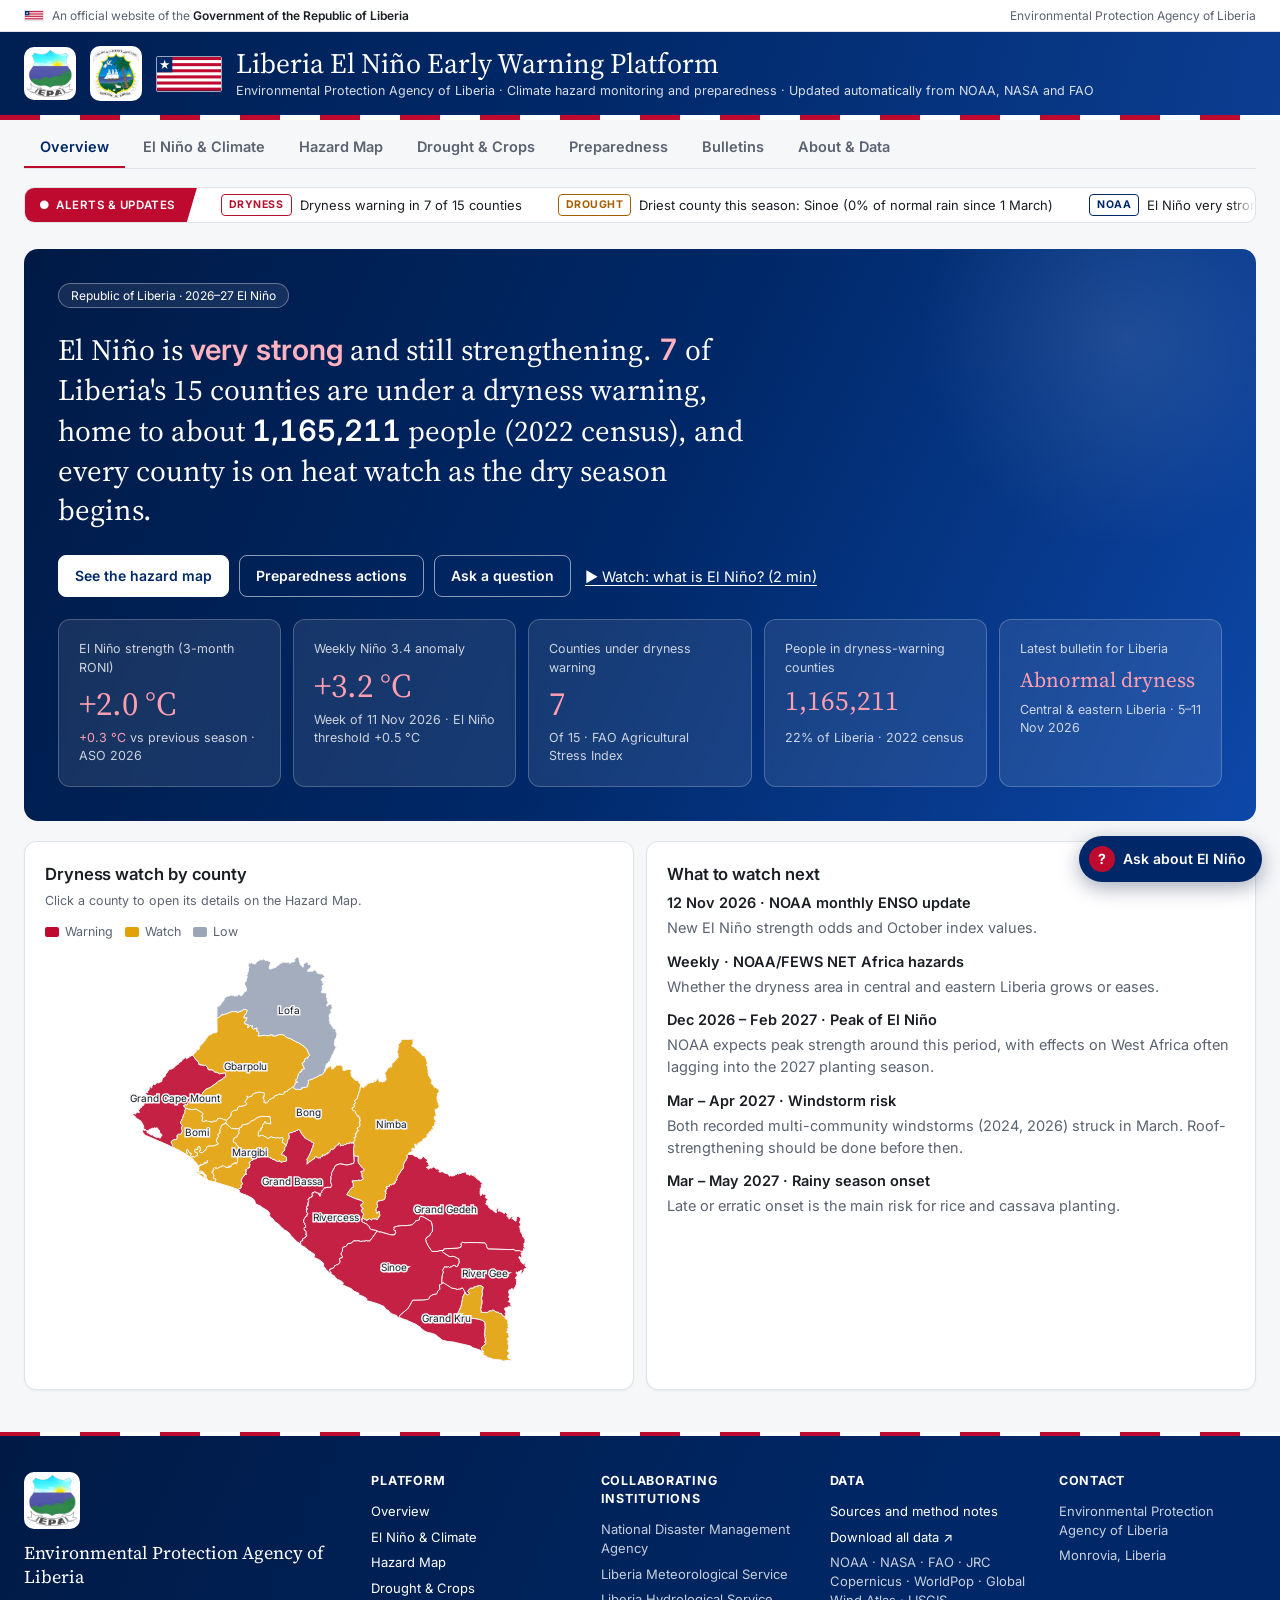
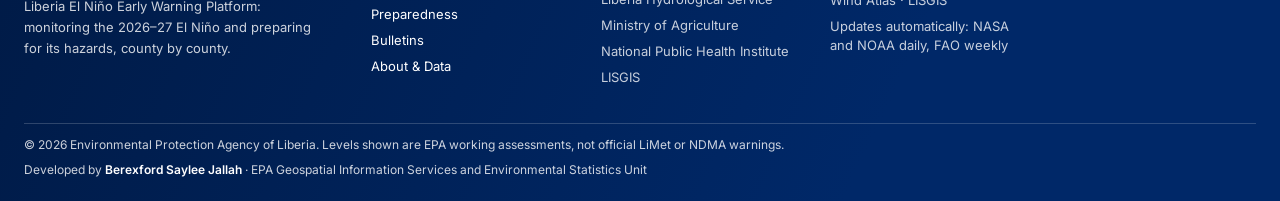
==== commit 7f9b2b9a: "Hazard Map: heat by district from the daily heat index, against each place's normal Co-Authored-By: " ====
--- a/docs/index.html
+++ b/docs/index.html
@@ -730,7 +730,7 @@
       <div class="lm-cards">
         <div><h3>Niño 3.4</h3><p>Sea temperature anomaly in the central-east equatorial Pacific, the main region used to track El Niño.</p></div>
         <div><h3>RONI</h3><p>NOAA's official index since Feb 2026: Niño 3.4 minus tropical-average warming, as a 3-month mean. El Niño is +0.5 °C or more. Weak 0.5–0.9, moderate 1.0–1.4, strong 1.5–1.9, very strong 2.0+.</p></div>
-        <div><h3>Warning / Watch / Low</h3><p>Dryness: share of cropland under drought stress (Warning 25% or more, Watch 10–25%). Flood exposure: share of people in the 1-in-100-year river flood zone (Warning 10% or more, Watch 3–10%). Heat: Warning when a regional bulletin flags the county now, Watch when signals point to elevated risk, Low when there is no current signal.</p></div>
+        <div><h3>Warning / Watch / Low</h3><p>Dryness: share of cropland under drought stress (Warning 25% or more, Watch 10–25%). Flood exposure: share of people in the 1-in-100-year river flood zone (Warning 10% or more, Watch 3–10%). Heat, by district: the heat index (temperature and humidity together, NOAA formula) forecast for the next 7 days, against the place’s own normal (90th percentile for the month, 2011–2025). Watch when it is unusually hot for the place on 2 or more days, or reaches 41 °C (NOAA “Danger”); Warning when both happen on 2 or more days. A county takes the level reached by districts holding at least 25% of its residents. Provisional thresholds, to be agreed with LiMet and the Ministry of Health.</p></div>
       </div>
     </div>
     <div class="lm-card lm-section" id="data-catalogue">
@@ -865,19 +865,26 @@
 
 dash.calc('hazard_watch', {
   title: 'County hazard levels',
-  description: 'County hazard watch with flood exposure levels from the share of people in the 1-in-100-year river flood zone (JRC flood maps; 2022 census people placed with WorldPop); dryness and heat as in the county hazard watch.',
-  inputs: ['county_watch', 'flood_areas'],
-  fn: (counties, flood) => {
+  description: 'County hazard watch with flood exposure levels from the share of people in the 1-in-100-year river flood zone (JRC flood maps; 2022 census people placed with WorldPop), heat levels from the heat index forecast for each district (Open-Meteo weather models, NOAA heat index, against each place\'s own normal), and dryness as in the county hazard watch.',
+  inputs: ['county_watch', 'flood_areas', 'heat_areas'],
+  fn: (counties, flood, heat) => {
     const by = new Map(flood.filter((r) => r.level === 'county').map((r) => [r.county, r]));
+    const hb = new Map(heat.filter((r) => r.level === 'county').map((r) => [r.county, r]));
     const fmt = d3.format(',');
-    return counties.map((r) => {
+    return counties.map((r0) => {
+      const h = hb.get(r0.county);
+      const r = !h ? r0 : Object.assign({}, r0, {
+        heat: h.heat_level,
+        heat_basis: `Heat index (temperature and humidity together) up to ${h.hi_max_next7} °C in the next 7 days, highest in ${h.hottest_district} District around ${h.peak_date}${h.hi_max_next7 < 41 ? ', below the 41 °C danger level everywhere in the county' : ''}. ${h.pop_pct_watch_or_warning}% of residents live in districts at Watch or Warning${h.districts_warning ? ' (Warning: ' + h.districts_warning + ')' : ''}. Watch: unusually hot for the place on 2+ days, or 41 °C or more; Warning: both on 2+ days. Provisional thresholds; weather-model forecast issued ${String(h.issued).slice(0, 10)}.`,
+        confidence: String(r0.confidence).replace('flood and heat low', 'flood and heat medium (models)')
+      });
       const f = by.get(r.county);
       if (!f) return r;
       return Object.assign({}, r, {
         flood: f.flood_level,
         flood_basis: `${fmt(f.rp100_pop)} people (${f.rp100_pop_pct}% of the county) live in the 1-in-100-year river flood zone, which covers ${f.rp100_area_pct}% of its land (JRC flood maps; 2022 census people placed with WorldPop). Warning at 10% of people or more, Watch at 3–10%. This season: ${r.flood_basis}`,
         flood_pop: f.rp100_pop, flood_pop_pct: f.rp100_pop_pct,
-        confidence: String(r.confidence).replace('flood and heat low', 'flood exposure medium (global model); heat low')
+        confidence: String(r.confidence).replace('flood and heat low', 'flood exposure medium (global model); heat low').replace('flood and heat medium (models)', 'flood exposure medium (global model); heat medium (weather models)')
       });
     });
   }
@@ -923,14 +930,15 @@
 
 dash.calc('exposed_pop', {
   title: 'People by hazard level',
-  description: 'Population (LISGIS 2022 census) living in counties at each level of each hazard, and its share of Liberia.',
-  inputs: ['hazard_watch', 'district_pop'],
-  fn: (counties, districts) => {
+  description: 'Population (LISGIS 2022 census) living in counties at each level of dryness and flood, and in districts at each heat level, with its share of Liberia.',
+  inputs: ['hazard_watch', 'district_pop', 'heat_areas'],
+  fn: (counties, districts, heat) => {
     const total = districts.reduce((s, d) => s + Number(d.pop2022), 0);
+    const hd = new Map(heat.filter((r) => r.level === 'district').map((r) => [r.county + '|' + r.district, r.heat_level]));
     const level = new Map(counties.map((c) => [c.county, c]));
     const out = [];
     ['dryness', 'flood', 'heat'].forEach((hazard) => ['Warning', 'Watch', 'Low'].forEach((lv) => {
-      const pop = districts.filter((d) => level.get(d.county) && level.get(d.county)[hazard] === lv).reduce((s, d) => s + Number(d.pop2022), 0);
+      const pop = districts.filter((d) => hazard === 'heat' && hd.size ? hd.get(d.county + '|' + d.district) === lv : level.get(d.county) && level.get(d.county)[hazard] === lv).reduce((s, d) => s + Number(d.pop2022), 0);
       out.push({ hazard, level: lv, pop2022: Math.round(pop), share: total ? Math.round(pop / total * 100) : 0 });
     }));
     return out;
@@ -970,7 +978,7 @@
 });
 
 
-LM.SOURCES = [{"group": "Climate & ocean", "id": "noaa", "name": "El Niño indices and outlook", "provider": "NOAA Climate Prediction Center", "feeds": "Overview, El Niño & Climate", "detail": "RONI, weekly and monthly Niño indices, official probability and strength outlook, monthly ENSO discussion", "cadence": "Daily check", "stale": 12, "latest": ["nino_regions", "week"], "licence": "US Government work, free to reuse", "url": "https://www.cpc.ncep.noaa.gov/products/analysis_monitoring/enso_advisory/", "datasets": ["roni", "nino_regions", "nino_monthly", "outlook", "enso_status"], "note": "NOAA Climate Prediction Center data files (RONI table, weekly and monthly Niño indices, official ENSO probability and strength tables, monthly ENSO discussion), checked daily by a scheduled task. NOAA's monthly ENSO discussion comes out on the second Thursday of each month; the hazards outlook weekly. The platform updates itself automatically: NASA maps daily, NOAA El Niño data daily, FAO drought data weekly."}, {"group": "Climate & ocean", "id": "nasa", "name": "Ocean warmth and rainfall maps", "provider": "NASA GIBS (GHRSST MUR, GPM IMERG)", "feeds": "El Niño & Climate: ocean and rain monitor", "detail": "Daily sea-surface temperature anomaly and satellite rainfall, last 30 days", "cadence": "Daily", "stale": 3, "latest": ["ocean_pacific", "days"], "licence": "NASA imagery, free to reuse", "url": "https://nasa-gibs.github.io/gibs-api-docs/", "datasets": ["ocean_pacific", "ocean_wafrica", "rain_wafrica"], "note": "NASA GIBS imagery of GHRSST Level 4 MUR sea-surface temperature anomaly and GPM IMERG daily precipitation rate, last 30 days, with values read from NASA's published colour tables; NASA imagery is free to reuse. Rebuilt daily by a scheduled task."}, {"group": "Climate & ocean", "id": "video", "name": "What is El Niño? (video)", "provider": "NOAA SciJinks", "feeds": "El Niño & Climate: explainer video", "detail": "2 min 25 s plain-language explainer, played from YouTube only when a viewer presses play", "cadence": "Fixed", "stale": null, "latest": null, "licence": "US Government work (NOAA)", "url": "https://www.youtube.com/watch?v=57S0Rw9L_hw", "datasets": [], "note": "Embedded with YouTube's privacy-enhanced mode (youtube-nocookie.com); nothing loads from YouTube until a viewer presses play. If the player is blocked, the Watch on YouTube link opens it in a new tab."}, {"group": "Hazards", "id": "fao_county", "name": "County drought and rainfall indices", "provider": "FAO GIEWS ASIS", "feeds": "Overview, Hazard Map (dryness), Drought & Crops", "detail": "Agricultural Stress Index, Vegetation Health Index and satellite rainfall by county, every 10 days; FAO publishes several weeks behind", "cadence": "Weekly check", "stale": 60, "latest": ["fao_county", "asi_date"], "licence": "FAO open data", "url": "https://www.fao.org/giews/earthobservation/country/index.jsp?code=LBR", "datasets": ["fao_county", "fao_rain", "fao_asi_annual"], "note": "FAO GIEWS Agricultural Stress Index System (ASIS), Liberia county files for the Agricultural Stress Index, Vegetation Health Index and satellite rainfall estimate (FEWS NET RFE), refreshed automatically when FAO updates."}, {"group": "Hazards", "id": "fao_map", "name": "Crop stress map, 1 km", "provider": "FAO GIEWS ASIS map service", "feeds": "Drought & Crops map and district table", "detail": "1 km Agricultural Stress Index for cropland every 10 days, and drought frequency since 1984", "cadence": "Weekly check", "stale": 25, "latest": ["fao_map", "latest"], "licence": "FAO open data", "url": "https://www.fao.org/giews/earthobservation/", "datasets": ["fao_map", "fao_map_areas"], "note": "FAO ASIS 1 km Agricultural Stress Index (dekadal, Season 1, cropland) and Historic Agricultural Drought Frequency (30% threshold, 1984–2025), from FAO's map service; district and clan values are estimated from the map."}, {"group": "Hazards", "id": "jrc", "name": "River flood zones", "provider": "JRC Copernicus Emergency Management Service", "feeds": "Hazard Map (flood exposure), flood map and tables", "detail": "Flood depth for 1-in-10, 100 and 500-year river floods, about 90 m, version 2.1", "cadence": "Fixed", "stale": null, "latest": null, "licence": "Free to reuse", "url": "https://data.jrc.ec.europa.eu/", "datasets": ["flood_map", "flood_areas"], "note": "JRC Copernicus Emergency Management Service Global River Flood Hazard Maps, version 2.1 (Baugh et al. 2024), flood depth for 1-in-10, 1-in-100 and 1-in-500-year river floods at about 90 m, free to reuse; combined with WorldPop 2025 constrained population at 100 m (CC BY 4.0), scaled to 2022 census district totals, to count people and area in the flood zone of every county, district and clan. River floods only; coastal surge and urban drainage flooding are not included."}, {"group": "Hazards", "id": "gwa", "name": "Average wind", "provider": "Global Wind Atlas 3 (DTU, World Bank / ESMAP)", "feeds": "Hazard Map (wind context layers)", "detail": "Mean wind speed and power at 10, 50 and 100 m on a 250 m grid", "cadence": "Fixed", "stale": null, "latest": null, "licence": "CC BY 4.0", "url": "https://globalwindatlas.info/", "datasets": ["wind_zones"], "note": "Global Wind Atlas 3 (DTU, with the World Bank / ESMAP), mean wind speed and power density at 10, 50 and 100 m, 250 m grid, CC BY 4.0; averaged over each county, district and clan."}, {"group": "Hazards", "id": "storms", "name": "Windstorm records", "provider": "NDMA, IFRC, allAfrica", "feeds": "Hazard Map (windstorm)", "detail": "Damaging windstorm events in Liberia since 2024, with counties and towns named", "cadence": "Added by EPA", "stale": null, "latest": ["windstorm_events", "start"], "licence": "Cited reports", "url": null, "datasets": ["windstorm_events", "windstorm_event_counties"], "note": "NDMA briefing via allAfrica (Mar 2024); IFRC DREF Operation MDRLR010 (Apr 2026); allAfrica (Apr 2026)."}, {"group": "Hazards", "id": "bulletins", "name": "Regional hazard bulletins", "provider": "NOAA CPC / FEWS NET, AGRHYMET", "feeds": "Bulletins, Overview, Hazard Map (heat)", "detail": "Weekly Africa hazards outlooks and seasonal updates that name Liberia", "cadence": "Added by EPA", "stale": 14, "latest": ["liberia_hazards", "issued"], "licence": "US Government work; AGRHYMET public bulletins", "url": "https://www.cpc.ncep.noaa.gov/products/international/africa/", "datasets": ["liberia_hazards"], "note": "NOAA CPC / FEWS NET Africa and Global Weather Hazards (Oct–Nov 2026); AGRHYMET seasonal update (30 Jul 2026)."}, {"group": "People & places", "id": "bounds", "name": "County, district and clan boundaries", "provider": "LISGIS", "feeds": "All maps", "detail": "2022 boundaries: 15 counties, 160 districts and 902 named clans", "cadence": "Fixed", "stale": null, "latest": null, "licence": "LISGIS", "url": null, "datasets": ["counties", "districts", "clans"], "note": "LISGIS 2022 county, district and clan boundaries with names and codes, simplified for the web. They match the 2022 census district tables one to one."}, {"group": "People & places", "id": "census", "name": "2022 Population and Housing Census", "provider": "LISGIS", "feeds": "Population everywhere on the platform, down to clan", "detail": "People, men, women and households by county (15), district (160) and clan (902), on the 2022 maps", "cadence": "Fixed", "stale": null, "latest": null, "licence": "LISGIS", "url": null, "datasets": ["district_pop", "clan_pop"], "note": "LISGIS 2022 Liberia Population and Housing Census tables by county, district and clan, matched to the LISGIS 2022 maps by code. The three tables agree exactly: clans add up to their districts and districts to their counties, 5,250,187 people and 1,477,787 households in all. One clan, Gorblah (Klay District, Bomi), has no row in the clan table and is taken as Klay's district figure minus its other clans (5,393 people, 783 households). These tables replace the earlier figures read from the final-results report (June 2023), which put a few dozen people in different districts within Grand Cape Mount and Lofa (up to 75 per district), omitted Owensgrove and four Sinoe districts, and printed Gounwolaila under the wrong counties. County area in the LISGIS table is in square miles."}, {"group": "People & places", "id": "worldpop", "name": "Where people live within districts", "provider": "WorldPop", "feeds": "Flood exposure (who lives inside the flood zone)", "detail": "2025 constrained population at 100 m, used only to place census people inside or outside the flood zone", "cadence": "Fixed", "stale": null, "latest": null, "licence": "CC BY 4.0", "url": "https://www.worldpop.org/", "datasets": ["flood_areas"], "note": "Census figures say how many people live in each clan and district, not where within it. WorldPop's 100 m grid is used to estimate what share of each clan's census population lives inside the flood zone. Where WorldPop shows no settlement in a clan, people are assumed to be spread like the land."}, {"group": "People & places", "id": "faq", "name": "El Niño assistant answers", "provider": "EPA Liberia", "feeds": "Ask about El Niño (chat box)", "detail": "20 approved questions and answers, answer rules and contacts (draft, pending EPA review)", "cadence": "Added by EPA", "stale": null, "latest": null, "licence": "EPA Liberia", "url": null, "datasets": ["faq"], "note": "The chat box answers from these approved answers and from this platform's own data for the county, district or clan a visitor names. On the public website, when EPA's Google Apps Script is switched on, Google's Gemini model writes each answer from the same material; questions are logged in EPA's Google Sheet without names or phone numbers."}];
+LM.SOURCES = [{"group": "Climate & ocean", "id": "noaa", "name": "El Niño indices and outlook", "provider": "NOAA Climate Prediction Center", "feeds": "Overview, El Niño & Climate", "detail": "RONI, weekly and monthly Niño indices, official probability and strength outlook, monthly ENSO discussion", "cadence": "Daily check", "stale": 12, "latest": ["nino_regions", "week"], "licence": "US Government work, free to reuse", "url": "https://www.cpc.ncep.noaa.gov/products/analysis_monitoring/enso_advisory/", "datasets": ["roni", "nino_regions", "nino_monthly", "outlook", "enso_status"], "note": "NOAA Climate Prediction Center data files (RONI table, weekly and monthly Niño indices, official ENSO probability and strength tables, monthly ENSO discussion), checked daily by a scheduled task. NOAA's monthly ENSO discussion comes out on the second Thursday of each month; the hazards outlook weekly. The platform updates itself automatically: NASA maps daily, NOAA El Niño data daily, FAO drought data weekly."}, {"group": "Climate & ocean", "id": "nasa", "name": "Ocean warmth and rainfall maps", "provider": "NASA GIBS (GHRSST MUR, GPM IMERG)", "feeds": "El Niño & Climate: ocean and rain monitor", "detail": "Daily sea-surface temperature anomaly and satellite rainfall, last 30 days", "cadence": "Daily", "stale": 3, "latest": ["ocean_pacific", "days"], "licence": "NASA imagery, free to reuse", "url": "https://nasa-gibs.github.io/gibs-api-docs/", "datasets": ["ocean_pacific", "ocean_wafrica", "rain_wafrica"], "note": "NASA GIBS imagery of GHRSST Level 4 MUR sea-surface temperature anomaly and GPM IMERG daily precipitation rate, last 30 days, with values read from NASA's published colour tables; NASA imagery is free to reuse. Rebuilt daily by a scheduled task."}, {"group": "Climate & ocean", "id": "heat", "name": "Heat index by district", "provider": "Open-Meteo (ECMWF, GFS and other weather models; ERA5 reanalysis for normals)", "feeds": "Hazard Map (Heat), county heat levels", "detail": "Hourly temperature and humidity at one point in each of the 160 districts, past 7 and next 7 days; NOAA heat index; normal = 90th percentile for the month, 2011–2025", "cadence": "Daily, 06:17", "stale": 3, "latest": ["heat_areas", "issued"], "licence": "CC BY 4.0 (Open-Meteo); ERA5: Copernicus licence", "url": "https://open-meteo.com/", "datasets": ["heat_areas", "heat_daily", "heat_baseline"], "note": "Weather-model values at about 10 km, not station measurements: towns can be hotter than the model shows. Levels are provisional and should be agreed with LiMet and the Ministry of Health. Clans take their district's heat level."}, {"group": "Climate & ocean", "id": "video", "name": "What is El Niño? (video)", "provider": "NOAA SciJinks", "feeds": "El Niño & Climate: explainer video", "detail": "2 min 25 s plain-language explainer, played from YouTube only when a viewer presses play", "cadence": "Fixed", "stale": null, "latest": null, "licence": "US Government work (NOAA)", "url": "https://www.youtube.com/watch?v=57S0Rw9L_hw", "datasets": [], "note": "Embedded with YouTube's privacy-enhanced mode (youtube-nocookie.com); nothing loads from YouTube until a viewer presses play. If the player is blocked, the Watch on YouTube link opens it in a new tab."}, {"group": "Hazards", "id": "fao_county", "name": "County drought and rainfall indices", "provider": "FAO GIEWS ASIS", "feeds": "Overview, Hazard Map (dryness), Drought & Crops", "detail": "Agricultural Stress Index, Vegetation Health Index and satellite rainfall by county, every 10 days; FAO publishes several weeks behind", "cadence": "Weekly check", "stale": 60, "latest": ["fao_county", "asi_date"], "licence": "FAO open data", "url": "https://www.fao.org/giews/earthobservation/country/index.jsp?code=LBR", "datasets": ["fao_county", "fao_rain", "fao_asi_annual"], "note": "FAO GIEWS Agricultural Stress Index System (ASIS), Liberia county files for the Agricultural Stress Index, Vegetation Health Index and satellite rainfall estimate (FEWS NET RFE), refreshed automatically when FAO updates."}, {"group": "Hazards", "id": "fao_map", "name": "Crop stress map, 1 km", "provider": "FAO GIEWS ASIS map service", "feeds": "Drought & Crops map and district table", "detail": "1 km Agricultural Stress Index for cropland every 10 days, and drought frequency since 1984", "cadence": "Weekly check", "stale": 25, "latest": ["fao_map", "latest"], "licence": "FAO open data", "url": "https://www.fao.org/giews/earthobservation/", "datasets": ["fao_map", "fao_map_areas"], "note": "FAO ASIS 1 km Agricultural Stress Index (dekadal, Season 1, cropland) and Historic Agricultural Drought Frequency (30% threshold, 1984–2025), from FAO's map service; district and clan values are estimated from the map."}, {"group": "Hazards", "id": "jrc", "name": "River flood zones", "provider": "JRC Copernicus Emergency Management Service", "feeds": "Hazard Map (flood exposure), flood map and tables", "detail": "Flood depth for 1-in-10, 100 and 500-year river floods, about 90 m, version 2.1", "cadence": "Fixed", "stale": null, "latest": null, "licence": "Free to reuse", "url": "https://data.jrc.ec.europa.eu/", "datasets": ["flood_map", "flood_areas"], "note": "JRC Copernicus Emergency Management Service Global River Flood Hazard Maps, version 2.1 (Baugh et al. 2024), flood depth for 1-in-10, 1-in-100 and 1-in-500-year river floods at about 90 m, free to reuse; combined with WorldPop 2025 constrained population at 100 m (CC BY 4.0), scaled to 2022 census district totals, to count people and area in the flood zone of every county, district and clan. River floods only; coastal surge and urban drainage flooding are not included."}, {"group": "Hazards", "id": "gwa", "name": "Average wind", "provider": "Global Wind Atlas 3 (DTU, World Bank / ESMAP)", "feeds": "Hazard Map (wind context layers)", "detail": "Mean wind speed and power at 10, 50 and 100 m on a 250 m grid", "cadence": "Fixed", "stale": null, "latest": null, "licence": "CC BY 4.0", "url": "https://globalwindatlas.info/", "datasets": ["wind_zones"], "note": "Global Wind Atlas 3 (DTU, with the World Bank / ESMAP), mean wind speed and power density at 10, 50 and 100 m, 250 m grid, CC BY 4.0; averaged over each county, district and clan."}, {"group": "Hazards", "id": "storms", "name": "Windstorm records", "provider": "NDMA, IFRC, allAfrica", "feeds": "Hazard Map (windstorm)", "detail": "Damaging windstorm events in Liberia since 2024, with counties and towns named", "cadence": "Added by EPA", "stale": null, "latest": ["windstorm_events", "start"], "licence": "Cited reports", "url": null, "datasets": ["windstorm_events", "windstorm_event_counties"], "note": "NDMA briefing via allAfrica (Mar 2024); IFRC DREF Operation MDRLR010 (Apr 2026); allAfrica (Apr 2026)."}, {"group": "Hazards", "id": "bulletins", "name": "Regional hazard bulletins", "provider": "NOAA CPC / FEWS NET, AGRHYMET", "feeds": "Bulletins, Overview, Hazard Map (heat)", "detail": "Weekly Africa hazards outlooks and seasonal updates that name Liberia", "cadence": "Added by EPA", "stale": 14, "latest": ["liberia_hazards", "issued"], "licence": "US Government work; AGRHYMET public bulletins", "url": "https://www.cpc.ncep.noaa.gov/products/international/africa/", "datasets": ["liberia_hazards"], "note": "NOAA CPC / FEWS NET Africa and Global Weather Hazards (Oct–Nov 2026); AGRHYMET seasonal update (30 Jul 2026)."}, {"group": "People & places", "id": "bounds", "name": "County, district and clan boundaries", "provider": "LISGIS", "feeds": "All maps", "detail": "2022 boundaries: 15 counties, 160 districts and 902 named clans", "cadence": "Fixed", "stale": null, "latest": null, "licence": "LISGIS", "url": null, "datasets": ["counties", "districts", "clans"], "note": "LISGIS 2022 county, district and clan boundaries with names and codes, simplified for the web. They match the 2022 census district tables one to one."}, {"group": "People & places", "id": "census", "name": "2022 Population and Housing Census", "provider": "LISGIS", "feeds": "Population everywhere on the platform, down to clan", "detail": "People, men, women and households by county (15), district (160) and clan (902), on the 2022 maps", "cadence": "Fixed", "stale": null, "latest": null, "licence": "LISGIS", "url": null, "datasets": ["district_pop", "clan_pop"], "note": "LISGIS 2022 Liberia Population and Housing Census tables by county, district and clan, matched to the LISGIS 2022 maps by code. The three tables agree exactly: clans add up to their districts and districts to their counties, 5,250,187 people and 1,477,787 households in all. One clan, Gorblah (Klay District, Bomi), has no row in the clan table and is taken as Klay's district figure minus its other clans (5,393 people, 783 households). These tables replace the earlier figures read from the final-results report (June 2023), which put a few dozen people in different districts within Grand Cape Mount and Lofa (up to 75 per district), omitted Owensgrove and four Sinoe districts, and printed Gounwolaila under the wrong counties. County area in the LISGIS table is in square miles."}, {"group": "People & places", "id": "worldpop", "name": "Where people live within districts", "provider": "WorldPop", "feeds": "Flood exposure (who lives inside the flood zone)", "detail": "2025 constrained population at 100 m, used only to place census people inside or outside the flood zone", "cadence": "Fixed", "stale": null, "latest": null, "licence": "CC BY 4.0", "url": "https://www.worldpop.org/", "datasets": ["flood_areas"], "note": "Census figures say how many people live in each clan and district, not where within it. WorldPop's 100 m grid is used to estimate what share of each clan's census population lives inside the flood zone. Where WorldPop shows no settlement in a clan, people are assumed to be spread like the land."}, {"group": "People & places", "id": "faq", "name": "El Niño assistant answers", "provider": "EPA Liberia", "feeds": "Ask about El Niño (chat box)", "detail": "20 approved questions and answers, answer rules and contacts (draft, pending EPA review)", "cadence": "Added by EPA", "stale": null, "latest": null, "licence": "EPA Liberia", "url": null, "datasets": ["faq"], "note": "The chat box answers from these approved answers and from this platform's own data for the county, district or clan a visitor names. On the public website, when EPA's Google Apps Script is switched on, Google's Gemini model writes each answer from the same material; questions are logged in EPA's Google Sheet without names or phone numbers."}];
 LM.srcLatest = (src) => {
   if (!src.latest) return { status: 'ok', date: null };
   const [id, f] = src.latest, d = dash.data(id);
@@ -1154,6 +1162,8 @@
   const ev = isEv ? dash.data('windstorm_by_county') : { status: 'ok', data: [] };
   const isF = opts.hazard === 'flood';
   const fa = isF ? dash.data('flood_areas') : { status: 'ok', data: [] };
+  const isH = opts.hazard === 'heat';
+  const ha = isH ? dash.data('heat_areas') : { status: 'ok', data: [] };
   const st = [c.status, w.status, dd.status, cl.status, wz.status, ev.status, fa.status, cpp.status];
   const cpop = new Map((cpp.data || []).map((r) => [r.clan_id, r]));
   if (st.some((s) => s !== 'ok') || !c.data || !c.data.features) return lmEmpty(el, st.find((s) => s !== 'ok') || 'error', opts.minH);
@@ -1181,6 +1191,10 @@
   const frow = (p, level) => fmap.get(LM.windKey(p, level));
   const fFill = (p, level) => { const r = frow(p, level); return r ? LM.levelColor[r.flood_level] : 'var(--color-border-line)'; };
   const fTxt = (p, level) => { const r = frow(p, level); return r ? `${r.flood_level} · ${d3.format(',')(r.rp100_pop)} people (${r.rp100_pop_pct}%) in the 1-in-100-year flood zone` : 'no data'; };
+  const hmap = new Map((ha.status === 'ok' && ha.data ? ha.data : []).map((r) => [r.key, r]));
+  const hrow = (p) => hmap.get('district:' + p.county + ':' + p.district);
+  const hFill = (p) => { const r = hrow(p); return r ? LM.levelColor[r.heat_level] : (LM.levelColor[lvl(p.county)] || 'var(--color-border-line)'); };
+  const hTxt = (p) => { const r = hrow(p); return r ? `${r.heat_level} · heat index up to ${r.hi_max_next7} °C in the next 7 days (usual top for the month: ${r.normal_p90_month} °C)` : (lvl(p.county) || 'no data'); };
   const evMap = new Map((ev.data || []).map((r) => [r.county, r]));
   const evN = (cty) => { const r = evMap.get(cty); return r ? r.events : 0; };
   const evDist = (cty, d) => { const r = evMap.get(cty); return !!(r && r.districts && r.districts.split(', ').includes(d)); };
@@ -1200,10 +1214,10 @@
     svg.append('g').selectAll('path').data(dFeats).join('path')
       .attr('class', (f) => 'lm-area' + (dSel && f.properties.district === LM.state.district ? ' lm-sel' : ''))
       .attr('d', path)
-      .style('fill', (f) => isF ? fFill(f.properties, 'district') : isEv ? LM.evColor(evN(sel)) : isW ? wfill(f.properties, 'district') : (LM.levelColor[lvl(sel)] || 'var(--color-border-line)'))
-      .style('fill-opacity', (f) => dSel ? (f.properties.district === LM.state.district ? 0.35 : 0.15) : (isW || isF ? 1 : isEv ? (evDist(sel, f.properties.district) ? 1 : 0.45) : 0.75))
+      .style('fill', (f) => isH ? hFill(f.properties) : isF ? fFill(f.properties, 'district') : isEv ? LM.evColor(evN(sel)) : isW ? wfill(f.properties, 'district') : (LM.levelColor[lvl(sel)] || 'var(--color-border-line)'))
+      .style('fill-opacity', (f) => dSel ? (f.properties.district === LM.state.district ? 0.35 : 0.15) : (isW || isF || isH ? 1 : isEv ? (evDist(sel, f.properties.district) ? 1 : 0.45) : 0.75))
       .style('stroke-width', (f) => isEv && evDist(sel, f.properties.district) ? 3 : null)
-      .on('pointermove', (ev, f) => showTip(ev, isF ? `${f.properties.district} District · Flood exposure: ${fTxt(f.properties, 'district')}` : isEv ? `${f.properties.district} District` + (evDist(sel, f.properties.district) ? ' · named in a windstorm report' : '') : isW ? `${f.properties.district} District · ${LM.hazardName[hz]}: ${LM.windFmt(hz, wval(f.properties, 'district'))}` : `${f.properties.district} District · ${d3.format(',')(f.properties.pop2022)} people (2022 census)`))
+      .on('pointermove', (ev, f) => showTip(ev, isH ? `${f.properties.district} District · Heat: ${hTxt(f.properties)}` : isF ? `${f.properties.district} District · Flood exposure: ${fTxt(f.properties, 'district')}` : isEv ? `${f.properties.district} District` + (evDist(sel, f.properties.district) ? ' · named in a windstorm report' : '') : isW ? `${f.properties.district} District · ${LM.hazardName[hz]}: ${LM.windFmt(hz, wval(f.properties, 'district'))}` : `${f.properties.district} District · ${d3.format(',')(f.properties.pop2022)} people (2022 census)`))
       .on('pointerleave', hideTip)
       .on('click', (ev, f) => { ev.stopPropagation(); LM.state.district = f.properties.district; dash.draw('hazard_map'); dash.draw('county_panel'); });
   }
@@ -1212,9 +1226,9 @@
     svg.append('g').selectAll('path').data(cs).join('path')
       .attr('class', 'lm-area')
       .attr('d', path)
-      .style('fill', (f) => isF ? fFill(f.properties, 'clan') : isEv ? LM.evColor(evN(sel)) : isW ? wfill(f.properties, 'clan') : (LM.levelColor[lvl(sel)] || 'var(--color-border-line)'))
-      .style('fill-opacity', isW || isF ? 1 : 0.8)
-      .on('pointermove', (ev, f) => showTip(ev, `${f.properties.clan || 'Clan ' + f.properties.clan_id} Clan · ${cpop.get(f.properties.clan_id) ? d3.format(',')(cpop.get(f.properties.clan_id).pop2022) + ' people · ' : ''}${f.properties.area_km2} km² · ${isF ? 'Flood exposure: ' + fTxt(f.properties, 'clan') : isEv ? 'windstorm events recorded in ' + sel + ' County: ' + evN(sel) : LM.hazardName[hz] + ': ' + (isW ? LM.windFmt(hz, wval(f.properties, 'clan')) : lvl(sel))}`))
+      .style('fill', (f) => isH ? hFill(f.properties) : isF ? fFill(f.properties, 'clan') : isEv ? LM.evColor(evN(sel)) : isW ? wfill(f.properties, 'clan') : (LM.levelColor[lvl(sel)] || 'var(--color-border-line)'))
+      .style('fill-opacity', isW || isF || isH ? 1 : 0.8)
+      .on('pointermove', (ev, f) => showTip(ev, `${f.properties.clan || 'Clan ' + f.properties.clan_id} Clan · ${cpop.get(f.properties.clan_id) ? d3.format(',')(cpop.get(f.properties.clan_id).pop2022) + ' people · ' : ''}${f.properties.area_km2} km² · ${isH ? 'Heat (district level): ' + hTxt(f.properties) : isF ? 'Flood exposure: ' + fTxt(f.properties, 'clan') : isEv ? 'windstorm events recorded in ' + sel + ' County: ' + evN(sel) : LM.hazardName[hz] + ': ' + (isW ? LM.windFmt(hz, wval(f.properties, 'clan')) : lvl(sel))}`))
       .on('pointerleave', hideTip)
       .on('click', (ev) => ev.stopPropagation());
   }
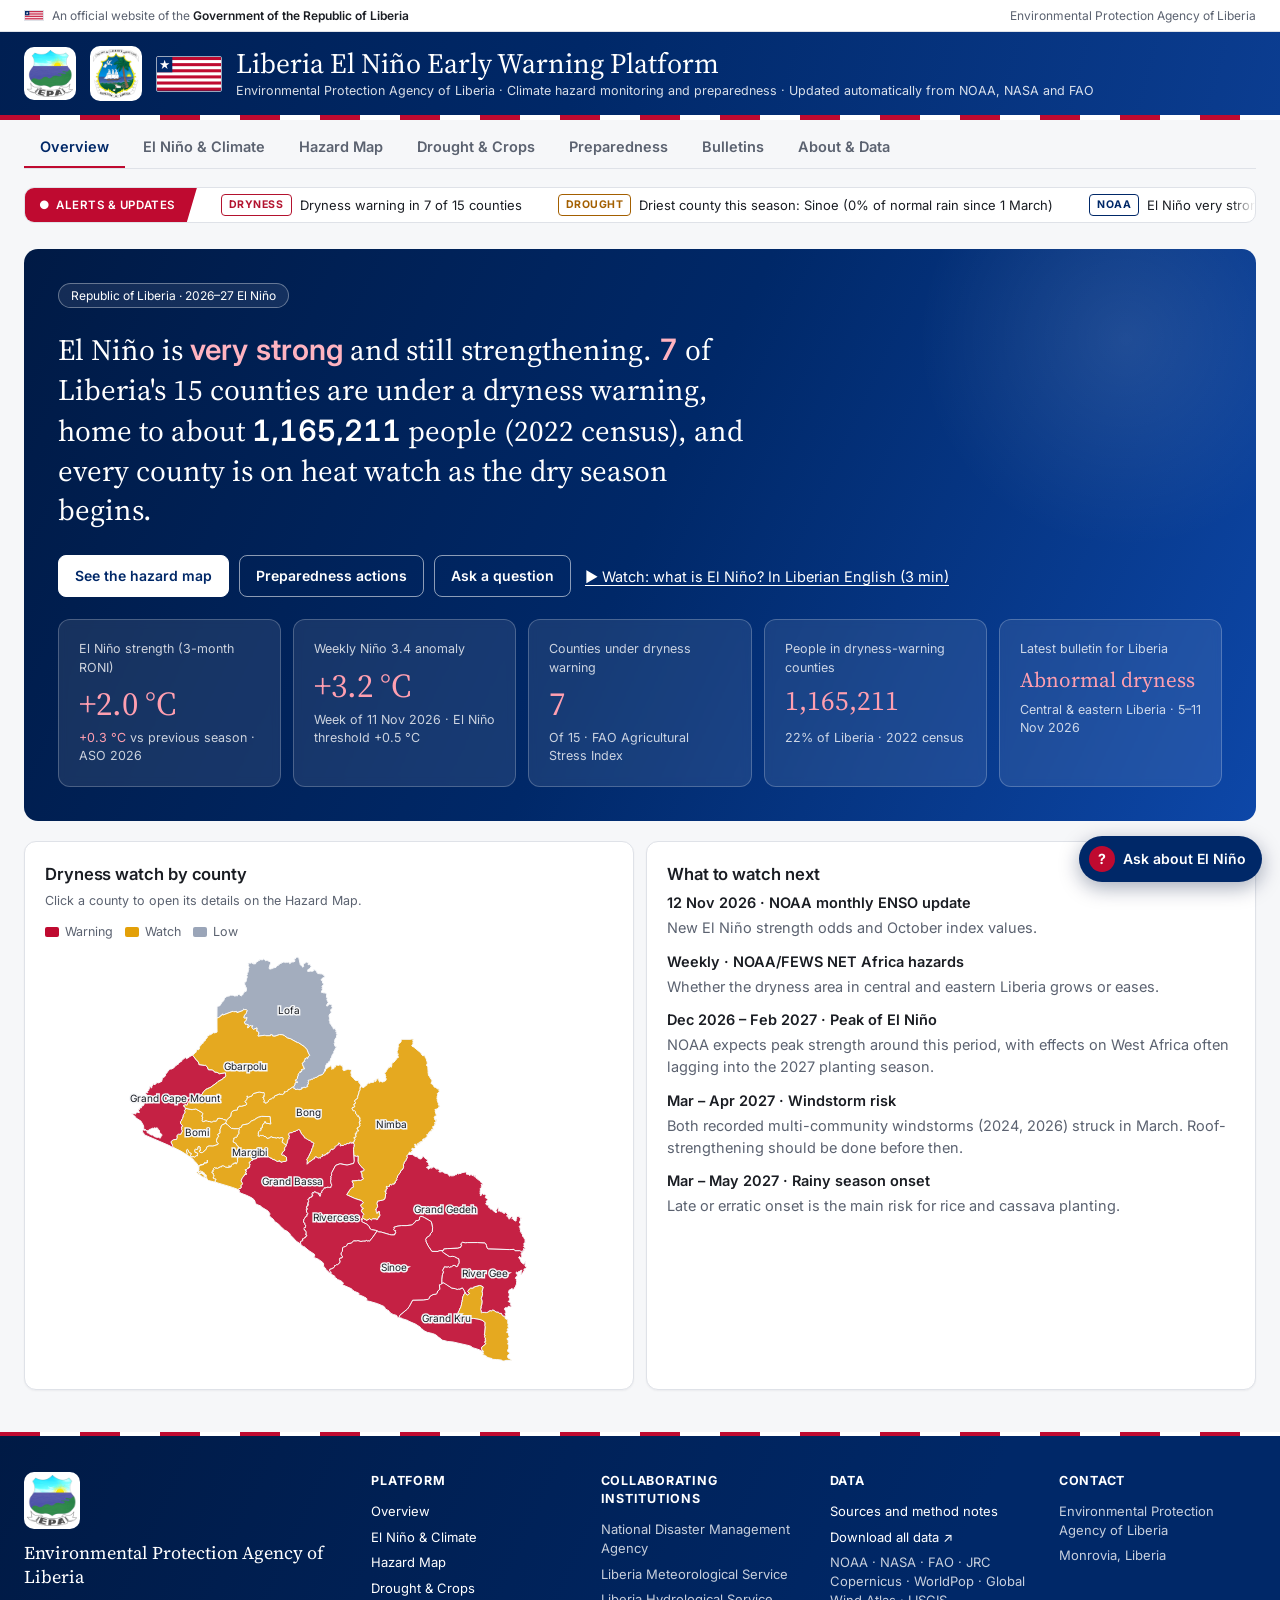
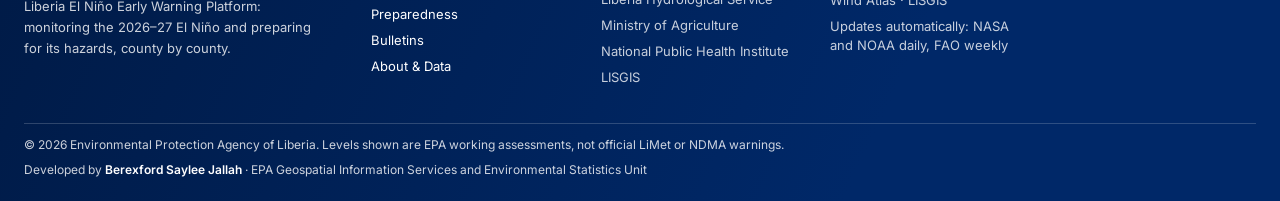
==== commit 45e883a0: "Add 'What is El Niño in Simple Liberian English' video beside the NOAA explainer; relabel NOAA video" ====
--- a/docs/index.html
+++ b/docs/index.html
@@ -246,6 +246,7 @@
 .lm-video-meta { font-size: var(--cds-font-size-caption); color: var(--color-fg-muted); margin: 0; }
 .lm-video-frame { position: relative; aspect-ratio: 16 / 9; border-radius: 10px; overflow: hidden; background: linear-gradient(135deg, #001a45, #0d47a8 60%, #BF0A30); }
 .lm-video-frame iframe { position: absolute; inset: 0; width: 100%; height: 100%; border: 0; }
+.lm-video-file { position: absolute; inset: 0; width: 100%; height: 100%; background: #000; object-fit: contain; }
 .lm-video-play { position: absolute; inset: 0; width: 100%; height: 100%; border: 0; padding: 0; cursor: pointer; background: center / cover no-repeat var(--lm-thumb, none); display: grid; place-items: center; color: #fff; font: inherit; }
 .lm-video-play::after { content: ""; position: absolute; inset: 0; background: linear-gradient(180deg, rgba(0,0,0,0) 55%, rgba(0,0,0,.55)); pointer-events: none; }
 .lm-video-btn { position: relative; z-index: 1; transition: transform .15s; filter: drop-shadow(0 2px 6px rgba(0,0,0,.35)); }
@@ -296,7 +297,7 @@
       <span class="lm-hero-eyebrow">Republic of Liberia · 2026–27 El Niño</span>
       <div class="lm-hero-top">
       <p class="lm-lede" data-read lang="en">El Niño is <b data-draw="strength_word" data-source="roni_latest" data-field="category" data-row="0">—</b> and still strengthening. <b data-draw="warn_count" data-source="county_counts" data-field="counties" data-where="level=Warning">—</b> of Liberia's 15 counties are under a dryness warning, home to about <b data-draw="exposed_word" data-source="exposed_pop" data-field="pop2022" data-where="hazard=dryness&amp;level=Warning">—</b> people (2022 census), and every county is on heat watch as the dry season begins.</p>
-        <div class="lm-hero-cta"><button type="button" class="lm-cta lm-cta-main" data-goto="hazards">See the hazard map</button><button type="button" class="lm-cta" data-goto="prepare">Preparedness actions</button><button type="button" class="lm-cta" data-ask-open>Ask a question</button><button type="button" class="lm-hero-link" id="lm-watch">▶ Watch: what is El Niño? (2 min)</button></div>
+        <div class="lm-hero-cta"><button type="button" class="lm-cta lm-cta-main" data-goto="hazards">See the hazard map</button><button type="button" class="lm-cta" data-goto="prepare">Preparedness actions</button><button type="button" class="lm-cta" data-ask-open>Ask a question</button><button type="button" class="lm-hero-link" id="lm-watch">▶ Watch: what is El Niño? In Liberian English (3 min)</button></div>
       </div>
       <div class="lm-tiles">
         <div class="lm-card lm-accent" id="tile-roni">
@@ -355,17 +356,28 @@
       <p style="margin:0;font-size:var(--cds-font-size-body)"><span class="lm-level" style="background:var(--lv-warn)" data-draw="enso_alert" data-source="enso_status" data-field="alert" data-row="0">—</span> <span data-draw="enso_synopsis" data-source="enso_status" data-field="synopsis" data-row="0">—</span></p>
       <p class="lm-tile-foot">Monthly discussion of <span data-draw="enso_disc" data-source="enso_status" data-field="discussion_date" data-row="0">—</span> · next due <span data-draw="enso_next" data-source="enso_status" data-field="next_date" data-row="0">—</span> · weekly readings to <span data-draw="enso_week" data-source="enso_status" data-field="weekly_week" data-row="0">—</span>. Checked daily.</p>
     </div>
+    <div class="lm-card lm-section lm-video" id="video-liberian">
+      <div class="lm-video-text">
+        <p class="lm-tile-label">New to El Niño? Start here</p>
+        <h2>What is El Niño in Simple Liberian English</h2>
+        <p class="lm-note">El Niño explained in plain Liberian English: what is happening in the Pacific Ocean, why it can change our rains, and how to use this platform to see what it means for your county.</p>
+        <p class="lm-video-meta">Video in Liberian English · 3 min 26 s · <a href="assets/video/elnino-liberian-english.mp4" target="_blank" rel="noopener">Open the video ↗</a></p>
+      </div>
+      <div class="lm-video-frame">
+        <video class="lm-video-file" controls playsinline preload="none" poster="assets/video/elnino-liberian-english.jpg" aria-label="What is El Niño in Simple Liberian English (3 minutes 26 seconds)"><source src="assets/video/elnino-liberian-english.mp4" type="video/mp4"></video>
+      </div>
+    </div>
     <div class="lm-card lm-section lm-video" id="video-explainer">
       <div class="lm-video-text">
-        <p class="lm-tile-label">New to El Niño?</p>
-        <h2>What is El Niño? A 2-minute explainer</h2>
+        <p class="lm-tile-label">The science, worldwide</p>
+        <h2>How El Niño Changes Weather Around the World</h2>
         <p class="lm-note">How warming in the Pacific changes weather around the world, including the rainy seasons that West Africa depends on. A short, plain-language video from NOAA, the agency whose data this platform uses.</p>
         <p class="lm-video-meta">Video: NOAA SciJinks · 2 min 25 s · <a href="https://www.youtube.com/watch?v=57S0Rw9L_hw" target="_blank" rel="noopener">Watch on YouTube ↗</a></p>
       </div>
       <div class="lm-video-frame" id="lm-video-frame">
-        <button type="button" class="lm-video-play" data-yt="57S0Rw9L_hw" aria-label="Play the video: What is El Niño? (NOAA SciJinks, 2 minutes 25 seconds)">
+        <button type="button" class="lm-video-play" data-yt="57S0Rw9L_hw" aria-label="Play the video: How El Niño Changes Weather Around the World (NOAA SciJinks, 2 minutes 25 seconds)">
           <span class="lm-video-btn" aria-hidden="true"><svg viewBox="0 0 68 48" width="68" height="48"><path d="M66.5 7.7c-.8-2.9-3-5.2-6-6C55.3.3 34 .3 34 .3s-21.3 0-26.5 1.4c-3 .8-5.2 3.1-6 6C.1 12.9.1 24 .1 24s0 11.1 1.4 16.3c.8 2.9 3 5.2 6 6C12.7 47.7 34 47.7 34 47.7s21.3 0 26.5-1.4c3-.8 5.2-3.1 6-6 1.4-5.2 1.4-16.3 1.4-16.3s0-11.1-1.4-16.3z" fill="#BF0A30"/><path d="M45 24 27 14v20z" fill="#fff"/></svg></span>
-          <span class="lm-video-cap">What is El Niño? · NOAA SciJinks</span>
+          <span class="lm-video-cap">How El Niño Changes Weather Around the World · NOAA SciJinks</span>
         </button>
       </div>
     </div>
@@ -978,7 +990,7 @@
 });
 
 
-LM.SOURCES = [{"group": "Climate & ocean", "id": "noaa", "name": "El Niño indices and outlook", "provider": "NOAA Climate Prediction Center", "feeds": "Overview, El Niño & Climate", "detail": "RONI, weekly and monthly Niño indices, official probability and strength outlook, monthly ENSO discussion", "cadence": "Daily check", "stale": 12, "latest": ["nino_regions", "week"], "licence": "US Government work, free to reuse", "url": "https://www.cpc.ncep.noaa.gov/products/analysis_monitoring/enso_advisory/", "datasets": ["roni", "nino_regions", "nino_monthly", "outlook", "enso_status"], "note": "NOAA Climate Prediction Center data files (RONI table, weekly and monthly Niño indices, official ENSO probability and strength tables, monthly ENSO discussion), checked daily by a scheduled task. NOAA's monthly ENSO discussion comes out on the second Thursday of each month; the hazards outlook weekly. The platform updates itself automatically: NASA maps daily, NOAA El Niño data daily, FAO drought data weekly."}, {"group": "Climate & ocean", "id": "nasa", "name": "Ocean warmth and rainfall maps", "provider": "NASA GIBS (GHRSST MUR, GPM IMERG)", "feeds": "El Niño & Climate: ocean and rain monitor", "detail": "Daily sea-surface temperature anomaly and satellite rainfall, last 30 days", "cadence": "Daily", "stale": 3, "latest": ["ocean_pacific", "days"], "licence": "NASA imagery, free to reuse", "url": "https://nasa-gibs.github.io/gibs-api-docs/", "datasets": ["ocean_pacific", "ocean_wafrica", "rain_wafrica"], "note": "NASA GIBS imagery of GHRSST Level 4 MUR sea-surface temperature anomaly and GPM IMERG daily precipitation rate, last 30 days, with values read from NASA's published colour tables; NASA imagery is free to reuse. Rebuilt daily by a scheduled task."}, {"group": "Climate & ocean", "id": "heat", "name": "Heat index by district", "provider": "Open-Meteo (ECMWF, GFS and other weather models; ERA5 reanalysis for normals)", "feeds": "Hazard Map (Heat), county heat levels", "detail": "Hourly temperature and humidity at one point in each of the 160 districts, past 7 and next 7 days; NOAA heat index; normal = 90th percentile for the month, 2011–2025", "cadence": "Daily, 06:17", "stale": 3, "latest": ["heat_areas", "issued"], "licence": "CC BY 4.0 (Open-Meteo); ERA5: Copernicus licence", "url": "https://open-meteo.com/", "datasets": ["heat_areas", "heat_daily", "heat_baseline"], "note": "Weather-model values at about 10 km, not station measurements: towns can be hotter than the model shows. Levels are provisional and should be agreed with LiMet and the Ministry of Health. Clans take their district's heat level."}, {"group": "Climate & ocean", "id": "video", "name": "What is El Niño? (video)", "provider": "NOAA SciJinks", "feeds": "El Niño & Climate: explainer video", "detail": "2 min 25 s plain-language explainer, played from YouTube only when a viewer presses play", "cadence": "Fixed", "stale": null, "latest": null, "licence": "US Government work (NOAA)", "url": "https://www.youtube.com/watch?v=57S0Rw9L_hw", "datasets": [], "note": "Embedded with YouTube's privacy-enhanced mode (youtube-nocookie.com); nothing loads from YouTube until a viewer presses play. If the player is blocked, the Watch on YouTube link opens it in a new tab."}, {"group": "Hazards", "id": "fao_county", "name": "County drought and rainfall indices", "provider": "FAO GIEWS ASIS", "feeds": "Overview, Hazard Map (dryness), Drought & Crops", "detail": "Agricultural Stress Index, Vegetation Health Index and satellite rainfall by county, every 10 days; FAO publishes several weeks behind", "cadence": "Weekly check", "stale": 60, "latest": ["fao_county", "asi_date"], "licence": "FAO open data", "url": "https://www.fao.org/giews/earthobservation/country/index.jsp?code=LBR", "datasets": ["fao_county", "fao_rain", "fao_asi_annual"], "note": "FAO GIEWS Agricultural Stress Index System (ASIS), Liberia county files for the Agricultural Stress Index, Vegetation Health Index and satellite rainfall estimate (FEWS NET RFE), refreshed automatically when FAO updates."}, {"group": "Hazards", "id": "fao_map", "name": "Crop stress map, 1 km", "provider": "FAO GIEWS ASIS map service", "feeds": "Drought & Crops map and district table", "detail": "1 km Agricultural Stress Index for cropland every 10 days, and drought frequency since 1984", "cadence": "Weekly check", "stale": 25, "latest": ["fao_map", "latest"], "licence": "FAO open data", "url": "https://www.fao.org/giews/earthobservation/", "datasets": ["fao_map", "fao_map_areas"], "note": "FAO ASIS 1 km Agricultural Stress Index (dekadal, Season 1, cropland) and Historic Agricultural Drought Frequency (30% threshold, 1984–2025), from FAO's map service; district and clan values are estimated from the map."}, {"group": "Hazards", "id": "jrc", "name": "River flood zones", "provider": "JRC Copernicus Emergency Management Service", "feeds": "Hazard Map (flood exposure), flood map and tables", "detail": "Flood depth for 1-in-10, 100 and 500-year river floods, about 90 m, version 2.1", "cadence": "Fixed", "stale": null, "latest": null, "licence": "Free to reuse", "url": "https://data.jrc.ec.europa.eu/", "datasets": ["flood_map", "flood_areas"], "note": "JRC Copernicus Emergency Management Service Global River Flood Hazard Maps, version 2.1 (Baugh et al. 2024), flood depth for 1-in-10, 1-in-100 and 1-in-500-year river floods at about 90 m, free to reuse; combined with WorldPop 2025 constrained population at 100 m (CC BY 4.0), scaled to 2022 census district totals, to count people and area in the flood zone of every county, district and clan. River floods only; coastal surge and urban drainage flooding are not included."}, {"group": "Hazards", "id": "gwa", "name": "Average wind", "provider": "Global Wind Atlas 3 (DTU, World Bank / ESMAP)", "feeds": "Hazard Map (wind context layers)", "detail": "Mean wind speed and power at 10, 50 and 100 m on a 250 m grid", "cadence": "Fixed", "stale": null, "latest": null, "licence": "CC BY 4.0", "url": "https://globalwindatlas.info/", "datasets": ["wind_zones"], "note": "Global Wind Atlas 3 (DTU, with the World Bank / ESMAP), mean wind speed and power density at 10, 50 and 100 m, 250 m grid, CC BY 4.0; averaged over each county, district and clan."}, {"group": "Hazards", "id": "storms", "name": "Windstorm records", "provider": "NDMA, IFRC, allAfrica", "feeds": "Hazard Map (windstorm)", "detail": "Damaging windstorm events in Liberia since 2024, with counties and towns named", "cadence": "Added by EPA", "stale": null, "latest": ["windstorm_events", "start"], "licence": "Cited reports", "url": null, "datasets": ["windstorm_events", "windstorm_event_counties"], "note": "NDMA briefing via allAfrica (Mar 2024); IFRC DREF Operation MDRLR010 (Apr 2026); allAfrica (Apr 2026)."}, {"group": "Hazards", "id": "bulletins", "name": "Regional hazard bulletins", "provider": "NOAA CPC / FEWS NET, AGRHYMET", "feeds": "Bulletins, Overview, Hazard Map (heat)", "detail": "Weekly Africa hazards outlooks and seasonal updates that name Liberia", "cadence": "Added by EPA", "stale": 14, "latest": ["liberia_hazards", "issued"], "licence": "US Government work; AGRHYMET public bulletins", "url": "https://www.cpc.ncep.noaa.gov/products/international/africa/", "datasets": ["liberia_hazards"], "note": "NOAA CPC / FEWS NET Africa and Global Weather Hazards (Oct–Nov 2026); AGRHYMET seasonal update (30 Jul 2026)."}, {"group": "People & places", "id": "bounds", "name": "County, district and clan boundaries", "provider": "LISGIS", "feeds": "All maps", "detail": "2022 boundaries: 15 counties, 160 districts and 902 named clans", "cadence": "Fixed", "stale": null, "latest": null, "licence": "LISGIS", "url": null, "datasets": ["counties", "districts", "clans"], "note": "LISGIS 2022 county, district and clan boundaries with names and codes, simplified for the web. They match the 2022 census district tables one to one."}, {"group": "People & places", "id": "census", "name": "2022 Population and Housing Census", "provider": "LISGIS", "feeds": "Population everywhere on the platform, down to clan", "detail": "People, men, women and households by county (15), district (160) and clan (902), on the 2022 maps", "cadence": "Fixed", "stale": null, "latest": null, "licence": "LISGIS", "url": null, "datasets": ["district_pop", "clan_pop"], "note": "LISGIS 2022 Liberia Population and Housing Census tables by county, district and clan, matched to the LISGIS 2022 maps by code. The three tables agree exactly: clans add up to their districts and districts to their counties, 5,250,187 people and 1,477,787 households in all. One clan, Gorblah (Klay District, Bomi), has no row in the clan table and is taken as Klay's district figure minus its other clans (5,393 people, 783 households). These tables replace the earlier figures read from the final-results report (June 2023), which put a few dozen people in different districts within Grand Cape Mount and Lofa (up to 75 per district), omitted Owensgrove and four Sinoe districts, and printed Gounwolaila under the wrong counties. County area in the LISGIS table is in square miles."}, {"group": "People & places", "id": "worldpop", "name": "Where people live within districts", "provider": "WorldPop", "feeds": "Flood exposure (who lives inside the flood zone)", "detail": "2025 constrained population at 100 m, used only to place census people inside or outside the flood zone", "cadence": "Fixed", "stale": null, "latest": null, "licence": "CC BY 4.0", "url": "https://www.worldpop.org/", "datasets": ["flood_areas"], "note": "Census figures say how many people live in each clan and district, not where within it. WorldPop's 100 m grid is used to estimate what share of each clan's census population lives inside the flood zone. Where WorldPop shows no settlement in a clan, people are assumed to be spread like the land."}, {"group": "People & places", "id": "faq", "name": "El Niño assistant answers", "provider": "EPA Liberia", "feeds": "Ask about El Niño (chat box)", "detail": "20 approved questions and answers, answer rules and contacts (draft, pending EPA review)", "cadence": "Added by EPA", "stale": null, "latest": null, "licence": "EPA Liberia", "url": null, "datasets": ["faq"], "note": "The chat box answers from these approved answers and from this platform's own data for the county, district or clan a visitor names. On the public website, when EPA's Google Apps Script is switched on, Google's Gemini model writes each answer from the same material; questions are logged in EPA's Google Sheet without names or phone numbers."}];
+LM.SOURCES = [{"group": "Climate & ocean", "id": "noaa", "name": "El Niño indices and outlook", "provider": "NOAA Climate Prediction Center", "feeds": "Overview, El Niño & Climate", "detail": "RONI, weekly and monthly Niño indices, official probability and strength outlook, monthly ENSO discussion", "cadence": "Daily check", "stale": 12, "latest": ["nino_regions", "week"], "licence": "US Government work, free to reuse", "url": "https://www.cpc.ncep.noaa.gov/products/analysis_monitoring/enso_advisory/", "datasets": ["roni", "nino_regions", "nino_monthly", "outlook", "enso_status"], "note": "NOAA Climate Prediction Center data files (RONI table, weekly and monthly Niño indices, official ENSO probability and strength tables, monthly ENSO discussion), checked daily by a scheduled task. NOAA's monthly ENSO discussion comes out on the second Thursday of each month; the hazards outlook weekly. The platform updates itself automatically: NASA maps daily, NOAA El Niño data daily, FAO drought data weekly."}, {"group": "Climate & ocean", "id": "nasa", "name": "Ocean warmth and rainfall maps", "provider": "NASA GIBS (GHRSST MUR, GPM IMERG)", "feeds": "El Niño & Climate: ocean and rain monitor", "detail": "Daily sea-surface temperature anomaly and satellite rainfall, last 30 days", "cadence": "Daily", "stale": 3, "latest": ["ocean_pacific", "days"], "licence": "NASA imagery, free to reuse", "url": "https://nasa-gibs.github.io/gibs-api-docs/", "datasets": ["ocean_pacific", "ocean_wafrica", "rain_wafrica"], "note": "NASA GIBS imagery of GHRSST Level 4 MUR sea-surface temperature anomaly and GPM IMERG daily precipitation rate, last 30 days, with values read from NASA's published colour tables; NASA imagery is free to reuse. Rebuilt daily by a scheduled task."}, {"group": "Climate & ocean", "id": "heat", "name": "Heat index by district", "provider": "Open-Meteo (ECMWF, GFS and other weather models; ERA5 reanalysis for normals)", "feeds": "Hazard Map (Heat), county heat levels", "detail": "Hourly temperature and humidity at one point in each of the 160 districts, past 7 and next 7 days; NOAA heat index; normal = 90th percentile for the month, 2011–2025", "cadence": "Daily, 06:17", "stale": 3, "latest": ["heat_areas", "issued"], "licence": "CC BY 4.0 (Open-Meteo); ERA5: Copernicus licence", "url": "https://open-meteo.com/", "datasets": ["heat_areas", "heat_daily", "heat_baseline"], "note": "Weather-model values at about 10 km, not station measurements: towns can be hotter than the model shows. Levels are provisional and should be agreed with LiMet and the Ministry of Health. Clans take their district's heat level."}, {"group": "Climate & ocean", "id": "video_lr", "name": "What is El Niño in Simple Liberian English (video)", "provider": "EPA Liberia", "feeds": "El Niño & Climate: explainer video in Liberian English", "detail": "3 min 26 s explainer narrated in Liberian English, with NOAA animations and a short tour of this platform", "cadence": "Fixed", "stale": null, "latest": null, "licence": "EPA Liberia; NOAA animations are US Government work", "url": null, "datasets": [], "note": "Stored with the platform itself (about 15 MB), so it plays without YouTube. It loads only when a viewer presses play."}, {"group": "Climate & ocean", "id": "video", "name": "How El Niño Changes Weather Around the World (video)", "provider": "NOAA SciJinks", "feeds": "El Niño & Climate: explainer video", "detail": "2 min 25 s plain-language explainer, played from YouTube only when a viewer presses play", "cadence": "Fixed", "stale": null, "latest": null, "licence": "US Government work (NOAA)", "url": "https://www.youtube.com/watch?v=57S0Rw9L_hw", "datasets": [], "note": "Embedded with YouTube's privacy-enhanced mode (youtube-nocookie.com); nothing loads from YouTube until a viewer presses play. If the player is blocked, the Watch on YouTube link opens it in a new tab."}, {"group": "Hazards", "id": "fao_county", "name": "County drought and rainfall indices", "provider": "FAO GIEWS ASIS", "feeds": "Overview, Hazard Map (dryness), Drought & Crops", "detail": "Agricultural Stress Index, Vegetation Health Index and satellite rainfall by county, every 10 days; FAO publishes several weeks behind", "cadence": "Weekly check", "stale": 60, "latest": ["fao_county", "asi_date"], "licence": "FAO open data", "url": "https://www.fao.org/giews/earthobservation/country/index.jsp?code=LBR", "datasets": ["fao_county", "fao_rain", "fao_asi_annual"], "note": "FAO GIEWS Agricultural Stress Index System (ASIS), Liberia county files for the Agricultural Stress Index, Vegetation Health Index and satellite rainfall estimate (FEWS NET RFE), refreshed automatically when FAO updates."}, {"group": "Hazards", "id": "fao_map", "name": "Crop stress map, 1 km", "provider": "FAO GIEWS ASIS map service", "feeds": "Drought & Crops map and district table", "detail": "1 km Agricultural Stress Index for cropland every 10 days, and drought frequency since 1984", "cadence": "Weekly check", "stale": 25, "latest": ["fao_map", "latest"], "licence": "FAO open data", "url": "https://www.fao.org/giews/earthobservation/", "datasets": ["fao_map", "fao_map_areas"], "note": "FAO ASIS 1 km Agricultural Stress Index (dekadal, Season 1, cropland) and Historic Agricultural Drought Frequency (30% threshold, 1984–2025), from FAO's map service; district and clan values are estimated from the map."}, {"group": "Hazards", "id": "jrc", "name": "River flood zones", "provider": "JRC Copernicus Emergency Management Service", "feeds": "Hazard Map (flood exposure), flood map and tables", "detail": "Flood depth for 1-in-10, 100 and 500-year river floods, about 90 m, version 2.1", "cadence": "Fixed", "stale": null, "latest": null, "licence": "Free to reuse", "url": "https://data.jrc.ec.europa.eu/", "datasets": ["flood_map", "flood_areas"], "note": "JRC Copernicus Emergency Management Service Global River Flood Hazard Maps, version 2.1 (Baugh et al. 2024), flood depth for 1-in-10, 1-in-100 and 1-in-500-year river floods at about 90 m, free to reuse; combined with WorldPop 2025 constrained population at 100 m (CC BY 4.0), scaled to 2022 census district totals, to count people and area in the flood zone of every county, district and clan. River floods only; coastal surge and urban drainage flooding are not included."}, {"group": "Hazards", "id": "gwa", "name": "Average wind", "provider": "Global Wind Atlas 3 (DTU, World Bank / ESMAP)", "feeds": "Hazard Map (wind context layers)", "detail": "Mean wind speed and power at 10, 50 and 100 m on a 250 m grid", "cadence": "Fixed", "stale": null, "latest": null, "licence": "CC BY 4.0", "url": "https://globalwindatlas.info/", "datasets": ["wind_zones"], "note": "Global Wind Atlas 3 (DTU, with the World Bank / ESMAP), mean wind speed and power density at 10, 50 and 100 m, 250 m grid, CC BY 4.0; averaged over each county, district and clan."}, {"group": "Hazards", "id": "storms", "name": "Windstorm records", "provider": "NDMA, IFRC, allAfrica", "feeds": "Hazard Map (windstorm)", "detail": "Damaging windstorm events in Liberia since 2024, with counties and towns named", "cadence": "Added by EPA", "stale": null, "latest": ["windstorm_events", "start"], "licence": "Cited reports", "url": null, "datasets": ["windstorm_events", "windstorm_event_counties"], "note": "NDMA briefing via allAfrica (Mar 2024); IFRC DREF Operation MDRLR010 (Apr 2026); allAfrica (Apr 2026)."}, {"group": "Hazards", "id": "bulletins", "name": "Regional hazard bulletins", "provider": "NOAA CPC / FEWS NET, AGRHYMET", "feeds": "Bulletins, Overview, Hazard Map (heat)", "detail": "Weekly Africa hazards outlooks and seasonal updates that name Liberia", "cadence": "Added by EPA", "stale": 14, "latest": ["liberia_hazards", "issued"], "licence": "US Government work; AGRHYMET public bulletins", "url": "https://www.cpc.ncep.noaa.gov/products/international/africa/", "datasets": ["liberia_hazards"], "note": "NOAA CPC / FEWS NET Africa and Global Weather Hazards (Oct–Nov 2026); AGRHYMET seasonal update (30 Jul 2026)."}, {"group": "People & places", "id": "bounds", "name": "County, district and clan boundaries", "provider": "LISGIS", "feeds": "All maps", "detail": "2022 boundaries: 15 counties, 160 districts and 902 named clans", "cadence": "Fixed", "stale": null, "latest": null, "licence": "LISGIS", "url": null, "datasets": ["counties", "districts", "clans"], "note": "LISGIS 2022 county, district and clan boundaries with names and codes, simplified for the web. They match the 2022 census district tables one to one."}, {"group": "People & places", "id": "census", "name": "2022 Population and Housing Census", "provider": "LISGIS", "feeds": "Population everywhere on the platform, down to clan", "detail": "People, men, women and households by county (15), district (160) and clan (902), on the 2022 maps", "cadence": "Fixed", "stale": null, "latest": null, "licence": "LISGIS", "url": null, "datasets": ["district_pop", "clan_pop"], "note": "LISGIS 2022 Liberia Population and Housing Census tables by county, district and clan, matched to the LISGIS 2022 maps by code. The three tables agree exactly: clans add up to their districts and districts to their counties, 5,250,187 people and 1,477,787 households in all. One clan, Gorblah (Klay District, Bomi), has no row in the clan table and is taken as Klay's district figure minus its other clans (5,393 people, 783 households). These tables replace the earlier figures read from the final-results report (June 2023), which put a few dozen people in different districts within Grand Cape Mount and Lofa (up to 75 per district), omitted Owensgrove and four Sinoe districts, and printed Gounwolaila under the wrong counties. County area in the LISGIS table is in square miles."}, {"group": "People & places", "id": "worldpop", "name": "Where people live within districts", "provider": "WorldPop", "feeds": "Flood exposure (who lives inside the flood zone)", "detail": "2025 constrained population at 100 m, used only to place census people inside or outside the flood zone", "cadence": "Fixed", "stale": null, "latest": null, "licence": "CC BY 4.0", "url": "https://www.worldpop.org/", "datasets": ["flood_areas"], "note": "Census figures say how many people live in each clan and district, not where within it. WorldPop's 100 m grid is used to estimate what share of each clan's census population lives inside the flood zone. Where WorldPop shows no settlement in a clan, people are assumed to be spread like the land."}, {"group": "People & places", "id": "faq", "name": "El Niño assistant answers", "provider": "EPA Liberia", "feeds": "Ask about El Niño (chat box)", "detail": "20 approved questions and answers, answer rules and contacts (draft, pending EPA review)", "cadence": "Added by EPA", "stale": null, "latest": null, "licence": "EPA Liberia", "url": null, "datasets": ["faq"], "note": "The chat box answers from these approved answers and from this platform's own data for the county, district or clan a visitor names. On the public website, when EPA's Google Apps Script is switched on, Google's Gemini model writes each answer from the same material; questions are logged in EPA's Google Sheet without names or phone numbers."}];
 LM.srcLatest = (src) => {
   if (!src.latest) return { status: 'ok', date: null };
   const [id, f] = src.latest, d = dash.data(id);
@@ -1045,11 +1057,11 @@
     b.addEventListener('click', () => {
       const f = document.createElement('iframe');
       f.src = `https://www.youtube-nocookie.com/embed/${id}?autoplay=1&rel=0&modestbranding=1`;
-      f.title = 'What is El Niño? (NOAA SciJinks)'; f.allow = 'accelerometer; autoplay; clipboard-write; encrypted-media; gyroscope; picture-in-picture; fullscreen'; f.allowFullscreen = true; f.referrerPolicy = 'strict-origin-when-cross-origin';
+      f.title = 'How El Niño Changes Weather Around the World (NOAA SciJinks)'; f.allow = 'accelerometer; autoplay; clipboard-write; encrypted-media; gyroscope; picture-in-picture; fullscreen'; f.allowFullscreen = true; f.referrerPolicy = 'strict-origin-when-cross-origin';
       b.replaceWith(f);
     });
   });
-  document.querySelectorAll('#lm-watch').forEach((b) => b.addEventListener('click', () => { LM.openTab('elnino'); setTimeout(() => document.querySelectorAll('#video-explainer').forEach((v) => v.scrollIntoView({ behavior: 'smooth', block: 'center' })), 60); }));
+  document.querySelectorAll('#lm-watch').forEach((b) => b.addEventListener('click', () => { LM.openTab('elnino'); setTimeout(() => document.querySelectorAll('#video-liberian').forEach((v) => v.scrollIntoView({ behavior: 'smooth', block: 'center' })), 60); }));
   document.querySelectorAll('[data-goto]').forEach((b) => b.addEventListener('click', (e) => { e.preventDefault(); LM.openTab(b.getAttribute('data-goto')); window.scrollTo({ top: 0, behavior: 'smooth' }); }));
   const top = document.getElementById('lm-top');
   if (top) {
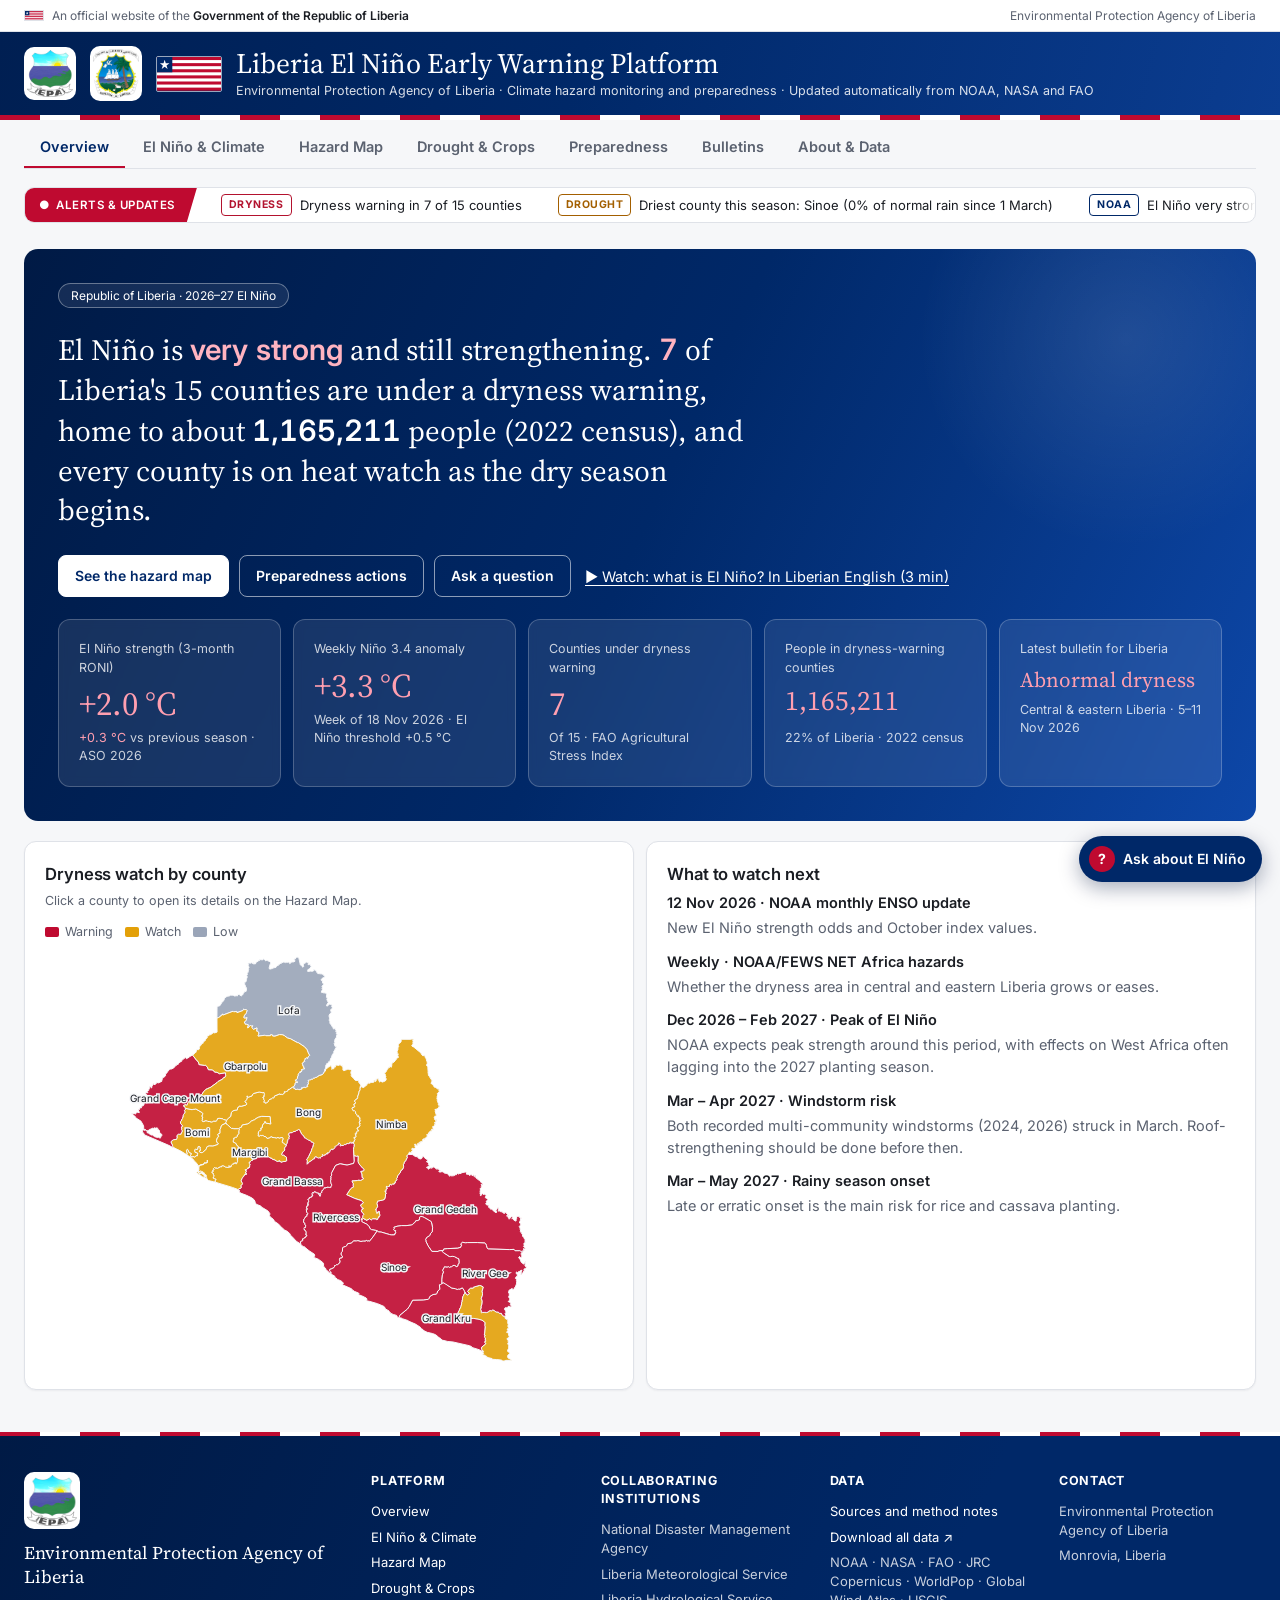
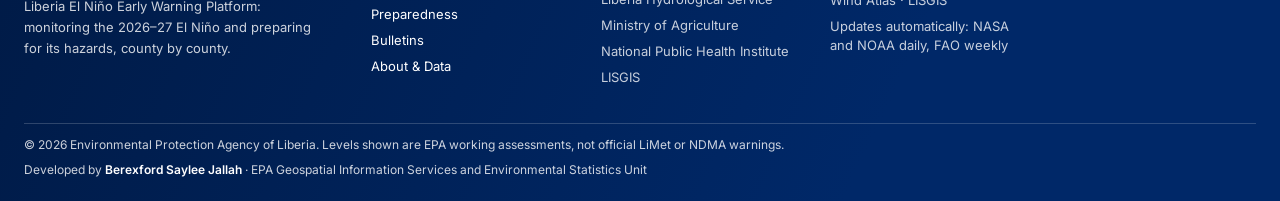
==== commit 25485f4b: "Add El Niño interview video with Dr. Emmanuel K. Urey Yarkpawolo (Executive Director) to the video s" ====
--- a/docs/index.html
+++ b/docs/index.html
@@ -367,6 +367,17 @@
         <video class="lm-video-file" controls playsinline preload="none" poster="assets/video/elnino-liberian-english.jpg" aria-label="What is El Niño in Simple Liberian English (3 minutes 26 seconds)"><source src="assets/video/elnino-liberian-english.mp4" type="video/mp4"></video>
       </div>
     </div>
+    <div class="lm-card lm-section lm-video" id="video-interview">
+      <div class="lm-video-text">
+        <p class="lm-tile-label">Audio interview · Executive Director</p>
+        <h2>El Niño and Liberia: Interview with Dr. Emmanuel K. Urey Yarkpawolo</h2>
+        <p class="lm-note">The Executive Director talks with Stanley Johnson about El Niño and what it means for Liberia.</p>
+        <p class="lm-video-meta">Audio interview · 7 min 19 s · <a href="assets/video/elnino-interview-urey-yarkpawolo.mp4" target="_blank" rel="noopener">Open the video ↗</a></p>
+      </div>
+      <div class="lm-video-frame">
+        <video class="lm-video-file" controls playsinline preload="none" poster="assets/video/elnino-interview-urey-yarkpawolo.jpg" aria-label="El Niño and Liberia: Interview with Dr. Emmanuel K. Urey Yarkpawolo (7 minutes 19 seconds)"><source src="assets/video/elnino-interview-urey-yarkpawolo.mp4" type="video/mp4"></video>
+      </div>
+    </div>
     <div class="lm-card lm-section lm-video" id="video-explainer">
       <div class="lm-video-text">
         <p class="lm-tile-label">The science, worldwide</p>
